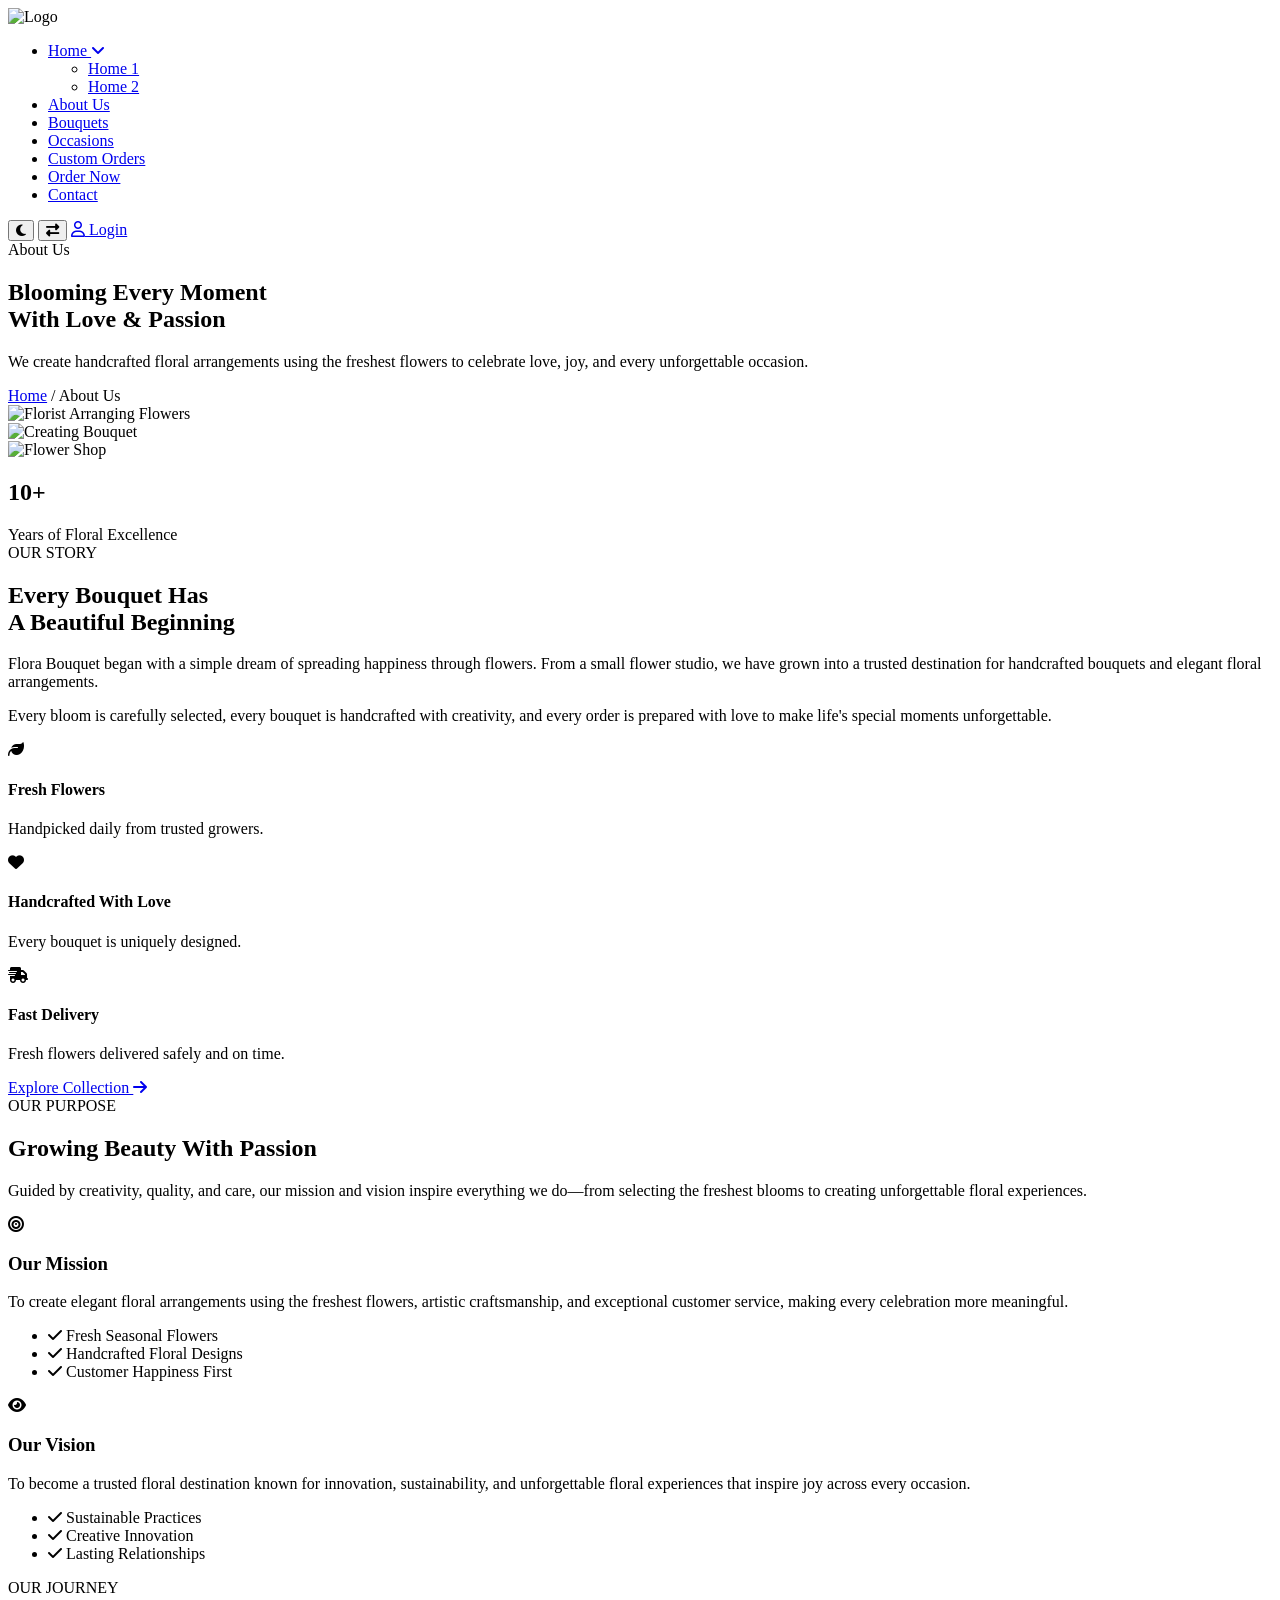
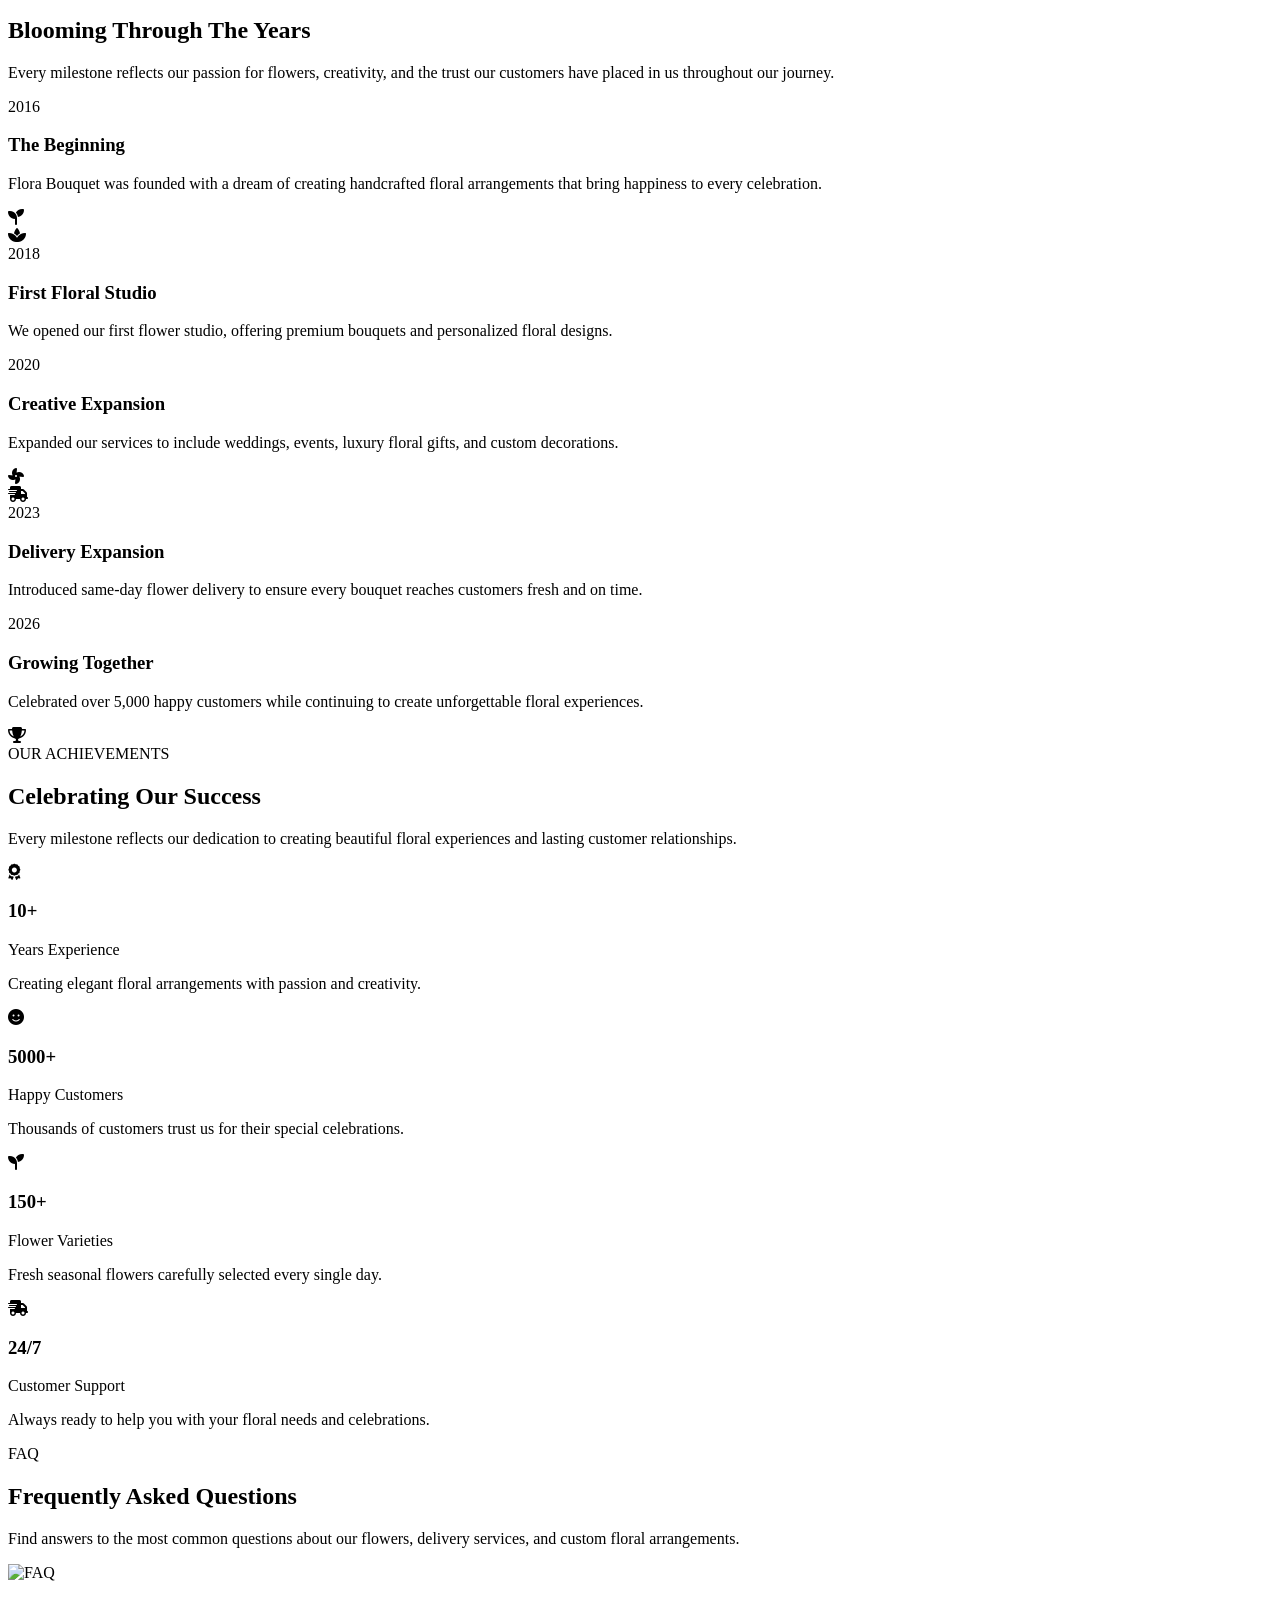
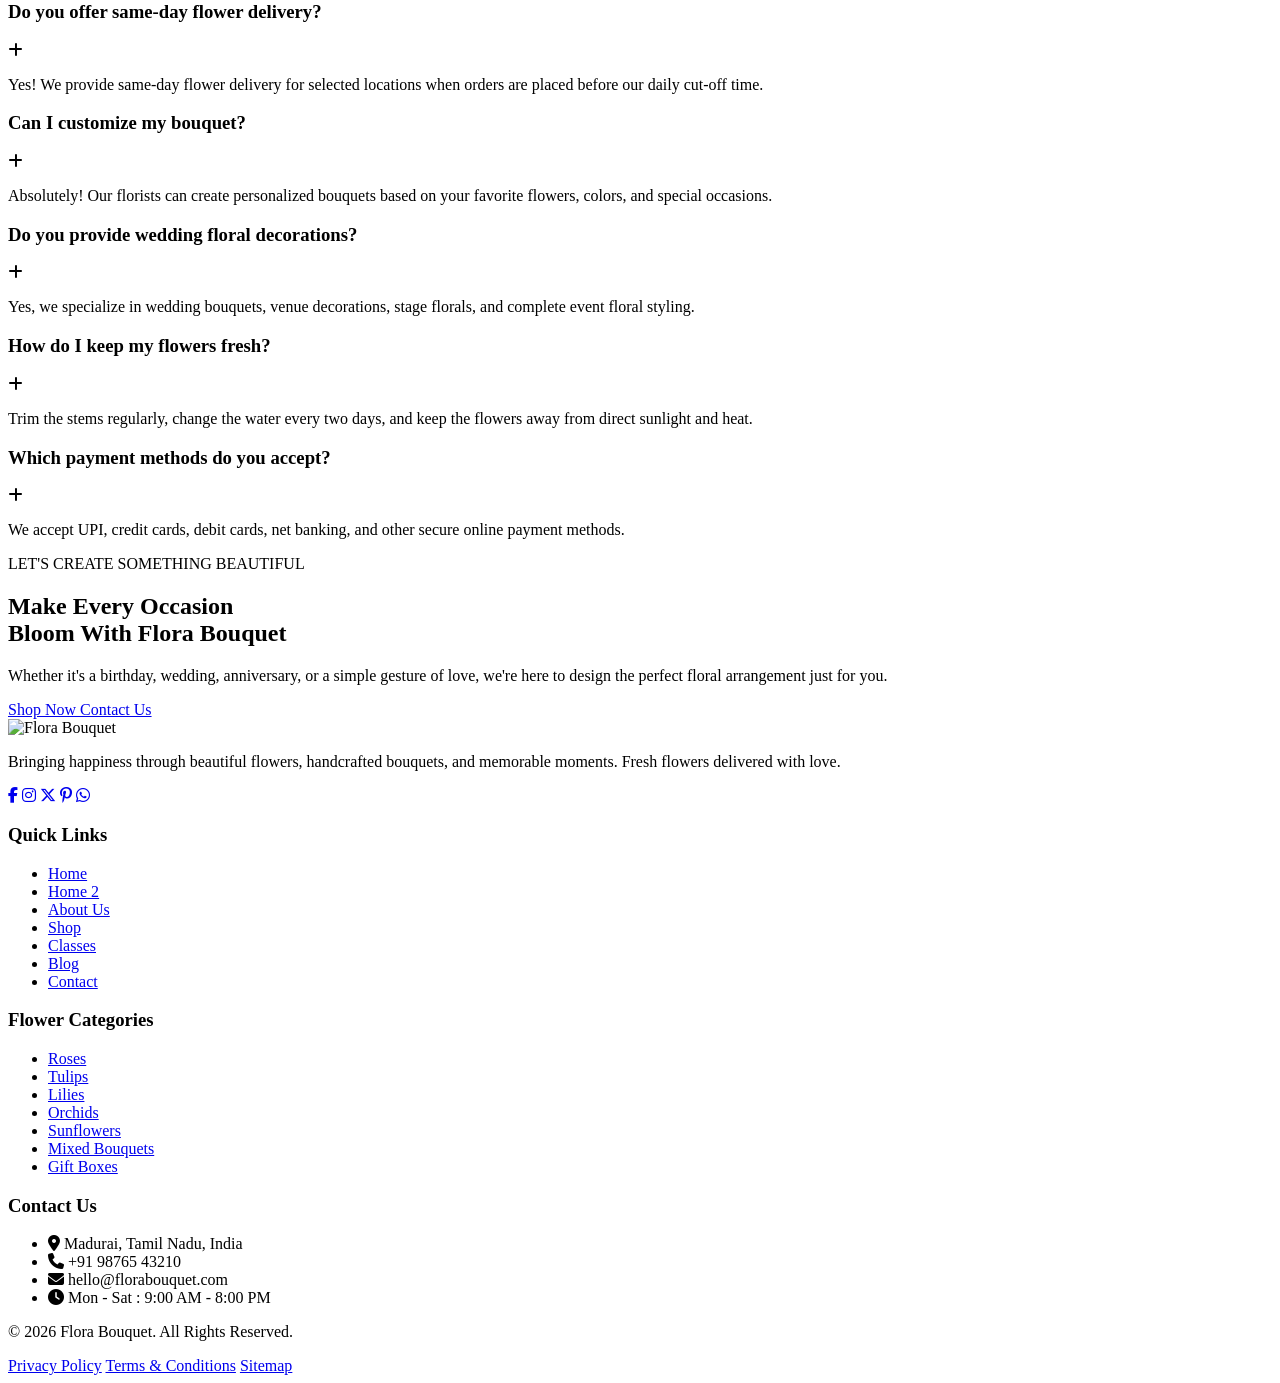
==== about.html @ 522d4336 "Add files via upload" ====
<!DOCTYPE html>
<html lang="en">
<head>

<meta charset="UTF-8">
<meta name="viewport" content="width=device-width, initial-scale=1.0">

<title>Flora Bouquet</title>

<link rel="stylesheet" href="css/style.css">

<link rel="preconnect" href="https://fonts.googleapis.com">
<link rel="preconnect" href="https://fonts.gstatic.com" crossorigin>

<link href="https://fonts.googleapis.com/css2?family=Poppins:wght@300;400;500;600;700&display=swap" rel="stylesheet">

<link rel="stylesheet"
href="https://cdnjs.cloudflare.com/ajax/libs/font-awesome/6.7.2/css/all.min.css"/>

</head>

<body>

<header>

<div class="logo">

<img src="images/logo.png" alt="Logo">

</div>


<nav>

<ul>

<li class="dropdown">

<a href="#">Home <i class="fa-solid fa-angle-down"></i></a>

<ul class="dropdown-menu">

<li><a href="index.html">Home 1</a></li>

<li><a href="home2.html">Home 2</a></li>

</ul>

</li>

<li><a href="about.html">About Us</a></li>

<li><a href="bouquets.html">Bouquets</a></li>

<li><a href="occasions.html">Occasions</a></li>

<li><a href="custom-orders.html">Custom Orders</a></li>

<li><a href="order.html">Order Now</a></li>

<li><a href="contact.html">Contact</a></li>

</ul>

</nav>


<div class="header-right">

<button id="theme-btn">

<i class="fa-solid fa-moon"></i>

</button>

<button id="rtl-btn">

<i class="fa-solid fa-right-left"></i>

</button>

<a href="login.html" class="login-btn">

<i class="fa-regular fa-user"></i>

Login

</a>

</div>

</header>
<!--=========================================
        ABOUT PAGE BANNER
==========================================-->

<section class="about-banner">

    <div class="banner-overlay"></div>

    <div class="banner-content">

        <span class="banner-tag">

            About Us

        </span>

        <h1>

            Blooming Every Moment <br>

            With Love & Passion

        </h1>

        <p>

            We create handcrafted floral arrangements using the
            freshest flowers to celebrate love, joy, and every
            unforgettable occasion.

        </p>

        <div class="breadcrumb">

            <a href="index.html">Home</a>

            <span>/</span>

            <span>About Us</span>

        </div>

    </div>

</section>
<!--=========================================
            OUR STORY
==========================================-->

<section class="our-story" id="our-story">

    <div class="story-container">

        <!--======================
            Image Collage
        =======================-->

        <div class="story-gallery">

            <!-- Top Image -->

            <div class="story-img story-img-1">

                <img src="images/story1.jpg" alt="Florist Arranging Flowers">

            </div>

            <!-- Main Image -->

            <div class="story-img story-img-2">

                <img src="images/story2.jpg" alt="Creating Bouquet">

            </div>

            <!-- Bottom Image -->

            <div class="story-img story-img-3">

                <img src="images/story3.jpg" alt="Flower Shop">

            </div>

            <!-- Experience Circle -->

            <div class="story-circle">

                <h2>10+</h2>

                <span>Years of Floral Excellence</span>

            </div>

        </div>

        <!--======================
            Content
        =======================-->

        <div class="story-content">

            <span class="section-subtitle">

                OUR STORY

            </span>

            <h2>

                Every Bouquet Has <br>

                A Beautiful <span>Beginning</span>

            </h2>

            <p>

                Flora Bouquet began with a simple dream of spreading
                happiness through flowers. From a small flower studio,
                we have grown into a trusted destination for handcrafted
                bouquets and elegant floral arrangements.

            </p>

            <p>

                Every bloom is carefully selected, every bouquet is
                handcrafted with creativity, and every order is prepared
                with love to make life's special moments unforgettable.

            </p>

            <!-- Features -->

            <div class="story-features">

                <div class="story-feature">

                    <i class="fa-solid fa-leaf"></i>

                    <div>

                        <h4>Fresh Flowers</h4>

                        <p>Handpicked daily from trusted growers.</p>

                    </div>

                </div>

                <div class="story-feature">

                    <i class="fa-solid fa-heart"></i>

                    <div>

                        <h4>Handcrafted With Love</h4>

                        <p>Every bouquet is uniquely designed.</p>

                    </div>

                </div>

                <div class="story-feature">

                    <i class="fa-solid fa-truck-fast"></i>

                    <div>

                        <h4>Fast Delivery</h4>

                        <p>Fresh flowers delivered safely and on time.</p>

                    </div>

                </div>

            </div>

            <!-- Button -->

            <a href="shop.html" class="story-btn">

                Explore Collection

                <i class="fa-solid fa-arrow-right"></i>

            </a>

        </div>

    </div>

</section>
<!--=========================================
        MISSION & VISION
==========================================-->

<section class="mission-vision">

    <div class="section-title">

        <span>OUR PURPOSE</span>

        <h2>Growing Beauty With <span>Passion</span></h2>

        <p>
            Guided by creativity, quality, and care, our mission and vision
            inspire everything we do—from selecting the freshest blooms to
            creating unforgettable floral experiences.
        </p>

    </div>

    <div class="mission-wrapper">

        <!--====================
            Mission Card
        =====================-->

        <div class="mission-card">

            <div class="mission-icon">

                <i class="fa-solid fa-bullseye"></i>

            </div>

            <h3>Our Mission</h3>

            <p>

                To create elegant floral arrangements using the freshest
                flowers, artistic craftsmanship, and exceptional customer
                service, making every celebration more meaningful.

            </p>

            <ul>

                <li>

                    <i class="fa-solid fa-check"></i>

                    Fresh Seasonal Flowers

                </li>

                <li>

                    <i class="fa-solid fa-check"></i>

                    Handcrafted Floral Designs

                </li>

                <li>

                    <i class="fa-solid fa-check"></i>

                    Customer Happiness First

                </li>

            </ul>

        </div>

        <!--====================
            Vision Card
        =====================-->

        <div class="vision-card">

            <div class="vision-icon">

                <i class="fa-solid fa-eye"></i>

            </div>

            <h3>Our Vision</h3>

            <p>

                To become a trusted floral destination known for innovation,
                sustainability, and unforgettable floral experiences that
                inspire joy across every occasion.

            </p>

            <ul>

                <li>

                    <i class="fa-solid fa-check"></i>

                    Sustainable Practices

                </li>

                <li>

                    <i class="fa-solid fa-check"></i>

                    Creative Innovation

                </li>

                <li>

                    <i class="fa-solid fa-check"></i>

                    Lasting Relationships

                </li>

            </ul>

        </div>

    </div>

</section>
<!--=========================================
            OUR JOURNEY
==========================================-->

<section class="journey">

    <div class="section-title">

        <span>OUR JOURNEY</span>

        <h2>Blooming Through The <span>Years</span></h2>

        <p>
            Every milestone reflects our passion for flowers, creativity,
            and the trust our customers have placed in us throughout
            our journey.
        </p>

    </div>

    <div class="journey-wrapper">

        <!-- Center Line -->

        <div class="timeline-line"></div>

        <!-- Item 1 -->

        <div class="journey-item left">

            <div class="journey-content">

                <span class="year">2016</span>

                <h3>The Beginning</h3>

                <p>
                    Flora Bouquet was founded with a dream of creating
                    handcrafted floral arrangements that bring happiness
                    to every celebration.
                </p>

            </div>

            <div class="journey-icon">

                <i class="fa-solid fa-seedling"></i>

            </div>

        </div>

        <!-- Item 2 -->

        <div class="journey-item right">

            <div class="journey-icon">

                <i class="fa-solid fa-spa"></i>

            </div>

            <div class="journey-content">

                <span class="year">2018</span>

                <h3>First Floral Studio</h3>

                <p>
                    We opened our first flower studio, offering premium
                    bouquets and personalized floral designs.
                </p>

            </div>

        </div>

        <!-- Item 3 -->

        <div class="journey-item left">

            <div class="journey-content">

                <span class="year">2020</span>

                <h3>Creative Expansion</h3>

                <p>
                    Expanded our services to include weddings,
                    events, luxury floral gifts, and custom decorations.
                </p>

            </div>

            <div class="journey-icon">

                <i class="fa-solid fa-fan"></i>

            </div>

        </div>

        <!-- Item 4 -->

        <div class="journey-item right">

            <div class="journey-icon">

                <i class="fa-solid fa-truck-fast"></i>

            </div>

            <div class="journey-content">

                <span class="year">2023</span>

                <h3>Delivery Expansion</h3>

                <p>
                    Introduced same-day flower delivery to ensure every
                    bouquet reaches customers fresh and on time.
                </p>

            </div>

        </div>

        <!-- Item 5 -->

        <div class="journey-item left">

            <div class="journey-content">

                <span class="year">2026</span>

                <h3>Growing Together</h3>

                <p>
                    Celebrated over 5,000 happy customers while continuing
                    to create unforgettable floral experiences.
                </p>

            </div>

            <div class="journey-icon">

                <i class="fa-solid fa-trophy"></i>

            </div>

        </div>

    </div>

</section>
<!--=========================================
            OUR ACHIEVEMENTS
==========================================-->

<section class="achievements">

    <div class="section-title">

        <span>OUR ACHIEVEMENTS</span>

        <h2>Celebrating Our <span>Success</span></h2>

        <p>

            Every milestone reflects our dedication to creating
            beautiful floral experiences and lasting customer
            relationships.

        </p>

    </div>

    <div class="achievement-container">

        <!-- Card 1 -->

        <div class="achievement-card">

            <div class="achievement-icon">

                <i class="fa-solid fa-award"></i>

            </div>

            <h3>10+</h3>

            <span>Years Experience</span>

            <p>

                Creating elegant floral arrangements with
                passion and creativity.

            </p>

        </div>

        <!-- Card 2 -->

        <div class="achievement-card">

            <div class="achievement-icon">

                <i class="fa-solid fa-face-smile"></i>

            </div>

            <h3>5000+</h3>

            <span>Happy Customers</span>

            <p>

                Thousands of customers trust us for their
                special celebrations.

            </p>

        </div>

        <!-- Card 3 -->

        <div class="achievement-card">

            <div class="achievement-icon">

                <i class="fa-solid fa-seedling"></i>

            </div>

            <h3>150+</h3>

            <span>Flower Varieties</span>

            <p>

                Fresh seasonal flowers carefully selected
                every single day.

            </p>

        </div>

        <!-- Card 4 -->

        <div class="achievement-card">

            <div class="achievement-icon">

                <i class="fa-solid fa-truck-fast"></i>

            </div>

            <h3>24/7</h3>

            <span>Customer Support</span>

            <p>

                Always ready to help you with your floral
                needs and celebrations.

            </p>

        </div>

    </div>

</section>
<!--=========================================
            FAQ SECTION
==========================================-->

<section class="faq">

    <div class="section-title">

        <span>FAQ</span>

        <h2>Frequently Asked <span>Questions</span></h2>

        <p>
            Find answers to the most common questions about our
            flowers, delivery services, and custom floral arrangements.
        </p>

    </div>

    <div class="faq-container">

        <!-- Left Side -->

        <div class="faq-image">

            <img src="images/faq.png" alt="FAQ">

        </div>

        <!-- Right Side -->

        <div class="faq-content">

            <!-- FAQ 1 -->

            <div class="faq-item active">

                <div class="faq-question">

                    <h3>Do you offer same-day flower delivery?</h3>

                    <i class="fa-solid fa-plus"></i>

                </div>

                <div class="faq-answer">

                    <p>

                        Yes! We provide same-day flower delivery for
                        selected locations when orders are placed before
                        our daily cut-off time.

                    </p>

                </div>

            </div>

            <!-- FAQ 2 -->

            <div class="faq-item">

                <div class="faq-question">

                    <h3>Can I customize my bouquet?</h3>

                    <i class="fa-solid fa-plus"></i>

                </div>

                <div class="faq-answer">

                    <p>

                        Absolutely! Our florists can create personalized
                        bouquets based on your favorite flowers, colors,
                        and special occasions.

                    </p>

                </div>

            </div>

            <!-- FAQ 3 -->

            <div class="faq-item">

                <div class="faq-question">

                    <h3>Do you provide wedding floral decorations?</h3>

                    <i class="fa-solid fa-plus"></i>

                </div>

                <div class="faq-answer">

                    <p>

                        Yes, we specialize in wedding bouquets,
                        venue decorations, stage florals,
                        and complete event floral styling.

                    </p>

                </div>

            </div>

            <!-- FAQ 4 -->

            <div class="faq-item">

                <div class="faq-question">

                    <h3>How do I keep my flowers fresh?</h3>

                    <i class="fa-solid fa-plus"></i>

                </div>

                <div class="faq-answer">

                    <p>

                        Trim the stems regularly, change the water every
                        two days, and keep the flowers away from direct
                        sunlight and heat.

                    </p>

                </div>

            </div>

            <!-- FAQ 5 -->

            <div class="faq-item">

                <div class="faq-question">

                    <h3>Which payment methods do you accept?</h3>

                    <i class="fa-solid fa-plus"></i>

                </div>

                <div class="faq-answer">

                    <p>

                        We accept UPI, credit cards, debit cards,
                        net banking, and other secure online
                        payment methods.

                    </p>

                </div>

            </div>

        </div>

    </div>

</section>
<!--=========================================
            CALL TO ACTION
==========================================-->

<section class="cta">

    <div class="cta-overlay"></div>

    <div class="cta-container">

        <span class="cta-subtitle">

            LET'S CREATE SOMETHING BEAUTIFUL

        </span>

        <h2>

            Make Every Occasion <br>

            Bloom With <span>Flora Bouquet</span>

        </h2>

        <p>

            Whether it's a birthday, wedding, anniversary, or a simple
            gesture of love, we're here to design the perfect floral
            arrangement just for you.

        </p>

        <div class="cta-buttons">

            <a href="shop.html" class="cta-btn">

                Shop Now

            </a>

            <a href="contact.html" class="cta-outline-btn">

                Contact Us

            </a>

        </div>

    </div>

</section>























<!--=========================================
                FOOTER
==========================================-->

<footer class="footer">

    <div class="footer-container">

        <!-- Column 1 -->

        <div class="footer-col">

            <div class="footer-logo">

                <img src="images/logo.png" alt="Flora Bouquet">

            </div>

            <p>
                Bringing happiness through beautiful flowers,
                handcrafted bouquets, and memorable moments.
                Fresh flowers delivered with love.
            </p>

            <div class="social-links">

                <a href="#"><i class="fa-brands fa-facebook-f"></i></a>

                <a href="#"><i class="fa-brands fa-instagram"></i></a>

                <a href="#"><i class="fa-brands fa-x-twitter"></i></a>

                <a href="#"><i class="fa-brands fa-pinterest-p"></i></a>

                <a href="#"><i class="fa-brands fa-whatsapp"></i></a>

            </div>

        </div>

        <!-- Column 2 -->

        <div class="footer-col">

            <h3>Quick Links</h3>

            <ul>

                <li><a href="#">Home</a></li>

                <li><a href="#">Home 2</a></li>

                <li><a href="#">About Us</a></li>

                <li><a href="#">Shop</a></li>

                <li><a href="#">Classes</a></li>

                <li><a href="#">Blog</a></li>

                <li><a href="#">Contact</a></li>

            </ul>

        </div>

        <!-- Column 3 -->

        <div class="footer-col">

            <h3>Flower Categories</h3>

            <ul>

                <li><a href="#">Roses</a></li>

                <li><a href="#">Tulips</a></li>

                <li><a href="#">Lilies</a></li>

                <li><a href="#">Orchids</a></li>

                <li><a href="#">Sunflowers</a></li>

                <li><a href="#">Mixed Bouquets</a></li>

                <li><a href="#">Gift Boxes</a></li>

            </ul>

        </div>

        <!-- Column 4 -->

        <div class="footer-col">

            <h3>Contact Us</h3>

            <ul class="contact-info">

                <li>

                    <i class="fa-solid fa-location-dot"></i>

                    Madurai, Tamil Nadu, India

                </li>

                <li>

                    <i class="fa-solid fa-phone"></i>

                    +91 98765 43210

                </li>

                <li>

                    <i class="fa-solid fa-envelope"></i>

                    hello@florabouquet.com

                </li>

                <li>

                    <i class="fa-solid fa-clock"></i>

                    Mon - Sat : 9:00 AM - 8:00 PM

                </li>

            </ul>

        </div>

    </div>

    <!-- Footer Bottom -->

    <div class="footer-bottom">

        <p>

            © 2026 Flora Bouquet. All Rights Reserved.

        </p>

        <div class="footer-links">

            <a href="#">Privacy Policy</a>

            <a href="#">Terms & Conditions</a>

            <a href="#">Sitemap</a>

        </div>

    </div>

</footer>

<script src="jss/script.js"></script>

</body>

</html>
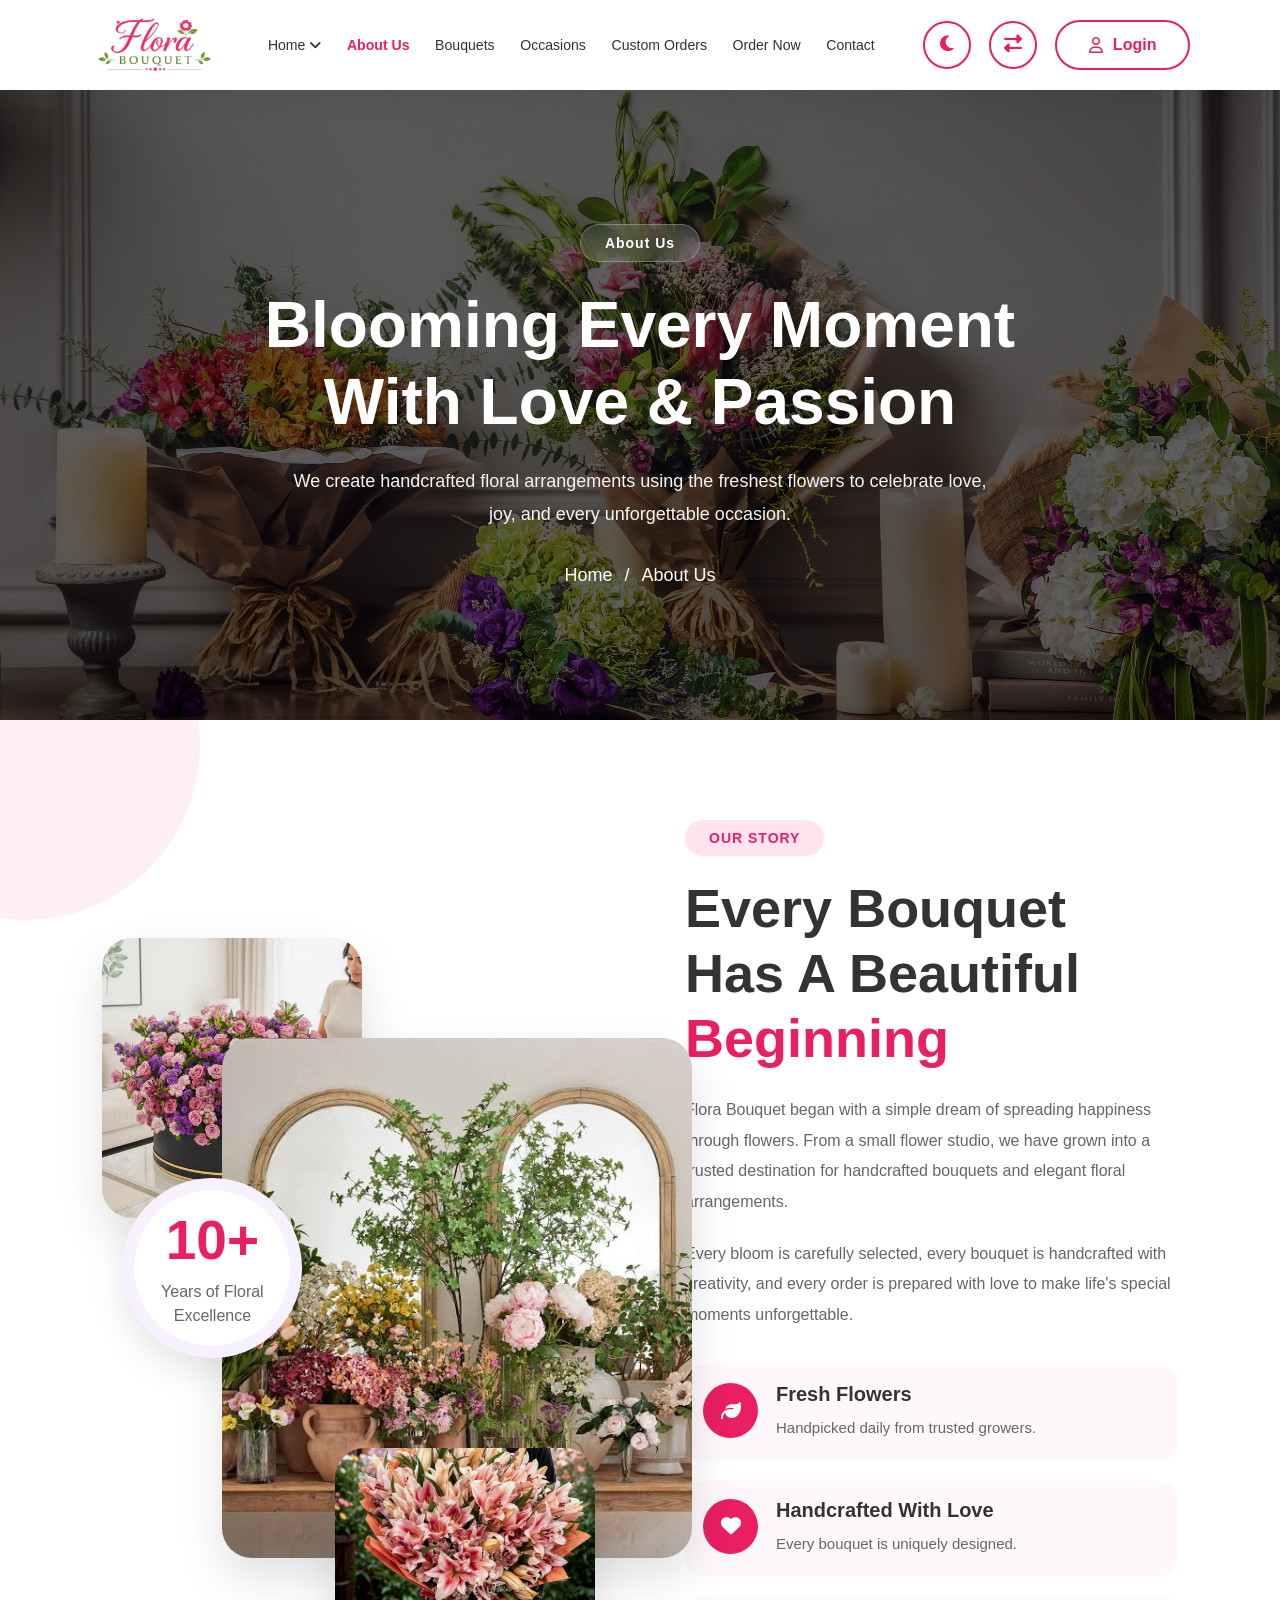
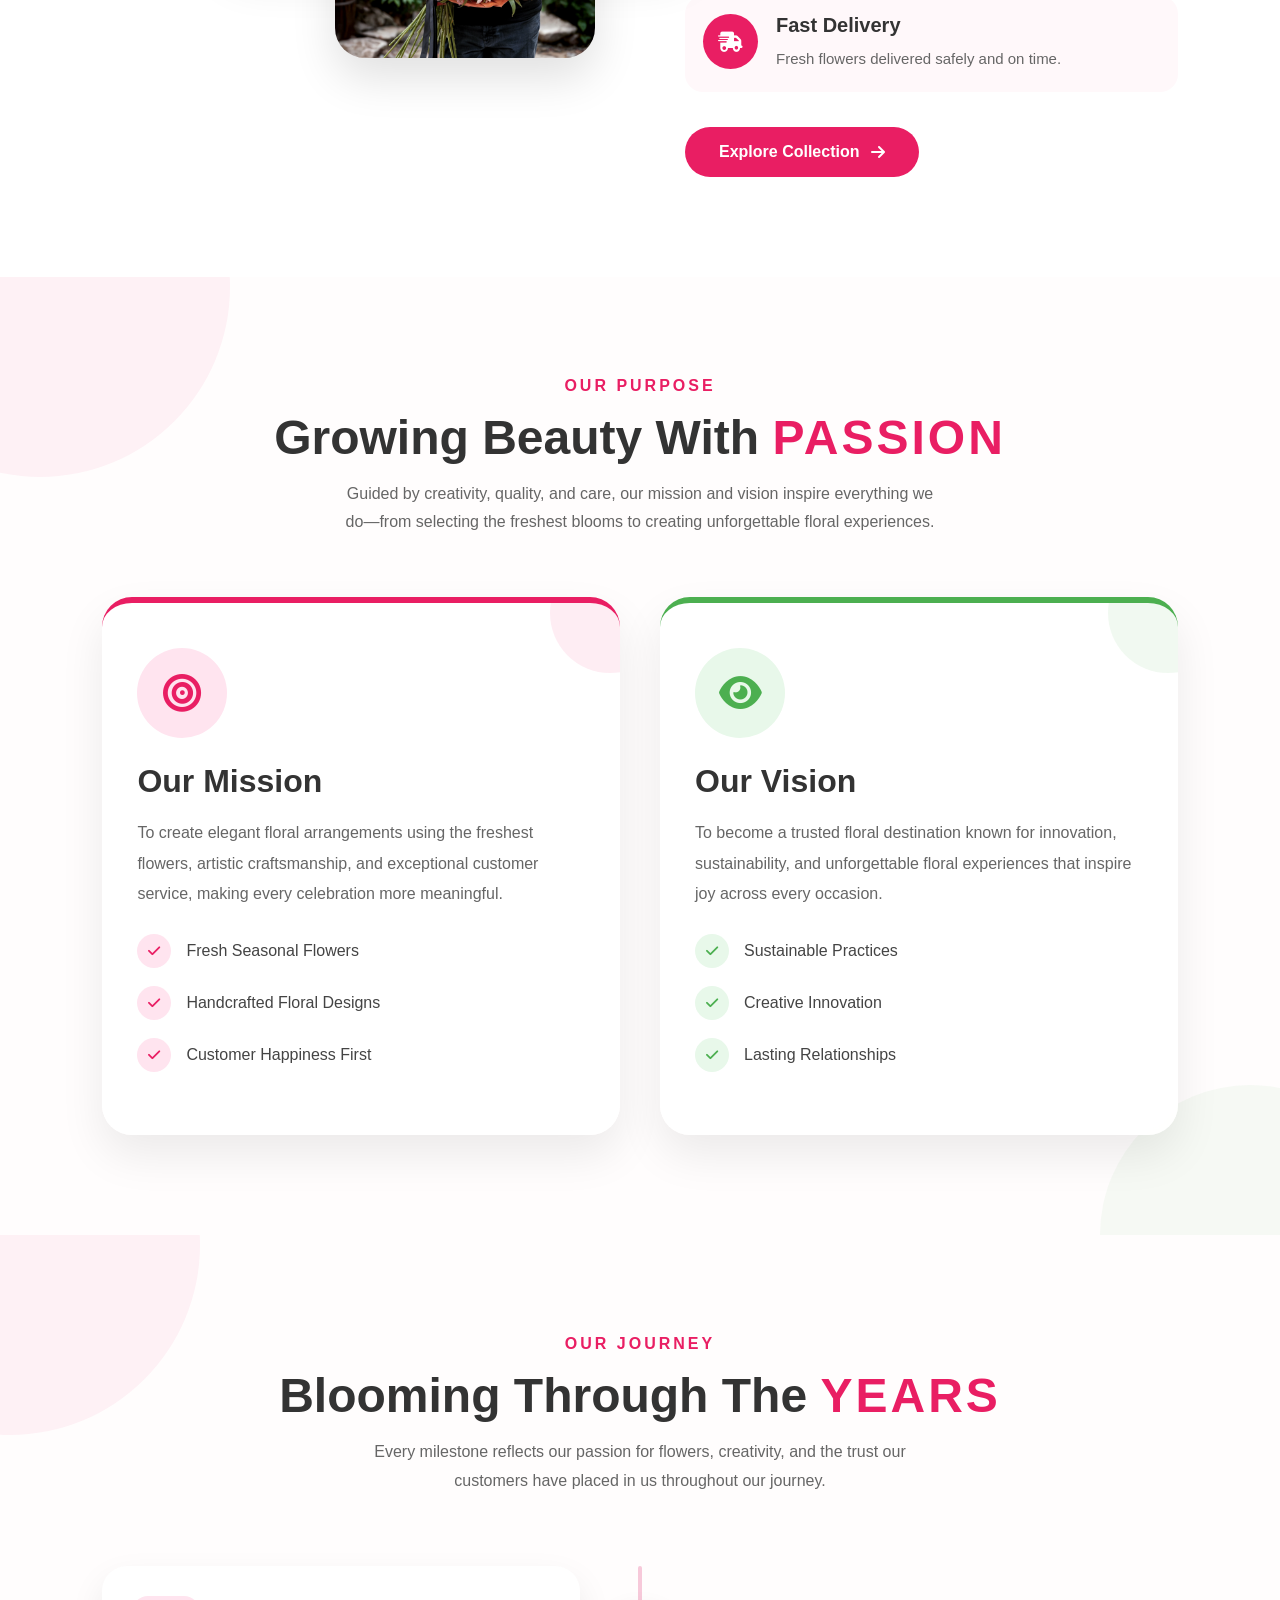
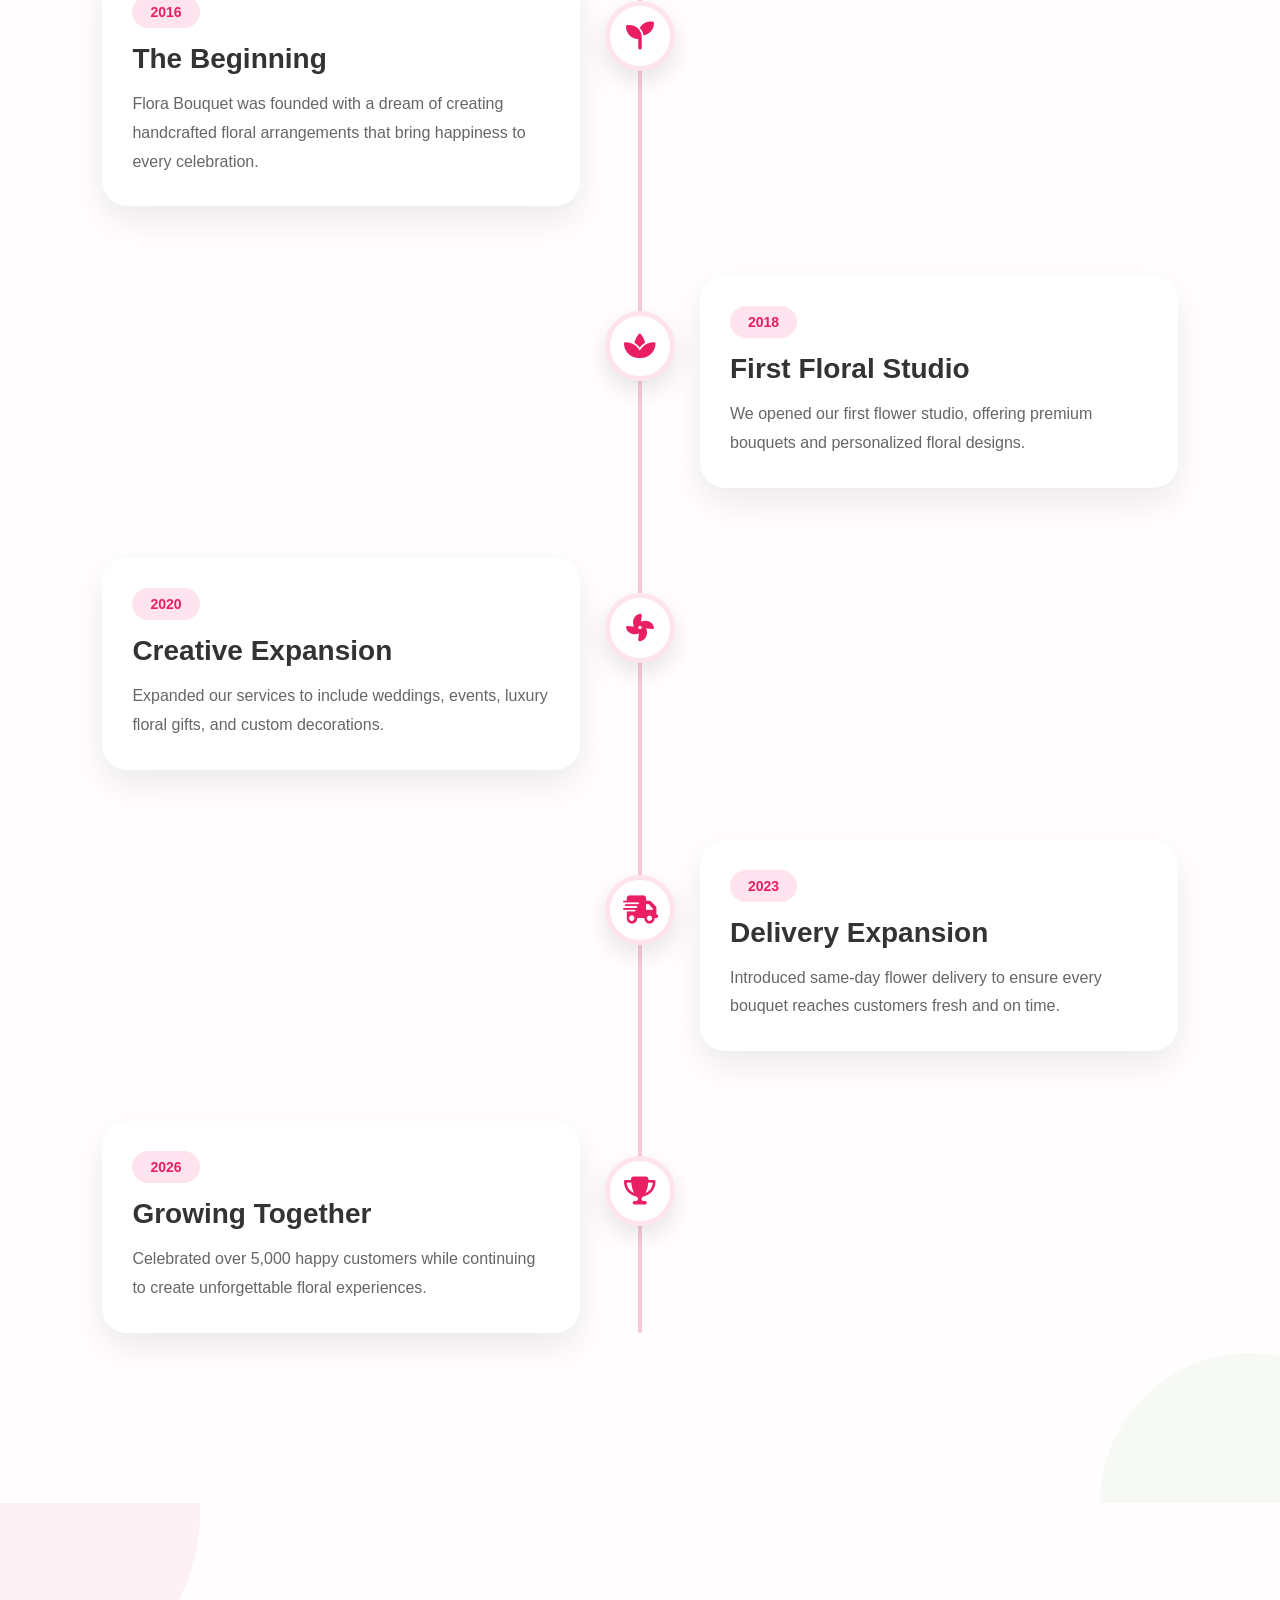
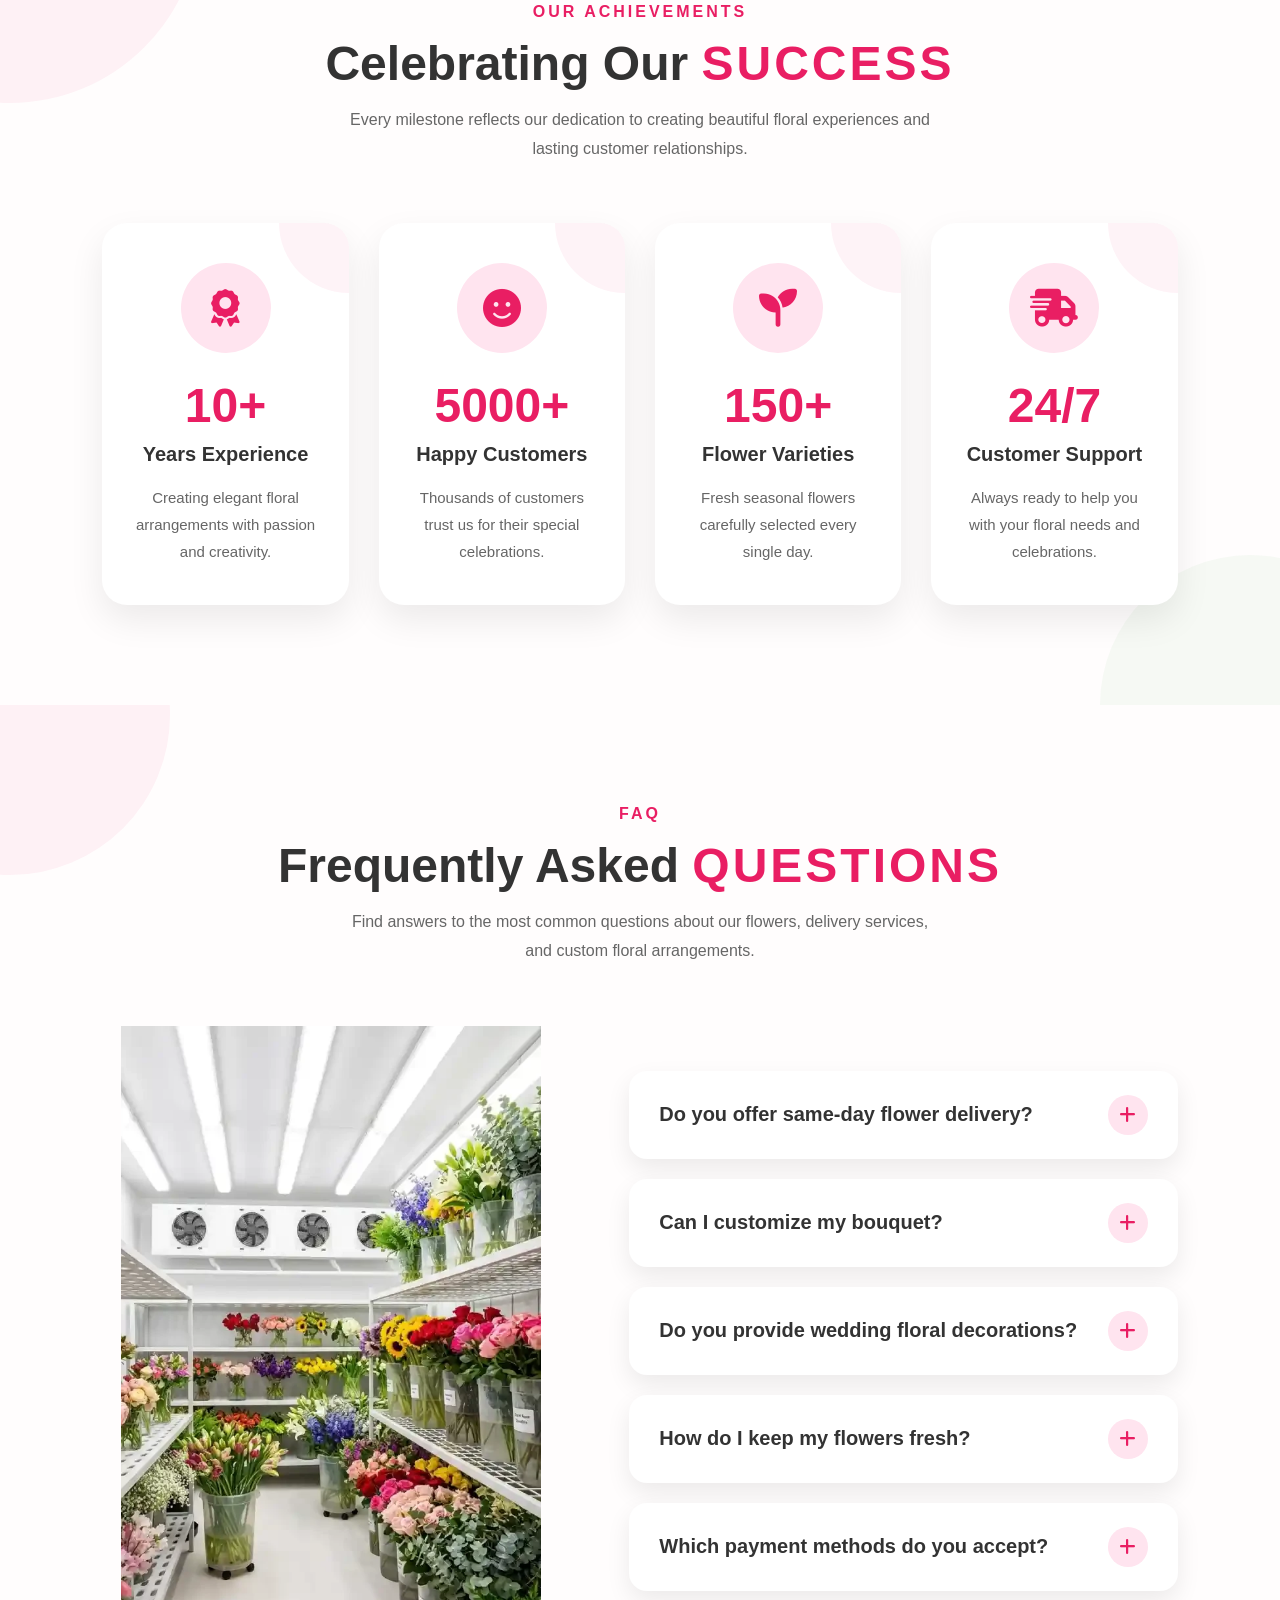
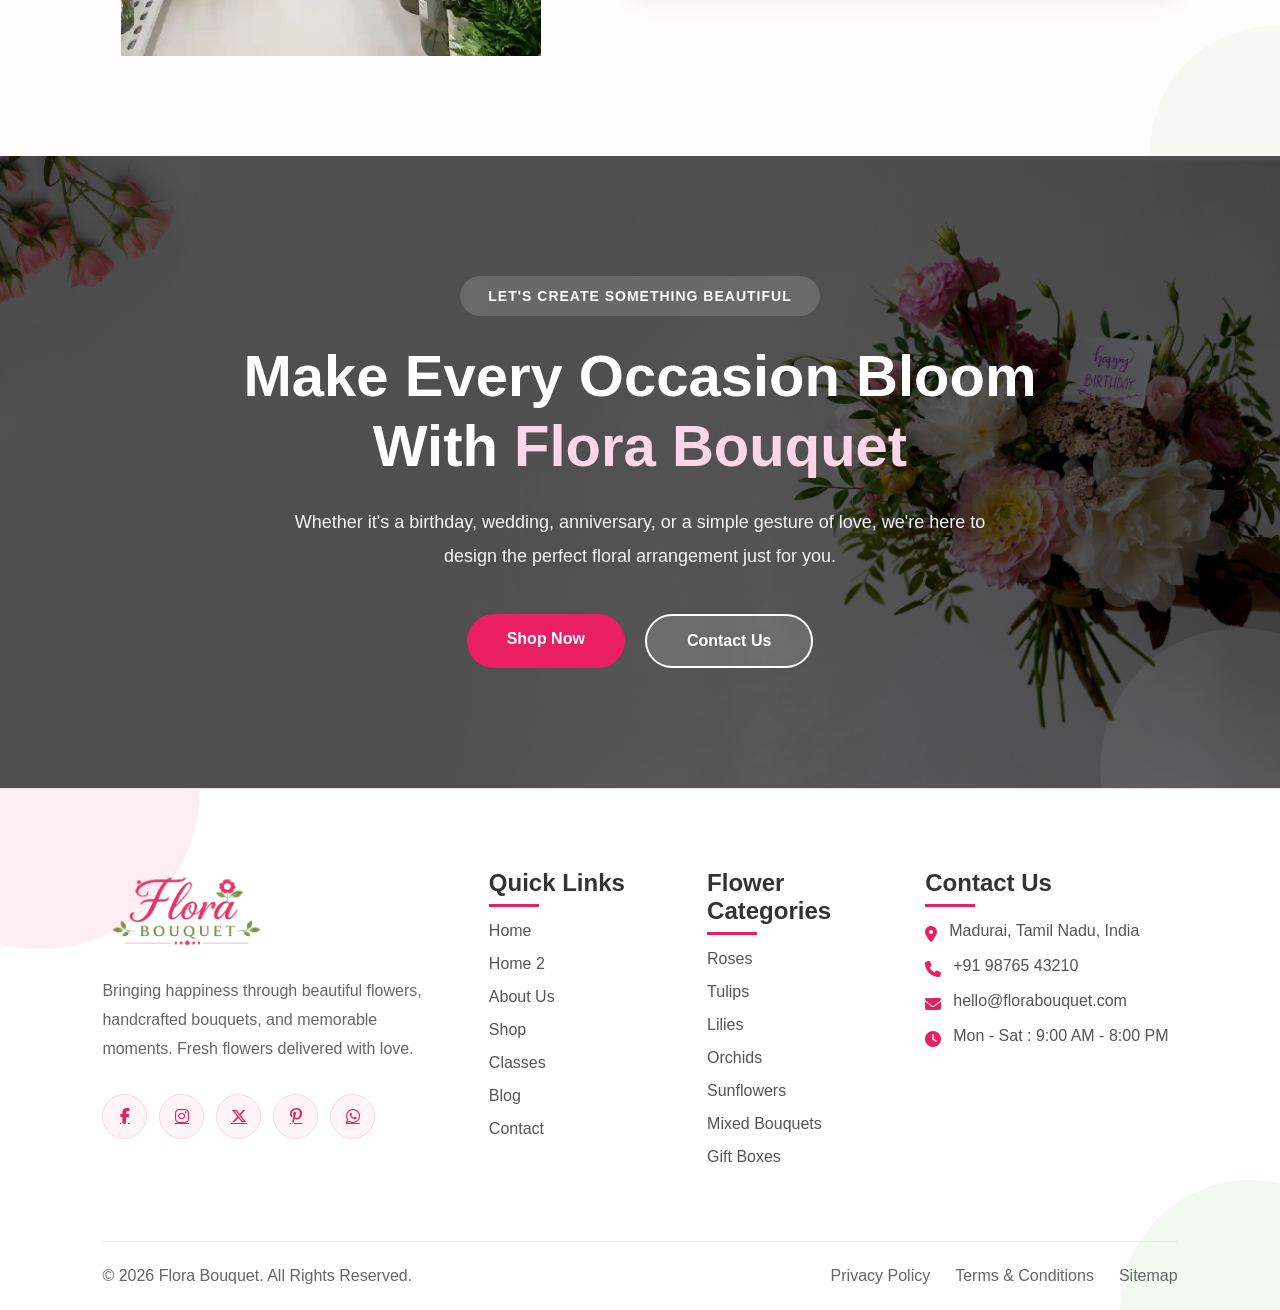
==== commit 0945e3f2: "Add files via upload" ====
--- a/about.html
+++ b/about.html
@@ -1,5 +1,5 @@
 <!DOCTYPE html>
-<html lang="en">
+<html lang="en">
 <head>
 
 <meta charset="UTF-8">
@@ -108,7 +108,7 @@
 
         <h1>
 
-            Blooming Every Moment <br>
+            Blooming Every Moment  
 
             With Love & Passion
 
@@ -199,7 +199,7 @@
 
             <h2>
 
-                Every Bouquet Has <br>
+                Every Bouquet Has  
 
                 A Beautiful <span>Beginning</span>
 
@@ -723,7 +723,7 @@
 
             <!-- FAQ 1 -->
 
-            <div class="faq-item active">
+            <div class="faq-item">
 
                 <div class="faq-question">
 
@@ -874,7 +874,7 @@
 
         <h2>
 
-            Make Every Occasion <br>
+            Make Every Occasion  
 
             Bloom With <span>Flora Bouquet</span>
 
@@ -1096,4 +1096,4 @@
 
 </body>
 
-</html>
+</html>
--- a/css/style.css
+++ b/css/style.css
@@ -0,0 +1,26515 @@
+:root{
+
+--primary:#E91E63;
+--secondary:#4CAF50;
+--accent:#FFD54F;
+--bg:#FFF8F8;
+--text:#333333;
+
+}
+
+*{
+margin:0;
+padding:0;
+box-sizing:border-box;
+font-family:'Poppins',sans-serif;
+}
+
+body{
+
+background:var(--bg);
+
+}
+
+header{
+
+width:100%;
+height:90px;
+
+padding:0 7%;
+
+display:flex;
+align-items:center;
+justify-content:space-between;
+gap:28px;
+
+background:white;
+
+box-shadow:0 8px 30px rgba(0,0,0,0.05);
+border-bottom:1px solid rgba(233,30,99,0.03);
+
+position:sticky;
+top:0;
+z-index:1000;
+
+}
+
+.logo img{
+
+height:65px;
+display:block;
+
+}
+
+.logo{
+cursor:pointer;
+flex:0 0 auto;
+}
+
+nav{
+flex:1 1 auto;
+min-width:0;
+}
+
+nav ul{
+
+display:flex;
+align-items:center;
+justify-content:center;
+gap:clamp(16px,2vw,35px);
+
+list-style:none;
+
+}
+
+nav ul li{
+
+position:relative;
+
+}
+
+nav ul li a{
+
+text-decoration:none;
+
+font-size:clamp(14px,1.1vw,17px);
+
+font-weight:500;
+
+color:var(--text);
+white-space:nowrap;
+
+transition:.3s;
+
+}
+
+nav ul li a:hover,
+nav ul li a.active,
+nav ul li.dropdown.active > a{
+
+color:var(--primary);
+
+}
+
+nav ul li a.active,
+nav ul li.dropdown.active > a{
+font-weight:700;
+}
+
+/* Dropdown */
+
+.dropdown-menu{
+
+position:absolute;
+
+top:55px;
+
+left:0;
+
+background:white;
+
+width:190px;
+
+border-radius:12px;
+
+box-shadow:0 10px 25px rgba(0,0,0,.1);
+
+display:none;
+
+overflow:hidden;
+
+}
+
+.dropdown-menu li{
+
+width:100%;
+
+}
+
+.dropdown-menu li a{
+
+display:block;
+
+padding:15px 20px;
+
+}
+
+.dropdown:hover .dropdown-menu,
+.dropdown.open .dropdown-menu{
+
+display:block;
+
+}
+
+.dropdown-menu li:hover{
+
+background:#fff2f7;
+
+}
+
+/* Right */
+
+.header-right{
+
+display:flex;
+
+align-items:center;
+
+gap:18px;
+flex:0 0 auto;
+
+}
+
+.header-right button{
+
+width:48px;
+
+height:48px;
+
+border-radius:50%;
+
+border:2px solid var(--primary);
+
+background:white;
+
+color:var(--primary);
+
+cursor:pointer;
+
+font-size:18px;
+
+transition:.3s;
+
+}
+
+.header-right button:hover,
+.header-right button.active{
+
+background:var(--primary);
+
+color:white;
+
+}
+
+.menu-toggle{
+display:none;
+width:48px;
+height:48px;
+border-radius:50%;
+border:2px solid var(--primary);
+background:white;
+color:var(--primary);
+font-size:22px;
+cursor:pointer;
+transition:.3s;
+}
+
+.menu-toggle:hover,
+.menu-toggle:focus,
+header.menu-open .menu-toggle{
+background:var(--primary);
+color:white;
+}
+
+.login-btn{
+
+padding:14px 32px;
+
+border:2px solid var(--primary);
+
+border-radius:40px;
+
+text-decoration:none;
+
+color:var(--primary);
+
+font-weight:600;
+
+display:flex;
+
+align-items:center;
+
+gap:10px;
+
+transition:.3s;
+
+}
+
+.login-btn:hover{
+
+background:var(--primary);
+
+color:white;
+
+}
+
+.scroll-top-btn{
+position:fixed;
+right:28px;
+bottom:28px;
+width:52px;
+height:52px;
+border:none;
+border-radius:50%;
+background:var(--primary);
+color:#fff;
+font-size:20px;
+display:flex;
+align-items:center;
+justify-content:center;
+cursor:pointer;
+z-index:999;
+opacity:0;
+visibility:hidden;
+transform:translateY(18px);
+transition:.3s;
+box-shadow:0 14px 30px rgba(233,30,99,.28);
+}
+
+.scroll-top-btn.show{
+opacity:1;
+visibility:visible;
+transform:translateY(0);
+}
+
+.scroll-top-btn:hover{
+background:var(--secondary);
+transform:translateY(-4px);
+box-shadow:0 16px 34px rgba(76,175,80,.28);
+}
+
+.scroll-top-btn:focus-visible{
+outline:3px solid rgba(233,30,99,.28);
+outline-offset:4px;
+}
+/* =========================
+        HERO SECTION
+========================= */
+
+.hero{
+    position: relative;
+    width: 100%;
+    min-height: calc(100vh - 90px);
+    background: linear-gradient(135deg, #fff8fb 0%, #fff4f7 100%);
+    overflow: hidden;
+    padding: 90px 0 90px;
+    margin-top: 30px;
+}
+
+.slides{
+    width: 100%;
+    height: 100%;
+    position: relative;
+}
+
+/* Slide */
+
+.slide{
+    position: absolute;
+    inset: 0;
+    display: flex;
+    align-items: center;
+    justify-content: space-between;
+    gap: 40px;
+    padding: 110px 8% 110px;
+    opacity: 0;
+    visibility: hidden;
+    transition: all .8s ease;
+}
+
+.slide.active{
+    opacity: 1;
+    visibility: visible;
+}
+
+/* Left Content */
+
+.hero-content{
+    width: 48%;
+    flex: 1;
+    max-width: 560px;
+    z-index: 2;
+}
+
+.sub-title{
+    color: #E91E63;
+    font-size: 18px;
+    font-weight: 600;
+    letter-spacing: 2px;
+    text-transform: uppercase;
+}
+
+.hero-content h1{
+    font-size: clamp(2.2rem, 4.3vw, 4.1rem);
+    line-height: 1.1;
+    color: #333333;
+    margin: 20px 0;
+}
+
+.hero-content h1 span{
+    color: #E91E63;
+}
+
+.hero-content p{
+    font-size: 17px;
+    color: #666;
+    line-height: 1.8;
+    margin-bottom: 35px;
+}
+
+/* Buttons */
+
+.hero-btn{
+    display: flex;
+    gap: 20px;
+    flex-wrap:wrap;
+    margin-top:30px;
+}
+
+.btn-primary,
+.btn-outline{
+    padding: 16px 35px;
+    border-radius: 40px;
+    text-decoration: none;
+    font-weight: 600;
+    transition: .4s;
+}
+
+.btn-primary{
+    background: #E91E63;
+    color: #fff;
+}
+
+.btn-primary:hover{
+    background: #d81b60;
+}
+
+.btn-outline{
+    border: 2px solid #E91E63;
+    color: #E91E63;
+}
+
+.btn-outline:hover{
+    background: #E91E63;
+    color: #fff;
+}
+
+/* Right Image */
+
+.hero-image{
+    width: 48%;
+    display: flex;
+    justify-content: center;
+    align-items: flex-start;
+    flex:1;
+    padding-top: 20px;
+}
+
+.hero-image img{
+    width: 100%;
+    max-width: 650px;
+    max-height: calc(100vh - 260px);
+    height: auto;
+    border-radius: 30px;
+    box-shadow: 0 20px 50px rgba(233, 30, 99, 0.18);
+}
+
+/* Slider Buttons */
+
+.slider-btn{
+    position: absolute;
+    top: 50%;
+    transform: translateY(-50%);
+    width: 55px;
+    height: 55px;
+    border-radius: 50%;
+    border: 2px solid #E91E63;
+    background: rgba(255,255,255,0.95);
+    color: #E91E63;
+    cursor: pointer;
+    transition: .3s;
+    z-index: 10;
+    font-size: 18px;
+    box-shadow: 0 8px 20px rgba(0,0,0,0.08);
+}
+
+.slider-btn:hover{
+    background: #E91E63;
+    color: #fff;
+}
+
+.prev{
+    left: 15px;
+}
+
+.next{
+    right: 15px;
+}
+
+/* Dots */
+
+.dots{
+    position: absolute;
+    bottom: 30px;
+    left: 50%;
+    transform: translateX(-50%);
+    display: flex;
+    gap: 10px;
+}
+
+.dot{
+    width: 12px;
+    height: 12px;
+    border-radius: 50%;
+    background: #ccc;
+    cursor: pointer;
+    transition: .3s;
+}
+
+.dot.active{
+    background: #E91E63;
+    transform: scale(1.3);
+}
+
+/* Floating Animation */
+
+@keyframes float{
+
+    0%{
+        transform: translateY(0);
+    }
+
+    50%{
+        transform: translateY(-15px);
+    }
+
+    100%{
+        transform: translateY(0);
+    }
+
+}
+/*==============================
+      SHOP BY CATEGORY
+==============================*/
+
+.category{
+
+    padding:100px 8%;
+
+    background:#FFF8F8;
+
+}
+.section-title{
+
+    text-align:center;
+
+    margin-bottom:60px;
+
+}
+
+.section-title span{
+
+    color:#E91E63;
+
+    font-weight:600;
+
+    letter-spacing:3px;
+
+    text-transform:uppercase;
+
+}
+
+.section-title h2{
+
+    font-size:48px;
+
+    margin:15px 0;
+
+    color:#333;
+
+}
+
+.section-title h2 span{
+
+    color:#E91E63;
+
+}
+
+.section-title p{
+
+    width:600px;
+
+    max-width:100%;
+
+    margin:auto;
+
+    color:#666;
+
+    line-height:1.8;
+
+}
+
+.category-grid{
+
+    display:grid;
+
+    grid-template-columns:repeat(3,1fr);
+
+    gap:30px;
+
+}
+
+.category-card{
+
+    background:#fff;
+
+    border-radius:20px;
+
+    padding:25px;
+
+    display:flex;
+
+    align-items:center;
+
+    gap:20px;
+
+    transition:.4s;
+
+    box-shadow:0 8px 25px rgba(0,0,0,.08);
+
+}
+
+.category-card:hover{
+
+    transform:translateY(-8px);
+
+    box-shadow:0 20px 40px rgba(0,0,0,.12);
+
+}
+
+.category-image{
+
+    min-width:130px;
+
+}
+
+.category-image img{
+
+    width:130px;
+
+    height:130px;
+
+    border-radius:50%;
+
+    object-fit:cover;
+
+    border:5px solid #ffe4ef;
+
+    transition:.4s;
+
+}
+
+.category-card:hover img{
+
+    transform:scale(1.08);
+
+}
+
+.category-content h3{
+
+    font-size:30px;
+
+    color:#333;
+
+    margin-bottom:10px;
+
+}
+
+.category-content p{
+
+    color:#666;
+
+    line-height:1.7;
+
+    margin-bottom:20px;
+
+}
+
+.category-bottom{
+
+    display:flex;
+
+    justify-content:space-between;
+
+    align-items:center;
+
+}
+
+.category-bottom span{
+
+    color:#E91E63;
+
+    font-weight:600;
+
+}
+
+.category-bottom a{
+
+    width:42px;
+
+    height:42px;
+
+    background:#E91E63;
+
+    color:white;
+
+    display:flex;
+
+    justify-content:center;
+
+    align-items:center;
+
+    border-radius:50%;
+
+    text-decoration:none;
+
+    transition:.3s;
+
+}
+
+.category-bottom a:hover{
+
+    background:#4CAF50;
+
+}
+.category-btn{
+
+    text-align:center;
+
+    margin-top:60px;
+
+}
+
+.view-btn{
+
+    display:inline-flex;
+
+    align-items:center;
+
+    gap:10px;
+
+    padding:18px 40px;
+
+    border-radius:50px;
+
+    text-decoration:none;
+
+    color:#fff;
+
+    background:linear-gradient(135deg,#E91E63,#ff5a8a);
+
+    font-weight:600;
+
+    transition:.4s;
+
+    box-shadow:0 15px 35px rgba(233,30,99,.25);
+
+}
+
+.view-btn:hover{
+
+    transform:translateY(-5px);
+
+    box-shadow:0 20px 40px rgba(233,30,99,.35);
+
+}
+/*=========================================
+        FEATURED BOUQUETS
+=========================================*/
+
+.featured{
+    padding:100px 8%;
+    background:#ffffff;
+    position:relative;
+    overflow:hidden;
+}
+
+/* Background Decoration */
+
+.featured::before{
+    content:"";
+    position:absolute;
+    width:350px;
+    height:350px;
+    background:rgba(233,30,99,.05);
+    border-radius:50%;
+    top:-150px;
+    left:-120px;
+}
+
+.featured::after{
+    content:"";
+    position:absolute;
+    width:300px;
+    height:300px;
+    background:rgba(76,175,80,.05);
+    border-radius:50%;
+    bottom:-120px;
+    right:-100px;
+}
+
+.featured>*{
+    position:relative;
+    z-index:2;
+}
+
+/* Heading */
+
+.featured .section-title{
+    text-align:center;
+    margin-bottom:40px;
+}
+
+.featured .section-title span{
+    color:#E91E63;
+    letter-spacing:3px;
+    font-size:15px;
+    font-weight:600;
+}
+
+.featured .section-title h2{
+    font-size:46px;
+    color:#333;
+    margin:12px 0;
+}
+
+.featured .section-title h2 span{
+    color:#E91E63;
+}
+
+.featured .section-title p{
+    color:#777;
+    max-width:650px;
+    margin:auto;
+    line-height:1.8;
+}
+
+/* Filter Buttons */
+
+.filter-buttons{
+    display:flex;
+    justify-content:center;
+    gap:15px;
+    flex-wrap:wrap;
+    margin-bottom:60px;
+}
+
+.filter-buttons button{
+    border:none;
+    padding:12px 28px;
+    border-radius:30px;
+    background:#FFF8F8;
+    color:#333;
+    cursor:pointer;
+    font-size:15px;
+    font-weight:500;
+    transition:.3s;
+}
+
+.filter-buttons button.active,
+.filter-buttons button:hover{
+    background:#E91E63;
+    color:#fff;
+}
+
+/* Product Grid */
+
+.product-grid{
+    display:grid;
+    grid-template-columns:repeat(4,1fr);
+    gap:30px;
+}
+
+/* Card */
+
+.product-card{
+    background:#fff;
+    border-radius:22px;
+    overflow:hidden;
+    box-shadow:0 10px 30px rgba(0,0,0,.08);
+    transition:.4s;
+    position:relative;
+}
+
+.product-card:hover{
+    transform:translateY(-10px);
+    box-shadow:0 20px 40px rgba(0,0,0,.15);
+}
+
+/* Product Image */
+
+.product-card img{
+    width:100%;
+    height:280px;
+    object-fit:cover;
+    transition:.4s;
+    position:relative;
+    z-index:1;
+    display:block;
+    
+    
+}
+
+.product-card:hover img{
+    transform:scale(1.08);
+    z-index:1;
+}
+
+/* Wishlist */
+
+.wishlist{
+    position:absolute;
+    top:18px;
+    right:18px;
+    width:42px;
+    height:42px;
+    background:#fff;
+    border:2px solid transparent;
+    border-radius:50%;
+    display:flex;
+    justify-content:center;
+    align-items:center;
+    cursor:pointer;
+    box-shadow:0 5px 15px rgba(0,0,0,.1);
+    z-index:9999;
+    transition:.3s;
+    
+}
+
+.wishlist i{
+    color:#E91E63;
+    transition:.3s;
+}
+
+/* Badge */
+
+.badge{
+    position:absolute;
+    top:18px;
+    left:18px;
+    background:#E91E63;
+    color:#fff;
+    padding:7px 14px;
+    border-radius:20px;
+    font-size:12px;
+    font-weight:600;
+    z-index:9999;
+}
+
+.badge.new{
+    background:#4CAF50;
+}
+
+.badge.popular{
+    background:#FFD54F;
+    color:#333;
+}
+
+.badge.premium{
+    background:#9C27B0;
+}
+
+/* Product Info */
+
+.product-info{
+    padding:25px;
+    text-align:center;
+}
+
+.product-info h3{
+    font-size:22px;
+    color:#333;
+    margin-bottom:12px;
+}
+
+.rating{
+    margin-bottom:15px;
+}
+
+.rating i{
+    color:#FFD54F;
+    margin:0 2px;
+}
+
+.product-info h4{
+    color:#E91E63;
+    font-size:24px;
+    margin-bottom:22px;
+}
+
+/* Button */
+
+.product-info a{
+    display:inline-block;
+    padding:12px 28px;
+    border-radius:30px;
+    border:2px solid #E91E63;
+    text-decoration:none;
+    color:#E91E63;
+    font-weight:600;
+    transition:.3s;
+}
+
+.product-info a:hover{
+    background:#E91E63;
+    color:#fff;
+}
+
+/* View All */
+
+.featured-btn{
+    text-align:center;
+    margin-top:60px;
+}
+
+.featured-btn a{
+    display:inline-block;
+    background:#E91E63;
+    color:#fff;
+    padding:16px 40px;
+    border-radius:40px;
+    text-decoration:none;
+    font-weight:600;
+    transition:.3s;
+}
+
+.featured-btn a:hover{
+    background:#4CAF50;
+}
+/*==========================
+      WHY CHOOSE US
+===========================*/
+
+.why-us{
+
+    padding:100px 8%;
+    background:#FFF8F8;
+
+}
+
+.why-container{
+
+    display:grid;
+    grid-template-columns:1fr 1fr;
+    gap:70px;
+    align-items:center;
+
+}
+
+/* Left */
+
+.why-image{
+
+    position:relative;
+
+}
+
+.why-image img{
+
+    width:100%;
+    border-radius:30px;
+    box-shadow:0 20px 50px rgba(0,0,0,.1);
+
+}
+
+.experience{
+
+    position:absolute;
+
+    bottom:30px;
+    right:-20px;
+
+    background:#E91E63;
+
+    color:#fff;
+
+    width:180px;
+    height:180px;
+
+    border-radius:50%;
+
+    display:flex;
+    flex-direction:column;
+    justify-content:center;
+    align-items:center;
+
+    box-shadow:0 15px 35px rgba(233,30,99,.35);
+
+}
+
+.experience h2{
+
+    font-size:42px;
+
+}
+
+.experience p{
+
+    font-size:15px;
+    text-align:center;
+    width:120px;
+
+}
+
+/* Right */
+
+.why-content{
+
+    display:flex;
+    flex-direction:column;
+    gap:25px;
+
+}
+
+.why-box{
+
+    display:flex;
+    align-items:center;
+
+    gap:25px;
+
+    background:#fff;
+
+    padding:25px;
+
+    border-radius:20px;
+
+    box-shadow:0 10px 30px rgba(0,0,0,.08);
+
+    transition:.4s;
+
+}
+
+.why-box:hover{
+
+    transform:translateY(-8px);
+
+}
+
+.icon{
+
+    width:75px;
+    height:75px;
+
+    background:#FFE4EF;
+
+    border-radius:50%;
+
+    display:flex;
+    justify-content:center;
+    align-items:center;
+
+    color:#E91E63;
+
+    font-size:28px;
+
+    transition:.4s;
+
+}
+
+.why-box:hover .icon{
+
+    background:#E91E63;
+    color:#fff;
+
+}
+
+.text h3{
+
+    font-size:24px;
+    margin-bottom:8px;
+    color:#333;
+
+}
+
+.text p{
+
+    color:#666;
+    line-height:1.8;
+
+}
+/*=========================================
+        SEASONAL COLLECTION
+=========================================*/
+
+.seasonal{
+    padding:100px 8%;
+    background:linear-gradient(135deg,#FFF8F8,#FFF1F5);
+    position:relative;
+    overflow:hidden;
+}
+
+/* Decorative Background */
+
+.seasonal::before{
+    content:"";
+    position:absolute;
+    width:420px;
+    height:420px;
+    background:rgba(233,30,99,.08);
+    border-radius:50%;
+    top:-180px;
+    left:-120px;
+}
+
+.seasonal::after{
+    content:"";
+    position:absolute;
+    width:320px;
+    height:320px;
+    background:rgba(76,175,80,.08);
+    border-radius:50%;
+    bottom:-120px;
+    right:-80px;
+}
+
+.seasonal>*{
+    position:relative;
+    z-index:2;
+}
+
+/* Layout */
+
+.seasonal-container{
+    display:grid;
+    grid-template-columns:1fr 1fr;
+    align-items:center;
+    gap:80px;
+}
+
+/* Left */
+
+.seasonal-content .season-tag{
+    display:inline-block;
+    background:#FFE4EF;
+    color:#E91E63;
+    padding:12px 22px;
+    border-radius:30px;
+    font-weight:600;
+    margin-bottom:25px;
+}
+
+.seasonal-content h2{
+    font-size:52px;
+    color:#333;
+    line-height:1.2;
+    margin-bottom:20px;
+}
+
+.seasonal-content h2 span{
+    color:#E91E63;
+}
+
+.seasonal-content p{
+    color:#666;
+    line-height:1.9;
+    margin-bottom:35px;
+}
+
+/* List */
+
+.season-list{
+    margin-bottom:40px;
+}
+
+.list-item{
+    display:flex;
+    align-items:center;
+    gap:15px;
+    margin-bottom:18px;
+}
+
+.list-item i{
+    color:#4CAF50;
+    font-size:22px;
+}
+
+.list-item span{
+    font-size:17px;
+    color:#333;
+}
+
+/* Buttons */
+
+.season-buttons{
+    display:flex;
+    gap:20px;
+    flex-wrap:wrap;
+}
+
+.shop-btn,
+.explore-btn{
+    padding:16px 34px;
+    border-radius:35px;
+    text-decoration:none;
+    font-weight:600;
+    transition:.4s;
+}
+
+.shop-btn{
+    background:#E91E63;
+    color:#fff;
+}
+
+.shop-btn:hover{
+    background:#4CAF50;
+}
+
+.explore-btn{
+    border:2px solid #E91E63;
+    color:#E91E63;
+}
+
+.explore-btn:hover{
+    background:#E91E63;
+    color:#fff;
+}
+
+/* Right */
+
+.seasonal-image{
+    position:relative;
+    display:flex;
+    justify-content:center;
+    align-items:center;
+}
+
+.seasonal-image img{
+    width:100%;
+    max-width:520px;
+    animation:floatImage 5s ease-in-out infinite;
+}
+
+/* Discount */
+
+.discount{
+    position:absolute;
+    top:20px;
+    right:10px;
+
+    width:140px;
+    height:140px;
+
+    border-radius:50%;
+
+    background:#E91E63;
+    color:#fff;
+
+    display:flex;
+    flex-direction:column;
+    justify-content:center;
+    align-items:center;
+
+    box-shadow:0 15px 35px rgba(233,30,99,.3);
+}
+
+.discount h3{
+    font-size:42px;
+    line-height:1;
+}
+
+.discount span{
+    font-size:22px;
+    font-weight:700;
+}
+
+.discount p{
+    margin-top:5px;
+    font-size:14px;
+}
+
+/* Floating */
+
+@keyframes floatImage{
+
+0%{
+transform:translateY(0);
+}
+
+50%{
+transform:translateY(-18px);
+}
+
+100%{
+transform:translateY(0);
+}
+
+}
+
+/*=========================================
+        SHOP BY OCCASION
+=========================================*/
+
+.occasion{
+    padding:100px 8%;
+    background:#FFF8F8;
+    position:relative;
+    overflow:hidden;
+}
+
+/* Decorative Background */
+
+.occasion::before{
+    content:"";
+    position:absolute;
+    width:350px;
+    height:350px;
+    background:rgba(233,30,99,.05);
+    border-radius:50%;
+    top:-120px;
+    left:-120px;
+}
+
+.occasion::after{
+    content:"";
+    position:absolute;
+    width:280px;
+    height:280px;
+    background:rgba(76,175,80,.06);
+    border-radius:50%;
+    bottom:-120px;
+    right:-80px;
+}
+
+.occasion>*{
+    position:relative;
+    z-index:2;
+}
+
+/* Grid */
+
+.occasion-grid{
+    display:grid;
+    grid-template-columns:repeat(4,1fr);
+    gap:30px;
+}
+
+/* Card */
+
+.occasion-card{
+    background:#fff;
+    border-radius:20px;
+    overflow:hidden;
+    box-shadow:0 10px 30px rgba(0,0,0,.08);
+    transition:.4s;
+}
+
+.occasion-card:hover{
+    transform:translateY(-10px);
+    box-shadow:0 20px 40px rgba(0,0,0,.15);
+}
+
+/* Image */
+
+.occasion-card img{
+    width:100%;
+    height:240px;
+    object-fit:cover;
+    transition:.5s;
+}
+
+.occasion-card:hover img{
+    transform:scale(1.08);
+}
+
+/* Content */
+
+.occasion-content{
+    padding:25px;
+    text-align:center;
+}
+
+.occasion-content h3{
+    font-size:24px;
+    color:#333;
+    margin-bottom:10px;
+}
+
+.occasion-content p{
+    color:#E91E63;
+    font-weight:600;
+    margin-bottom:20px;
+}
+
+.occasion:not(.occasion-category) .occasion-content{
+    padding:24px 20px 28px;
+}
+
+.occasion:not(.occasion-category) .occasion-content h3{
+    margin-bottom:12px;
+}
+
+.occasion:not(.occasion-category) .occasion-content p{
+    min-height:0;
+    margin-bottom:22px;
+    line-height:1.4;
+}
+
+/* Explore Button */
+
+.occasion-content a{
+
+    display:inline-flex;
+    align-items:center;
+    gap:8px;
+
+    text-decoration:none;
+
+    color:#E91E63;
+
+    font-weight:600;
+
+    transition:.3s;
+
+}
+
+.occasion-content a i{
+
+    transition:.3s;
+
+}
+
+.occasion-content a:hover{
+
+    color:#4CAF50;
+
+}
+
+.occasion-content a:hover i{
+
+    transform:translateX(6px);
+
+}
+
+/* View All */
+
+.occasion-btn{
+
+    display:flex;
+
+    justify-content:center;
+
+    text-align:center;
+
+    margin-top:60px;
+
+}
+
+.occasion-btn a{
+
+    display:inline-block;
+
+    padding:16px 42px;
+
+    background:#E91E63;
+
+    color:#fff;
+
+    text-decoration:none;
+
+    border-radius:40px;
+
+    font-weight:600;
+
+    transition:.4s;
+
+    box-shadow:0 15px 35px rgba(233,30,99,.25);
+
+}
+
+.occasion-btn a:hover{
+
+    background:#4CAF50;
+
+    transform:translateY(-5px);
+
+}
+/*=========================================
+        CUSTOMER TESTIMONIALS
+=========================================*/
+
+.testimonial{
+
+    padding:100px 8%;
+
+    background:#FFF8F8;
+
+    position:relative;
+
+    overflow:hidden;
+
+}
+
+/* Decorative Background */
+
+.testimonial::before{
+
+    content:"";
+
+    position:absolute;
+
+    width:350px;
+    height:350px;
+
+    background:rgba(233,30,99,.06);
+
+    border-radius:50%;
+
+    top:-150px;
+    left:-120px;
+
+}
+
+.testimonial::after{
+
+    content:"";
+
+    position:absolute;
+
+    width:300px;
+    height:300px;
+
+    background:rgba(76,175,80,.05);
+
+    border-radius:50%;
+
+    bottom:-120px;
+    right:-100px;
+
+}
+
+.testimonial>*{
+
+    position:relative;
+
+    z-index:2;
+
+}
+
+/* Container */
+
+.testimonial-container{
+
+    display:flex;
+
+    align-items:center;
+
+    justify-content:center;
+
+    gap:30px;
+
+}
+
+/* Slider */
+
+.testimonial-slider{
+
+    width:700px;
+
+    overflow:hidden;
+
+}
+
+/* Card */
+
+.testimonial-card{
+
+    display:none;
+
+    background:#fff;
+
+    padding:50px;
+
+    border-radius:25px;
+
+    box-shadow:0 15px 40px rgba(0,0,0,.08);
+
+    transition:.4s;
+
+}
+
+.testimonial-card.active{
+
+    display:block;
+
+    animation:fade .5s ease;
+
+}
+
+@keyframes fade{
+
+from{
+
+opacity:0;
+
+transform:translateY(20px);
+
+}
+
+to{
+
+opacity:1;
+
+transform:translateY(0);
+
+}
+
+}
+
+/* Quote */
+
+.quote{
+
+    font-size:50px;
+
+    color:#E91E63;
+
+    margin-bottom:20px;
+
+}
+
+/* Stars */
+
+.stars{
+
+    margin-bottom:20px;
+
+}
+
+.stars i{
+
+    color:#FFD54F;
+
+    margin-right:4px;
+
+}
+
+/* Review */
+
+.review{
+
+    color:#666;
+
+    line-height:1.9;
+
+    font-size:17px;
+
+    margin-bottom:35px;
+
+}
+
+/* Customer */
+
+.customer{
+
+    display:flex;
+
+    align-items:center;
+
+    gap:20px;
+
+}
+
+.customer img{
+
+    width:70px;
+
+    height:70px;
+
+    border-radius:50%;
+
+    object-fit:cover;
+
+    border:4px solid #E91E63;
+
+}
+
+.customer h4{
+
+    color:#333;
+
+    font-size:22px;
+
+}
+
+.customer span{
+
+    color:#888;
+
+}
+
+/* Arrows */
+
+.testimonial-btn{
+
+    width:55px;
+
+    height:55px;
+
+    border:none;
+
+    border-radius:50%;
+
+    background:#fff;
+
+    color:#E91E63;
+
+    cursor:pointer;
+
+    font-size:22px;
+
+    box-shadow:0 10px 25px rgba(0,0,0,.08);
+
+    transition:.3s;
+
+}
+
+.testimonial-btn:hover{
+
+    background:#E91E63;
+
+    color:#fff;
+
+}
+
+/* Dots */
+
+.testimonial-dots{
+
+    display:flex;
+
+    justify-content:center;
+
+    gap:12px;
+
+    margin-top:40px;
+
+}
+
+.testimonial-dots .dot{
+
+    width:14px;
+
+    height:14px;
+
+    border-radius:50%;
+
+    background:#ccc;
+
+    cursor:pointer;
+
+    transition:.3s;
+
+}
+
+.testimonial-dots .dot.active{
+
+    background:#E91E63;
+
+    transform:scale(1.3);
+
+}
+
+/* Hover */
+
+.testimonial-card:hover{
+
+    transform:translateY(-8px);
+
+}
+
+/*=========================================
+        INSTAGRAM GALLERY
+=========================================*/
+
+.instagram{
+
+    padding:100px 8%;
+
+    background:#FFF8F8;
+
+    position:relative;
+
+    overflow:hidden;
+
+}
+
+/* Decorative Background */
+
+.instagram::before{
+
+    content:"";
+
+    position:absolute;
+
+    width:350px;
+
+    height:350px;
+
+    background:rgba(233,30,99,.05);
+
+    border-radius:50%;
+
+    top:-150px;
+
+    left:-120px;
+
+}
+
+.instagram::after{
+
+    content:"";
+
+    position:absolute;
+
+    width:300px;
+
+    height:300px;
+
+    background:rgba(76,175,80,.06);
+
+    border-radius:50%;
+
+    bottom:-120px;
+
+    right:-80px;
+
+}
+
+.instagram>*{
+
+    position:relative;
+
+    z-index:2;
+
+}
+
+/* Grid */
+
+.instagram-grid{
+
+    display:grid;
+
+    grid-template-columns:repeat(4,1fr);
+
+    gap:25px;
+
+}
+
+/* Gallery Item */
+
+.insta-item{
+
+    position:relative;
+
+    overflow:hidden;
+
+    border-radius:20px;
+
+    cursor:pointer;
+
+    box-shadow:0 12px 30px rgba(0,0,0,.08);
+
+}
+
+.insta-item img{
+
+    width:100%;
+
+    height:280px;
+
+    object-fit:cover;
+
+    display:block;
+
+    transition:.5s;
+
+}
+
+/* Hover Zoom */
+
+.insta-item:hover img{
+
+    transform:scale(1.1);
+
+}
+
+/* Overlay */
+
+.overlay{
+
+    position:absolute;
+
+    inset:0;
+
+    background:rgba(233,30,99,.82);
+
+    display:flex;
+
+    flex-direction:column;
+
+    justify-content:center;
+
+    align-items:center;
+
+    color:#fff;
+
+    opacity:0;
+
+    transition:.4s;
+
+}
+
+.insta-item:hover .overlay{
+
+    opacity:1;
+
+}
+
+.overlay i{
+
+    font-size:45px;
+
+    margin-bottom:15px;
+
+}
+
+.overlay h4{
+
+    font-size:22px;
+
+    margin-bottom:8px;
+
+}
+
+.overlay span{
+
+    font-size:15px;
+
+    border:1px solid rgba(255,255,255,.5);
+
+    padding:10px 22px;
+
+    border-radius:30px;
+
+}
+
+/* Button */
+
+.instagram-btn{
+
+    text-align:center;
+
+    margin-top:60px;
+
+}
+
+.instagram-btn a{
+
+    display:inline-flex;
+
+    align-items:center;
+
+    gap:12px;
+
+    padding:16px 40px;
+
+    background:#E91E63;
+
+    color:#fff;
+
+    text-decoration:none;
+
+    border-radius:40px;
+
+    font-weight:600;
+
+    transition:.4s;
+
+    box-shadow:0 15px 35px rgba(233,30,99,.25);
+
+}
+
+.instagram-btn a:hover{
+
+    background:#4CAF50;
+
+    transform:translateY(-5px);
+
+}
+
+.instagram-btn i{
+
+    font-size:22px;
+
+}
+
+/*=========================================
+            NEWSLETTER
+=========================================*/
+
+.newsletter{
+
+    padding:100px 8%;
+
+    background:linear-gradient(135deg,#FFF8F8,#FFEFF5);
+
+    position:relative;
+
+    overflow:hidden;
+
+}
+
+/* Decorative Background */
+
+.newsletter::before{
+
+    content:"";
+
+    position:absolute;
+
+    width:380px;
+    height:380px;
+
+    background:rgba(233,30,99,.08);
+
+    border-radius:50%;
+
+    top:-150px;
+    left:-120px;
+
+}
+
+.newsletter::after{
+
+    content:"";
+
+    position:absolute;
+
+    width:320px;
+    height:320px;
+
+    background:rgba(76,175,80,.08);
+
+    border-radius:50%;
+
+    bottom:-120px;
+    right:-120px;
+
+}
+
+.newsletter>*{
+
+    position:relative;
+
+    z-index:2;
+
+}
+
+/* Layout */
+
+.newsletter-container{
+
+    display:grid;
+
+    grid-template-columns:1fr 1fr;
+
+    gap:70px;
+
+    align-items:center;
+
+}
+
+/* Left */
+
+.newsletter-tag{
+
+    display:inline-block;
+
+    background:#FFE4EF;
+
+    color:#E91E63;
+
+    padding:12px 22px;
+
+    border-radius:30px;
+
+    font-weight:600;
+
+    margin-bottom:25px;
+
+}
+
+.newsletter-content h2{
+
+    font-size:48px;
+
+    color:#333;
+
+    line-height:1.2;
+
+    margin-bottom:20px;
+
+}
+
+.newsletter-content h2 span{
+
+    color:#E91E63;
+
+}
+
+.newsletter-content p{
+
+    color:#666;
+
+    line-height:1.9;
+
+    margin-bottom:35px;
+
+}
+
+/* Feature List */
+
+.newsletter-features{
+
+    display:grid;
+
+    grid-template-columns:repeat(2,1fr);
+
+    gap:18px;
+
+}
+
+.feature{
+
+    display:flex;
+
+    align-items:center;
+
+    gap:12px;
+
+}
+
+.feature i{
+
+    color:#4CAF50;
+
+    font-size:20px;
+
+}
+
+.feature span{
+
+    color:#333;
+
+    font-weight:500;
+
+}
+
+/* Newsletter Box */
+
+.newsletter-box{
+
+    background:#fff;
+
+    padding:45px;
+
+    border-radius:25px;
+
+    text-align:center;
+
+    box-shadow:0 15px 40px rgba(0,0,0,.08);
+
+    transition:.4s;
+
+}
+
+.newsletter-box:hover{
+
+    transform:translateY(-8px);
+
+}
+
+.newsletter-icon{
+
+    width:90px;
+
+    height:90px;
+
+    margin:auto;
+
+    margin-bottom:25px;
+
+    border-radius:50%;
+
+    background:#FFE4EF;
+
+    color:#E91E63;
+
+    display:flex;
+
+    justify-content:center;
+
+    align-items:center;
+
+    font-size:38px;
+
+}
+
+.newsletter-box h3{
+
+    font-size:30px;
+
+    color:#333;
+
+    margin-bottom:15px;
+
+}
+
+.newsletter-box p{
+
+    color:#666;
+
+    line-height:1.8;
+
+    margin-bottom:30px;
+
+}
+
+/* Input */
+
+.input-box{
+
+    display:flex;
+
+    align-items:center;
+
+    background:#FFF8F8;
+
+    border:2px solid #f5dce5;
+
+    border-radius:50px;
+
+    padding:0 20px;
+
+    margin-bottom:20px;
+
+}
+
+.input-box i{
+
+    color:#E91E63;
+
+    font-size:18px;
+
+}
+
+.input-box input{
+
+    width:100%;
+
+    padding:18px 15px;
+
+    border:none;
+
+    outline:none;
+
+    background:transparent;
+
+    font-size:16px;
+
+}
+
+/* Button */
+
+.newsletter-box button{
+
+    width:100%;
+
+    padding:18px;
+
+    border:none;
+
+    border-radius:50px;
+
+    background:#E91E63;
+
+    color:#fff;
+
+    font-size:17px;
+
+    font-weight:600;
+
+    cursor:pointer;
+
+    transition:.4s;
+
+}
+
+.newsletter-box button:hover{
+
+    background:#4CAF50;
+
+}
+
+/*=========================================
+                FOOTER
+=========================================*/
+
+.footer{
+    background:#ffffff;
+    color:#333;
+    padding:80px 8% 0;
+    position:relative;
+    overflow:hidden;
+    border-top:1px solid #f1dede;
+}
+
+/* Decorative Background */
+
+.footer::before{
+    content:"";
+    position:absolute;
+    width:320px;
+    height:320px;
+    background:rgba(233,30,99,.08);
+    border-radius:50%;
+    top:-160px;
+    left:-120px;
+}
+
+.footer::after{
+    content:"";
+    position:absolute;
+    width:260px;
+    height:260px;
+    background:rgba(76,175,80,.08);
+    border-radius:50%;
+    bottom:-130px;
+    right:-100px;
+}
+
+.footer>*{
+    position:relative;
+    z-index:2;
+}
+
+/* Layout */
+
+.footer-container{
+    display:grid;
+    grid-template-columns:2fr 1fr 1fr 1.5fr;
+    gap:50px;
+    padding-bottom:60px;
+}
+
+/* Logo */
+
+.footer-logo img{
+    width:170px;
+    margin-bottom:20px;
+}
+
+.footer-col p{
+    color:#666;
+    line-height:1.8;
+    margin-bottom:30px;
+}
+
+/* Headings */
+
+.footer-col h3{
+    color:#333;
+    margin-bottom:25px;
+    font-size:24px;
+    position:relative;
+}
+
+.footer-col h3::after{
+    content:"";
+    position:absolute;
+    left:0;
+    bottom:-10px;
+    width:50px;
+    height:3px;
+    background:#E91E63;
+}
+
+/* Lists */
+
+.footer-col ul{
+    list-style:none;
+}
+
+.footer-col ul li{
+    margin-bottom:15px;
+}
+
+.footer-col ul li a{
+    color:#555;
+    text-decoration:none;
+    transition:.3s;
+}
+
+.footer-col ul li a:hover{
+    color:#E91E63;
+    padding-left:8px;
+}
+
+/* Contact */
+
+.contact-info li{
+    display:flex;
+    align-items:flex-start;
+    gap:12px;
+    color:#555;
+}
+
+.contact-info i{
+    color:#E91E63;
+    margin-top:4px;
+}
+
+/* Social Icons */
+
+.social-links{
+    display:flex;
+    gap:12px;
+}
+
+.social-links a{
+    width:45px;
+    height:45px;
+    background:#FFF5F8;
+    color:#E91E63;
+    border:1px solid #F8D9E6;
+    border-radius:50%;
+    display:flex;
+    justify-content:center;
+    align-items:center;
+    transition:.4s;
+}
+
+.social-links a:hover{
+    background:#E91E63;
+    transform:translateY(-5px);
+}
+
+/* Bottom */
+
+.footer-bottom{
+    border-top:1px solid #E8E8E8;
+    padding:25px 0;
+    display:flex;
+    justify-content:space-between;
+    align-items:center;
+    flex-wrap:wrap;
+    gap:20px;
+}
+
+.footer-bottom p{
+    color:#666;
+}
+
+.footer-links{
+    display:flex;
+    gap:25px;
+}
+
+.footer-links a{
+    color:#666;
+    text-decoration:none;
+    transition:.3s;
+}
+
+.footer-links a:hover{
+    color:#E91E63;
+}
+/*=========================================
+        HERO SECTION HOME 2
+=========================================*/
+
+.hero2{
+    position: relative;
+    overflow: hidden;
+    background: linear-gradient(135deg,#FFF8F8,#FFEFF5);
+    min-height: 100vh;
+    display: flex;
+    align-items: center;
+    padding: 120px 8% 80px;
+}
+
+/* Decorative Background */
+
+.hero2::before{
+    content:"";
+    position:absolute;
+    width:600px;
+    height:600px;
+    background:rgba(233,30,99,.08);
+    border-radius:50%;
+    top:-250px;
+    left:-200px;
+}
+
+.hero2::after{
+    content:"";
+    position:absolute;
+    width:500px;
+    height:500px;
+    background:rgba(76,175,80,.06);
+    border-radius:50%;
+    bottom:-250px;
+    right:-180px;
+}
+
+.hero-slider{
+    width:100%;
+}
+
+.hero-slide{
+    display:none;
+    width:100%;
+}
+
+.hero-slide.active{
+    display:block;
+}
+
+/*================ Layout ================*/
+
+.hero2-container{
+
+    position:relative;
+    min-height:calc(100vh - 200px);
+    display:flex;
+    align-items:center;
+    overflow:hidden;
+    border-radius:30px;
+    padding:70px;
+
+}
+
+/*================ Left Side ================*/
+
+.hero2-content{
+
+    position:relative;
+    z-index:4;
+    max-width:620px;
+
+}
+
+.hero-tag{
+
+    display:inline-block;
+    padding:12px 28px;
+    background:#FFE4EF;
+    color:#E91E63;
+    border-radius:40px;
+    font-weight:600;
+    letter-spacing:1px;
+    margin-bottom:25px;
+
+}
+
+.hero2-content h1{
+
+    font-size:68px;
+    color:#333;
+    line-height:1.1;
+    margin-bottom:25px;
+    font-weight:700;
+
+}
+
+.hero2-content h1 span{
+
+    color:#E91E63;
+
+}
+
+.hero2-content p{
+
+    color:#666;
+    font-size:18px;
+    line-height:1.9;
+    max-width:560px;
+    margin-bottom:40px;
+
+}
+
+/*================ Buttons ================*/
+
+.hero-buttons{
+
+    display:flex;
+    gap:20px;
+    flex-wrap:wrap;
+
+}
+
+.shop-btn{
+
+    display:inline-block;
+    padding:16px 40px;
+    background:#E91E63;
+    color:#fff;
+    border-radius:40px;
+    text-decoration:none;
+    font-weight:600;
+    transition:.4s;
+
+}
+
+.shop-btn:hover{
+
+    background:#4CAF50;
+    transform:translateY(-5px);
+
+}
+
+.explore-btn{
+
+    display:inline-block;
+    padding:16px 40px;
+    border:2px solid #E91E63;
+    color:#E91E63;
+    border-radius:40px;
+    text-decoration:none;
+    font-weight:600;
+    transition:.4s;
+
+}
+
+.explore-btn:hover{
+
+    background:#E91E63;
+    color:#fff;
+
+}
+
+/*================ Statistics ================*/
+
+.hero-features{
+
+    display:flex;
+    gap:50px;
+    margin-top:55px;
+
+}
+
+.hero-features h3{
+
+    font-size:34px;
+    color:#E91E63;
+    margin-bottom:8px;
+
+}
+
+.hero-features span{
+
+    color:#666;
+    font-size:15px;
+
+}
+
+/*================ Right Side ================*/
+
+.hero2-image{
+
+    position:absolute;
+    inset:0;
+    display:flex;
+    justify-content:center;
+    align-items:center;
+    z-index:1;
+
+}
+
+/* Pink Circle */
+
+.hero2-image::before{
+
+    content:"";
+    position:absolute;
+    inset:0;
+    background:linear-gradient(90deg,rgba(255,248,248,.95),rgba(255,248,248,.75),rgba(255,248,248,.2));
+    z-index:2;
+
+}
+
+/* Hero Image */
+
+.hero2-image img{
+
+    width:100%;
+    max-width:none;
+    height:100%;
+    object-fit:cover;
+    position:absolute;
+    inset:0;
+    z-index:1;
+
+}
+
+/*================ Offer Card ================*/
+
+.offer-card{
+
+    position:absolute;
+    top:40px;
+    right:20px;
+
+    width:160px;
+    height:160px;
+
+    background:#fff;
+
+    border-radius:50%;
+
+    display:flex;
+    flex-direction:column;
+    justify-content:center;
+    align-items:center;
+
+    box-shadow:0 20px 45px rgba(0,0,0,.12);
+
+    z-index:3;
+
+}
+
+.offer-card h2{
+
+    font-size:42px;
+    color:#E91E63;
+    line-height:1;
+
+}
+
+.offer-card p{
+
+    font-size:20px;
+    font-weight:700;
+    color:#333;
+    margin:5px 0;
+
+}
+
+.offer-card span{
+
+    font-size:14px;
+    color:#777;
+
+}
+/*=========================================
+        HERO SLIDER ANIMATION
+=========================================*/
+
+/* Hero Slide Animation */
+
+.hero-slide{
+    display:none;
+    animation:heroFade .8s ease-in-out;
+}
+
+.hero-slide.active{
+    display:block;
+}
+
+@keyframes heroFade{
+
+    from{
+        opacity:0;
+    }
+
+    to{
+        opacity:1;
+    }
+
+}
+
+/*=========================================
+        FLOATING IMAGE
+=========================================*/
+
+/*=========================================
+        ARROWS
+=========================================*/
+
+.hero-prev,
+.hero-next{
+
+    position:absolute;
+
+    top:50%;
+
+    transform:translateY(-50%);
+
+    width:60px;
+    height:60px;
+
+    border:none;
+
+    border-radius:50%;
+
+    background:#fff;
+
+    color:#E91E63;
+
+    font-size:20px;
+
+    cursor:pointer;
+
+    box-shadow:0 12px 25px rgba(0,0,0,.12);
+
+    transition:.3s;
+
+    z-index:100;
+
+}
+
+.hero-prev{
+
+    left:25px;
+
+}
+
+.hero-next{
+
+    right:25px;
+
+}
+
+.hero-prev:hover,
+.hero-next:hover{
+
+    background:#E91E63;
+    color:#fff;
+
+}
+
+/*=========================================
+            DOTS
+=========================================*/
+
+.hero-dots{
+
+    position:absolute;
+
+    left:50%;
+
+    bottom:40px;
+
+    transform:translateX(-50%);
+
+    display:flex;
+
+    gap:12px;
+
+}
+
+.hero-dots span{
+
+    width:14px;
+
+    height:14px;
+
+    border-radius:50%;
+
+    background:#d9d9d9;
+
+    cursor:pointer;
+
+    transition:.3s;
+
+}
+
+.hero-dots span.active{
+
+    background:#E91E63;
+
+    transform:scale(1.3);
+
+}
+
+/*=========================================
+        BUTTON HOVER
+=========================================*/
+
+.shop-btn,
+.explore-btn{
+
+    transition:.4s;
+
+}
+
+.shop-btn:hover{
+
+    transform:translateY(-6px);
+
+    box-shadow:0 15px 30px rgba(233,30,99,.25);
+
+}
+
+.explore-btn:hover{
+
+    transform:translateY(-6px);
+
+}
+
+/*=========================================
+        STATISTICS HOVER
+=========================================*/
+
+.hero-features div{
+
+    transition:.3s;
+
+}
+
+.hero-features div:hover{
+
+    transform:translateY(-6px);
+
+}
+
+.hero-features h3{
+
+    transition:.3s;
+
+}
+
+.hero-features div:hover h3{
+
+    color:#4CAF50;
+
+}
+
+/*=========================================
+        OFFER CARD
+=========================================*/
+
+.offer-card{
+
+    animation:offerPulse 3s infinite;
+
+}
+
+@keyframes offerPulse{
+
+    0%{
+        transform:scale(1);
+    }
+
+    50%{
+        transform:scale(1.08);
+    }
+
+    100%{
+        transform:scale(1);
+    }
+
+}
+/*=========================================
+        OUR FLORAL PHILOSOPHY
+=========================================*/
+
+.philosophy{
+    padding:100px 8%;
+    background:#ffffff;
+    position:relative;
+    overflow:hidden;
+}
+
+/* Decorative Background */
+
+.philosophy::before{
+    content:"";
+    position:absolute;
+    width:380px;
+    height:380px;
+    background:rgba(233,30,99,.05);
+    border-radius:50%;
+    top:-180px;
+    left:-150px;
+}
+
+.philosophy::after{
+    content:"";
+    position:absolute;
+    width:300px;
+    height:300px;
+    background:rgba(76,175,80,.05);
+    border-radius:50%;
+    bottom:-150px;
+    right:-120px;
+}
+
+.philosophy>*{
+    position:relative;
+    z-index:2;
+}
+
+/* Layout */
+
+.philosophy-container{
+
+    display:grid;
+    grid-template-columns:1fr 1fr;
+    align-items:center;
+    gap:80px;
+
+}
+
+/*==========================
+        IMAGE
+==========================*/
+
+.philosophy-image{
+
+    position:relative;
+
+}
+
+.image-box{
+
+    overflow:hidden;
+    border-radius:30px;
+
+    box-shadow:0 25px 60px rgba(0,0,0,.12);
+
+}
+
+.image-box img{
+
+    width:100%;
+    display:block;
+    transition:.5s;
+
+}
+
+.image-box:hover img{
+
+    transform:scale(1.08);
+
+}
+
+/* Floating Card */
+
+.floating-card{
+
+    position:absolute;
+
+    bottom:30px;
+    right:-20px;
+
+    width:220px;
+
+    background:#fff;
+
+    padding:25px;
+
+    border-radius:20px;
+
+    text-align:center;
+
+    box-shadow:0 20px 40px rgba(0,0,0,.12);
+
+}
+
+.floating-card i{
+
+    font-size:40px;
+
+    color:#E91E63;
+
+    margin-bottom:12px;
+
+}
+
+.floating-card h3{
+
+    color:#333;
+
+    margin-bottom:8px;
+
+}
+
+.floating-card p{
+
+    color:#777;
+
+    font-size:14px;
+
+}
+
+/*==========================
+        CONTENT
+==========================*/
+
+.section-tag{
+
+    display:inline-block;
+
+    padding:10px 24px;
+
+    background:#FFE4EF;
+
+    color:#E91E63;
+
+    border-radius:30px;
+
+    font-weight:600;
+
+    margin-bottom:20px;
+
+}
+
+.philosophy-content h2{
+
+    font-size:54px;
+
+    color:#333;
+
+    line-height:1.2;
+
+    margin-bottom:25px;
+
+}
+
+.philosophy-content h2 span{
+
+    color:#E91E63;
+
+}
+
+.intro{
+
+    color:#666;
+
+    line-height:1.9;
+
+    margin-bottom:35px;
+
+}
+
+/* Quote */
+
+.philosophy-quote{
+
+    background:#FFF8F8;
+
+    padding:30px;
+
+    border-left:5px solid #E91E63;
+
+    border-radius:18px;
+
+    margin-bottom:40px;
+
+}
+
+.philosophy-quote i{
+
+    font-size:35px;
+
+    color:#E91E63;
+
+    margin-bottom:15px;
+
+}
+
+.philosophy-quote p{
+
+    color:#555;
+
+    line-height:1.9;
+
+    font-style:italic;
+
+}
+
+/*==========================
+        FEATURES
+==========================*/
+
+.philosophy-features{
+
+    display:flex;
+
+    flex-direction:column;
+
+    gap:22px;
+
+}
+
+.feature-box{
+
+    display:flex;
+
+    gap:18px;
+
+    align-items:flex-start;
+
+    padding:18px;
+
+    background:#fff;
+
+    border-radius:16px;
+
+    transition:.4s;
+
+}
+
+.feature-box:hover{
+
+    background:#FFF5F8;
+
+    transform:translateX(10px);
+
+}
+
+.feature-box i{
+
+    width:60px;
+    height:60px;
+
+    border-radius:50%;
+
+    background:#FFE4EF;
+
+    color:#E91E63;
+
+    display:flex;
+    justify-content:center;
+    align-items:center;
+
+    font-size:24px;
+
+}
+
+.feature-box h4{
+
+    color:#333;
+
+    margin-bottom:8px;
+
+}
+
+.feature-box p{
+
+    color:#777;
+
+    line-height:1.7;
+
+}
+
+/*==========================
+        BUTTON
+==========================*/
+
+.discover-btn{
+
+    margin-top:40px;
+
+    display:inline-flex;
+
+    align-items:center;
+
+    gap:12px;
+
+    padding:18px 36px;
+
+    background:#E91E63;
+
+    color:#fff;
+
+    text-decoration:none;
+
+    border-radius:40px;
+
+    font-weight:600;
+
+    transition:.4s;
+
+}
+
+.discover-btn:hover{
+
+    background:#4CAF50;
+
+}
+
+.discover-btn i{
+
+    transition:.4s;
+
+}
+
+.discover-btn:hover i{
+
+    transform:translateX(8px);
+
+}
+/*=========================================
+        SIGNATURE COLLECTIONS
+=========================================*/
+
+.signature{
+    padding:100px 8%;
+    background:#FFFDFD;
+    position:relative;
+    overflow:hidden;
+}
+
+/* Decorative Background */
+
+.signature::before{
+    content:"";
+    position:absolute;
+    width:400px;
+    height:400px;
+    background:rgba(233,30,99,.05);
+    border-radius:50%;
+    top:-180px;
+    left:-180px;
+}
+
+.signature::after{
+    content:"";
+    position:absolute;
+    width:300px;
+    height:300px;
+    background:rgba(76,175,80,.05);
+    border-radius:50%;
+    bottom:-150px;
+    right:-120px;
+}
+
+.signature>*{
+    position:relative;
+    z-index:2;
+}
+
+/*=========================
+        GRID
+=========================*/
+
+.signature-grid{
+
+    display:grid;
+    grid-template-columns:repeat(2,1fr);
+    gap:35px;
+
+}
+
+/*=========================
+        CARD
+=========================*/
+
+.signature-card{
+
+    position:relative;
+    overflow:hidden;
+    border-radius:30px;
+    height:520px;
+    cursor:pointer;
+
+    box-shadow:0 20px 45px rgba(0,0,0,.10);
+
+}
+
+.signature-card img{
+
+    width:100%;
+    height:100%;
+    object-fit:cover;
+    transition:.7s;
+
+}
+
+/*=========================
+        OVERLAY
+=========================*/
+
+.signature-overlay{
+
+    position:absolute;
+    inset:0;
+
+    display:flex;
+    flex-direction:column;
+    justify-content:flex-end;
+
+    padding:45px;
+
+    background:linear-gradient(
+    to top,
+    rgba(0,0,0,.78),
+    rgba(0,0,0,.25),
+    transparent
+    );
+
+    color:#fff;
+
+}
+
+/* Number */
+
+.signature-overlay span{
+
+    width:60px;
+    height:60px;
+
+    background:#E91E63;
+
+    border-radius:50%;
+
+    display:flex;
+    justify-content:center;
+    align-items:center;
+
+    font-size:20px;
+    font-weight:700;
+
+    margin-bottom:20px;
+
+}
+
+/* Heading */
+
+.signature-overlay h3{
+
+    font-size:34px;
+    margin-bottom:18px;
+
+}
+
+/* Paragraph */
+
+.signature-overlay p{
+
+    line-height:1.8;
+    color:#f5f5f5;
+    max-width:360px;
+    margin-bottom:25px;
+
+}
+
+/* Button */
+
+.signature-overlay a{
+
+    display:inline-flex;
+    align-items:center;
+    gap:10px;
+
+    width:max-content;
+
+    color:#fff;
+    text-decoration:none;
+
+    font-weight:600;
+
+    padding-bottom:6px;
+
+    border-bottom:2px solid #E91E63;
+
+    transition:.4s;
+
+}
+
+.signature-overlay a i{
+
+    transition:.4s;
+
+}
+
+/*=========================
+        HOVER
+=========================*/
+
+.signature-card:hover img{
+
+    transform:scale(1.12);
+
+}
+
+.signature-card:hover .signature-overlay{
+
+    background:linear-gradient(
+    to top,
+    rgba(233,30,99,.88),
+    rgba(233,30,99,.35),
+    transparent
+    );
+
+}
+
+.signature-card:hover .signature-overlay a{
+
+    color:#FFD54F;
+
+}
+
+.signature-card:hover .signature-overlay a i{
+
+    transform:translateX(8px);
+
+}
+
+.signature-card:hover{
+
+    transform:translateY(-8px);
+
+    transition:.4s;
+
+}
+/*=========================================
+            OUR PROCESS
+=========================================*/
+
+.process{
+    padding:100px 8%;
+    background:#ffffff;
+    position:relative;
+    overflow:hidden;
+}
+
+/* Decorative Background */
+
+.process::before{
+    content:"";
+    position:absolute;
+    width:350px;
+    height:350px;
+    background:rgba(233,30,99,.05);
+    border-radius:50%;
+    top:-180px;
+    left:-150px;
+}
+
+.process::after{
+    content:"";
+    position:absolute;
+    width:280px;
+    height:280px;
+    background:rgba(76,175,80,.05);
+    border-radius:50%;
+    bottom:-150px;
+    right:-120px;
+}
+
+.process>*{
+    position:relative;
+    z-index:2;
+}
+
+/*=========================
+        WRAPPER
+=========================*/
+
+.process-wrapper{
+
+    display:grid;
+    grid-template-columns:repeat(4,1fr);
+    gap:30px;
+    margin-top:70px;
+    position:relative;
+
+}
+
+/* Connecting Line */
+
+.process-wrapper::before{
+
+    content:"";
+
+    position:absolute;
+
+    top:65px;
+    left:10%;
+
+    width:80%;
+    height:3px;
+
+    background:#F7C9DA;
+
+    z-index:0;
+
+}
+
+/*=========================
+        CARD
+=========================*/
+
+.process-card{
+
+    position:relative;
+
+    background:#fff;
+
+    padding:40px 25px;
+
+    border-radius:25px;
+
+    text-align:center;
+
+    box-shadow:0 15px 35px rgba(0,0,0,.08);
+
+    transition:.4s;
+
+    z-index:2;
+
+}
+
+.process-card:hover{
+
+    transform:translateY(-12px);
+
+}
+
+/*=========================
+        ICON
+=========================*/
+
+.process-icon{
+
+    width:110px;
+    height:110px;
+
+    margin:auto;
+
+    margin-bottom:25px;
+
+    border-radius:50%;
+
+    background:#FFE4EF;
+
+    display:flex;
+
+    justify-content:center;
+    align-items:center;
+
+    position:relative;
+
+    transition:.4s;
+
+}
+
+.process-card:hover .process-icon{
+
+    background:#E91E63;
+
+    transform:rotate(10deg);
+
+}
+
+.process-icon i{
+
+    font-size:40px;
+
+    color:#E91E63;
+
+    transition:.4s;
+
+}
+
+.process-card:hover .process-icon i{
+
+    color:#fff;
+
+}
+
+/* Step Number */
+
+.process-icon span{
+
+    position:absolute;
+
+    top:-8px;
+    right:-8px;
+
+    width:35px;
+    height:35px;
+
+    background:#4CAF50;
+
+    color:#fff;
+
+    border-radius:50%;
+
+    display:flex;
+    justify-content:center;
+    align-items:center;
+
+    font-size:14px;
+    font-weight:600;
+
+}
+
+/*=========================
+        CONTENT
+=========================*/
+
+.process-card h3{
+
+    font-size:26px;
+
+    color:#333;
+
+    margin-bottom:15px;
+
+}
+
+.process-card p{
+
+    color:#666;
+
+    line-height:1.8;
+
+}
+
+/*=========================
+        QUOTE
+=========================*/
+
+.process-quote{
+
+    margin-top:70px;
+
+    padding:35px;
+
+    background:#FFF8F8;
+
+    border-left:5px solid #E91E63;
+
+    border-radius:20px;
+
+    text-align:center;
+
+}
+
+.process-quote i{
+
+    font-size:35px;
+
+    color:#E91E63;
+
+    margin-bottom:18px;
+
+}
+
+.process-quote p{
+
+    color:#555;
+
+    font-size:18px;
+
+    font-style:italic;
+
+    line-height:1.8;
+
+}
+/*=========================================
+        MEET OUR FLORAL ARTISTS
+=========================================*/
+
+.artists{
+    padding:100px 8%;
+    background:#FFFDFD;
+    position:relative;
+    overflow:hidden;
+}
+
+/* Decorative Background */
+
+.artists::before{
+    content:"";
+    position:absolute;
+    width:350px;
+    height:350px;
+    background:rgba(233,30,99,.05);
+    border-radius:50%;
+    top:-180px;
+    left:-150px;
+}
+
+.artists::after{
+    content:"";
+    position:absolute;
+    width:280px;
+    height:280px;
+    background:rgba(76,175,80,.05);
+    border-radius:50%;
+    bottom:-120px;
+    right:-120px;
+}
+
+.artists>*{
+    position:relative;
+    z-index:2;
+}
+
+/*=========================
+        GRID
+=========================*/
+
+.artists-grid{
+    display:grid;
+    grid-template-columns:repeat(3,1fr);
+    gap:35px;
+    margin-top:60px;
+}
+
+/*=========================
+        CARD
+=========================*/
+
+.artist-card{
+    background:#fff;
+    border-radius:30px;
+    overflow:hidden;
+    box-shadow:0 18px 40px rgba(0,0,0,.08);
+    transition:.4s;
+}
+
+.artist-card:hover{
+    transform:translateY(-12px);
+    box-shadow:0 25px 50px rgba(0,0,0,.15);
+}
+
+/*=========================
+        IMAGE
+=========================*/
+
+.artist-image{
+    position:relative;
+    overflow:hidden;
+}
+
+.artist-image img{
+    width:100%;
+    height:430px;
+    object-fit:cover;
+    display:block;
+    transition:.6s;
+}
+
+.artist-card:hover .artist-image img{
+    transform:scale(1.08);
+}
+
+/*=========================
+      SOCIAL ICONS
+=========================*/
+
+.artist-social{
+
+    position:absolute;
+
+    left:50%;
+    bottom:-70px;
+
+    transform:translateX(-50%);
+
+    display:flex;
+    gap:12px;
+
+    transition:.4s;
+
+}
+
+.artist-card:hover .artist-social{
+
+    bottom:25px;
+
+}
+
+.artist-social a{
+
+    width:45px;
+    height:45px;
+
+    border-radius:50%;
+
+    background:#fff;
+
+    color:#E91E63;
+
+    display:flex;
+    justify-content:center;
+    align-items:center;
+
+    text-decoration:none;
+
+    font-size:18px;
+
+    transition:.3s;
+
+    box-shadow:0 10px 20px rgba(0,0,0,.15);
+
+}
+
+.artist-social a:hover{
+
+    background:#E91E63;
+
+    color:#fff;
+
+}
+
+/*=========================
+        CONTENT
+=========================*/
+
+.artist-content{
+
+    padding:30px;
+
+    text-align:center;
+
+}
+
+.artist-content h3{
+
+    font-size:28px;
+
+    color:#333;
+
+    margin-bottom:8px;
+
+    transition:.3s;
+
+}
+
+.artist-card:hover h3{
+
+    color:#E91E63;
+
+}
+
+.artist-content span{
+
+    display:inline-block;
+
+    color:#4CAF50;
+
+    font-weight:600;
+
+    margin-bottom:18px;
+
+}
+
+.artist-content p{
+
+    color:#666;
+
+    line-height:1.8;
+
+}
+
+/* Decorative Divider */
+
+.artist-content::before{
+
+    content:"";
+
+    display:block;
+
+    width:60px;
+
+    height:3px;
+
+    background:#E91E63;
+
+    margin:0 auto 20px;
+
+    border-radius:5px;
+
+}
+/*=========================================
+        INSIDE OUR FLORAL STUDIO
+=========================================*/
+
+.studio{
+    padding:100px 8%;
+    background:#ffffff;
+    position:relative;
+    overflow:hidden;
+}
+
+/* Decorative Background */
+
+.studio::before{
+    content:"";
+    position:absolute;
+    width:380px;
+    height:380px;
+    background:rgba(233,30,99,.05);
+    border-radius:50%;
+    top:-180px;
+    left:-150px;
+}
+
+.studio::after{
+    content:"";
+    position:absolute;
+    width:320px;
+    height:320px;
+    background:rgba(76,175,80,.05);
+    border-radius:50%;
+    bottom:-150px;
+    right:-120px;
+}
+
+.studio>*{
+    position:relative;
+    z-index:2;
+}
+
+/*==========================
+        GALLERY
+==========================*/
+
+.studio-gallery{
+
+    display:grid;
+    grid-template-columns:repeat(2,minmax(0,1fr));
+    grid-auto-rows:320px;
+    gap:25px;
+    margin-top:60px;
+
+}
+
+.gallery-item{
+
+    position:relative;
+    overflow:hidden;
+    border-radius:25px;
+    cursor:pointer;
+
+    box-shadow:0 15px 35px rgba(0,0,0,.10);
+
+}
+
+.gallery-item.large{
+
+    grid-row:span 1;
+
+}
+
+.gallery-item img{
+
+    width:100%;
+    height:100%;
+    object-fit:cover;
+    transition:.6s;
+
+}
+
+/* Overlay */
+
+.gallery-overlay{
+
+    position:absolute;
+    inset:0;
+
+    display:flex;
+    flex-direction:column;
+    justify-content:flex-end;
+
+    padding:30px;
+
+    background:linear-gradient(
+        to top,
+        rgba(0,0,0,.75),
+        rgba(0,0,0,.15),
+        transparent
+    );
+
+    color:#fff;
+
+    transition:.4s;
+
+}
+
+.gallery-overlay h3{
+
+    font-size:28px;
+    margin-bottom:10px;
+
+}
+
+.gallery-overlay p{
+
+    font-size:15px;
+    opacity:.9;
+
+}
+
+/* Hover */
+
+.gallery-item:hover img{
+
+    transform:scale(1.1);
+
+}
+
+.gallery-item:hover .gallery-overlay{
+
+    background:linear-gradient(
+        to top,
+        rgba(233,30,99,.88),
+        rgba(233,30,99,.35),
+        transparent
+    );
+
+}
+
+/*==========================
+        FEATURES
+==========================*/
+
+.studio-features{
+
+    display:grid;
+    grid-template-columns:repeat(3,1fr);
+
+    gap:30px;
+
+    margin-top:70px;
+
+}
+
+.studio-feature{
+
+    background:#fff;
+
+    text-align:center;
+
+    padding:40px 30px;
+
+    border-radius:25px;
+
+    box-shadow:0 15px 35px rgba(0,0,0,.08);
+
+    transition:.4s;
+
+}
+
+.studio-feature:hover{
+
+    transform:translateY(-10px);
+
+}
+
+.studio-feature i{
+
+    width:80px;
+    height:80px;
+
+    background:#FFE4EF;
+
+    color:#E91E63;
+
+    border-radius:50%;
+
+    display:flex;
+    justify-content:center;
+    align-items:center;
+
+    font-size:32px;
+
+    margin:0 auto 25px;
+
+    transition:.4s;
+
+}
+
+.studio-feature:hover i{
+
+    background:#E91E63;
+    color:#fff;
+    transform:rotate(15deg);
+
+}
+
+.studio-feature h3{
+
+    color:#333;
+
+    font-size:24px;
+
+    margin-bottom:15px;
+
+}
+
+.studio-feature p{
+
+    color:#666;
+
+    line-height:1.8;
+
+}
+/*=========================================
+      BOOK A FLORAL CONSULTATION
+=========================================*/
+
+.consultation{
+    position:relative;
+    padding:110px 8%;
+    overflow:hidden;
+    background:linear-gradient(135deg,#FFF8FA,#FFEFF5);
+}
+
+/* Background Decoration */
+
+.consultation::before{
+    content:"";
+    position:absolute;
+    width:420px;
+    height:420px;
+    background:rgba(233,30,99,.08);
+    border-radius:50%;
+    top:-180px;
+    left:-150px;
+}
+
+.consultation::after{
+    content:"";
+    position:absolute;
+    width:320px;
+    height:320px;
+    background:rgba(76,175,80,.06);
+    border-radius:50%;
+    bottom:-150px;
+    right:-120px;
+}
+
+.consultation-overlay{
+    position:absolute;
+    inset:0;
+    background:url("images/consultation/floral-pattern.png");
+    opacity:.08;
+    pointer-events:none;
+}
+
+.consultation>*{
+    position:relative;
+    z-index:2;
+}
+
+/*==========================
+        Layout
+==========================*/
+
+.consultation-container{
+
+    display:grid;
+    grid-template-columns:1.1fr .9fr;
+    align-items:center;
+    gap:70px;
+
+}
+
+/*==========================
+        Content
+==========================*/
+
+.consultation-content .section-tag{
+
+    display:inline-block;
+
+    background:#FFE4EF;
+
+    color:#E91E63;
+
+    padding:10px 25px;
+
+    border-radius:40px;
+
+    font-weight:600;
+
+    margin-bottom:25px;
+
+}
+
+.consultation-content h2{
+
+    font-size:60px;
+
+    line-height:1.15;
+
+    color:#333;
+
+    margin-bottom:25px;
+
+}
+
+.consultation-content h2 span{
+
+    color:#E91E63;
+
+}
+
+.consultation-content p{
+
+    color:#666;
+
+    line-height:1.9;
+
+    font-size:17px;
+
+    max-width:580px;
+
+    margin-bottom:35px;
+
+}
+
+/*==========================
+        Features
+==========================*/
+
+.consultation-features{
+
+    display:flex;
+
+    flex-direction:column;
+
+    gap:18px;
+
+    margin-bottom:40px;
+
+}
+
+.consult-item{
+
+    display:flex;
+
+    align-items:center;
+
+    gap:18px;
+
+}
+
+.consult-item i{
+
+    width:55px;
+    height:55px;
+
+    border-radius:50%;
+
+    background:#FFE4EF;
+
+    color:#E91E63;
+
+    display:flex;
+    justify-content:center;
+    align-items:center;
+
+    font-size:22px;
+
+    transition:.3s;
+
+}
+
+.consult-item:hover i{
+
+    background:#E91E63;
+    color:#fff;
+    transform:rotate(15deg);
+
+}
+
+.consult-item span{
+
+    color:#444;
+
+    font-weight:500;
+
+}
+
+/*==========================
+        Buttons
+==========================*/
+
+.consult-buttons{
+
+    display:flex;
+
+    gap:20px;
+
+    flex-wrap:wrap;
+
+}
+
+.book-btn{
+
+    display:inline-block;
+
+    padding:17px 38px;
+
+    background:#E91E63;
+
+    color:#fff;
+
+    border-radius:50px;
+
+    text-decoration:none;
+
+    font-weight:600;
+
+    transition:.4s;
+
+}
+
+.book-btn:hover{
+
+    background:#4CAF50;
+
+    transform:translateY(-5px);
+
+}
+
+.call-btn{
+
+    display:inline-flex;
+
+    align-items:center;
+
+    gap:10px;
+
+    padding:17px 35px;
+
+    background:#fff;
+
+    color:#E91E63;
+
+    border:2px solid #E91E63;
+
+    border-radius:50px;
+
+    text-decoration:none;
+
+    font-weight:600;
+
+    transition:.4s;
+
+}
+
+.call-btn:hover{
+
+    background:#E91E63;
+
+    color:#fff;
+
+}
+
+/*==========================
+        Image
+==========================*/
+
+.consultation-image{
+
+    position:relative;
+
+    display:flex;
+
+    justify-content:center;
+
+    align-items:center;
+
+}
+
+.consultation-image img{
+
+    width:100%;
+    max-width:470px;
+
+    animation:floatBouquet 5s ease-in-out infinite;
+
+}
+
+@keyframes floatBouquet{
+
+0%{
+transform:translateY(0);
+}
+
+50%{
+transform:translateY(-18px);
+}
+
+100%{
+transform:translateY(0);
+}
+
+}
+
+/*==========================
+        Floating Card
+==========================*/
+
+.consult-card{
+
+    position:absolute;
+
+    bottom:20px;
+    right:-20px;
+
+    background:#fff;
+
+    width:240px;
+
+    padding:25px;
+
+    border-radius:20px;
+
+    box-shadow:0 20px 40px rgba(0,0,0,.12);
+
+}
+
+.consult-card h3{
+
+    color:#E91E63;
+
+    margin-bottom:12px;
+
+}
+
+.consult-card p{
+
+    color:#666;
+
+    line-height:1.7;
+
+    font-size:15px;
+
+}
+/**about us**/
+.about-banner{
+
+    position:relative;
+
+    width:100%;
+
+    height:70vh;
+
+    background:url("../images/about-banner.jpg") center center/cover no-repeat;
+
+    display:flex;
+
+    justify-content:center;
+
+    align-items:center;
+
+    text-align:center;
+
+    overflow:hidden;
+
+}
+
+.banner-overlay{
+
+    position:absolute;
+
+    inset:0;
+
+    background:rgba(0,0,0,.55);
+
+}
+
+.banner-content{
+
+    position:relative;
+
+    z-index:2;
+
+    width:90%;
+
+    max-width:900px;
+
+}
+
+.banner-tag{
+
+    display:inline-block;
+
+    background:rgba(255,255,255,.2);
+
+    backdrop-filter:blur(8px);
+
+    color:#fff;
+
+    padding:12px 30px;
+
+    border-radius:50px;
+
+    font-weight:600;
+
+    margin-bottom:25px;
+
+}
+
+.banner-content h1{
+
+    color:#fff;
+
+    font-size:64px;
+
+    line-height:1.2;
+
+    margin-bottom:25px;
+
+}
+
+.banner-content p{
+
+    color:#f2f2f2;
+
+    font-size:20px;
+
+    line-height:1.8;
+
+    margin-bottom:35px;
+
+}
+
+.breadcrumb{
+
+    display:flex;
+
+    justify-content:center;
+
+    align-items:center;
+
+    gap:12px;
+
+    font-size:18px;
+
+}
+
+.breadcrumb a{
+
+    color:#fff;
+
+    text-decoration:none;
+
+    transition:.3s;
+
+}
+
+.breadcrumb a:hover{
+
+    color:#E91E63;
+
+}
+
+.breadcrumb span{
+
+    color:#fff;
+
+}
+/*=========================================
+            OUR STORY
+=========================================*/
+
+.our-story{
+    padding:100px 8%;
+    background:#ffffff;
+    overflow:hidden;
+    position:relative;
+}
+
+.our-story::before{
+    content:"";
+    position:absolute;
+    width:350px;
+    height:350px;
+    background:#FFEFF5;
+    border-radius:50%;
+    top:-150px;
+    left:-150px;
+}
+
+.our-story>*{
+    position:relative;
+    z-index:2;
+}
+
+/*=========================
+        Layout
+=========================*/
+
+.story-container{
+
+    display:grid;
+    grid-template-columns:1fr 1fr;
+    gap:90px;
+    align-items:center;
+
+}
+
+/*=========================
+      Image Gallery
+=========================*/
+
+.story-gallery{
+
+    position:relative;
+
+    width:100%;
+    height:720px;
+
+}
+
+/* All Images */
+
+.story-img{
+
+    position:absolute;
+
+    overflow:hidden;
+
+    border-radius:30px;
+
+    box-shadow:0 20px 45px rgba(0,0,0,.12);
+
+}
+
+.story-img img{
+
+    width:100%;
+    height:100%;
+
+    object-fit:cover;
+
+    transition:.5s;
+
+}
+
+.story-img:hover img{
+
+    transform:scale(1.08);
+
+}
+
+/*=========================
+      Top Image
+=========================*/
+
+.story-img-1{
+
+    width:260px;
+    height:280px;
+
+    top:0;
+    left:0;
+
+}
+
+/*=========================
+      Main Image
+=========================*/
+
+.story-img-2{
+
+    width:470px;
+    height:520px;
+
+    top:100px;
+    left:120px;
+
+}
+
+/*=========================
+      Bottom Image
+=========================*/
+
+.story-img-3{
+
+    width:260px;
+    height:210px;
+
+    right:0;
+    bottom:0;
+
+}
+
+/*=========================
+      Circle Badge
+=========================*/
+
+.story-circle{
+
+    position:absolute;
+
+    left:20px;
+    top:240px;
+
+    width:180px;
+    height:180px;
+
+    background:#fff;
+
+    border:12px solid #F7F1FF;
+
+    border-radius:50%;
+
+    display:flex;
+
+    flex-direction:column;
+
+    justify-content:center;
+    align-items:center;
+
+    text-align:center;
+
+    box-shadow:0 15px 35px rgba(0,0,0,.10);
+
+    z-index:5;
+
+}
+
+.story-circle h2{
+
+    font-size:55px;
+
+    color:#E91E63;
+
+    margin-bottom:8px;
+
+}
+
+.story-circle span{
+
+    color:#666;
+
+    font-size:16px;
+
+    line-height:1.5;
+
+    width:120px;
+
+}
+
+/*=========================
+      Story Content
+=========================*/
+
+.section-subtitle{
+
+    display:inline-block;
+
+    padding:10px 24px;
+
+    background:#FFE4EF;
+
+    color:#E91E63;
+
+    border-radius:30px;
+
+    font-size:14px;
+
+    font-weight:600;
+
+    letter-spacing:1px;
+
+    margin-bottom:20px;
+
+}
+
+.story-content h2{
+
+    font-size:54px;
+
+    color:#333;
+
+    line-height:1.2;
+
+    margin-bottom:25px;
+
+}
+
+.story-content h2 span{
+
+    color:#E91E63;
+
+}
+
+.story-content p{
+
+    color:#666;
+
+    line-height:1.9;
+
+    margin-bottom:22px;
+
+}
+
+/*=========================
+      Features
+=========================*/
+
+.story-features{
+
+    margin:35px 0;
+
+    display:flex;
+
+    flex-direction:column;
+
+    gap:20px;
+
+}
+
+.story-feature{
+
+    display:flex;
+
+    align-items:flex-start;
+
+    gap:18px;
+
+    padding:18px;
+
+    border-radius:18px;
+
+    background:#FFF8FA;
+
+    transition:.4s;
+
+}
+
+.story-feature:hover{
+
+    transform:translateX(10px);
+
+    background:#FFEFF5;
+
+}
+
+.story-feature i{
+
+    width:55px;
+    height:55px;
+
+    border-radius:50%;
+
+    background:#E91E63;
+
+    color:#fff;
+
+    display:flex;
+    justify-content:center;
+    align-items:center;
+
+    font-size:20px;
+
+    flex-shrink:0;
+
+}
+
+.story-feature h4{
+
+    color:#333;
+
+    margin-bottom:8px;
+
+    font-size:20px;
+
+}
+
+.story-feature p{
+
+    margin:0;
+
+    color:#666;
+
+    font-size:15px;
+
+}
+
+/*=========================
+        Button
+=========================*/
+
+.story-btn{
+
+    display:inline-flex;
+
+    align-items:center;
+
+    gap:12px;
+
+    padding:16px 34px;
+
+    background:#E91E63;
+
+    color:#fff;
+
+    text-decoration:none;
+
+    border-radius:50px;
+
+    font-weight:600;
+
+    transition:.4s;
+
+}
+
+.story-btn:hover{
+
+    background:#4CAF50;
+
+    transform:translateY(-5px);
+
+}
+
+.story-btn i{
+
+    transition:.4s;
+
+}
+
+.story-btn:hover i{
+
+    transform:translateX(6px);
+
+}
+/*=========================================
+        MISSION & VISION
+=========================================*/
+
+.mission-vision{
+    padding:100px 8%;
+    background:#FFFDFD;
+    position:relative;
+    overflow:hidden;
+}
+
+/* Decorative Background */
+
+.mission-vision::before{
+    content:"";
+    position:absolute;
+    width:380px;
+    height:380px;
+    background:rgba(233,30,99,.05);
+    border-radius:50%;
+    top:-180px;
+    left:-150px;
+}
+
+.mission-vision::after{
+    content:"";
+    position:absolute;
+    width:300px;
+    height:300px;
+    background:rgba(76,175,80,.05);
+    border-radius:50%;
+    bottom:-150px;
+    right:-120px;
+}
+
+.mission-vision>*{
+    position:relative;
+    z-index:2;
+}
+
+/*=========================
+        Layout
+=========================*/
+
+.mission-wrapper{
+
+    display:grid;
+
+    grid-template-columns:repeat(2,1fr);
+
+    gap:40px;
+
+    margin-top:60px;
+
+}
+
+/*=========================
+        Cards
+=========================*/
+
+.mission-card,
+.vision-card{
+
+    background:rgba(255,255,255,.9);
+
+    backdrop-filter:blur(12px);
+
+    padding:45px 35px;
+
+    border-radius:30px;
+
+    box-shadow:0 20px 45px rgba(0,0,0,.08);
+
+    transition:.4s;
+
+    position:relative;
+
+    overflow:hidden;
+
+}
+
+/* Top Border */
+
+.mission-card{
+
+    border-top:6px solid #E91E63;
+
+}
+
+.vision-card{
+
+    border-top:6px solid #4CAF50;
+
+}
+
+/* Hover */
+
+.mission-card:hover,
+.vision-card:hover{
+
+    transform:translateY(-10px);
+
+    box-shadow:0 25px 50px rgba(0,0,0,.15);
+
+}
+
+/*=========================
+        Icons
+=========================*/
+
+.mission-icon,
+.vision-icon{
+
+    width:90px;
+    height:90px;
+
+    border-radius:50%;
+
+    display:flex;
+
+    justify-content:center;
+    align-items:center;
+
+    margin-bottom:25px;
+
+}
+
+.mission-icon{
+
+    background:#FFE4EF;
+
+    color:#E91E63;
+
+}
+
+.vision-icon{
+
+    background:#E8F8EA;
+
+    color:#4CAF50;
+
+}
+
+.mission-icon i,
+.vision-icon i{
+
+    font-size:38px;
+
+}
+
+/*=========================
+        Content
+=========================*/
+
+.mission-card h3,
+.vision-card h3{
+
+    font-size:32px;
+
+    color:#333;
+
+    margin-bottom:18px;
+
+}
+
+.mission-card p,
+.vision-card p{
+
+    color:#666;
+
+    line-height:1.9;
+
+    margin-bottom:25px;
+
+}
+
+/*=========================
+        List
+=========================*/
+
+.mission-card ul,
+.vision-card ul{
+
+    list-style:none;
+
+    padding:0;
+
+    margin:0;
+
+}
+
+.mission-card ul li,
+.vision-card ul li{
+
+    display:flex;
+
+    align-items:center;
+
+    gap:15px;
+
+    margin-bottom:18px;
+
+    color:#444;
+
+    font-weight:500;
+
+}
+
+.mission-card ul li i{
+
+    width:34px;
+    height:34px;
+
+    border-radius:50%;
+
+    background:#FFE4EF;
+
+    color:#E91E63;
+
+    display:flex;
+
+    justify-content:center;
+    align-items:center;
+
+    font-size:14px;
+
+}
+
+.vision-card ul li i{
+
+    width:34px;
+    height:34px;
+
+    border-radius:50%;
+
+    background:#E8F8EA;
+
+    color:#4CAF50;
+
+    display:flex;
+
+    justify-content:center;
+    align-items:center;
+
+    font-size:14px;
+
+}
+
+/* Decorative Corner */
+
+.mission-card::after,
+.vision-card::after{
+
+    content:"";
+
+    position:absolute;
+
+    width:120px;
+
+    height:120px;
+
+    border-radius:50%;
+
+    top:-50px;
+
+    right:-50px;
+
+    opacity:.08;
+
+}
+
+.mission-card::after{
+
+    background:#E91E63;
+
+}
+
+.vision-card::after{
+
+    background:#4CAF50;
+
+}
+/*=========================================
+            OUR JOURNEY
+=========================================*/
+
+.journey{
+    padding:100px 8%;
+    background:#FFFDFD;
+    position:relative;
+    overflow:hidden;
+}
+
+/* Decorative Background */
+
+.journey::before{
+    content:"";
+    position:absolute;
+    width:380px;
+    height:380px;
+    background:rgba(233,30,99,.05);
+    border-radius:50%;
+    top:-180px;
+    left:-180px;
+}
+
+.journey::after{
+    content:"";
+    position:absolute;
+    width:300px;
+    height:300px;
+    background:rgba(76,175,80,.05);
+    border-radius:50%;
+    bottom:-150px;
+    right:-120px;
+}
+
+.journey>*{
+    position:relative;
+    z-index:2;
+}
+
+/*=========================
+      Timeline Wrapper
+=========================*/
+
+.journey-wrapper{
+
+    position:relative;
+
+    max-width:1200px;
+
+    margin:70px auto 0;
+
+}
+
+/*=========================
+      Center Line
+=========================*/
+
+.timeline-line{
+
+    position:absolute;
+
+    left:50%;
+
+    top:0;
+
+    transform:translateX(-50%);
+
+    width:4px;
+
+    height:100%;
+
+    background:#F7C9DA;
+
+    border-radius:10px;
+
+}
+
+/*=========================
+      Timeline Item
+=========================*/
+
+.journey-item{
+
+    width:50%;
+
+    display:flex;
+
+    align-items:center;
+
+    position:relative;
+
+    margin-bottom:70px;
+
+}
+
+/* Left Side */
+
+.journey-item.left{
+
+    justify-content:flex-end;
+
+    padding-right:60px;
+
+}
+
+/* Right Side */
+
+.journey-item.right{
+
+    margin-left:50%;
+
+    padding-left:60px;
+
+}
+
+/*=========================
+      Timeline Card
+=========================*/
+
+.journey-content{
+
+    background:#fff;
+
+    padding:30px;
+
+    border-radius:25px;
+
+    box-shadow:0 15px 35px rgba(0,0,0,.08);
+
+    width:100%;
+
+    transition:.4s;
+
+}
+
+.journey-content:hover{
+
+    transform:translateY(-8px);
+
+    box-shadow:0 20px 45px rgba(0,0,0,.15);
+
+}
+
+/* Year */
+
+.year{
+
+    display:inline-block;
+
+    background:#FFE4EF;
+
+    color:#E91E63;
+
+    padding:8px 18px;
+
+    border-radius:30px;
+
+    font-size:14px;
+
+    font-weight:600;
+
+    margin-bottom:15px;
+
+}
+
+/* Heading */
+
+.journey-content h3{
+
+    color:#333;
+
+    font-size:28px;
+
+    margin-bottom:15px;
+
+}
+
+/* Paragraph */
+
+.journey-content p{
+
+    color:#666;
+
+    line-height:1.8;
+
+}
+
+/*=========================
+      Timeline Icon
+=========================*/
+
+.journey-icon{
+
+    position:absolute;
+
+    top:35px;
+
+    width:70px;
+
+    height:70px;
+
+    background:#fff;
+
+    border:5px solid #FFE4EF;
+
+    border-radius:50%;
+
+    display:flex;
+
+    justify-content:center;
+
+    align-items:center;
+
+    box-shadow:0 10px 25px rgba(0,0,0,.10);
+
+    z-index:5;
+
+}
+
+/* Left Icon */
+
+.journey-item.left .journey-icon{
+
+    right:-35px;
+
+}
+
+/* Right Icon */
+
+.journey-item.right .journey-icon{
+
+    left:-35px;
+
+}
+
+/* Icon */
+
+.journey-icon i{
+
+    font-size:28px;
+
+    color:#E91E63;
+
+    transition:.4s;
+
+}
+
+.journey-item:hover .journey-icon{
+
+    background:#E91E63;
+
+    border-color:#E91E63;
+
+}
+
+.journey-item:hover .journey-icon i{
+
+    color:#fff;
+
+    transform:rotate(12deg);
+
+}
+/*=========================================
+        OUR ACHIEVEMENTS
+=========================================*/
+
+.achievements{
+    padding:100px 8%;
+    background:#FFFDFD;
+    position:relative;
+    overflow:hidden;
+}
+
+/* Decorative Background */
+
+.achievements::before{
+    content:"";
+    position:absolute;
+    width:380px;
+    height:380px;
+    background:rgba(233,30,99,.05);
+    border-radius:50%;
+    top:-180px;
+    left:-180px;
+}
+
+.achievements::after{
+    content:"";
+    position:absolute;
+    width:300px;
+    height:300px;
+    background:rgba(76,175,80,.05);
+    border-radius:50%;
+    bottom:-150px;
+    right:-120px;
+}
+
+.achievements>*{
+    position:relative;
+    z-index:2;
+}
+
+/*=========================
+      Achievement Grid
+=========================*/
+
+.achievement-container{
+
+    display:grid;
+
+    grid-template-columns:repeat(4,1fr);
+
+    gap:30px;
+
+    margin-top:60px;
+
+}
+
+/*=========================
+      Card
+=========================*/
+
+.achievement-card{
+
+    background:#fff;
+
+    padding:40px 30px;
+
+    text-align:center;
+
+    border-radius:25px;
+
+    box-shadow:0 15px 35px rgba(0,0,0,.08);
+
+    transition:.4s;
+
+    position:relative;
+
+    overflow:hidden;
+
+}
+
+/* Decorative Circle */
+
+.achievement-card::before{
+
+    content:"";
+
+    position:absolute;
+
+    width:140px;
+    height:140px;
+
+    border-radius:50%;
+
+    background:rgba(233,30,99,.05);
+
+    top:-70px;
+    right:-70px;
+
+    transition:.4s;
+
+}
+
+.achievement-card:hover{
+
+    transform:translateY(-12px);
+
+    box-shadow:0 20px 45px rgba(0,0,0,.15);
+
+}
+
+.achievement-card:hover::before{
+
+    transform:scale(1.3);
+
+}
+
+/*=========================
+        Icon
+=========================*/
+
+.achievement-icon{
+
+    width:90px;
+    height:90px;
+
+    margin:0 auto 25px;
+
+    border-radius:50%;
+
+    background:#FFE4EF;
+
+    display:flex;
+
+    justify-content:center;
+    align-items:center;
+
+    transition:.4s;
+
+}
+
+.achievement-icon i{
+
+    font-size:38px;
+
+    color:#E91E63;
+
+    transition:.4s;
+
+}
+
+.achievement-card:hover .achievement-icon{
+
+    background:#E91E63;
+
+}
+
+.achievement-card:hover .achievement-icon i{
+
+    color:#fff;
+
+    transform:rotate(12deg);
+
+}
+
+/*=========================
+        Counter
+=========================*/
+
+.achievement-card h3{
+
+    font-size:48px;
+
+    color:#E91E63;
+
+    margin-bottom:10px;
+
+    font-weight:700;
+
+}
+
+/*=========================
+      Subtitle
+=========================*/
+
+.achievement-card span{
+
+    display:block;
+
+    font-size:20px;
+
+    font-weight:600;
+
+    color:#333;
+
+    margin-bottom:18px;
+
+}
+
+/*=========================
+      Description
+=========================*/
+
+.achievement-card p{
+
+    color:#666;
+
+    font-size:15px;
+
+    line-height:1.8;
+
+}
+
+/*=========================
+      Hover Border
+=========================*/
+
+.achievement-card::after{
+
+    content:"";
+
+    position:absolute;
+
+    left:0;
+    bottom:0;
+
+    width:0;
+
+    height:5px;
+
+    background:#E91E63;
+
+    transition:.4s;
+
+}
+
+.achievement-card:hover::after{
+
+    width:100%;
+
+}
+/*=========================================
+            FAQ SECTION
+=========================================*/
+
+.faq{
+    padding:100px 8%;
+    background:#FFFDFD;
+    position:relative;
+    overflow:hidden;
+}
+
+/* Decorative Background */
+
+.faq::before{
+    content:"";
+    position:absolute;
+    width:350px;
+    height:350px;
+    background:rgba(233,30,99,.05);
+    border-radius:50%;
+    top:-180px;
+    left:-150px;
+}
+
+.faq::after{
+    content:"";
+    position:absolute;
+    width:280px;
+    height:280px;
+    background:rgba(76,175,80,.05);
+    border-radius:50%;
+    bottom:-120px;
+    right:-120px;
+}
+
+.faq>*{
+    position:relative;
+    z-index:2;
+}
+
+/*=========================
+        Layout
+=========================*/
+
+.faq-container{
+
+    display:grid;
+
+    grid-template-columns:1fr 1.2fr;
+
+    gap:70px;
+
+    align-items:center;
+
+    margin-top:60px;
+
+}
+
+/*=========================
+        Image
+=========================*/
+
+.faq-image{
+
+    position:relative;
+
+    display:flex;
+
+    justify-content:center;
+
+    align-items:center;
+
+}
+
+.faq-image::before{
+
+    content:"";
+
+    position:absolute;
+
+    width:420px;
+    height:420px;
+
+    background:#FFEFF5;
+
+    border-radius:50%;
+
+    z-index:0;
+
+}
+
+.faq-image img{
+
+    width:100%;
+
+    max-width:420px;
+
+    position:relative;
+
+    z-index:2;
+
+    animation:none;
+
+}
+
+@keyframes faqFloat{
+
+0%{
+transform:translateY(0);
+}
+
+50%{
+transform:translateY(-15px);
+}
+
+100%{
+transform:translateY(0);
+}
+
+}
+
+/*=========================
+      FAQ Item
+=========================*/
+
+.faq-item{
+
+    background:#fff;
+
+    border-radius:20px;
+
+    margin-bottom:18px;
+
+    overflow:hidden;
+
+    box-shadow:0 10px 25px rgba(0,0,0,.08);
+
+    transition:.4s;
+
+}
+
+.faq-item:hover{
+
+    transform:translateY(-5px);
+
+    box-shadow:0 18px 35px rgba(0,0,0,.12);
+
+}
+
+/*=========================
+      Question
+=========================*/
+
+.faq-question{
+
+    display:flex;
+
+    justify-content:space-between;
+
+    align-items:center;
+
+    padding:22px 28px;
+
+    cursor:pointer;
+
+}
+
+.faq-question h3{
+
+    font-size:20px;
+
+    color:#333;
+
+    font-weight:600;
+
+}
+
+.faq-question i{
+
+    width:42px;
+
+    height:42px;
+
+    background:#FFE4EF;
+
+    color:#E91E63;
+
+    border-radius:50%;
+
+    display:flex;
+
+    justify-content:center;
+
+    align-items:center;
+
+    transition:.4s;
+
+}
+
+/*=========================
+      Answer
+=========================*/
+
+.faq-answer{
+
+    max-height:0;
+
+    overflow:hidden;
+
+    transition:max-height .4s ease;
+
+}
+
+.faq-answer p{
+
+    padding:0 28px 25px;
+
+    color:#666;
+
+    line-height:1.8;
+
+}
+
+/*=========================
+      Active
+=========================*/
+
+.faq-item.active .faq-answer{
+
+    max-height:220px;
+
+}
+
+.faq-item.active .faq-question{
+
+    background:#FFF6FA;
+
+}
+
+.faq-item.active .faq-question i{
+
+    background:#E91E63;
+
+    color:#fff;
+
+    transform:rotate(45deg);
+
+}
+/*=========================================
+            CALL TO ACTION
+=========================================*/
+
+.cta{
+    position:relative;
+    padding:120px 8%;
+    background:url("../images/cta-bg.jpg") center center/cover no-repeat;
+    overflow:hidden;
+    text-align:center;
+}
+
+/* Overlay */
+
+.cta-overlay{
+
+    position:absolute;
+
+    inset:0;
+
+    background:linear-gradient(
+        rgba(0,0,0,.65),
+        rgba(0,0,0,.65)
+    );
+
+}
+
+/*=========================
+        Container
+=========================*/
+
+.cta-container{
+
+    position:relative;
+
+    z-index:2;
+
+    max-width:850px;
+
+    margin:auto;
+
+}
+
+/*=========================
+        Subtitle
+=========================*/
+
+.cta-subtitle{
+
+    display:inline-block;
+
+    background:rgba(255,255,255,.15);
+
+    backdrop-filter:blur(10px);
+
+    color:#fff;
+
+    padding:12px 28px;
+
+    border-radius:50px;
+
+    font-size:14px;
+
+    font-weight:600;
+
+    letter-spacing:1px;
+
+    margin-bottom:25px;
+
+}
+
+/*=========================
+        Heading
+=========================*/
+
+.cta h2{
+
+    font-size:58px;
+
+    color:#fff;
+
+    line-height:1.2;
+
+    margin-bottom:25px;
+
+}
+
+.cta h2 span{
+
+    color:#FFD6E7;
+
+}
+
+/*=========================
+        Paragraph
+=========================*/
+
+.cta p{
+
+    color:#F5F5F5;
+
+    font-size:18px;
+
+    line-height:1.9;
+
+    max-width:700px;
+
+    margin:0 auto 40px;
+
+}
+
+/*=========================
+        Buttons
+=========================*/
+
+.cta-buttons{
+
+    display:flex;
+
+    justify-content:center;
+
+    gap:20px;
+
+    flex-wrap:wrap;
+
+}
+
+/* Primary Button */
+
+.cta-btn{
+
+    display:inline-block;
+
+    padding:16px 40px;
+
+    background:#E91E63;
+
+    color:#fff;
+
+    text-decoration:none;
+
+    border-radius:50px;
+
+    font-weight:600;
+
+    transition:.4s;
+
+}
+
+.cta-btn:hover{
+
+    background:#fff;
+
+    color:#E91E63;
+
+    transform:translateY(-5px);
+
+}
+
+/* Secondary Button */
+
+.cta-outline-btn{
+
+    display:inline-block;
+
+    padding:16px 40px;
+
+    border:2px solid #fff;
+
+    color:#fff;
+
+    text-decoration:none;
+
+    border-radius:50px;
+
+    font-weight:600;
+
+    transition:.4s;
+
+}
+
+.cta-outline-btn:hover{
+
+    background:#fff;
+
+    color:#E91E63;
+
+    transform:translateY(-5px);
+
+}
+
+/*=========================
+      Decorative Shapes
+=========================*/
+
+.cta::before{
+
+    content:"";
+
+    position:absolute;
+
+    width:350px;
+
+    height:350px;
+
+    border-radius:50%;
+
+    background:rgba(255,255,255,.08);
+
+    top:-180px;
+
+    left:-150px;
+
+}
+
+.cta::after{
+
+    content:"";
+
+    position:absolute;
+
+    width:280px;
+
+    height:280px;
+
+    border-radius:50%;
+
+    background:rgba(255,255,255,.06);
+
+    bottom:-120px;
+
+    right:-100px;
+
+}
+/**bouquet page**/
+/*=========================================
+        BOUQUETS BANNER
+=========================================*/
+
+.bouquet-banner{
+
+    position:relative;
+
+    width:100%;
+
+    height:70vh;
+
+    background:url("../images/bouquets-banner.jpg") center center/cover no-repeat;
+
+    display:flex;
+
+    justify-content:center;
+
+    align-items:center;
+
+    text-align:center;
+
+    overflow:hidden;
+
+}
+
+/*=========================
+        Overlay
+=========================*/
+
+.banner-overlay{
+
+    position:absolute;
+
+    inset:0;
+
+    background:linear-gradient(
+        rgba(0,0,0,.60),
+        rgba(0,0,0,.60)
+    );
+
+}
+
+/*=========================
+        Content
+=========================*/
+
+.banner-content{
+
+    position:relative;
+
+    z-index:2;
+
+    width:90%;
+
+    max-width:900px;
+
+}
+
+/* Subtitle */
+
+.banner-subtitle{
+
+    display:inline-block;
+
+    padding:12px 28px;
+
+    background:rgba(255,255,255,.15);
+
+    backdrop-filter:blur(10px);
+
+    color:#fff;
+
+    border-radius:50px;
+
+    font-size:14px;
+
+    font-weight:600;
+
+    letter-spacing:1px;
+
+    margin-bottom:25px;
+
+}
+
+/* Heading */
+
+.banner-content h1{
+
+    color:#fff;
+
+    font-size:64px;
+
+    line-height:1.2;
+
+    margin-bottom:25px;
+
+    font-weight:700;
+
+}
+
+/* Paragraph */
+
+.banner-content p{
+
+    color:#f5f5f5;
+
+    font-size:18px;
+
+    line-height:1.8;
+
+    max-width:700px;
+
+    margin:0 auto 35px;
+
+}
+
+/*=========================
+        Breadcrumb
+=========================*/
+
+.breadcrumb{
+
+    display:flex;
+
+    justify-content:center;
+
+    align-items:center;
+
+    gap:12px;
+
+    font-size:18px;
+
+}
+
+.breadcrumb a{
+
+    color:#fff;
+
+    text-decoration:none;
+
+    transition:.3s;
+
+}
+
+.breadcrumb a:hover{
+
+    color:#E91E63;
+
+}
+
+.breadcrumb span{
+
+    color:#fff;
+
+}
+
+/*=========================
+    Decorative Shapes
+=========================*/
+
+.bouquet-banner::before{
+
+    content:"";
+
+    position:absolute;
+
+    width:320px;
+
+    height:320px;
+
+    border-radius:50%;
+
+    background:rgba(255,255,255,.08);
+
+    top:-120px;
+
+    left:-120px;
+
+}
+
+.bouquet-banner::after{
+
+    content:"";
+
+    position:absolute;
+
+    width:250px;
+
+    height:250px;
+
+    border-radius:50%;
+
+    background:rgba(255,255,255,.06);
+
+    bottom:-100px;
+
+    right:-80px;
+
+}
+/*=========================================
+            SHOP PAGE
+=========================================*/
+
+.bouquet-shop{
+    padding:100px 8%;
+    background:#FFFDFD;
+}
+
+/*=========================
+        Layout
+=========================*/
+
+.bouquet-shop .shop-layout{
+
+    display:grid;
+
+    grid-template-columns:300px 1fr;
+
+    gap:40px;
+
+    align-items:start;
+
+}
+
+/*=========================================
+            SIDEBAR
+=========================================*/
+
+.shop-sidebar{
+
+    background:#fff;
+
+    padding:30px;
+
+    border-radius:25px;
+
+    box-shadow:0 15px 35px rgba(0,0,0,.08);
+
+    position:sticky;
+
+    top:120px;
+
+}
+
+/* Sidebar Widget */
+
+.sidebar-widget{
+
+    margin-bottom:35px;
+
+}
+
+.sidebar-widget:last-child{
+
+    margin-bottom:0;
+
+}
+
+.sidebar-widget h3{
+
+    font-size:22px;
+
+    color:#333;
+
+    margin-bottom:20px;
+
+    position:relative;
+
+}
+
+.sidebar-widget h3::after{
+
+    content:"";
+
+    position:absolute;
+
+    left:0;
+
+    bottom:-8px;
+
+    width:60px;
+
+    height:3px;
+
+    background:#E91E63;
+
+    border-radius:10px;
+
+}
+
+/*=========================================
+            SEARCH
+=========================================*/
+
+.search-box{
+
+    display:flex;
+
+    overflow:hidden;
+
+    border-radius:50px;
+
+    border:1px solid #ddd;
+
+}
+
+.search-box input{
+
+    width:100%;
+
+    border:none;
+
+    outline:none;
+
+    padding:14px 18px;
+
+    font-size:15px;
+
+}
+
+.search-box button{
+
+    width:55px;
+
+    border:none;
+
+    background:#E91E63;
+
+    color:#fff;
+
+    cursor:pointer;
+
+    transition:.3s;
+
+}
+
+.search-box button:hover{
+
+    background:#4CAF50;
+
+}
+
+/*=========================================
+        CATEGORY LIST
+=========================================*/
+
+.category-list{
+
+    list-style:none;
+
+}
+
+.category-list li{
+
+    margin-bottom:15px;
+
+}
+
+.category-list li:last-child{
+
+    margin-bottom:0;
+
+}
+
+.category-list li a{
+
+    display:flex;
+
+    justify-content:space-between;
+
+    align-items:center;
+
+    text-decoration:none;
+
+    color:#555;
+
+    transition:.3s;
+
+    font-size:16px;
+
+}
+
+.category-list li a:hover{
+
+    color:#E91E63;
+
+    padding-left:8px;
+
+}
+
+.category-list span{
+
+    background:#FFE4EF;
+
+    color:#E91E63;
+
+    padding:4px 10px;
+
+    border-radius:30px;
+
+    font-size:13px;
+
+}
+
+/*=========================================
+            PRICE
+=========================================*/
+
+.sidebar-widget input[type="range"]{
+
+    width:100%;
+
+    accent-color:#E91E63;
+
+    cursor:pointer;
+
+}
+
+.sidebar-widget p{
+
+    margin-top:15px;
+
+    color:#666;
+
+}
+
+/*=========================================
+        COLOR FILTER
+=========================================*/
+
+.color-filter{
+
+    display:flex;
+
+    gap:15px;
+
+    flex-wrap:wrap;
+
+}
+
+.color-filter span{
+
+    width:32px;
+
+    height:32px;
+
+    border-radius:50%;
+
+    cursor:pointer;
+
+    transition:.3s;
+
+    border:3px solid transparent;
+
+}
+
+.color-filter span:hover{
+
+    transform:scale(1.15);
+
+    border-color:#333;
+
+}
+
+.red{
+
+    background:#E53935;
+
+}
+
+.pink{
+
+    background:#EC407A;
+
+}
+
+.white{
+
+    background:#fff;
+
+    border-color:#b8b8b8;
+    box-shadow:inset 0 0 0 2px #fff, 0 2px 8px rgba(0,0,0,.12);
+
+}
+
+.yellow{
+
+    background:#FBC02D;
+
+}
+
+.purple{
+
+    background:#8E24AA;
+
+}
+
+.orange{
+
+    background:#FB8C00;
+
+}
+
+/*=========================================
+        CHECKBOX
+=========================================*/
+
+.sidebar-widget label{
+
+    display:flex;
+
+    align-items:center;
+
+    gap:12px;
+
+    margin-bottom:15px;
+
+    cursor:pointer;
+
+    color:#555;
+
+    transition:.3s;
+
+}
+
+.sidebar-widget label:hover{
+
+    color:#E91E63;
+
+}
+
+.sidebar-widget input[type="checkbox"]{
+
+    width:18px;
+
+    height:18px;
+
+    accent-color:#E91E63;
+
+    cursor:pointer;
+
+}
+
+/*=========================================
+        SHOP CONTENT
+=========================================*/
+
+.bouquet-shop .shop-content{
+
+    width:100%;
+
+}
+
+/*=========================================
+        SHOP TOOLBAR
+=========================================*/
+
+.shop-toolbar{
+
+    display:flex;
+
+    justify-content:space-between;
+
+    align-items:center;
+
+    margin-bottom:40px;
+
+}
+
+.shop-result p{
+
+    color:#666;
+
+    font-size:16px;
+
+}
+
+.shop-sort select{
+
+    padding:14px 20px;
+
+    border:1px solid #ddd;
+
+    border-radius:40px;
+
+    outline:none;
+
+    cursor:pointer;
+
+    background:#fff;
+
+    transition:.3s;
+
+}
+
+.shop-sort select:hover{
+
+    border-color:#E91E63;
+
+}
+
+/*=========================================
+        PRODUCT GRID
+=========================================*/
+
+.bouquet-shop .product-grid{
+
+    display:grid;
+
+    grid-template-columns:repeat(3,minmax(0,1fr));
+
+    gap:30px;
+
+}
+.wishlist.active{
+
+background:#E91E63;
+
+border-color:#E91E63;
+
+}
+
+.wishlist.active i{
+
+color:#fff;
+
+}
+
+.category-list a.active{
+
+color:#E91E63;
+
+font-weight:600;
+
+}
+
+.color-filter span.active{
+
+transform:scale(1.2);
+
+border:3px solid #333;
+
+}
+/* Product Card */
+
+.bouquet-shop .product-card{
+
+    display:flex;
+
+    flex-direction:column;
+
+    position:relative;
+
+    background:#fff;
+
+    border-radius:25px;
+
+    overflow:hidden;
+
+    box-shadow:0 15px 35px rgba(0,0,0,.08);
+
+}
+
+/* Product Image */
+
+.bouquet-shop .product-card img{
+
+    width:100%;
+
+    height:280px;
+
+    object-fit:cover;
+
+    display:block;
+
+}
+
+.bouquet-shop .product-card .sale{
+
+    position:absolute;
+
+    top:18px;
+
+    left:18px;
+
+    z-index:3;
+
+    background:#E91E63;
+
+    color:#fff;
+
+    padding:7px 14px;
+
+    border-radius:20px;
+
+    font-size:12px;
+
+    font-weight:700;
+
+    line-height:1;
+
+    letter-spacing:.3px;
+
+}
+
+/* Content */
+
+.bouquet-shop .product-card .category{
+
+    display:inline-block;
+
+    width:auto;
+
+    margin:18px 25px 8px;
+
+    padding:0;
+
+    background:transparent;
+
+    color:#E91E63;
+
+    font-size:13px;
+
+    font-weight:700;
+
+    letter-spacing:1px;
+
+}
+
+.bouquet-shop .product-card h3{
+
+    margin:0 25px 15px;
+
+    min-height:60px;
+
+}
+
+.rating{
+
+    margin:0 25px 15px;
+
+}
+
+.price{
+
+    margin:0 25px 20px;
+
+}
+
+/* Push Button to Bottom */
+
+.product-btn{
+
+    margin:20px 25px 25px;
+
+    margin-top:auto;
+
+    display:block;
+
+    text-align:center;
+
+    background:#E91E63;
+
+    color:#fff;
+
+    text-decoration:none;
+
+    padding:15px;
+
+    border-radius:40px;
+
+    font-weight:600;
+
+    transition:.3s;
+
+}
+
+.product-btn:hover{
+
+    background:#4CAF50;
+
+}
+/*=========================================
+            PAGINATION
+=========================================*/
+
+.pagination{
+
+    display:flex;
+
+    justify-content:center;
+
+    align-items:center;
+
+    gap:12px;
+
+    margin-top:60px;
+
+}
+
+.pagination a{
+
+    width:45px;
+
+    height:45px;
+
+    display:flex;
+
+    justify-content:center;
+
+    align-items:center;
+
+    text-decoration:none;
+
+    border:2px solid #E91E63;
+
+    border-radius:50%;
+
+    color:#E91E63;
+
+    font-size:16px;
+
+    font-weight:600;
+
+    transition:.3s ease;
+
+}
+
+.pagination a:hover,
+
+.pagination a.active{
+
+    background:#E91E63;
+
+    color:#fff;
+
+    transform:translateY(-3px);
+
+    box-shadow:0 10px 20px rgba(233,30,99,.25);
+
+}
+/*=========================================
+            NEWSLETTER
+=========================================*/
+
+.newsletter{
+
+    padding:100px 8%;
+
+    background:linear-gradient(135deg,#FFF7FA,#FFFDFD);
+
+    position:relative;
+
+    overflow:hidden;
+
+}
+
+/* Decorative Shapes */
+
+.newsletter::before{
+
+    content:"";
+
+    position:absolute;
+
+    width:320px;
+
+    height:320px;
+
+    background:rgba(233,30,99,.06);
+
+    border-radius:50%;
+
+    top:-150px;
+
+    left:-120px;
+
+}
+
+.newsletter::after{
+
+    content:"";
+
+    position:absolute;
+
+    width:260px;
+
+    height:260px;
+
+    background:rgba(76,175,80,.05);
+
+    border-radius:50%;
+
+    bottom:-120px;
+
+    right:-100px;
+
+}
+
+.newsletter>*{
+
+    position:relative;
+
+    z-index:2;
+
+}
+
+/*=========================================
+        Wrapper
+=========================================*/
+
+.newsletter-wrapper{
+
+    max-width:1200px;
+
+    margin:auto;
+
+    background:#fff;
+
+    border-radius:30px;
+
+    padding:60px;
+
+    box-shadow:0 20px 50px rgba(0,0,0,.08);
+
+    display:flex;
+
+    justify-content:space-between;
+
+    align-items:center;
+
+    gap:50px;
+
+}
+
+/*=========================================
+        Content
+=========================================*/
+
+.newsletter-content{
+
+    flex:1;
+
+}
+
+.newsletter-content .section-tag{
+
+    display:inline-block;
+
+    padding:10px 24px;
+
+    background:#FFE4EF;
+
+    color:#E91E63;
+
+    border-radius:50px;
+
+    font-size:14px;
+
+    font-weight:600;
+
+    letter-spacing:1px;
+
+    margin-bottom:20px;
+
+}
+
+.newsletter-content h2{
+
+    font-size:46px;
+
+    color:#333;
+
+    line-height:1.3;
+
+    margin-bottom:20px;
+
+}
+
+.newsletter-content h2 span{
+
+    color:#E91E63;
+
+}
+
+.newsletter-content p{
+
+    color:#666;
+
+    font-size:17px;
+
+    line-height:1.8;
+
+    max-width:520px;
+
+}
+
+/*=========================================
+        Form
+=========================================*/
+
+.newsletter-form{
+
+    flex:1;
+
+    display:flex;
+
+    flex-direction:column;
+
+    gap:20px;
+
+}
+
+/* Input Box */
+
+.newsletter-input{
+
+    display:flex;
+
+    align-items:center;
+
+    background:#F8F8F8;
+
+    border:2px solid transparent;
+
+    border-radius:50px;
+
+    padding:0 20px;
+
+    transition:.3s;
+
+}
+
+.newsletter-input:focus-within{
+
+    border-color:#E91E63;
+
+    background:#fff;
+
+}
+
+.newsletter-input i{
+
+    color:#E91E63;
+
+    font-size:18px;
+
+    margin-right:15px;
+
+}
+
+.newsletter-input input{
+
+    width:100%;
+
+    border:none;
+
+    outline:none;
+
+    background:transparent;
+
+    padding:18px 0;
+
+    font-size:16px;
+
+    color:#333;
+
+}
+
+/* Button */
+
+.newsletter-form button{
+
+    border:none;
+
+    background:#E91E63;
+
+    color:#fff;
+
+    padding:18px;
+
+    border-radius:50px;
+
+    font-size:16px;
+
+    font-weight:600;
+
+    cursor:pointer;
+
+    transition:.3s;
+
+}
+
+.newsletter-form button:hover{
+
+    background:#4CAF50;
+
+    transform:translateY(-3px);
+
+    box-shadow:0 10px 25px rgba(76,175,80,.25);
+
+}
+/**occasion page**/
+/*=========================================
+        OCCASIONS BANNER
+=========================================*/
+
+.occasion-banner{
+
+    position:relative;
+
+    width:100%;
+
+    height:70vh;
+
+    background:url("../images/occasions-banner.jpg") center center/cover no-repeat;
+
+    display:flex;
+
+    justify-content:center;
+
+    align-items:center;
+
+    text-align:center;
+
+    overflow:hidden;
+
+}
+
+/*=========================
+        Overlay
+=========================*/
+
+.occasion-overlay{
+
+    position:absolute;
+
+    inset:0;
+
+    background:linear-gradient(
+        rgba(0,0,0,.60),
+        rgba(0,0,0,.60)
+    );
+
+}
+
+/*=========================
+        Content
+=========================*/
+
+.occasion-content{
+
+    position:relative;
+
+    z-index:2;
+
+    width:90%;
+
+    max-width:900px;
+
+}
+
+/* Subtitle */
+
+.occasion-content .banner-subtitle{
+
+    display:inline-block;
+
+    padding:12px 28px;
+
+    background:rgba(255,255,255,.15);
+
+    backdrop-filter:blur(10px);
+
+    color:#fff;
+
+    border-radius:50px;
+
+    font-size:14px;
+
+    font-weight:600;
+
+    letter-spacing:1px;
+
+    margin-bottom:25px;
+
+}
+
+/* Heading */
+
+.occasion-content h1{
+
+    color:#fff;
+
+    font-size:64px;
+
+    line-height:1.2;
+
+    margin-bottom:25px;
+
+    font-weight:700;
+
+}
+
+/* Paragraph */
+
+.occasion-content p{
+
+    color:#f5f5f5;
+
+    font-size:18px;
+
+    line-height:1.8;
+
+    max-width:700px;
+
+    margin:0 auto 35px;
+
+}
+
+/*=========================
+        Breadcrumb
+=========================*/
+
+.breadcrumb{
+
+    display:flex;
+
+    justify-content:center;
+
+    align-items:center;
+
+    gap:12px;
+
+    font-size:18px;
+
+}
+
+.breadcrumb a{
+
+    color:#fff;
+
+    text-decoration:none;
+
+    transition:.3s;
+
+}
+
+.breadcrumb a:hover{
+
+    color:#E91E63;
+
+}
+
+.breadcrumb span{
+
+    color:#fff;
+
+}
+
+/*=========================
+    Decorative Shapes
+=========================*/
+
+.occasion-banner::before{
+
+    content:"";
+
+    position:absolute;
+
+    width:320px;
+
+    height:320px;
+
+    border-radius:50%;
+
+    background:rgba(255,255,255,.08);
+
+    top:-120px;
+
+    left:-120px;
+
+}
+
+.occasion-banner::after{
+
+    content:"";
+
+    position:absolute;
+
+    width:250px;
+
+    height:250px;
+
+    border-radius:50%;
+
+    background:rgba(255,255,255,.06);
+
+    bottom:-100px;
+
+    right:-80px;
+
+}
+/*=========================================
+        SHOP BY OCCASION
+=========================================*/
+
+.occasion-category{
+
+    padding:100px 8%;
+
+    background:#FFFDFD;
+
+    position:relative;
+
+    overflow:hidden;
+
+}
+
+/* Decorative Background */
+
+.occasion-category::before{
+
+    content:"";
+
+    position:absolute;
+
+    width:350px;
+
+    height:350px;
+
+    background:rgba(233,30,99,.05);
+
+    border-radius:50%;
+
+    top:-170px;
+
+    left:-170px;
+
+}
+
+.occasion-category::after{
+
+    content:"";
+
+    position:absolute;
+
+    width:280px;
+
+    height:280px;
+
+    background:rgba(76,175,80,.05);
+
+    border-radius:50%;
+
+    bottom:-120px;
+
+    right:-120px;
+
+}
+
+.occasion-category>*{
+
+    position:relative;
+
+    z-index:2;
+
+}
+
+/*=========================
+        Occasion Grid
+=========================*/
+
+.occasion-grid{
+
+    display:grid;
+
+    grid-template-columns:repeat(4,1fr);
+
+    gap:30px;
+
+    margin-top:60px;
+
+}
+
+/*=========================
+        Occasion Card
+=========================*/
+
+.occasion-card{
+
+    background:#fff;
+
+    border-radius:25px;
+
+    overflow:hidden;
+
+    box-shadow:0 15px 35px rgba(0,0,0,.08);
+
+    transition:.4s;
+
+}
+
+.occasion-card:hover{
+
+    transform:translateY(-10px);
+
+    box-shadow:0 25px 45px rgba(0,0,0,.15);
+
+}
+
+/*=========================
+        Image
+=========================*/
+
+.occasion-card{
+
+    position:relative;
+
+}
+
+.occasion-card img{
+
+    width:100%;
+
+    height:250px;
+
+    object-fit:cover;
+
+    transition:.5s;
+
+}
+
+.occasion-card:hover img{
+
+    transform:scale(1.08);
+
+}
+
+/*=========================
+        Content
+=========================*/
+
+.occasion-content{
+
+    padding:25px;
+
+}
+
+.occasion-content h3{
+
+    font-size:24px;
+
+    color:#333;
+
+    margin-bottom:15px;
+
+    transition:.3s;
+
+}
+
+.occasion-card:hover h3{
+
+    color:#E91E63;
+
+}
+
+.occasion-content p{
+
+    color:#666;
+
+    line-height:1.8;
+
+    margin-bottom:25px;
+
+    min-height:95px;
+
+}
+
+/*=========================
+        Button
+=========================*/
+
+.occasion-category .occasion-btn{
+
+    display:inline-block;
+
+    padding:13px 30px;
+
+    background:#E91E63;
+
+    color:#fff;
+
+    text-decoration:none;
+
+    border-radius:40px;
+
+    font-weight:600;
+
+    transition:.4s;
+
+}
+
+.occasion-category .occasion-btn:hover{
+
+    background:#4CAF50;
+
+    transform:translateY(-3px);
+
+}
+
+/*=========================
+        Overlay Effect
+=========================*/
+
+.occasion-card::before{
+
+    content:"";
+
+    position:absolute;
+
+    inset:0;
+
+    background:linear-gradient(
+        transparent,
+        rgba(233,30,99,.05)
+    );
+
+    opacity:0;
+
+    transition:.4s;
+
+    z-index:1;
+
+}
+
+.occasion-card:hover::before{
+
+    opacity:1;
+
+}
+
+.occasion-content{
+
+    position:relative;
+
+    z-index:2;
+
+}
+/*=========================================
+    SEASONAL FLOWER AVAILABILITY
+=========================================*/
+
+.seasonal{
+
+    padding:100px 8%;
+
+    background:#FFFDFD;
+
+    position:relative;
+
+    overflow:hidden;
+
+}
+
+/* Decorative Background */
+
+.seasonal::before{
+
+    content:"";
+
+    position:absolute;
+
+    width:320px;
+
+    height:320px;
+
+    background:rgba(233,30,99,.05);
+
+    border-radius:50%;
+
+    top:-160px;
+
+    left:-160px;
+
+}
+
+.seasonal::after{
+
+    content:"";
+
+    position:absolute;
+
+    width:260px;
+
+    height:260px;
+
+    background:rgba(76,175,80,.05);
+
+    border-radius:50%;
+
+    bottom:-120px;
+
+    right:-120px;
+
+}
+
+.seasonal>*{
+
+    position:relative;
+
+    z-index:2;
+
+}
+
+/*=========================
+        Season Grid
+=========================*/
+
+.season-grid{
+
+    display:grid;
+
+    grid-template-columns:repeat(2,1fr);
+
+    gap:35px;
+
+    margin-top:60px;
+
+}
+
+/*=========================
+        Season Card
+=========================*/
+
+.season-card{
+
+    background:#fff;
+
+    border-radius:25px;
+
+    overflow:hidden;
+
+    box-shadow:0 15px 35px rgba(0,0,0,.08);
+
+    transition:.4s;
+
+}
+
+.season-card:hover{
+
+    transform:translateY(-10px);
+
+    box-shadow:0 25px 45px rgba(0,0,0,.15);
+
+}
+
+/*=========================
+        Image
+=========================*/
+
+.season-image{
+
+    position:relative;
+
+    overflow:hidden;
+
+}
+
+.season-image img{
+
+    width:100%;
+
+    height:260px;
+
+    object-fit:cover;
+
+    transition:.5s;
+
+}
+
+.season-card:hover .season-image img{
+
+    transform:scale(1.08);
+
+}
+
+/*=========================
+        Season Tag
+=========================*/
+
+.season-card .season-tag{
+
+    position:absolute;
+
+    top:20px;
+
+    left:20px;
+
+    background:#E91E63;
+
+    color:#fff;
+
+    padding:10px 22px;
+
+    border-radius:30px;
+
+    font-size:14px;
+
+    font-weight:600;
+
+}
+
+/*=========================
+        Content
+=========================*/
+
+.season-content{
+
+    padding:30px;
+
+}
+
+.season-content h3{
+
+    font-size:28px;
+
+    color:#333;
+
+    margin-bottom:20px;
+
+}
+
+.season-content ul{
+
+    list-style:none;
+
+    margin-bottom:25px;
+
+}
+
+.season-content ul li{
+
+    position:relative;
+
+    padding-left:28px;
+
+    margin-bottom:14px;
+
+    color:#666;
+
+    font-size:16px;
+
+}
+
+.season-content ul li::before{
+
+    content:"🌸";
+
+    position:absolute;
+
+    left:0;
+
+}
+
+/*=========================
+        Footer
+=========================*/
+
+.season-footer{
+
+    display:flex;
+
+    justify-content:space-between;
+
+    align-items:center;
+
+    margin-top:20px;
+
+}
+
+.season-footer span{
+
+    color:#777;
+
+    font-size:15px;
+
+    font-weight:500;
+
+}
+
+.season-footer a{
+
+    text-decoration:none;
+
+    background:#E91E63;
+
+    color:#fff;
+
+    padding:12px 24px;
+
+    border-radius:40px;
+
+    font-size:15px;
+
+    font-weight:600;
+
+    transition:.3s;
+
+}
+
+.season-footer a:hover{
+
+    background:#4CAF50;
+
+}
+
+/*=========================
+      Decorative Overlay
+=========================*/
+
+.season-card::before{
+
+    content:"";
+
+    position:absolute;
+
+    inset:0;
+
+    background:linear-gradient(
+        transparent,
+        rgba(233,30,99,.05)
+    );
+
+    opacity:0;
+
+    transition:.4s;
+
+    pointer-events:none;
+
+}
+
+.season-card{
+
+    position:relative;
+
+}
+
+.season-card:hover::before{
+
+    opacity:1;
+
+}
+/*=========================================
+        FLOWER CARE TIPS
+=========================================*/
+
+.flower-care{
+
+    padding:100px 8%;
+
+    background:#FFFDFD;
+
+    position:relative;
+
+    overflow:hidden;
+
+}
+
+/* Decorative Background */
+
+.flower-care::before{
+
+    content:"";
+
+    position:absolute;
+
+    width:320px;
+
+    height:320px;
+
+    border-radius:50%;
+
+    background:rgba(233,30,99,.05);
+
+    top:-150px;
+
+    left:-150px;
+
+}
+
+.flower-care::after{
+
+    content:"";
+
+    position:absolute;
+
+    width:260px;
+
+    height:260px;
+
+    border-radius:50%;
+
+    background:rgba(76,175,80,.05);
+
+    bottom:-120px;
+
+    right:-120px;
+
+}
+
+.flower-care>*{
+
+    position:relative;
+
+    z-index:2;
+
+}
+
+/*=========================
+        Care Grid
+=========================*/
+
+.care-grid{
+
+    display:grid;
+
+    grid-template-columns:repeat(4,1fr);
+
+    gap:30px;
+
+    margin-top:60px;
+
+}
+
+/*=========================
+        Care Card
+=========================*/
+
+.care-card{
+
+    background:#fff;
+
+    border-radius:25px;
+
+    padding:40px 30px;
+
+    text-align:center;
+
+    box-shadow:0 15px 35px rgba(0,0,0,.08);
+
+    transition:.4s;
+
+    position:relative;
+
+    overflow:hidden;
+
+}
+
+.care-card:hover{
+
+    transform:translateY(-10px);
+
+    box-shadow:0 25px 45px rgba(0,0,0,.15);
+
+}
+
+/*=========================
+        Icon
+=========================*/
+
+.care-icon{
+
+    width:90px;
+
+    height:90px;
+
+    margin:0 auto 25px;
+
+    border-radius:50%;
+
+    background:#FFE4EF;
+
+    display:flex;
+
+    justify-content:center;
+
+    align-items:center;
+
+    transition:.4s;
+
+}
+
+.care-icon i{
+
+    font-size:38px;
+
+    color:#E91E63;
+
+    transition:.4s;
+
+}
+
+.care-card:hover .care-icon{
+
+    background:#E91E63;
+
+    transform:rotate(10deg) scale(1.08);
+
+}
+
+.care-card:hover .care-icon i{
+
+    color:#fff;
+
+}
+
+/*=========================
+        Content
+=========================*/
+
+.care-card h3{
+
+    font-size:24px;
+
+    color:#333;
+
+    margin-bottom:18px;
+
+    transition:.3s;
+
+}
+
+.care-card:hover h3{
+
+    color:#E91E63;
+
+}
+
+.care-card p{
+
+    color:#666;
+
+    font-size:16px;
+
+    line-height:1.8;
+
+}
+
+/*=========================
+    Decorative Overlay
+=========================*/
+
+.care-card::before{
+
+    content:"";
+
+    position:absolute;
+
+    inset:0;
+
+    background:linear-gradient(
+
+        transparent,
+
+        rgba(233,30,99,.05)
+
+    );
+
+    opacity:0;
+
+    transition:.4s;
+
+}
+
+.care-card:hover::before{
+
+    opacity:1;
+
+}
+/*=========================================
+            OCCASION CTA
+=========================================*/
+
+.occasion-cta{
+
+    position:relative;
+
+    padding:120px 8%;
+
+    background:url("../images/occasion-ctabanner.jpg") center center/cover no-repeat;
+
+    overflow:hidden;
+
+    text-align:center;
+
+}
+
+/*=========================
+        Overlay
+=========================*/
+
+.cta-overlay{
+
+    position:absolute;
+
+    inset:0;
+
+    background:linear-gradient(
+        rgba(0,0,0,.65),
+        rgba(0,0,0,.65)
+    );
+
+}
+
+/*=========================
+        Container
+=========================*/
+
+.occasion-cta .container{
+
+    position:relative;
+
+    z-index:2;
+
+}
+
+.cta-content{
+
+    max-width:900px;
+
+    margin:auto;
+
+}
+
+/*=========================
+        Tag
+=========================*/
+
+.cta-tag{
+
+    display:inline-block;
+
+    padding:12px 30px;
+
+    background:rgba(255,255,255,.15);
+
+    backdrop-filter:blur(10px);
+
+    color:#fff;
+
+    border-radius:50px;
+
+    font-size:14px;
+
+    font-weight:600;
+
+    letter-spacing:1px;
+
+    margin-bottom:25px;
+
+}
+
+/*=========================
+        Heading
+=========================*/
+
+.cta-content h2{
+
+    font-size:56px;
+
+    color:#fff;
+
+    line-height:1.2;
+
+    margin-bottom:25px;
+
+}
+
+.cta-content h2 span{
+
+    color:#FFD6E7;
+
+}
+
+/*=========================
+        Paragraph
+=========================*/
+
+.cta-content p{
+
+    color:#F5F5F5;
+
+    font-size:18px;
+
+    line-height:1.9;
+
+    max-width:760px;
+
+    margin:0 auto 40px;
+
+}
+
+/*=========================
+        Features
+=========================*/
+
+.cta-features{
+
+    display:flex;
+
+    justify-content:center;
+
+    flex-wrap:wrap;
+
+    gap:25px;
+
+    margin-bottom:45px;
+
+}
+
+.occasion-cta .feature{
+
+    display:flex;
+
+    align-items:center;
+
+    gap:10px;
+
+    padding:12px 22px;
+
+    background:rgba(255,255,255,.92);
+
+    backdrop-filter:blur(10px);
+
+    border-radius:50px;
+
+    color:#333;
+
+    border:1px solid rgba(255,255,255,.6);
+
+    transition:.4s;
+
+}
+
+.occasion-cta .feature:hover{
+
+    background:#E91E63;
+
+    color:#fff;
+
+    transform:translateY(-5px);
+    border-color:#E91E63;
+
+}
+
+.occasion-cta .feature i{
+
+    font-size:18px;
+    color:#FFD166;
+
+}
+
+.occasion-cta .feature span{
+
+    font-size:15px;
+
+    font-weight:500;
+    color:#333;
+
+}
+.occasion-cta .feature:hover i,
+
+.occasion-cta .feature:hover span{
+
+    color:#fff;
+
+}
+
+/*=========================
+        Buttons
+=========================*/
+
+.cta-buttons{
+
+    display:flex;
+
+    justify-content:center;
+
+    gap:20px;
+
+    flex-wrap:wrap;
+
+}
+
+/* Primary Button */
+
+.cta-btn{
+
+    display:inline-block;
+
+    padding:16px 40px;
+
+    background:#E91E63;
+
+    color:#fff;
+
+    text-decoration:none;
+
+    border-radius:50px;
+
+    font-weight:600;
+
+    transition:.4s;
+
+}
+
+.cta-btn:hover{
+
+    background:#fff;
+
+    color:#E91E63;
+
+    transform:translateY(-5px);
+
+}
+
+/* Secondary Button */
+
+.cta-outline-btn{
+
+    display:inline-block;
+
+    padding:16px 40px;
+
+    border:2px solid #fff;
+
+    color:#fff;
+
+    background:rgba(255,255,255,.14);
+
+    text-decoration:none;
+
+    border-radius:50px;
+
+    font-weight:600;
+
+    transition:.4s;
+
+}
+
+.cta-outline-btn:hover{
+
+    background:#fff;
+
+    color:#E91E63;
+
+    transform:translateY(-5px);
+
+}
+
+/*=========================
+      Decorative Shapes
+=========================*/
+
+.occasion-cta::before{
+
+    content:"";
+
+    position:absolute;
+
+    width:350px;
+
+    height:350px;
+
+    border-radius:50%;
+
+    background:rgba(255,255,255,.08);
+
+    top:-180px;
+
+    left:-150px;
+
+}
+
+.occasion-cta::after{
+
+    content:"";
+
+    position:absolute;
+
+    width:280px;
+
+    height:280px;
+
+    border-radius:50%;
+
+    background:rgba(255,255,255,.06);
+
+    bottom:-120px;
+
+    right:-100px;
+
+}
+/*=========================================
+      CUSTOM & BULK ORDER BANNER
+=========================================*/
+
+.custom-banner{
+
+    position:relative;
+
+    min-height:80vh;
+
+    background:url("../images/customorder-banner.jpg") center center/cover no-repeat;
+
+    display:flex;
+
+    align-items:center;
+
+    justify-content:center;
+
+    text-align:center;
+
+    overflow:hidden;
+
+}
+
+/*=========================
+        Overlay
+=========================*/
+
+.custom-overlay{
+
+    position:absolute;
+
+    inset:0;
+
+    background:linear-gradient(
+        rgba(25,25,25,.65),
+        rgba(25,25,25,.65)
+    );
+
+}
+
+/*=========================
+        Content
+=========================*/
+
+.custom-banner .container{
+
+    position:relative;
+
+    z-index:2;
+
+}
+
+.custom-banner-content{
+
+    max-width:900px;
+
+    margin:auto;
+
+}
+
+/*=========================
+        Tag
+=========================*/
+
+.banner-tag{
+
+    display:inline-block;
+
+    padding:12px 28px;
+
+    background:rgba(255,255,255,.15);
+
+    backdrop-filter:blur(10px);
+
+    -webkit-backdrop-filter:blur(10px);
+
+    color:#fff;
+
+    border:1px solid rgba(255,255,255,.25);
+
+    border-radius:50px;
+
+    font-size:14px;
+
+    font-weight:600;
+
+    letter-spacing:1px;
+
+    margin-bottom:25px;
+
+}
+
+/*=========================
+        Heading
+=========================*/
+
+.custom-banner-content h1{
+
+    font-size:64px;
+
+    color:#fff;
+
+    line-height:1.2;
+
+    margin-bottom:25px;
+
+    font-weight:700;
+
+}
+
+.custom-banner-content h1 span{
+
+    color:#FFD6E7;
+
+}
+
+/*=========================
+        Paragraph
+=========================*/
+
+.custom-banner-content p{
+
+    color:#F5F5F5;
+
+    font-size:18px;
+
+    line-height:1.9;
+
+    max-width:760px;
+
+    margin:0 auto 45px;
+
+}
+
+/*=========================
+        Buttons
+=========================*/
+
+.banner-buttons{
+
+    display:flex;
+
+    justify-content:center;
+
+    gap:20px;
+
+    margin-bottom:45px;
+
+    flex-wrap:wrap;
+
+}
+
+/* Primary Button */
+
+.primary-btn{
+
+    display:inline-block;
+
+    padding:16px 38px;
+
+    background:#E91E63;
+
+    color:#fff;
+
+    text-decoration:none;
+
+    border-radius:50px;
+
+    font-size:16px;
+
+    font-weight:600;
+
+    transition:.3s;
+
+}
+
+.primary-btn:hover{
+
+    background:#fff;
+
+    color:#E91E63;
+
+    transform:translateY(-4px);
+
+}
+
+/* Secondary Button */
+
+.secondary-btn{
+
+    display:inline-block;
+
+    padding:16px 38px;
+
+    border:2px solid #fff;
+
+    color:#fff;
+
+    text-decoration:none;
+
+    border-radius:50px;
+
+    font-size:16px;
+
+    font-weight:600;
+
+    transition:.3s;
+
+}
+
+.secondary-btn:hover{
+
+    background:#fff;
+
+    color:#E91E63;
+
+    transform:translateY(-4px);
+
+}
+
+/*=========================
+      Service Highlights
+=========================*/
+
+.banner-info{
+
+    display:flex;
+
+    justify-content:center;
+
+    gap:20px;
+
+    flex-wrap:wrap;
+
+}
+
+.info-box{
+
+    display:flex;
+
+    align-items:center;
+
+    gap:10px;
+
+    padding:15px 28px;
+
+    background:rgba(255,255,255,.12);
+
+    backdrop-filter:blur(10px);
+
+    -webkit-backdrop-filter:blur(10px);
+
+    border:1px solid rgba(255,255,255,.25);
+
+    border-radius:50px;
+
+    color:#fff;
+
+    transition:.3s;
+
+}
+
+.info-box:hover{
+
+    background:#E91E63;
+
+    transform:translateY(-5px);
+
+}
+
+.info-box i{
+
+    font-size:20px;
+
+    color:#FFD166;
+
+}
+
+.info-box span{
+
+    font-size:16px;
+
+    font-weight:600;
+
+}
+
+/*=========================
+      Decorative Shapes
+=========================*/
+
+.custom-banner::before{
+
+    content:"";
+
+    position:absolute;
+
+    width:350px;
+
+    height:350px;
+
+    background:rgba(255,255,255,.06);
+
+    border-radius:50%;
+
+    top:-180px;
+
+    left:-120px;
+
+}
+
+.custom-banner::after{
+
+    content:"";
+
+    position:absolute;
+
+    width:260px;
+
+    height:260px;
+
+    background:rgba(255,255,255,.05);
+
+    border-radius:50%;
+
+    bottom:-120px;
+
+    right:-80px;
+
+}
+/*=========================================
+        BULK ORDER PRICING
+=========================================*/
+
+.bulk-pricing{
+
+    padding:100px 8%;
+
+    background:#FFFDFD;
+
+    position:relative;
+
+    overflow:hidden;
+
+}
+
+/* Decorative Background */
+
+.bulk-pricing::before{
+
+    content:"";
+
+    position:absolute;
+
+    width:320px;
+
+    height:320px;
+
+    background:rgba(233,30,99,.05);
+
+    border-radius:50%;
+
+    top:-150px;
+
+    left:-150px;
+
+}
+
+.bulk-pricing::after{
+
+    content:"";
+
+    position:absolute;
+
+    width:250px;
+
+    height:250px;
+
+    background:rgba(76,175,80,.05);
+
+    border-radius:50%;
+
+    bottom:-120px;
+
+    right:-100px;
+
+}
+
+.bulk-pricing>*{
+
+    position:relative;
+
+    z-index:2;
+
+}
+
+/*=========================================
+        PRICING GRID
+=========================================*/
+
+.pricing-grid{
+
+    display:grid;
+
+    grid-template-columns:repeat(4,1fr);
+
+    gap:30px;
+
+    margin-top:60px;
+
+}
+
+/*=========================================
+        CARD
+=========================================*/
+
+.pricing-card{
+
+    background:#fff;
+
+    border-radius:25px;
+
+    padding:35px 30px;
+
+    text-align:center;
+
+    box-shadow:0 15px 35px rgba(0,0,0,.08);
+
+    transition:.4s;
+
+    position:relative;
+
+    overflow:hidden;
+
+    border:2px solid transparent;
+
+}
+
+.pricing-card:hover{
+
+    transform:translateY(-10px);
+
+    border-color:#E91E63;
+
+    box-shadow:0 25px 45px rgba(0,0,0,.15);
+
+}
+
+/*=========================================
+        ICON
+=========================================*/
+
+.pricing-icon{
+
+    width:85px;
+
+    height:85px;
+
+    margin:0 auto 25px;
+
+    border-radius:50%;
+
+    background:#FFE4EF;
+
+    display:flex;
+
+    justify-content:center;
+
+    align-items:center;
+
+    transition:.4s;
+
+}
+
+.pricing-icon i{
+
+    font-size:34px;
+
+    color:#E91E63;
+
+}
+
+.pricing-card:hover .pricing-icon{
+
+    background:#E91E63;
+
+    transform:rotate(10deg);
+
+}
+
+.pricing-card:hover .pricing-icon i{
+
+    color:#fff;
+
+}
+
+/*=========================================
+        TITLE
+=========================================*/
+
+.pricing-card h3{
+
+    font-size:26px;
+
+    color:#333;
+
+    margin-bottom:10px;
+
+}
+
+.pricing-card h4{
+
+    font-size:15px;
+
+    color:#777;
+
+    font-weight:500;
+
+    margin-bottom:15px;
+
+}
+
+/*=========================================
+        PRICE
+=========================================*/
+
+.price{
+
+    font-size:42px;
+
+    font-weight:700;
+
+    color:#E91E63;
+
+    margin-bottom:25px;
+
+}
+
+/*=========================================
+        LIST
+=========================================*/
+
+.pricing-card ul{
+
+    list-style:none;
+
+    text-align:left;
+
+    margin-bottom:30px;
+
+}
+
+.pricing-card ul li{
+
+    display:flex;
+
+    align-items:center;
+
+    gap:12px;
+
+    margin-bottom:15px;
+
+    color:#555;
+
+    font-size:15px;
+
+}
+
+.pricing-card ul li i{
+
+    color:#4CAF50;
+
+    font-size:15px;
+
+}
+
+/*=========================================
+        BUTTON
+=========================================*/
+
+.pricing-btn{
+
+    display:inline-block;
+
+    width:100%;
+
+    padding:15px;
+
+    background:#E91E63;
+
+    color:#fff;
+
+    text-decoration:none;
+
+    border-radius:50px;
+
+    font-weight:600;
+
+    transition:.3s;
+
+}
+
+.pricing-btn:hover{
+
+    background:#4CAF50;
+
+    transform:translateY(-3px);
+
+}
+
+/*=========================================
+        HOVER EFFECT
+=========================================*/
+
+.pricing-card::before{
+
+    content:"";
+
+    position:absolute;
+
+    inset:0;
+
+    background:linear-gradient(
+
+        transparent,
+
+        rgba(233,30,99,.05)
+
+    );
+
+    opacity:0;
+
+    transition:.4s;
+
+}
+
+.pricing-card:hover::before{
+
+    opacity:1;
+
+}
+/*=========================================
+      CUSTOM ENQUIRY FORM
+=========================================*/
+
+.enquiry-form{
+
+    padding:100px 8%;
+
+    background:#FFFDFD;
+
+    position:relative;
+
+    overflow:hidden;
+
+}
+
+/* Decorative Background */
+
+.enquiry-form::before{
+
+    content:"";
+
+    position:absolute;
+
+    width:320px;
+
+    height:320px;
+
+    border-radius:50%;
+
+    background:rgba(233,30,99,.05);
+
+    top:-160px;
+
+    left:-160px;
+
+}
+
+.enquiry-form::after{
+
+    content:"";
+
+    position:absolute;
+
+    width:260px;
+
+    height:260px;
+
+    border-radius:50%;
+
+    background:rgba(76,175,80,.05);
+
+    bottom:-120px;
+
+    right:-120px;
+
+}
+
+.enquiry-form>*{
+
+    position:relative;
+
+    z-index:2;
+
+}
+
+/*=========================================
+        WRAPPER
+=========================================*/
+
+.enquiry-wrapper{
+
+    display:grid;
+
+    grid-template-columns:380px 1fr;
+
+    gap:50px;
+
+    margin-top:60px;
+
+    align-items:start;
+
+}
+
+/*=========================================
+        LEFT PANEL
+=========================================*/
+
+.enquiry-info{
+
+    background:#fff;
+
+    padding:40px;
+
+    border-radius:25px;
+
+    box-shadow:0 15px 35px rgba(0,0,0,.08);
+
+}
+
+.enquiry-info h3{
+
+    font-size:30px;
+
+    color:#333;
+
+    margin-bottom:20px;
+
+}
+
+.enquiry-info p{
+
+    color:#666;
+
+    line-height:1.8;
+
+    margin-bottom:30px;
+
+}
+
+.info-item{
+
+    display:flex;
+
+    align-items:center;
+
+    gap:15px;
+
+    margin-bottom:22px;
+
+}
+
+.info-item i{
+
+    width:50px;
+
+    height:50px;
+
+    background:#FFE4EF;
+
+    color:#E91E63;
+
+    border-radius:50%;
+
+    display:flex;
+
+    justify-content:center;
+
+    align-items:center;
+
+    font-size:20px;
+
+}
+
+.info-item span{
+
+    color:#555;
+
+    font-size:16px;
+
+    font-weight:500;
+
+}
+
+/*=========================================
+        FORM
+=========================================*/
+
+.custom-form{
+
+    background:#fff;
+
+    padding:40px;
+
+    border-radius:25px;
+
+    box-shadow:0 15px 35px rgba(0,0,0,.08);
+
+}
+
+/*=========================================
+        INPUT ROW
+=========================================*/
+
+.form-group{
+
+    display:grid;
+
+    grid-template-columns:1fr 1fr;
+
+    gap:20px;
+
+    margin-bottom:20px;
+
+}
+
+/*=========================================
+        INPUTS
+=========================================*/
+
+.custom-form input,
+
+.custom-form select,
+
+.custom-form textarea{
+
+    width:100%;
+
+    padding:16px 18px;
+
+    border:1px solid #ddd;
+
+    border-radius:15px;
+
+    outline:none;
+
+    font-size:15px;
+
+    color:#444;
+
+    background:#fff;
+
+    transition:.3s;
+
+}
+
+.custom-form textarea{
+
+    resize:vertical;
+
+    min-height:180px;
+
+    margin-bottom:25px;
+
+}
+
+.custom-form input:focus,
+
+.custom-form select:focus,
+
+.custom-form textarea:focus{
+
+    border-color:#E91E63;
+
+    box-shadow:0 0 0 4px rgba(233,30,99,.12);
+
+}
+
+/*=========================================
+        BUTTON
+=========================================*/
+
+.custom-form button{
+
+    width:100%;
+
+    padding:18px;
+
+    border:none;
+
+    border-radius:50px;
+
+    background:#E91E63;
+
+    color:#fff;
+
+    font-size:16px;
+
+    font-weight:600;
+
+    cursor:pointer;
+
+    transition:.3s;
+
+}
+
+.custom-form button:hover{
+
+    background:#4CAF50;
+
+    transform:translateY(-3px);
+
+    box-shadow:0 12px 25px rgba(76,175,80,.25);
+
+}
+/*=========================================
+      WHY CHOOSE CUSTOM ORDERS
+=========================================*/
+
+.why-custom-order{
+
+    padding:100px 8%;
+
+    background:#FFFDFD;
+
+    position:relative;
+
+    overflow:hidden;
+
+}
+
+/* Decorative Background */
+
+.why-custom-order::before{
+
+    content:"";
+
+    position:absolute;
+
+    width:320px;
+
+    height:320px;
+
+    background:rgba(233,30,99,.05);
+
+    border-radius:50%;
+
+    top:-150px;
+
+    left:-150px;
+
+}
+
+.why-custom-order::after{
+
+    content:"";
+
+    position:absolute;
+
+    width:260px;
+
+    height:260px;
+
+    background:rgba(76,175,80,.05);
+
+    border-radius:50%;
+
+    bottom:-120px;
+
+    right:-120px;
+
+}
+
+.why-custom-order>*{
+
+    position:relative;
+
+    z-index:2;
+
+}
+
+/*=========================================
+        FEATURE GRID
+=========================================*/
+
+.custom-feature-grid{
+
+    display:grid;
+
+    grid-template-columns:repeat(3,1fr);
+
+    gap:30px;
+
+    margin-top:60px;
+
+}
+
+/*=========================================
+        FEATURE CARD
+=========================================*/
+
+.custom-feature-card{
+
+    background:#fff;
+
+    padding:40px 30px;
+
+    border-radius:25px;
+
+    text-align:center;
+
+    box-shadow:0 15px 35px rgba(0,0,0,.08);
+
+    transition:.4s;
+
+    position:relative;
+
+    overflow:hidden;
+
+    border:2px solid transparent;
+
+}
+
+.custom-feature-card:hover{
+
+    transform:translateY(-10px);
+
+    border-color:#E91E63;
+
+    box-shadow:0 25px 45px rgba(0,0,0,.15);
+
+}
+
+/*=========================================
+        ICON
+=========================================*/
+
+.feature-icon{
+
+    width:90px;
+
+    height:90px;
+
+    margin:0 auto 25px;
+
+    background:#FFE4EF;
+
+    border-radius:50%;
+
+    display:flex;
+
+    justify-content:center;
+
+    align-items:center;
+
+    transition:.4s;
+
+}
+
+.feature-icon i{
+
+    font-size:36px;
+
+    color:#E91E63;
+
+    transition:.4s;
+
+}
+
+.custom-feature-card:hover .feature-icon{
+
+    background:#E91E63;
+
+    transform:rotate(10deg) scale(1.08);
+
+}
+
+.custom-feature-card:hover .feature-icon i{
+
+    color:#fff;
+
+}
+
+/*=========================================
+        CONTENT
+=========================================*/
+
+.custom-feature-card h3{
+
+    font-size:24px;
+
+    color:#333;
+
+    margin-bottom:18px;
+
+    transition:.3s;
+
+}
+
+.custom-feature-card:hover h3{
+
+    color:#E91E63;
+
+}
+
+.custom-feature-card p{
+
+    color:#666;
+
+    font-size:16px;
+
+    line-height:1.8;
+
+}
+
+/*=========================================
+        HOVER OVERLAY
+=========================================*/
+
+.custom-feature-card::before{
+
+    content:"";
+
+    position:absolute;
+
+    inset:0;
+
+    background:linear-gradient(
+
+        transparent,
+
+        rgba(233,30,99,.05)
+
+    );
+
+    opacity:0;
+
+    transition:.4s;
+
+}
+
+.custom-feature-card:hover::before{
+
+    opacity:1;
+
+}
+/*=========================================
+        OUR EVENT SERVICES
+=========================================*/
+
+.event-services{
+
+    padding:100px 8%;
+
+    background:#FFFDFD;
+
+    position:relative;
+
+    overflow:hidden;
+
+}
+
+/* Decorative Background */
+
+.event-services::before{
+
+    content:"";
+
+    position:absolute;
+
+    width:320px;
+
+    height:320px;
+
+    border-radius:50%;
+
+    background:rgba(233,30,99,.05);
+
+    top:-150px;
+
+    left:-150px;
+
+}
+
+.event-services::after{
+
+    content:"";
+
+    position:absolute;
+
+    width:260px;
+
+    height:260px;
+
+    border-radius:50%;
+
+    background:rgba(76,175,80,.05);
+
+    bottom:-120px;
+
+    right:-120px;
+
+}
+
+.event-services>*{
+
+    position:relative;
+
+    z-index:2;
+
+}
+
+/*=========================================
+        SERVICES GRID
+=========================================*/
+
+.services-grid{
+
+    display:grid;
+
+    grid-template-columns:repeat(3,1fr);
+
+    gap:30px;
+
+    margin-top:60px;
+
+}
+
+/*=========================================
+        SERVICE CARD
+=========================================*/
+
+.service-card{
+
+    background:#fff;
+
+    border-radius:25px;
+
+    overflow:hidden;
+
+    box-shadow:0 15px 35px rgba(0,0,0,.08);
+
+    transition:.4s;
+
+    border:2px solid transparent;
+
+}
+
+.service-card:hover{
+
+    transform:translateY(-10px);
+
+    border-color:#E91E63;
+
+    box-shadow:0 25px 45px rgba(0,0,0,.15);
+
+}
+
+/*=========================================
+        IMAGE
+=========================================*/
+
+.service-image{
+
+    overflow:hidden;
+
+}
+
+.service-image img{
+
+    width:100%;
+
+    height:260px;
+
+    object-fit:cover;
+
+    transition:.5s;
+
+}
+
+.service-card:hover .service-image img{
+
+    transform:scale(1.08);
+
+}
+
+/*=========================================
+        CONTENT
+=========================================*/
+
+.service-content{
+
+    padding:30px;
+
+    text-align:center;
+
+}
+
+.service-content h3{
+
+    font-size:24px;
+
+    color:#333;
+
+    margin-bottom:15px;
+
+    transition:.3s;
+
+}
+
+.service-card:hover h3{
+
+    color:#E91E63;
+
+}
+
+.service-content p{
+
+    color:#666;
+
+    line-height:1.8;
+
+    font-size:15px;
+
+    margin-bottom:25px;
+
+    min-height:95px;
+
+}
+
+/*=========================================
+        BUTTON
+=========================================*/
+
+.service-btn{
+
+    display:inline-block;
+
+    padding:14px 34px;
+
+    background:#E91E63;
+
+    color:#fff;
+
+    text-decoration:none;
+
+    border-radius:50px;
+
+    font-weight:600;
+
+    transition:.3s;
+
+}
+
+.service-btn:hover{
+
+    background:#4CAF50;
+
+    transform:translateY(-3px);
+
+}
+
+/*=========================================
+        HOVER OVERLAY
+=========================================*/
+
+.service-card::before{
+
+    content:"";
+
+    position:absolute;
+
+    inset:0;
+
+    background:linear-gradient(
+
+        transparent,
+
+        rgba(233,30,99,.05)
+
+    );
+
+    opacity:0;
+
+    transition:.4s;
+
+    pointer-events:none;
+
+}
+
+.service-card{
+
+    position:relative;
+
+}
+
+.service-card:hover::before{
+
+    opacity:1;
+
+}
+/*=========================================
+            OUR PROCESS
+=========================================*/
+
+.our-process{
+
+    padding:100px 8%;
+
+    background:#FFFDFD;
+
+    position:relative;
+
+    overflow:hidden;
+
+}
+
+/* Decorative Background */
+
+.our-process::before{
+
+    content:"";
+
+    position:absolute;
+
+    width:320px;
+
+    height:320px;
+
+    background:rgba(233,30,99,.05);
+
+    border-radius:50%;
+
+    top:-160px;
+
+    left:-160px;
+
+}
+
+.our-process::after{
+
+    content:"";
+
+    position:absolute;
+
+    width:260px;
+
+    height:260px;
+
+    background:rgba(76,175,80,.05);
+
+    border-radius:50%;
+
+    bottom:-120px;
+
+    right:-120px;
+
+}
+
+.our-process>*{
+
+    position:relative;
+
+    z-index:2;
+
+}
+
+/*=========================================
+        TIMELINE
+=========================================*/
+
+.process-timeline{
+
+    position:relative;
+
+    display:grid;
+
+    grid-template-columns:repeat(6,1fr);
+
+    gap:25px;
+
+    margin-top:70px;
+
+}
+
+/* Timeline Line */
+
+.process-timeline::before{
+
+    content:"";
+
+    position:absolute;
+
+    top:45px;
+
+    left:8%;
+
+    right:8%;
+
+    height:4px;
+
+    background:#F7C9DA;
+
+    z-index:0;
+
+}
+
+/*=========================================
+        STEP
+=========================================*/
+
+.process-step{
+
+    position:relative;
+
+    text-align:center;
+
+    z-index:2;
+
+}
+
+/*=========================================
+        CIRCLE
+=========================================*/
+
+.step-circle{
+
+    width:90px;
+
+    height:90px;
+
+    margin:0 auto 20px;
+
+    border-radius:50%;
+
+    background:#fff;
+
+    border:4px solid #E91E63;
+
+    display:flex;
+
+    justify-content:center;
+
+    align-items:center;
+
+    box-shadow:0 12px 25px rgba(0,0,0,.08);
+
+    transition:.4s;
+
+}
+
+.step-circle i{
+
+    font-size:34px;
+
+    color:#E91E63;
+
+    transition:.4s;
+
+}
+
+.process-step:hover .step-circle{
+
+    background:#E91E63;
+
+    transform:translateY(-8px) rotate(8deg);
+
+}
+
+.process-step:hover .step-circle i{
+
+    color:#fff;
+
+}
+
+/*=========================================
+        STEP NUMBER
+=========================================*/
+
+.step-number{
+
+    display:inline-block;
+
+    margin-bottom:12px;
+
+    padding:6px 16px;
+
+    background:#FFE4EF;
+
+    color:#E91E63;
+
+    border-radius:30px;
+
+    font-size:14px;
+
+    font-weight:700;
+
+}
+
+/*=========================================
+        CONTENT
+=========================================*/
+
+.process-step h3{
+
+    font-size:20px;
+
+    color:#333;
+
+    margin-bottom:12px;
+
+    transition:.3s;
+
+}
+
+.process-step:hover h3{
+
+    color:#E91E63;
+
+}
+
+.process-step p{
+
+    color:#666;
+
+    font-size:15px;
+
+    line-height:1.7;
+
+    max-width:180px;
+
+    margin:auto;
+
+}
+
+/*=========================================
+        HOVER EFFECT
+=========================================*/
+
+.process-step::after{
+
+    content:"";
+
+    position:absolute;
+
+    inset:-15px;
+
+    border-radius:25px;
+
+    background:rgba(233,30,99,.03);
+
+    opacity:0;
+
+    transition:.3s;
+
+    z-index:-1;
+
+}
+
+.process-step:hover::after{
+
+    opacity:1;
+
+}
+/*=========================================
+        CUSTOMER TESTIMONIALS
+=========================================*/
+
+.testimonials{
+
+    padding:100px 8%;
+
+    background:#FFF8FB;
+
+    position:relative;
+
+    overflow:hidden;
+
+}
+
+/* Decorative Background */
+
+.testimonials::before{
+
+    content:"";
+
+    position:absolute;
+
+    width:320px;
+
+    height:320px;
+
+    background:rgba(233,30,99,.05);
+
+    border-radius:50%;
+
+    top:-150px;
+
+    left:-150px;
+
+}
+
+.testimonials::after{
+
+    content:"";
+
+    position:absolute;
+
+    width:250px;
+
+    height:250px;
+
+    background:rgba(76,175,80,.05);
+
+    border-radius:50%;
+
+    bottom:-120px;
+
+    right:-100px;
+
+}
+
+.testimonials>*{
+
+    position:relative;
+
+    z-index:2;
+
+}
+
+/*=========================================
+        GRID
+=========================================*/
+
+.testimonial-grid{
+
+    display:grid;
+
+    grid-template-columns:repeat(3,1fr);
+
+    gap:30px;
+
+    margin-top:50px;
+
+}
+
+/*=========================================
+        CARD
+=========================================*/
+
+.testimonial-card{
+
+    background:#fff;
+
+    padding:35px;
+
+    border-radius:25px;
+
+    box-shadow:0 15px 35px rgba(0,0,0,.08);
+
+    transition:.4s;
+
+    border:2px solid transparent;
+
+    position:relative;
+
+    overflow:hidden;
+
+}
+
+.testimonial-card:hover{
+
+    transform:translateY(-10px);
+
+    border-color:#E91E63;
+
+    box-shadow:0 25px 45px rgba(0,0,0,.15);
+
+}
+
+/*=========================================
+        QUOTE
+=========================================*/
+
+.quote-icon{
+
+    width:65px;
+
+    height:65px;
+
+    border-radius:50%;
+
+    background:#FFE4EF;
+
+    display:flex;
+
+    justify-content:center;
+
+    align-items:center;
+
+    margin-bottom:25px;
+
+    transition:.4s;
+
+}
+
+.quote-icon i{
+
+    font-size:24px;
+
+    color:#E91E63;
+
+}
+
+.testimonial-card:hover .quote-icon{
+
+    background:#E91E63;
+
+    transform:rotate(10deg);
+
+}
+
+.testimonial-card:hover .quote-icon i{
+
+    color:#fff;
+
+}
+
+/*=========================================
+        REVIEW
+=========================================*/
+
+.testimonial-card p{
+
+    font-size:16px;
+
+    color:#666;
+
+    line-height:1.8;
+
+    margin-bottom:25px;
+
+}
+
+/*=========================================
+        STARS
+=========================================*/
+
+.stars{
+
+    margin-bottom:25px;
+
+}
+
+.stars i{
+
+    color:#FFC107;
+
+    font-size:18px;
+
+    margin-right:3px;
+
+}
+
+/*=========================================
+        CLIENT
+=========================================*/
+
+.client{
+
+    display:flex;
+
+    align-items:center;
+
+    gap:15px;
+
+    padding-top:20px;
+
+    border-top:1px solid #eee;
+
+}
+
+/* Avatar */
+
+.client-avatar{
+
+    width:65px;
+
+    height:65px;
+
+    border-radius:50%;
+
+    background:linear-gradient(135deg,#E91E63,#FF8FB8);
+
+    display:flex;
+
+    justify-content:center;
+
+    align-items:center;
+
+    flex-shrink:0;
+
+    transition:.4s;
+
+}
+
+.client-avatar i{
+
+    color:#fff;
+
+    font-size:26px;
+
+}
+
+.testimonial-card:hover .client-avatar{
+
+    transform:scale(1.08);
+
+}
+
+/* Client Info */
+
+.client-info h4{
+
+    font-size:18px;
+
+    color:#333;
+
+    margin-bottom:4px;
+
+}
+
+.client-info span{
+
+    font-size:14px;
+
+    color:#777;
+
+}
+
+/*=========================================
+        HOVER EFFECT
+=========================================*/
+
+.testimonial-card::before{
+
+    content:"";
+
+    position:absolute;
+
+    inset:0;
+
+    background:linear-gradient(
+
+        transparent,
+
+        rgba(233,30,99,.05)
+
+    );
+
+    opacity:0;
+
+    transition:.4s;
+
+    pointer-events:none;
+
+}
+
+.testimonial-card:hover::before{
+
+    opacity:1;
+
+}
+/*=========================================
+                FAQ
+=========================================*/
+
+.faq{
+
+    padding:100px 8%;
+
+    background:#FFFDFD;
+
+    position:relative;
+
+    overflow:hidden;
+
+}
+
+/* Decorative Background */
+
+.faq::before{
+
+    content:"";
+
+    position:absolute;
+
+    width:320px;
+
+    height:320px;
+
+    border-radius:50%;
+
+    background:rgba(233,30,99,.05);
+
+    top:-150px;
+
+    left:-150px;
+
+}
+
+.faq::after{
+
+    content:"";
+
+    position:absolute;
+
+    width:250px;
+
+    height:250px;
+
+    border-radius:50%;
+
+    background:rgba(76,175,80,.05);
+
+    bottom:-120px;
+
+    right:-120px;
+
+}
+
+.faq>*{
+
+    position:relative;
+
+    z-index:2;
+
+}
+
+/*=========================================
+            FAQ WRAPPER
+=========================================*/
+
+.faq-wrapper{
+
+    max-width:900px;
+
+    margin:60px auto 0;
+
+}
+
+/*=========================================
+            FAQ ITEM
+=========================================*/
+
+.faq-item{
+
+    background:#fff;
+
+    border-radius:18px;
+
+    margin-bottom:20px;
+
+    overflow:hidden;
+
+    border:2px solid transparent;
+
+    box-shadow:0 10px 25px rgba(0,0,0,.08);
+
+    transition:.4s;
+
+}
+
+.faq-item:hover{
+
+    border-color:#E91E63;
+
+    transform:translateY(-3px);
+
+}
+
+/*=========================================
+          QUESTION BUTTON
+=========================================*/
+
+.faq-question{
+
+    width:100%;
+
+    background:none;
+
+    border:none;
+
+    outline:none;
+
+    padding:22px 28px;
+
+    display:flex;
+
+    justify-content:space-between;
+
+    align-items:center;
+
+    cursor:pointer;
+
+    text-align:left;
+
+    font-size:18px;
+
+    font-weight:600;
+
+    color:#333;
+
+}
+
+.faq-question span{
+
+    flex:1;
+
+    padding-right:20px;
+
+}
+
+.faq-question i{
+
+    width:40px;
+
+    height:40px;
+
+    border-radius:50%;
+
+    background:#FFE4EF;
+
+    color:#E91E63;
+
+    display:flex;
+
+    align-items:center;
+
+    justify-content:center;
+
+    transition:.4s;
+
+    flex-shrink:0;
+
+}
+
+/*=========================================
+            ANSWER
+=========================================*/
+
+.faq-answer{
+
+    max-height:0;
+
+    overflow:hidden;
+
+    transition:max-height .4s ease;
+
+}
+
+.faq-answer p{
+
+    padding:0 28px 25px;
+
+    color:#666;
+
+    line-height:1.8;
+
+    font-size:15px;
+
+}
+
+/*=========================================
+          ACTIVE STATE
+=========================================*/
+
+.faq-item.active{
+
+    border-color:#E91E63;
+
+}
+
+.faq-item.active .faq-question{
+
+    color:#E91E63;
+
+}
+
+.faq-item.active .faq-question i{
+
+    background:#E91E63;
+
+    color:#fff;
+
+    transform:rotate(45deg);
+
+}
+
+.faq-item.active .faq-answer{
+
+    max-height:220px;
+
+}
+
+/*=========================================
+        HOVER EFFECT
+=========================================*/
+
+.faq-item{
+
+    position:relative;
+
+}
+
+.faq-item::before{
+
+    content:"";
+
+    position:absolute;
+
+    inset:0;
+
+    background:linear-gradient(
+
+        transparent,
+
+        rgba(233,30,99,.04)
+
+    );
+
+    opacity:0;
+
+    transition:.4s;
+
+    pointer-events:none;
+
+}
+
+.faq-item:hover::before{
+
+    opacity:1;
+
+}
+/*=========================================
+            CALL TO ACTION
+=========================================*/
+
+.custom-cta{
+
+    padding:100px 8%;
+
+    background:linear-gradient(135deg,#FFF8FB 0%,#FFE4EF 54%,#F1FAF1 100%);
+
+    position:relative;
+
+    overflow:hidden;
+
+}
+
+/* Decorative Shapes */
+
+.custom-cta::before{
+
+    content:"";
+
+    position:absolute;
+
+    width:320px;
+
+    height:320px;
+
+    background:rgba(233,30,99,.08);
+
+    border-radius:50%;
+
+    top:-160px;
+
+    left:-120px;
+
+}
+
+.custom-cta::after{
+
+    content:"";
+
+    position:absolute;
+
+    width:260px;
+
+    height:260px;
+
+    background:rgba(76,175,80,.10);
+
+    border-radius:50%;
+
+    bottom:-120px;
+
+    right:-80px;
+
+}
+
+.custom-cta .container{
+
+    position:relative;
+
+    z-index:2;
+
+}
+
+/*=========================================
+            CONTENT
+=========================================*/
+
+.cta-content{
+
+    max-width:900px;
+
+    margin:auto;
+
+    text-align:center;
+
+    background:rgba(255,255,255,.82);
+
+    backdrop-filter:blur(15px);
+
+    -webkit-backdrop-filter:blur(15px);
+
+    border:1px solid rgba(233,30,99,.12);
+
+    border-radius:30px;
+
+    padding:60px 50px;
+
+    box-shadow:0 24px 60px rgba(233,30,99,.12);
+
+}
+
+/*=========================================
+            TAG
+=========================================*/
+
+.cta-tag{
+
+    display:inline-block;
+
+    padding:10px 26px;
+
+    background:#FFE4EF;
+
+    color:#E91E63;
+
+    border:1px solid rgba(233,30,99,.16);
+
+    border-radius:50px;
+
+    font-size:14px;
+
+    font-weight:600;
+
+    letter-spacing:1px;
+
+    margin-bottom:25px;
+
+}
+
+/*=========================================
+            TITLE
+=========================================*/
+
+.cta-content h2{
+
+    font-size:50px;
+
+    color:#333;
+
+    margin-bottom:20px;
+
+    line-height:1.3;
+
+}
+
+.cta-content h2 span{
+
+    color:#E91E63;
+
+}
+
+/*=========================================
+            TEXT
+=========================================*/
+
+.cta-content p{
+
+    max-width:700px;
+
+    margin:0 auto 35px;
+
+    color:#666;
+
+    font-size:17px;
+
+    line-height:1.9;
+
+}
+
+/*=========================================
+        FEATURES
+=========================================*/
+
+.cta-features{
+
+    display:flex;
+
+    justify-content:center;
+
+    gap:25px;
+
+    flex-wrap:wrap;
+
+    margin-bottom:40px;
+
+}
+
+.cta-feature{
+
+    display:flex;
+
+    align-items:center;
+
+    gap:10px;
+
+    color:#444;
+
+    font-size:16px;
+
+    font-weight:500;
+
+}
+
+.cta-feature i{
+
+    width:32px;
+
+    height:32px;
+
+    border-radius:50%;
+
+    background:#E91E63;
+
+    color:#fff;
+
+    display:flex;
+
+    align-items:center;
+
+    justify-content:center;
+
+    font-size:14px;
+
+    flex-shrink:0;
+
+}
+
+/*=========================================
+            BUTTONS
+=========================================*/
+
+.cta-buttons{
+
+    display:flex;
+
+    justify-content:center;
+
+    gap:20px;
+
+    flex-wrap:wrap;
+
+}
+
+/* Primary Button */
+
+.cta-btn-primary{
+
+    display:inline-block;
+
+    padding:16px 36px;
+
+    background:#E91E63;
+
+    color:#fff;
+
+    text-decoration:none;
+
+    border-radius:50px;
+
+    font-size:16px;
+
+    font-weight:600;
+
+    transition:.3s;
+
+}
+
+.cta-btn-primary:hover{
+
+    background:#4CAF50;
+
+    transform:translateY(-4px);
+
+}
+
+/* Secondary Button */
+
+.cta-btn-secondary{
+
+    display:inline-block;
+
+    padding:16px 36px;
+
+    border:2px solid #E91E63;
+
+    color:#E91E63;
+
+    text-decoration:none;
+
+    border-radius:50px;
+
+    font-size:16px;
+
+    font-weight:600;
+
+    transition:.3s;
+
+}
+
+.cta-btn-secondary:hover{
+
+    background:#E91E63;
+
+    color:#fff;
+
+    transform:translateY(-4px);
+
+}
+/**order page**/
+/*=========================================
+            ORDER BANNER
+=========================================*/
+
+.order-banner{
+
+    position:relative;
+
+    padding:90px 8%;
+    min-height:520px;
+    display:flex;
+    align-items:center;
+
+    background:url("../images/order-banner.jpg") center/cover no-repeat;
+
+    overflow:hidden;
+
+}
+
+.order-banner::before{
+
+    content:"";
+
+    position:absolute;
+
+    inset:0;
+
+    background:linear-gradient(
+        rgba(0,0,0,.55),
+        rgba(0,0,0,.45)
+    );
+
+}
+
+.order-banner .container{
+
+    position:relative;
+
+    z-index:2;
+    width:100%;
+
+}
+
+/*=========================================
+            CONTENT
+=========================================*/
+
+.order-banner-content{
+
+    max-width:750px;
+
+    color:#fff;
+
+}
+
+/*=========================================
+            TAG
+=========================================*/
+
+.banner-tag{
+
+    display:inline-block;
+
+    padding:10px 24px;
+
+    background:rgba(255,255,255,.15);
+
+    backdrop-filter:blur(10px);
+
+    border:1px solid rgba(255,255,255,.25);
+
+    border-radius:50px;
+
+    font-size:14px;
+
+    font-weight:600;
+
+    letter-spacing:1px;
+
+    margin-bottom:25px;
+
+}
+
+/*=========================================
+            TITLE
+=========================================*/
+
+.order-banner-content h1{
+
+    font-size:58px;
+
+    line-height:1.2;
+
+    margin-bottom:25px;
+
+    font-weight:700;
+
+}
+
+.order-banner-content h1 span{
+
+    color:#FFD6E7;
+
+}
+
+/*=========================================
+            DESCRIPTION
+=========================================*/
+
+.order-banner-content p{
+
+    font-size:18px;
+
+    line-height:1.9;
+
+    color:#F2F2F2;
+
+    margin-bottom:40px;
+
+    max-width:650px;
+
+}
+
+/*=========================================
+            FEATURES
+=========================================*/
+
+.banner-features{
+
+    display:flex;
+
+    flex-wrap:wrap;
+
+    gap:18px;
+
+    margin-bottom:30px;
+
+}
+
+.banner-feature{
+
+    display:flex;
+
+    align-items:center;
+
+    gap:10px;
+
+    padding:12px 22px;
+
+    background:rgba(255,255,255,.12);
+
+    backdrop-filter:blur(12px);
+
+    border:1px solid rgba(255,255,255,.2);
+
+    border-radius:50px;
+
+}
+
+.banner-feature i{
+
+    color:#FFD166;
+
+    font-size:18px;
+
+}
+
+.banner-feature span{
+
+    color:#fff;
+
+    font-size:15px;
+
+    font-weight:500;
+
+}
+
+/*=========================================
+            BUTTONS
+=========================================*/
+
+.banner-buttons{
+
+    display:flex;
+
+    gap:20px;
+
+    flex-wrap:wrap;
+
+}
+
+.order-banner .banner-buttons{
+    align-items:center;
+}
+
+/* Primary Button */
+
+.shop-btn{
+
+    display:inline-block;
+
+    padding:16px 36px;
+
+    background:#E91E63;
+
+    color:#fff;
+
+    text-decoration:none;
+
+    border-radius:50px;
+
+    font-size:16px;
+
+    font-weight:600;
+
+    transition:.3s;
+
+}
+
+.shop-btn:hover{
+
+    background:#C2185B;
+
+    transform:translateY(-4px);
+
+}
+
+/* Secondary Button */
+
+.contact-btn{
+
+    display:inline-block;
+
+    padding:16px 36px;
+
+    border:2px solid #fff;
+
+    color:#fff;
+
+    text-decoration:none;
+
+    border-radius:50px;
+
+    font-size:16px;
+
+    font-weight:600;
+
+    transition:.3s;
+
+}
+
+.contact-btn:hover{
+
+    background:#fff;
+
+    color:#E91E63;
+
+    transform:translateY(-4px);
+
+}
+/*=========================================
+        SHOP SECTION
+=========================================*/
+
+.shop-section{
+
+    padding:100px 8%;
+
+    background:#FFFDFD;
+
+    position:relative;
+
+    overflow:hidden;
+
+}
+
+.shop-section::before{
+
+    content:"";
+
+    position:absolute;
+
+    width:300px;
+
+    height:300px;
+
+    border-radius:50%;
+
+    background:rgba(233,30,99,.05);
+
+    top:-150px;
+
+    left:-150px;
+
+}
+
+.shop-section::after{
+
+    content:"";
+
+    position:absolute;
+
+    width:250px;
+
+    height:250px;
+
+    border-radius:50%;
+
+    background:rgba(76,175,80,.05);
+
+    bottom:-120px;
+
+    right:-120px;
+
+}
+
+.shop-section .container{
+
+    position:relative;
+
+    z-index:2;
+
+}
+
+/*=========================================
+        SHOP LAYOUT
+=========================================*/
+
+.shop-wrapper{
+
+    display:grid;
+
+    grid-template-columns:2fr 1fr;
+
+    gap:35px;
+
+    margin-top:60px;
+
+    align-items:start;
+
+}
+
+/*=========================================
+        TOOLBAR
+=========================================*/
+
+.shop-toolbar{
+
+    display:flex;
+
+    gap:15px;
+
+    margin-bottom:35px;
+
+}
+
+.shop-toolbar input,
+
+.shop-toolbar select{
+
+    flex:1;
+
+    padding:14px 18px;
+
+    border:2px solid #f2d9e6;
+
+    border-radius:12px;
+
+    font-size:15px;
+
+    outline:none;
+
+    transition:.3s;
+
+}
+
+.shop-toolbar input:focus,
+
+.shop-toolbar select:focus{
+
+    border-color:#E91E63;
+
+}
+
+/*=========================================
+        PRODUCT GRID
+=========================================*/
+
+.product-grid{
+
+    display:grid;
+
+    grid-template-columns:repeat(2,1fr);
+
+    gap:25px;
+
+}
+
+/*=========================================
+        PRODUCT CARD
+=========================================*/
+
+.product-card{
+
+    background:#fff;
+
+    border-radius:20px;
+
+    overflow:hidden;
+
+    box-shadow:0 10px 25px rgba(0,0,0,.08);
+
+    transition:.4s;
+
+    text-align:center;
+
+    border:2px solid transparent;
+
+}
+
+.product-card:hover{
+
+    transform:translateY(-8px);
+
+    border-color:#E91E63;
+
+    box-shadow:0 20px 35px rgba(0,0,0,.15);
+
+}
+
+.product-card img{
+
+    width:100%;
+
+    height:220px;
+
+    object-fit:cover;
+
+    transition:.4s;
+
+}
+
+.product-card:hover img{
+
+    transform:scale(1.08);
+
+}
+
+.product-card h3{
+
+    margin:20px 0 10px;
+
+    color:#333;
+
+    font-size:22px;
+
+}
+
+.rating{
+
+    color:#FFC107;
+
+    margin-bottom:12px;
+
+    font-size:16px;
+
+}
+
+.price{
+
+    display:block;
+
+    color:#E91E63;
+
+    font-size:22px;
+
+    font-weight:700;
+
+    margin-bottom:18px;
+
+}
+
+.add-cart{
+
+    margin-bottom:25px;
+
+    padding:14px 30px;
+
+    border:none;
+
+    border-radius:50px;
+
+    background:#E91E63;
+
+    color:#fff;
+
+    font-size:15px;
+
+    cursor:pointer;
+
+    transition:.3s;
+
+}
+
+.add-cart:hover{
+
+    background:#C2185B;
+
+    transform:translateY(-3px);
+
+}
+
+/*=========================================
+        SHOPPING CART
+=========================================*/
+
+.shopping-cart{
+
+    position:sticky;
+
+    top:100px;
+
+    background:#fff;
+
+    border-radius:25px;
+
+    padding:30px;
+
+    box-shadow:0 15px 35px rgba(0,0,0,.08);
+
+}
+
+.shopping-cart h3{
+
+    display:flex;
+
+    align-items:center;
+
+    gap:10px;
+
+    color:#E91E63;
+
+    margin-bottom:25px;
+
+    font-size:24px;
+
+}
+
+/*=========================================
+        CART ITEM
+=========================================*/
+
+.cart-item{
+
+    display:flex;
+
+    align-items:center;
+
+    gap:15px;
+
+    margin-bottom:20px;
+
+    padding-bottom:20px;
+
+    border-bottom:1px solid #eee;
+
+}
+
+.cart-item img{
+
+    width:70px;
+
+    height:70px;
+
+    border-radius:12px;
+
+    object-fit:cover;
+
+}
+
+.cart-info{
+
+    flex:1;
+
+}
+
+.cart-info h4{
+
+    color:#333;
+
+    margin-bottom:6px;
+
+}
+
+.cart-info span{
+
+    color:#E91E63;
+
+    font-weight:600;
+
+}
+
+.cart-qty{
+
+    display:flex;
+
+    align-items:center;
+
+    gap:8px;
+
+}
+
+.cart-qty button{
+
+    width:30px;
+
+    height:30px;
+
+    border:none;
+
+    border-radius:50%;
+
+    background:#FFE4EF;
+
+    color:#E91E63;
+
+    cursor:pointer;
+
+    font-weight:bold;
+
+}
+
+/*=========================================
+        COUPON
+=========================================*/
+
+.coupon{
+
+    display:flex;
+
+    gap:10px;
+
+    margin:25px 0;
+
+}
+
+.coupon input{
+
+    flex:1;
+
+    padding:12px;
+
+    border:2px solid #f2d9e6;
+
+    border-radius:10px;
+
+    outline:none;
+
+}
+
+.coupon button{
+
+    padding:12px 20px;
+
+    border:none;
+
+    border-radius:10px;
+
+    background:#E91E63;
+
+    color:#fff;
+
+    cursor:pointer;
+
+}
+
+/*=========================================
+        SUMMARY
+=========================================*/
+
+.cart-summary div{
+
+    display:flex;
+
+    justify-content:space-between;
+
+    margin-bottom:14px;
+
+    color:#555;
+
+}
+
+.cart-summary hr{
+
+    margin:18px 0;
+
+    border:none;
+
+    border-top:1px solid #ddd;
+
+}
+
+.total{
+
+    font-size:20px;
+
+    color:#222;
+
+}
+
+/*=========================================
+        CHECKOUT BUTTON
+=========================================*/
+
+.checkout-btn{
+
+    display:block;
+
+    width:100%;
+
+    margin-top:25px;
+
+    text-align:center;
+
+    padding:16px;
+
+    background:#E91E63;
+
+    color:#fff;
+
+    text-decoration:none;
+
+    border-radius:50px;
+
+    font-weight:600;
+
+    transition:.3s;
+
+}
+
+.checkout-btn:hover{
+
+    background:#C2185B;
+
+    transform:translateY(-3px);
+
+}
+/*=========================================
+        CHECKOUT FORM
+=========================================*/
+
+.checkout-form{
+
+    padding:100px 8%;
+
+    background:#FFFDFD;
+
+    position:relative;
+
+    overflow:hidden;
+
+}
+
+.checkout-form::before{
+
+    content:"";
+
+    position:absolute;
+
+    width:320px;
+
+    height:320px;
+
+    border-radius:50%;
+
+    background:rgba(233,30,99,.05);
+
+    top:-150px;
+
+    left:-150px;
+
+}
+
+.checkout-form::after{
+
+    content:"";
+
+    position:absolute;
+
+    width:260px;
+
+    height:260px;
+
+    border-radius:50%;
+
+    background:rgba(76,175,80,.05);
+
+    bottom:-120px;
+
+    right:-120px;
+
+}
+
+.checkout-form .container{
+
+    position:relative;
+
+    z-index:2;
+
+}
+
+/*=========================================
+        CHECKOUT CARD
+=========================================*/
+
+.checkout-card{
+
+    background:#fff;
+
+    border-radius:25px;
+
+    padding:40px;
+
+    margin-bottom:35px;
+
+    box-shadow:0 15px 35px rgba(0,0,0,.08);
+
+    border:2px solid transparent;
+
+    transition:.4s;
+
+}
+
+.checkout-card:hover{
+
+    border-color:#E91E63;
+
+    transform:translateY(-4px);
+
+}
+
+/*=========================================
+        SECTION HEADING
+=========================================*/
+
+.checkout-heading{
+
+    display:flex;
+
+    align-items:center;
+
+    gap:15px;
+
+    margin-bottom:35px;
+
+    padding-bottom:20px;
+
+    border-bottom:2px solid #FFE4EF;
+
+}
+
+.checkout-heading i{
+
+    width:55px;
+
+    height:55px;
+
+    border-radius:50%;
+
+    background:#FFE4EF;
+
+    color:#E91E63;
+
+    display:flex;
+
+    justify-content:center;
+
+    align-items:center;
+
+    font-size:22px;
+
+}
+
+.checkout-heading h2{
+
+    font-size:28px;
+
+    color:#333;
+
+}
+
+/*=========================================
+        GRID
+=========================================*/
+
+.checkout-grid{
+
+    display:grid;
+
+    grid-template-columns:repeat(2,1fr);
+
+    gap:25px;
+
+}
+
+.full-width{
+
+    grid-column:1/-1;
+
+}
+
+/*=========================================
+        INPUT BOX
+=========================================*/
+
+.input-box{
+
+    display:flex;
+
+    flex-direction:column;
+
+}
+
+.input-box label{
+
+    font-size:15px;
+
+    font-weight:600;
+
+    color:#444;
+
+    margin-bottom:10px;
+
+}
+
+.input-box label span{
+
+    color:#E91E63;
+
+}
+
+/*=========================================
+        INPUTS
+=========================================*/
+
+.input-box input,
+
+.input-box select,
+
+.input-box textarea{
+
+    width:100%;
+
+    padding:15px 18px;
+
+    border:2px solid #f3d9e5;
+
+    border-radius:12px;
+
+    font-size:15px;
+
+    font-family:inherit;
+
+    outline:none;
+
+    transition:.3s;
+
+    background:#fff;
+
+}
+
+.input-box textarea{
+
+    resize:none;
+
+    height:140px;
+
+}
+
+.input-box input:focus,
+
+.input-box select:focus,
+
+.input-box textarea:focus{
+
+    border-color:#E91E63;
+
+    box-shadow:0 0 0 4px rgba(233,30,99,.08);
+
+}
+
+/*=========================================
+        PLACEHOLDER
+=========================================*/
+
+.input-box input::placeholder,
+
+.input-box textarea::placeholder{
+
+    color:#999;
+
+}
+
+/*=========================================
+        DATE
+=========================================*/
+
+input[type="date"]{
+
+    cursor:pointer;
+
+}
+
+/*=========================================
+        SELECT
+=========================================*/
+
+select{
+
+    cursor:pointer;
+
+}
+
+/*=========================================
+        HOVER
+=========================================*/
+
+.input-box input:hover,
+
+.input-box select:hover,
+
+.input-box textarea:hover{
+
+    border-color:#F48FB1;
+
+}
+
+.checkout-actions{
+
+    display:flex;
+
+    justify-content:flex-end;
+
+    margin-top:30px;
+
+}
+
+.checkout-save-btn{
+
+    display:inline-flex;
+
+    align-items:center;
+
+    justify-content:center;
+
+    gap:10px;
+
+    min-height:52px;
+
+    padding:14px 30px;
+
+    border:none;
+
+    border-radius:50px;
+
+    background:#E91E63;
+
+    color:#fff;
+
+    font-size:15px;
+
+    font-weight:600;
+
+    font-family:inherit;
+
+    cursor:pointer;
+
+    transition:.3s;
+
+    box-shadow:0 12px 28px rgba(233,30,99,.22);
+
+}
+
+.checkout-save-btn:hover{
+
+    background:#4CAF50;
+
+    transform:translateY(-2px);
+
+}
+/*=========================================
+            PAYMENT SECTION
+=========================================*/
+
+.payment-section{
+
+    padding:100px 8%;
+
+    background:#FFFDFD;
+
+    position:relative;
+
+    overflow:hidden;
+
+}
+
+.payment-section::before{
+
+    content:"";
+
+    position:absolute;
+
+    width:320px;
+
+    height:320px;
+
+    border-radius:50%;
+
+    background:rgba(233,30,99,.05);
+
+    top:-150px;
+
+    left:-150px;
+
+}
+
+.payment-section::after{
+
+    content:"";
+
+    position:absolute;
+
+    width:250px;
+
+    height:250px;
+
+    border-radius:50%;
+
+    background:rgba(76,175,80,.05);
+
+    bottom:-120px;
+
+    right:-120px;
+
+}
+
+.payment-section .container{
+
+    position:relative;
+
+    z-index:2;
+
+}
+
+/*=========================================
+            DESCRIPTION
+=========================================*/
+
+.payment-text{
+
+    font-size:16px;
+
+    color:#666;
+
+    margin-bottom:35px;
+
+    line-height:1.8;
+
+}
+
+/*=========================================
+        PAYMENT OPTIONS
+=========================================*/
+
+.payment-options{
+
+    display:flex;
+
+    flex-direction:column;
+
+    gap:20px;
+
+}
+
+/*=========================================
+        PAYMENT OPTION
+=========================================*/
+
+.payment-option{
+
+    display:block;
+
+    cursor:pointer;
+
+}
+
+.payment-option input{
+
+    display:none;
+
+}
+
+/*=========================================
+        PAYMENT BOX
+=========================================*/
+
+.payment-box{
+
+    display:flex;
+
+    align-items:center;
+
+    gap:20px;
+
+    padding:22px 25px;
+
+    background:#fff;
+
+    border:2px solid #F5D6E3;
+
+    border-radius:18px;
+
+    transition:.35s;
+
+    position:relative;
+
+}
+
+.payment-box:hover{
+
+    border-color:#E91E63;
+
+    transform:translateY(-4px);
+
+    box-shadow:0 12px 30px rgba(0,0,0,.08);
+
+}
+
+/*=========================================
+        ICON
+=========================================*/
+
+.payment-box i{
+
+    width:60px;
+
+    height:60px;
+
+    border-radius:50%;
+
+    background:#FFE4EF;
+
+    color:#E91E63;
+
+    display:flex;
+
+    align-items:center;
+
+    justify-content:center;
+
+    font-size:24px;
+
+    transition:.3s;
+
+}
+
+/*=========================================
+        TEXT
+=========================================*/
+
+.payment-box h4{
+
+    font-size:20px;
+
+    color:#333;
+
+    margin-bottom:6px;
+
+}
+
+.payment-box span{
+
+    color:#777;
+
+    font-size:15px;
+
+}
+
+/*=========================================
+        RADIO INDICATOR
+=========================================*/
+
+.payment-box::after{
+
+    content:"";
+
+    width:22px;
+
+    height:22px;
+
+    border-radius:50%;
+
+    border:2px solid #D8D8D8;
+
+    position:absolute;
+
+    right:25px;
+
+    top:50%;
+
+    transform:translateY(-50%);
+
+    transition:.3s;
+
+}
+
+/*=========================================
+        ACTIVE PAYMENT
+=========================================*/
+
+.payment-option input:checked + .payment-box{
+
+    border-color:#E91E63;
+
+    background:#FFF7FA;
+
+    box-shadow:0 12px 30px rgba(233,30,99,.12);
+
+}
+
+.payment-option input:checked + .payment-box i{
+
+    background:#E91E63;
+
+    color:#fff;
+
+}
+
+.payment-option input:checked + .payment-box::after{
+
+    background:#E91E63;
+
+    border-color:#E91E63;
+
+    box-shadow:inset 0 0 0 5px #fff;
+
+}
+
+/*=========================================
+        PAYMENT SECURITY
+=========================================*/
+
+.payment-security{
+
+    margin-top:35px;
+
+    padding:20px 25px;
+
+    background:#F8FFF9;
+
+    border-left:4px solid #4CAF50;
+
+    border-radius:12px;
+
+    display:flex;
+
+    align-items:center;
+
+    gap:15px;
+
+}
+
+.payment-security i{
+
+    color:#4CAF50;
+
+    font-size:24px;
+
+}
+
+.payment-security p{
+
+    color:#555;
+
+    font-size:15px;
+
+    line-height:1.7;
+
+}
+/*=========================================
+            PLACE ORDER
+=========================================*/
+
+.place-order{
+
+    padding:100px 8%;
+
+    background:#FFF8FB;
+
+    position:relative;
+
+    overflow:hidden;
+
+}
+
+.place-order::before{
+
+    content:"";
+
+    position:absolute;
+
+    width:320px;
+
+    height:320px;
+
+    background:rgba(233,30,99,.05);
+
+    border-radius:50%;
+
+    top:-150px;
+
+    left:-150px;
+
+}
+
+.place-order::after{
+
+    content:"";
+
+    position:absolute;
+
+    width:260px;
+
+    height:260px;
+
+    background:rgba(76,175,80,.05);
+
+    border-radius:50%;
+
+    bottom:-120px;
+
+    right:-120px;
+
+}
+
+.place-order .container{
+
+    position:relative;
+
+    z-index:2;
+
+}
+
+/*=========================================
+        CARD
+=========================================*/
+
+.place-order-card{
+
+    max-width:900px;
+
+    margin:auto;
+
+    background:#fff;
+
+    padding:60px 50px;
+
+    border-radius:30px;
+
+    box-shadow:0 15px 40px rgba(0,0,0,.08);
+
+    text-align:center;
+
+    border:2px solid transparent;
+
+    transition:.4s;
+
+}
+
+.place-order-card:hover{
+
+    border-color:#E91E63;
+
+    transform:translateY(-5px);
+
+}
+
+/*=========================================
+        ICON
+=========================================*/
+
+.place-order-icon{
+
+    width:90px;
+
+    height:90px;
+
+    margin:0 auto 25px;
+
+    border-radius:50%;
+
+    background:#FFE4EF;
+
+    display:flex;
+
+    align-items:center;
+
+    justify-content:center;
+
+}
+
+.place-order-icon i{
+
+    font-size:38px;
+
+    color:#E91E63;
+
+}
+
+/*=========================================
+        TITLE
+=========================================*/
+
+.place-order-card h2{
+
+    font-size:42px;
+
+    color:#333;
+
+    margin-bottom:20px;
+
+}
+
+.place-order-card h2 span{
+
+    color:#E91E63;
+
+}
+
+/*=========================================
+        DESCRIPTION
+=========================================*/
+
+.place-order-card p{
+
+    max-width:700px;
+
+    margin:0 auto 40px;
+
+    color:#666;
+
+    font-size:16px;
+
+    line-height:1.9;
+
+}
+
+/*=========================================
+        FEATURES
+=========================================*/
+
+.order-features{
+
+    display:flex;
+
+    justify-content:center;
+
+    gap:20px;
+
+    flex-wrap:wrap;
+
+    margin-bottom:40px;
+
+}
+
+.order-features .feature{
+
+    display:flex;
+
+    align-items:center;
+
+    gap:10px;
+
+    padding:14px 22px;
+
+    background:#FFF5F8;
+
+    border:1px solid #F8D7E5;
+
+    border-radius:50px;
+
+    color:#333;
+
+    transition:.3s;
+
+}
+
+.order-features .feature:hover,
+.order-features .feature:active,
+.order-features .feature:focus-visible{
+
+    background:#E91E63;
+
+    color:#fff;
+
+    transform:translateY(-3px);
+
+}
+
+.order-features .feature i{
+
+    color:#E91E63;
+
+    font-size:18px;
+
+    transition:.3s;
+
+}
+
+.order-features .feature:hover i,
+.order-features .feature:active i,
+.order-features .feature:focus-visible i{
+
+    color:#fff;
+
+}
+
+.order-features .feature span{
+
+    color:inherit;
+
+}
+
+/*=========================================
+        TERMS
+=========================================*/
+
+.terms-box{
+
+    text-align:left;
+
+    max-width:600px;
+
+    margin:0 auto 35px;
+
+}
+
+.terms-box label{
+
+    display:flex;
+
+    align-items:flex-start;
+
+    gap:12px;
+
+    margin-bottom:18px;
+
+    color:#555;
+
+    cursor:pointer;
+
+    line-height:1.6;
+
+}
+
+.terms-box input{
+
+    margin-top:3px;
+
+    accent-color:#E91E63;
+
+    cursor:pointer;
+
+}
+
+.terms-box a{
+
+    color:#E91E63;
+
+    text-decoration:none;
+
+    font-weight:600;
+
+}
+
+.terms-box a:hover{
+
+    text-decoration:underline;
+
+}
+
+/*=========================================
+        BUTTON
+=========================================*/
+
+.place-order-btn{
+
+    display:inline-flex;
+
+    align-items:center;
+
+    justify-content:center;
+
+    gap:10px;
+
+    padding:18px 45px;
+
+    background:#E91E63;
+
+    color:#fff;
+
+    border:none;
+
+    border-radius:50px;
+
+    font-size:17px;
+
+    font-weight:600;
+
+    cursor:pointer;
+
+    transition:.3s;
+
+    box-shadow:0 12px 30px rgba(233,30,99,.25);
+
+}
+
+.place-order-btn:hover{
+
+    background:#C2185B;
+
+    transform:translateY(-4px);
+
+    box-shadow:0 18px 35px rgba(233,30,99,.35);
+
+}
+
+.place-order-btn i{
+
+    font-size:18px;
+
+}
+
+/*=========================================
+        SECURE NOTE
+=========================================*/
+
+.secure-note{
+
+    margin-top:35px;
+
+    padding:20px 25px;
+
+    background:#F8FFF9;
+
+    border-left:5px solid #4CAF50;
+
+    border-radius:12px;
+
+    display:flex;
+
+    align-items:center;
+
+    gap:15px;
+
+    text-align:left;
+
+}
+
+.secure-note i{
+
+    font-size:28px;
+
+    color:#4CAF50;
+
+}
+
+.secure-note p{
+
+    margin:0;
+
+    color:#555;
+
+    line-height:1.8;
+
+    font-size:15px;
+
+}
+
+.secure-note strong{
+
+    color:#E91E63;
+
+}
+/**login page**/
+/*=========================================
+            LOGIN SECTION
+=========================================*/
+
+.login-section{
+
+    min-height:100vh;
+
+    display:flex;
+
+    justify-content:center;
+
+    align-items:center;
+
+    background:#FFF8FB;
+
+    padding:55px 8%;
+
+}
+
+.login-container{
+
+    width:100%;
+
+    max-width:980px;
+
+    background:#fff;
+
+    border-radius:25px;
+
+    overflow:hidden;
+
+    display:grid;
+
+    grid-template-columns:1fr 1fr;
+
+    box-shadow:0 20px 50px rgba(0,0,0,.12);
+
+}
+
+/*=========================================
+            LEFT IMAGE
+=========================================*/
+
+.login-image{
+
+    position:relative;
+
+    overflow:hidden;
+
+}
+
+.login-image img{
+
+    width:100%;
+
+    height:100%;
+
+    object-fit:cover;
+
+    display:block;
+
+    transition:.4s;
+
+}
+
+.login-image:hover img{
+
+    transform:scale(1.03);
+
+}
+
+/*=========================================
+            RIGHT CONTENT
+=========================================*/
+
+.login-content{
+
+    padding:42px;
+
+    display:flex;
+
+    flex-direction:column;
+
+    justify-content:center;
+
+}
+
+.login-logo{
+
+    text-align:center;
+
+    margin-bottom:20px;
+
+    display:block;
+
+    cursor:pointer;
+
+}
+
+.login-logo img{
+
+    width:130px;
+
+}
+
+.login-content h2{
+
+    text-align:center;
+
+    font-size:34px;
+
+    color:#333;
+
+    margin-bottom:10px;
+
+}
+
+.login-content p{
+
+    text-align:center;
+
+    color:#777;
+
+    font-size:17px;
+
+    margin-bottom:26px;
+
+}
+
+/*=========================================
+            INPUT GROUP
+=========================================*/
+
+.input-group{
+
+    position:relative;
+
+    margin-bottom:18px;
+
+}
+
+.input-group input{
+
+    width:100%;
+
+    height:52px;
+
+    border:2px solid #ECECEC;
+
+    border-radius:12px;
+
+    padding:0 50px 0 20px;
+
+    font-size:16px;
+
+    outline:none;
+
+    transition:.3s;
+
+}
+
+.input-group input:focus{
+
+    border-color:#E91E63;
+
+    box-shadow:0 0 0 4px rgba(233,30,99,.08);
+
+}
+
+.input-group i{
+
+    position:absolute;
+
+    right:18px;
+
+    top:50%;
+
+    transform:translateY(-50%);
+
+    color:#888;
+
+    font-size:18px;
+
+}
+
+/*=========================================
+            LOGIN OPTIONS
+=========================================*/
+
+.login-options{
+
+    display:flex;
+
+    justify-content:space-between;
+
+    align-items:center;
+
+    margin:10px 0 30px;
+
+    font-size:15px;
+
+}
+
+.login-options label{
+
+    display:flex;
+
+    align-items:center;
+
+    gap:8px;
+
+    color:#555;
+
+    cursor:pointer;
+
+}
+
+.login-options input{
+
+    accent-color:#E91E63;
+
+}
+
+.login-options a{
+
+    color:#E91E63;
+
+    text-decoration:none;
+
+    font-weight:600;
+
+}
+
+.login-options a:hover{
+
+    text-decoration:underline;
+
+}
+
+/*=========================================
+            LOGIN BUTTON
+=========================================*/
+
+.login-submit-btn{
+
+    width:100%;
+
+    height:52px;
+
+    border:none;
+
+    border-radius:12px;
+
+    background:#E91E63;
+
+    color:#fff;
+
+    font-size:18px;
+
+    font-weight:600;
+
+    cursor:pointer;
+
+    transition:.3s;
+
+    margin-bottom:26px;
+
+}
+
+.login-submit-btn:hover{
+
+    background:#C2185B;
+
+    transform:translateY(-3px);
+
+}
+
+/*=========================================
+            DIVIDER
+=========================================*/
+
+.divider{
+
+    text-align:center;
+
+    position:relative;
+
+    margin-bottom:25px;
+
+}
+
+.divider::before{
+
+    content:"";
+
+    position:absolute;
+
+    left:0;
+
+    top:50%;
+
+    width:100%;
+
+    height:1px;
+
+    background:#ddd;
+
+}
+
+.divider span{
+
+    position:relative;
+
+    background:#fff;
+
+    padding:0 18px;
+
+    color:#777;
+
+}
+
+/*=========================================
+            SOCIAL LOGIN
+=========================================*/
+
+.social-login{
+
+    display:flex;
+
+    justify-content:center;
+
+    gap:18px;
+
+    margin-bottom:30px;
+
+}
+
+.social-login a{
+
+    width:55px;
+
+    height:55px;
+
+    border-radius:50%;
+
+    background:#F6F6F6;
+
+    display:flex;
+
+    justify-content:center;
+
+    align-items:center;
+
+    text-decoration:none;
+
+    color:#333;
+
+    font-size:22px;
+
+    transition:.3s;
+
+}
+
+.social-login a:hover{
+
+    background:#E91E63;
+
+    color:#fff;
+
+    transform:translateY(-4px);
+
+}
+
+/*=========================================
+            REGISTER
+=========================================*/
+
+.register-link{
+
+    text-align:center;
+
+}
+
+.register-link p{
+
+    margin:0;
+
+    color:#666;
+
+}
+
+.register-link a{
+
+    color:#E91E63;
+
+    text-decoration:none;
+
+    font-weight:700;
+
+}
+
+.register-link a:hover{
+
+    text-decoration:underline;
+
+}
+/*=========================================
+            REGISTER SECTION
+=========================================*/
+
+.register-section{
+
+    min-height:100vh;
+
+    display:flex;
+
+    justify-content:center;
+
+    align-items:center;
+
+    padding:55px 8%;
+
+    background:#FFF8FB;
+
+}
+
+/*=========================================
+        REGISTER CONTAINER
+=========================================*/
+
+.register-container{
+
+    width:100%;
+
+    max-width:980px;
+
+    display:grid;
+
+    grid-template-columns:1fr 1fr;
+
+    background:#fff;
+
+    border-radius:25px;
+
+    overflow:hidden;
+
+    box-shadow:0 20px 50px rgba(0,0,0,.12);
+
+}
+
+/*=========================================
+        LEFT IMAGE
+=========================================*/
+
+.register-image{
+
+    overflow:hidden;
+
+    position:relative;
+
+}
+
+.register-image img{
+
+    width:100%;
+
+    height:100%;
+
+    object-fit:cover;
+
+    display:block;
+
+    transition:.4s;
+
+}
+
+.register-image:hover img{
+
+    transform:scale(1.03);
+
+}
+
+/*=========================================
+        RIGHT CONTENT
+=========================================*/
+
+.register-content{
+
+    padding:40px;
+
+    display:flex;
+
+    flex-direction:column;
+
+    justify-content:center;
+
+}
+
+/*=========================================
+            LOGO
+=========================================*/
+
+.register-logo{
+
+    text-align:center;
+
+    margin-bottom:14px;
+
+    display:block;
+
+    cursor:pointer;
+
+}
+
+.register-logo img{
+
+    width:125px;
+
+}
+
+/*=========================================
+            TITLE
+=========================================*/
+
+.register-content h2{
+
+    text-align:center;
+
+    font-size:32px;
+
+    color:#333;
+
+    margin-bottom:10px;
+
+}
+
+.register-content p{
+
+    text-align:center;
+
+    color:#777;
+
+    font-size:15px;
+
+    margin-bottom:24px;
+
+}
+
+/*=========================================
+        FORM
+=========================================*/
+
+.register-form{
+
+    width:100%;
+
+}
+
+/*=========================================
+        INPUT GROUP
+=========================================*/
+
+.register-group{
+
+    position:relative;
+
+    margin-bottom:15px;
+
+}
+
+.register-group input{
+
+    width:100%;
+
+    height:50px;
+
+    padding:0 50px 0 20px;
+
+    border:2px solid #ECECEC;
+
+    border-radius:12px;
+
+    outline:none;
+
+    font-size:16px;
+
+    transition:.3s;
+
+}
+
+.register-group input:focus{
+
+    border-color:#E91E63;
+
+    box-shadow:0 0 0 4px rgba(233,30,99,.08);
+
+}
+
+.register-group i{
+
+    position:absolute;
+
+    right:18px;
+
+    top:50%;
+
+    transform:translateY(-50%);
+
+    color:#999;
+
+    font-size:18px;
+
+}
+
+/*=========================================
+        TERMS
+=========================================*/
+
+.register-options{
+
+    margin:10px 0 22px;
+
+}
+
+.register-options label{
+
+    display:flex;
+
+    align-items:center;
+
+    gap:10px;
+
+    color:#555;
+
+    font-size:15px;
+
+    flex-wrap:wrap;
+
+}
+
+.register-options input{
+
+    accent-color:#E91E63;
+
+    cursor:pointer;
+
+}
+
+.register-options a{
+
+    color:#E91E63;
+
+    text-decoration:none;
+
+    font-weight:600;
+
+}
+
+.register-options a:hover{
+
+    text-decoration:underline;
+
+}
+
+/*=========================================
+        REGISTER BUTTON
+=========================================*/
+
+.register-btn{
+
+    width:100%;
+
+    height:50px;
+
+    border:none;
+
+    border-radius:12px;
+
+    background:#E91E63;
+
+    color:#fff;
+
+    font-size:18px;
+
+    font-weight:600;
+
+    cursor:pointer;
+
+    transition:.3s;
+
+    margin-bottom:24px;
+
+}
+
+.register-btn:hover{
+
+    background:#C2185B;
+
+    transform:translateY(-3px);
+
+}
+
+/*=========================================
+        DIVIDER
+=========================================*/
+
+.register-divider{
+
+    position:relative;
+
+    text-align:center;
+
+    margin-bottom:20px;
+
+}
+
+.register-divider::before{
+
+    content:"";
+
+    position:absolute;
+
+    top:50%;
+
+    left:0;
+
+    width:100%;
+
+    height:1px;
+
+    background:#ddd;
+
+}
+
+.register-divider span{
+
+    position:relative;
+
+    background:#fff;
+
+    padding:0 18px;
+
+    color:#777;
+
+    font-size:15px;
+
+}
+
+/*=========================================
+        SOCIAL LOGIN
+=========================================*/
+
+.register-social{
+
+    display:flex;
+
+    justify-content:center;
+
+    gap:18px;
+
+    margin-bottom:22px;
+
+}
+
+.register-social a{
+
+    width:48px;
+
+    height:48px;
+
+    border-radius:50%;
+
+    background:#F7F7F7;
+
+    display:flex;
+
+    justify-content:center;
+
+    align-items:center;
+
+    color:#333;
+
+    text-decoration:none;
+
+    font-size:22px;
+
+    transition:.3s;
+
+}
+
+.register-social a:hover{
+
+    background:#E91E63;
+
+    color:#fff;
+
+    transform:translateY(-4px);
+
+}
+
+/*=========================================
+        LOGIN LINK
+=========================================*/
+
+.register-login-link{
+
+    text-align:center;
+
+}
+
+.register-login-link p{
+
+    margin:0;
+
+    color:#666;
+
+    font-size:15px;
+
+}
+
+.register-login-link a{
+
+    color:#E91E63;
+
+    text-decoration:none;
+
+    font-weight:700;
+
+}
+
+.register-login-link a:hover{
+
+    text-decoration:underline;
+
+}
+
+
+
+
+
+
+
+
+
+
+
+/* Responsive */
+/* Responsive */
+
+@media(max-width:992px){
+
+header{
+
+padding:20px;
+
+flex-wrap:wrap;
+height:auto;
+
+}
+
+nav{
+
+width:100%;
+margin-top:20px;
+
+}
+
+nav ul{
+
+flex-wrap:wrap;
+
+justify-content:center;
+
+gap:20px;
+
+}
+
+.header-right{
+
+margin-top:20px;
+
+width:100%;
+
+justify-content:center;
+
+}
+
+.hero{
+    padding: 30px 0 70px;
+}
+
+}
+@media(max-width:992px){
+
+    .slide{
+        flex-direction: column-reverse;
+        justify-content: center;
+        text-align: center;
+        padding: 50px 6%;
+    }
+
+    .hero-content,
+    .hero-image{
+        width: 100%;
+    }
+
+    .hero-content h1{
+        font-size: 45px;
+    }
+
+    .hero-image img{
+        max-width: 400px;
+        margin-bottom: 30px;
+    }
+
+    .hero-btn{
+        justify-content: center;
+        flex-wrap: wrap;
+    }
+
+    .slider-btn{
+        display: none;
+    }
+}
+
+@media(max-width:576px){
+
+    .scroll-top-btn{
+        right:18px;
+        bottom:18px;
+        width:46px;
+        height:46px;
+        font-size:18px;
+    }
+
+    .hero-content h1{
+        font-size: 34px;
+    }
+
+    .hero-content p{
+        font-size: 15px;
+    }
+
+    .btn-primary,
+    .btn-outline{
+        width: 100%;
+        text-align: center;
+    }
+
+    .hero-image img{
+        max-width: 300px;
+    }
+
+}
+
+@media(max-width:991px){
+
+.category-grid{
+
+grid-template-columns:repeat(2,1fr);
+
+}
+
+}
+
+@media(max-width:768px){
+
+.category-grid{
+
+grid-template-columns:1fr;
+
+}
+
+.category-card{
+
+flex-direction:column;
+
+text-align:center;
+
+}
+
+.category-bottom{
+
+flex-direction:column;
+
+gap:15px;
+
+}
+
+.section-title h2{
+
+font-size:36px;
+
+}
+
+}
+@media(max-width:1200px){
+
+.product-grid{
+    grid-template-columns:repeat(2,1fr);
+}
+
+}
+
+@media(max-width:768px){
+
+.featured{
+    padding:80px 5%;
+}
+
+.featured .section-title h2{
+    font-size:34px;
+}
+
+.product-grid{
+    grid-template-columns:1fr;
+}
+
+.product-card img{
+    height:250px;
+}
+
+.filter-buttons{
+    gap:10px;
+}
+
+.filter-buttons button{
+    padding:10px 20px;
+    font-size:14px;
+}
+
+}
+/* Responsive */
+
+@media(max-width:991px){
+
+.why-container{
+
+grid-template-columns:1fr;
+
+}
+
+.experience{
+
+right:20px;
+
+}
+
+}
+
+@media(max-width:768px){
+
+.why-box{
+
+flex-direction:column;
+text-align:center;
+
+}
+
+.experience{
+
+width:130px;
+height:130px;
+
+}
+
+.experience h2{
+
+font-size:30px;
+
+}
+
+}
+/* Responsive */
+
+@media(max-width:991px){
+
+.seasonal-container{
+
+grid-template-columns:1fr;
+text-align:center;
+
+}
+
+.season-list{
+
+display:inline-block;
+text-align:left;
+
+}
+
+.season-buttons{
+
+justify-content:center;
+
+}
+
+.discount{
+
+right:30px;
+
+}
+
+}
+
+@media(max-width:768px){
+
+.seasonal{
+
+padding:80px 5%;
+
+}
+
+.seasonal-content h2{
+
+font-size:36px;
+
+}
+
+.seasonal-image img{
+
+max-width:360px;
+
+}
+
+.discount{
+
+width:110px;
+height:110px;
+
+}
+
+.discount h3{
+
+font-size:30px;
+
+}
+
+.discount span{
+
+font-size:18px;
+
+}
+
+}
+/* Responsive */
+
+@media(max-width:1200px){
+
+.occasion-grid{
+
+grid-template-columns:repeat(2,1fr);
+
+}
+
+}
+
+@media(max-width:768px){
+
+.occasion{
+
+padding:80px 5%;
+
+}
+
+.occasion-grid{
+
+grid-template-columns:1fr;
+
+}
+
+.occasion-card img{
+
+height:220px;
+
+}
+
+.occasion-content h3{
+
+font-size:22px;
+
+}
+
+}
+
+
+@media(max-width:991px){
+
+.testimonial-slider{
+
+width:100%;
+
+}
+
+.testimonial-card{
+
+padding:35px;
+
+}
+
+}
+
+@media(max-width:768px){
+
+.testimonial{
+
+padding:80px 5%;
+
+}
+
+.testimonial-container{
+
+flex-direction:column;
+
+}
+
+.testimonial-btn{
+
+display:none;
+
+}
+
+.customer{
+
+flex-direction:column;
+
+text-align:center;
+
+}
+
+.review{
+
+text-align:center;
+
+}
+
+}
+@media(max-width:1200px){
+
+.instagram-grid{
+
+grid-template-columns:repeat(3,1fr);
+
+}
+
+}
+
+@media(max-width:991px){
+
+.instagram-grid{
+
+grid-template-columns:repeat(2,1fr);
+
+}
+
+}
+
+@media(max-width:768px){
+
+.instagram{
+
+padding:80px 5%;
+
+}
+
+.instagram-grid{
+
+grid-template-columns:1fr;
+
+}
+
+.insta-item img{
+
+height:260px;
+
+}
+
+.overlay h4{
+
+font-size:20px;
+
+}
+
+}
+
+@media(max-width:991px){
+
+.newsletter-container{
+
+grid-template-columns:1fr;
+
+}
+
+.newsletter-content{
+
+text-align:center;
+
+}
+
+.newsletter-features{
+
+justify-items:center;
+
+}
+
+}
+
+@media(max-width:768px){
+
+.newsletter{
+
+padding:80px 5%;
+
+}
+
+.newsletter-content h2{
+
+font-size:34px;
+
+}
+
+.newsletter-features{
+
+grid-template-columns:1fr;
+
+}
+
+.newsletter-box{
+
+padding:35px 25px;
+
+}
+
+}
+/* Responsive */
+
+@media(max-width:1100px){
+
+.footer-container{
+    grid-template-columns:repeat(2,1fr);
+}
+
+}
+
+@media(max-width:768px){
+
+.footer{
+    padding:70px 5% 0;
+}
+
+.footer-container{
+    grid-template-columns:1fr;
+    gap:40px;
+}
+
+.footer-col{
+    text-align:center;
+}
+
+.footer-col h3::after{
+    left:50%;
+    transform:translateX(-50%);
+}
+
+.social-links{
+    justify-content:center;
+}
+
+.contact-info li{
+    justify-content:center;
+}
+
+.footer-bottom{
+    flex-direction:column;
+    text-align:center;
+}
+
+.footer-links{
+    flex-wrap:wrap;
+    justify-content:center;
+}
+
+}
+/**home2 responsive**/
+/*=========================================
+        RESPONSIVE
+=========================================*/
+
+@media(max-width:991px){
+
+.hero2{
+
+padding:100px 5%;
+
+}
+
+.hero2-container{
+
+text-align:center;
+padding:55px;
+
+}
+
+.hero2-content p{
+
+margin:auto auto 35px;
+
+}
+
+.hero-buttons{
+
+justify-content:center;
+
+}
+
+.hero-features{
+
+justify-content:center;
+
+flex-wrap:wrap;
+
+}
+
+.hero2-image{
+
+margin-top:0;
+
+}
+
+.hero2-image::before{
+
+width:auto;
+height:auto;
+
+}
+
+.hero2-image img{
+
+max-width:none;
+height:100%;
+
+}
+
+.offer-card{
+
+right:30px;
+
+top:20px;
+
+width:120px;
+
+height:120px;
+
+}
+
+.offer-card h2{
+
+font-size:30px;
+
+}
+
+.hero-prev,
+.hero-next{
+
+display:none;
+
+}
+
+}
+
+@media(max-width:768px){
+
+.hero2{
+
+padding:90px 5% 70px;
+
+}
+
+.hero2-container{
+
+padding:40px 24px;
+
+}
+
+.hero2-content h1{
+
+font-size:42px;
+
+}
+
+.hero2-content p{
+
+font-size:16px;
+
+}
+
+.hero-buttons{
+
+flex-direction:column;
+
+align-items:center;
+
+}
+
+.hero-buttons a{
+
+width:220px;
+
+text-align:center;
+
+}
+
+.hero-features{
+
+flex-direction:column;
+
+gap:20px;
+
+}
+
+.hero2-image::before{
+
+width:auto;
+height:auto;
+
+}
+
+.hero2-image img{
+
+max-width:none;
+height:100%;
+
+}
+
+.offer-card{
+
+width:100px;
+
+height:100px;
+
+}
+
+.offer-card h2{
+
+font-size:24px;
+
+}
+
+.offer-card p{
+
+font-size:16px;
+
+}
+
+.offer-card span{
+
+font-size:12px;
+
+}
+
+.hero-dots{
+
+bottom:20px;
+
+}
+
+}
+/*=========================================
+        RESPONSIVE
+=========================================*/
+
+@media(max-width:991px){
+
+.philosophy{
+
+padding:80px 5%;
+
+}
+
+.philosophy-container{
+
+grid-template-columns:1fr;
+
+text-align:center;
+
+gap:60px;
+
+}
+
+.philosophy-content h2{
+
+font-size:42px;
+
+}
+
+.intro{
+
+margin:auto auto 35px;
+
+}
+
+.floating-card{
+
+right:20px;
+
+bottom:20px;
+
+}
+
+.feature-box{
+
+text-align:left;
+
+}
+
+.discover-btn{
+
+margin:auto;
+margin-top:40px;
+
+}
+
+}
+
+@media(max-width:768px){
+
+.philosophy-content h2{
+
+font-size:34px;
+
+}
+
+.image-box{
+
+border-radius:20px;
+
+}
+
+.floating-card{
+
+position:relative;
+
+right:0;
+bottom:0;
+
+width:100%;
+
+margin-top:20px;
+
+}
+
+.feature-box{
+
+flex-direction:column;
+
+align-items:center;
+
+text-align:center;
+
+}
+
+.feature-box i{
+
+margin-bottom:15px;
+
+}
+
+.philosophy-quote{
+
+padding:20px;
+
+}
+
+.discover-btn{
+
+width:100%;
+
+justify-content:center;
+
+}
+
+}
+/*=========================================
+        SIGNATURE COLLECTIONS
+        RESPONSIVE
+=========================================*/
+
+/*============================
+        Laptop
+=============================*/
+
+@media(max-width:1200px){
+
+.signature{
+
+padding:90px 6%;
+
+}
+
+.signature-grid{
+
+gap:25px;
+
+}
+
+.signature-card{
+
+height:460px;
+
+}
+
+.signature-overlay{
+
+padding:35px;
+
+}
+
+.signature-overlay h3{
+
+font-size:30px;
+
+}
+
+}
+
+/*============================
+        Tablet
+=============================*/
+
+@media(max-width:991px){
+
+.signature{
+
+padding:80px 5%;
+
+}
+
+.signature-grid{
+
+grid-template-columns:1fr;
+
+gap:30px;
+
+}
+
+.signature-card{
+
+height:500px;
+
+}
+
+.signature-overlay{
+
+padding:35px;
+
+}
+
+.signature-overlay h3{
+
+font-size:30px;
+
+}
+
+.signature-overlay p{
+
+max-width:100%;
+
+}
+
+}
+
+/*============================
+        Mobile
+=============================*/
+
+@media(max-width:768px){
+
+.signature{
+
+padding:70px 5%;
+
+}
+
+.signature-card{
+
+height:400px;
+
+border-radius:20px;
+
+}
+
+.signature-overlay{
+
+padding:25px;
+
+}
+
+.signature-overlay span{
+
+width:50px;
+
+height:50px;
+
+font-size:18px;
+
+margin-bottom:15px;
+
+}
+
+.signature-overlay h3{
+
+font-size:24px;
+
+margin-bottom:12px;
+
+}
+
+.signature-overlay p{
+
+font-size:15px;
+
+line-height:1.7;
+
+margin-bottom:18px;
+
+}
+
+.signature-overlay a{
+
+font-size:15px;
+
+}
+
+}
+
+/*============================
+      Small Mobile
+=============================*/
+
+@media(max-width:480px){
+
+.signature{
+
+padding:60px 20px;
+
+}
+
+.signature-card{
+
+height:340px;
+
+}
+
+.signature-overlay{
+
+padding:20px;
+
+}
+
+.signature-overlay span{
+
+width:42px;
+
+height:42px;
+
+font-size:16px;
+
+}
+
+.signature-overlay h3{
+
+font-size:22px;
+
+}
+
+.signature-overlay p{
+
+display:none;
+
+}
+
+.signature-overlay a{
+
+font-size:14px;
+
+}
+
+}
+/*=========================================
+        OUR PROCESS RESPONSIVE
+=========================================*/
+
+/*=========================
+        Large Tablet
+=========================*/
+
+@media (max-width:1200px){
+
+.process{
+
+padding:90px 6%;
+
+}
+
+.process-wrapper{
+
+gap:20px;
+
+}
+
+.process-card{
+
+padding:35px 20px;
+
+}
+
+.process-card h3{
+
+font-size:22px;
+
+}
+
+.process-icon{
+
+width:95px;
+height:95px;
+
+}
+
+.process-icon i{
+
+font-size:34px;
+
+}
+
+.process-wrapper::before{
+
+left:8%;
+width:84%;
+
+}
+
+}
+
+/*=========================
+        Tablet
+=========================*/
+
+@media (max-width:991px){
+
+.process{
+
+padding:80px 5%;
+
+}
+
+.process-wrapper{
+
+grid-template-columns:repeat(2,1fr);
+
+gap:35px;
+
+}
+
+/* Hide Horizontal Line */
+
+.process-wrapper::before{
+
+display:none;
+
+}
+
+.process-card{
+
+padding:35px;
+
+}
+
+.process-icon{
+
+width:100px;
+height:100px;
+
+}
+
+.process-card h3{
+
+font-size:24px;
+
+}
+
+.process-quote{
+
+margin-top:50px;
+
+padding:30px;
+
+}
+
+}
+
+/*=========================
+        Mobile
+=========================*/
+
+@media (max-width:768px){
+
+.process{
+
+padding:70px 5%;
+
+}
+
+.process-wrapper{
+
+grid-template-columns:1fr;
+
+gap:25px;
+
+}
+
+.process-card{
+
+padding:30px 25px;
+
+border-radius:20px;
+
+}
+
+.process-icon{
+
+width:85px;
+height:85px;
+
+margin-bottom:20px;
+
+}
+
+.process-icon i{
+
+font-size:30px;
+
+}
+
+.process-icon span{
+
+width:30px;
+height:30px;
+
+font-size:12px;
+
+}
+
+.process-card h3{
+
+font-size:22px;
+
+margin-bottom:12px;
+
+}
+
+.process-card p{
+
+font-size:15px;
+
+line-height:1.7;
+
+}
+
+.process-quote{
+
+padding:25px 20px;
+
+border-radius:15px;
+
+}
+
+.process-quote i{
+
+font-size:28px;
+
+}
+
+.process-quote p{
+
+font-size:16px;
+
+line-height:1.7;
+
+}
+
+}
+
+/*=========================
+        Small Mobile
+=========================*/
+
+@media (max-width:480px){
+
+.process{
+
+padding:60px 20px;
+
+}
+
+.process-card{
+
+padding:25px 20px;
+
+}
+
+.process-icon{
+
+width:75px;
+height:75px;
+
+}
+
+.process-icon i{
+
+font-size:26px;
+
+}
+
+.process-card h3{
+
+font-size:20px;
+
+}
+
+.process-card p{
+
+font-size:14px;
+
+}
+
+.process-quote{
+
+padding:20px 18px;
+
+}
+
+.process-quote p{
+
+font-size:15px;
+
+}
+
+}
+/*=========================================
+        MEET OUR FLORAL ARTISTS
+        RESPONSIVE
+=========================================*/
+
+/*========== Large Laptop ==========*/
+
+@media (max-width:1200px){
+
+.artists{
+
+padding:90px 6%;
+
+}
+
+.artists-grid{
+
+gap:25px;
+
+}
+
+.artist-image img{
+
+height:380px;
+
+}
+
+.artist-content{
+
+padding:25px;
+
+}
+
+.artist-content h3{
+
+font-size:24px;
+
+}
+
+}
+
+/*========== Tablet ==========*/
+
+@media (max-width:991px){
+
+.artists{
+
+padding:80px 5%;
+
+}
+
+.artists-grid{
+
+grid-template-columns:repeat(2,1fr);
+
+gap:30px;
+
+}
+
+.artists-grid .artist-card:last-child{
+
+grid-column:1 / -1;
+
+width:calc((100% - 30px) / 2);
+
+justify-self:center;
+
+}
+
+.artist-image img{
+
+height:360px;
+
+}
+
+.artist-content{
+
+padding:25px;
+
+}
+
+.artist-content h3{
+
+font-size:24px;
+
+}
+
+.artist-content p{
+
+font-size:15px;
+
+}
+
+}
+
+/*========== Mobile ==========*/
+
+@media (max-width:768px){
+
+.artists{
+
+padding:70px 5%;
+
+}
+
+.artists-grid{
+
+grid-template-columns:1fr;
+
+gap:25px;
+
+}
+
+.artist-card{
+
+border-radius:22px;
+
+}
+
+.artists-grid .artist-card:last-child{
+
+grid-column:auto;
+
+width:100%;
+
+}
+
+.artist-image img{
+
+height:350px;
+
+}
+
+.artist-content{
+
+padding:25px 20px;
+
+}
+
+.artist-content h3{
+
+font-size:22px;
+
+}
+
+.artist-content span{
+
+font-size:15px;
+
+}
+
+.artist-content p{
+
+font-size:15px;
+
+line-height:1.7;
+
+}
+
+.artist-social{
+
+bottom:20px;
+
+}
+
+.artist-social a{
+
+width:42px;
+
+height:42px;
+
+font-size:16px;
+
+}
+
+}
+
+/*========== Small Mobile ==========*/
+
+@media (max-width:480px){
+
+.artists{
+
+padding:60px 20px;
+
+}
+
+.artist-image img{
+
+height:300px;
+
+}
+
+.artist-content{
+
+padding:20px 18px;
+
+}
+
+.artist-content h3{
+
+font-size:20px;
+
+}
+
+.artist-content span{
+
+font-size:14px;
+
+}
+
+.artist-content p{
+
+font-size:14px;
+
+}
+
+.artist-social{
+
+gap:10px;
+
+}
+
+.artist-social a{
+
+width:38px;
+
+height:38px;
+
+font-size:15px;
+
+}
+
+}
+/*=========================================
+        INSIDE OUR FLORAL STUDIO
+        RESPONSIVE
+=========================================*/
+
+/*========== Laptop ==========*/
+
+@media (max-width:1200px){
+
+.studio{
+
+padding:90px 6%;
+
+}
+
+.studio-gallery{
+
+grid-auto-rows:220px;
+
+gap:20px;
+
+}
+
+.gallery-overlay{
+
+padding:25px;
+
+}
+
+.gallery-overlay h3{
+
+font-size:24px;
+
+}
+
+.studio-features{
+
+gap:20px;
+
+}
+
+.studio-feature{
+
+padding:35px 25px;
+
+}
+
+}
+
+/*========== Tablet ==========*/
+
+@media (max-width:991px){
+
+.studio{
+
+padding:80px 5%;
+
+}
+
+.studio-gallery{
+
+grid-template-columns:1fr 1fr;
+
+grid-auto-rows:240px;
+
+}
+
+.gallery-item.large{
+
+grid-row:span 1;
+
+}
+
+.gallery-overlay{
+
+padding:20px;
+
+}
+
+.gallery-overlay h3{
+
+font-size:22px;
+
+}
+
+.gallery-overlay p{
+
+font-size:14px;
+
+}
+
+.studio-features{
+
+grid-template-columns:repeat(2,1fr);
+
+gap:25px;
+
+}
+
+.studio-feature{
+
+padding:30px 20px;
+
+}
+
+.studio-feature i{
+
+width:70px;
+
+height:70px;
+
+font-size:28px;
+
+}
+
+.studio-feature h3{
+
+font-size:22px;
+
+}
+
+}
+
+/*========== Mobile ==========*/
+
+@media (max-width:768px){
+
+.studio{
+
+padding:70px 5%;
+
+}
+
+.studio-gallery{
+
+grid-template-columns:1fr;
+
+grid-auto-rows:260px;
+
+gap:20px;
+
+}
+
+.gallery-item.large{
+
+grid-row:span 1;
+
+}
+
+.gallery-item{
+
+border-radius:20px;
+
+}
+
+.gallery-overlay{
+
+padding:18px;
+
+}
+
+.gallery-overlay h3{
+
+font-size:20px;
+
+}
+
+.gallery-overlay p{
+
+font-size:14px;
+
+}
+
+.studio-features{
+
+grid-template-columns:1fr;
+
+gap:20px;
+
+margin-top:50px;
+
+}
+
+.studio-feature{
+
+padding:30px 25px;
+
+border-radius:20px;
+
+}
+
+.studio-feature i{
+
+width:65px;
+
+height:65px;
+
+font-size:26px;
+
+margin-bottom:20px;
+
+}
+
+.studio-feature h3{
+
+font-size:20px;
+
+margin-bottom:12px;
+
+}
+
+.studio-feature p{
+
+font-size:15px;
+
+line-height:1.7;
+
+}
+
+}
+
+/*========== Small Mobile ==========*/
+
+@media (max-width:480px){
+
+.studio{
+
+padding:60px 20px;
+
+}
+
+.studio-gallery{
+
+grid-auto-rows:220px;
+
+}
+
+.gallery-overlay{
+
+padding:15px;
+
+}
+
+.gallery-overlay h3{
+
+font-size:18px;
+
+}
+
+.gallery-overlay p{
+
+font-size:13px;
+
+}
+
+.studio-feature{
+
+padding:25px 18px;
+
+}
+
+.studio-feature i{
+
+width:60px;
+
+height:60px;
+
+font-size:24px;
+
+}
+
+.studio-feature h3{
+
+font-size:18px;
+
+}
+
+.studio-feature p{
+
+font-size:14px;
+
+}
+
+}
+/*=========================================
+      CONSULTATION RESPONSIVE
+=========================================*/
+
+/*========== Laptop ==========*/
+
+@media (max-width:1200px){
+
+.consultation{
+
+padding:90px 6%;
+
+}
+
+.consultation-container{
+
+gap:50px;
+
+}
+
+.consultation-content h2{
+
+font-size:52px;
+
+}
+
+.consultation-image img{
+
+max-width:420px;
+
+}
+
+.consult-card{
+
+width:210px;
+
+}
+
+}
+
+/*========== Tablet ==========*/
+
+@media (max-width:991px){
+
+.consultation{
+
+padding:80px 5%;
+
+}
+
+.consultation-container{
+
+grid-template-columns:1fr;
+
+text-align:center;
+
+gap:50px;
+
+}
+
+.consultation-content p{
+
+margin:0 auto 35px;
+
+}
+
+.consultation-features{
+
+align-items:center;
+
+}
+
+.consult-item{
+
+justify-content:center;
+
+}
+
+.consult-buttons{
+
+justify-content:center;
+
+}
+
+.consultation-image{
+
+margin-top:20px;
+flex-direction:column;
+width:100%;
+overflow:hidden;
+
+}
+
+.consult-card{
+
+position:relative;
+
+right:0;
+bottom:0;
+
+margin:30px auto 0;
+
+}
+
+}
+
+/*========== Mobile ==========*/
+
+@media (max-width:768px){
+
+.consultation{
+
+padding:70px 5%;
+
+}
+
+.consultation-content h2{
+
+font-size:38px;
+
+}
+
+.consultation-content p{
+
+font-size:16px;
+
+}
+
+.consultation-features{
+
+gap:15px;
+
+}
+
+.consult-item{
+
+flex-direction:column;
+
+text-align:center;
+
+gap:12px;
+
+}
+
+.consult-item i{
+
+width:60px;
+height:60px;
+
+font-size:24px;
+
+}
+
+.consult-buttons{
+
+flex-direction:column;
+
+align-items:center;
+
+}
+
+.book-btn,
+.call-btn{
+
+width:230px;
+
+justify-content:center;
+
+text-align:center;
+
+}
+
+.consultation-image img{
+
+max-width:320px;
+width:100%;
+
+}
+
+.consult-card{
+
+width:100%;
+
+max-width:320px;
+
+padding:20px;
+
+}
+
+}
+
+/*========== Small Mobile ==========*/
+
+@media (max-width:480px){
+
+.consultation{
+
+padding:60px 20px;
+
+}
+
+.consultation-content h2{
+
+font-size:30px;
+
+}
+
+.consultation-content p{
+
+font-size:15px;
+
+line-height:1.7;
+
+}
+
+.consult-item span{
+
+font-size:15px;
+
+}
+
+.book-btn,
+.call-btn{
+
+width:100%;
+
+padding:15px 20px;
+
+}
+
+.consultation-image img{
+
+max-width:260px;
+
+}
+
+.consult-card{
+
+padding:18px;
+
+border-radius:15px;
+
+}
+
+.consult-card h3{
+
+font-size:20px;
+
+}
+
+.consult-card p{
+
+font-size:14px;
+
+}
+
+}
+@media(max-width:991px){
+
+.banner-content h1{
+
+font-size:48px;
+
+}
+
+.banner-content p{
+
+font-size:18px;
+
+}
+
+}
+
+@media(max-width:768px){
+
+.about-banner{
+
+height:60vh;
+
+}
+
+.banner-content h1{
+
+font-size:36px;
+
+}
+
+.banner-content p{
+
+font-size:16px;
+
+}
+
+.banner-tag{
+
+padding:10px 22px;
+
+font-size:14px;
+
+}
+
+.breadcrumb{
+
+font-size:15px;
+
+}
+
+}
+
+@media(max-width:480px){
+
+.about-banner{
+
+height:55vh;
+
+}
+
+.banner-content h1{
+
+font-size:28px;
+
+}
+
+.banner-content p{
+
+font-size:15px;
+
+}
+
+}
+/*=========================================
+        OUR STORY RESPONSIVE
+=========================================*/
+
+/*========== Large Laptop ==========*/
+
+@media (max-width:1200px){
+
+.our-story{
+
+padding:90px 6%;
+
+}
+
+.story-container{
+
+gap:60px;
+
+}
+
+.story-gallery{
+
+height:650px;
+
+}
+
+.story-img-1{
+
+width:220px;
+height:240px;
+
+}
+
+.story-img-2{
+
+width:400px;
+height:470px;
+
+left:100px;
+
+}
+
+.story-img-3{
+
+width:220px;
+height:180px;
+
+}
+
+.story-circle{
+
+width:160px;
+height:160px;
+
+top:210px;
+
+}
+
+.story-circle h2{
+
+font-size:46px;
+
+}
+
+.story-content h2{
+
+font-size:46px;
+
+}
+
+}
+
+/*========== Tablet ==========*/
+
+@media (max-width:991px){
+
+.our-story{
+
+padding:80px 5%;
+
+}
+
+.story-container{
+
+grid-template-columns:1fr;
+
+gap:60px;
+
+}
+
+.story-content{
+
+text-align:center;
+
+}
+
+.story-content p{
+
+max-width:700px;
+
+margin:0 auto 20px;
+
+}
+
+.story-features{
+
+margin-top:30px;
+
+}
+
+.story-btn{
+
+margin:30px auto 0;
+
+}
+
+.story-gallery{
+
+max-width:620px;
+
+height:620px;
+
+margin:auto;
+
+}
+
+.story-img-1{
+
+width:220px;
+height:240px;
+
+}
+
+.story-img-2{
+
+width:380px;
+height:450px;
+
+left:120px;
+
+}
+
+.story-img-3{
+
+width:220px;
+height:180px;
+
+}
+
+.story-circle{
+
+left:25px;
+
+top:210px;
+
+}
+
+}
+
+/*========== Mobile ==========*/
+
+@media (max-width:768px){
+
+.our-story{
+
+padding:70px 5%;
+
+}
+
+.story-gallery{
+
+height:auto;
+
+display:flex;
+
+flex-direction:column;
+
+gap:20px;
+
+align-items:center;
+
+}
+
+.story-img,
+.story-img-1,
+.story-img-2,
+.story-img-3{
+
+position:relative;
+
+width:100%;
+
+max-width:360px;
+
+height:250px;
+
+left:0;
+
+right:0;
+
+top:0;
+
+bottom:0;
+
+}
+
+.story-circle{
+
+position:relative;
+
+left:0;
+
+top:0;
+
+margin:-70px auto 10px;
+
+width:150px;
+
+height:150px;
+
+}
+
+.story-circle h2{
+
+font-size:42px;
+
+}
+
+.story-circle span{
+
+font-size:15px;
+
+}
+
+.story-content{
+
+text-align:center;
+
+}
+
+.story-content h2{
+
+font-size:36px;
+
+}
+
+.story-content p{
+
+font-size:15px;
+
+line-height:1.8;
+
+}
+
+.story-feature{
+
+flex-direction:column;
+
+align-items:center;
+
+text-align:center;
+
+padding:20px;
+
+}
+
+.story-feature i{
+
+margin-bottom:10px;
+
+}
+
+.story-btn{
+
+width:100%;
+
+justify-content:center;
+
+}
+
+}
+
+/*========== Small Mobile ==========*/
+
+@media (max-width:480px){
+
+.our-story{
+
+padding:60px 20px;
+
+}
+
+.section-subtitle{
+
+font-size:12px;
+
+padding:8px 18px;
+
+}
+
+.story-content h2{
+
+font-size:30px;
+
+}
+
+.story-content p{
+
+font-size:14px;
+
+}
+
+.story-img{
+
+max-width:100%;
+
+height:220px;
+
+border-radius:20px;
+
+}
+
+.story-circle{
+
+width:130px;
+
+height:130px;
+
+margin:-60px auto 10px;
+
+}
+
+.story-circle h2{
+
+font-size:34px;
+
+}
+
+.story-circle span{
+
+font-size:13px;
+
+width:90px;
+
+}
+
+.story-feature{
+
+padding:18px;
+
+}
+
+.story-feature h4{
+
+font-size:18px;
+
+}
+
+.story-feature p{
+
+font-size:14px;
+
+}
+
+.story-feature i{
+
+width:50px;
+
+height:50px;
+
+font-size:18px;
+
+}
+
+.story-btn{
+
+padding:14px 20px;
+
+font-size:15px;
+
+}
+
+}
+/*=========================================
+        MISSION & VISION
+        RESPONSIVE
+=========================================*/
+
+/*========== Laptop ==========*/
+
+@media (max-width:1200px){
+
+.mission-vision{
+
+padding:90px 6%;
+
+}
+
+.mission-wrapper{
+
+gap:30px;
+
+}
+
+.mission-card,
+.vision-card{
+
+padding:40px 30px;
+
+}
+
+.mission-card h3,
+.vision-card h3{
+
+font-size:28px;
+
+}
+
+}
+
+/*========== Tablet ==========*/
+
+@media (max-width:991px){
+
+.mission-vision{
+
+padding:80px 5%;
+
+}
+
+.mission-wrapper{
+
+grid-template-columns:1fr;
+
+gap:30px;
+
+}
+
+.mission-card,
+.vision-card{
+
+padding:35px 30px;
+
+}
+
+.mission-card h3,
+.vision-card h3{
+
+font-size:28px;
+
+}
+
+.mission-icon,
+.vision-icon{
+
+width:80px;
+height:80px;
+
+}
+
+.mission-icon i,
+.vision-icon i{
+
+font-size:34px;
+
+}
+
+}
+
+/*========== Mobile ==========*/
+
+@media (max-width:768px){
+
+.mission-vision{
+
+padding:70px 5%;
+
+}
+
+.mission-card,
+.vision-card{
+
+padding:30px 25px;
+
+border-radius:22px;
+
+text-align:center;
+
+}
+
+.mission-icon,
+.vision-icon{
+
+margin:0 auto 20px;
+
+width:75px;
+
+height:75px;
+
+}
+
+.mission-icon i,
+.vision-icon i{
+
+font-size:30px;
+
+}
+
+.mission-card h3,
+.vision-card h3{
+
+font-size:24px;
+
+margin-bottom:15px;
+
+}
+
+.mission-card p,
+.vision-card p{
+
+font-size:15px;
+
+line-height:1.8;
+
+}
+
+.mission-card ul li,
+.vision-card ul li{
+
+justify-content:center;
+
+font-size:15px;
+
+}
+
+}
+
+/*========== Small Mobile ==========*/
+
+@media (max-width:480px){
+
+.mission-vision{
+
+padding:60px 20px;
+
+}
+
+.mission-card,
+.vision-card{
+
+padding:25px 20px;
+
+}
+
+.mission-icon,
+.vision-icon{
+
+width:65px;
+
+height:65px;
+
+}
+
+.mission-icon i,
+.vision-icon i{
+
+font-size:26px;
+
+}
+
+.mission-card h3,
+.vision-card h3{
+
+font-size:22px;
+
+}
+
+.mission-card p,
+.vision-card p{
+
+font-size:14px;
+
+line-height:1.7;
+
+}
+
+.mission-card ul li,
+.vision-card ul li{
+
+font-size:14px;
+
+gap:10px;
+
+}
+
+.mission-card ul li i,
+.vision-card ul li i{
+
+width:28px;
+
+height:28px;
+
+font-size:12px;
+
+}
+
+}
+/*=========================================
+        OUR JOURNEY RESPONSIVE
+=========================================*/
+
+/*========== Laptop ==========*/
+
+@media (max-width:1200px){
+
+.journey{
+
+padding:90px 6%;
+
+}
+
+.journey-wrapper{
+
+max-width:1000px;
+
+}
+
+.journey-item.left{
+
+padding-right:50px;
+
+}
+
+.journey-item.right{
+
+padding-left:50px;
+
+}
+
+.journey-content{
+
+padding:25px;
+
+}
+
+.journey-content h3{
+
+font-size:24px;
+
+}
+
+.journey-icon{
+
+width:65px;
+
+height:65px;
+
+}
+
+.journey-icon i{
+
+font-size:24px;
+
+}
+
+}
+
+/*========== Tablet ==========*/
+
+@media (max-width:991px){
+
+.journey{
+
+padding:80px 5%;
+
+}
+
+.timeline-line{
+
+left:35px;
+
+transform:none;
+
+}
+
+.journey-item{
+
+width:100%;
+
+margin-left:0;
+
+padding-left:90px;
+
+padding-right:0;
+
+justify-content:flex-start;
+
+margin-bottom:50px;
+
+}
+
+.journey-item.left,
+.journey-item.right{
+
+margin-left:0;
+
+padding-left:90px;
+
+padding-right:0;
+
+}
+
+.journey-item.left .journey-icon,
+.journey-item.right .journey-icon{
+
+left:2px;
+
+right:auto;
+
+}
+
+.journey-content{
+
+width:100%;
+
+}
+
+}
+
+/*========== Mobile ==========*/
+
+@media (max-width:768px){
+
+.journey{
+
+padding:70px 5%;
+
+}
+
+.timeline-line{
+
+left:30px;
+
+}
+
+.journey-item{
+
+padding-left:80px;
+
+margin-bottom:40px;
+
+}
+
+.journey-item.left,
+.journey-item.right{
+
+padding-left:80px;
+
+}
+
+.journey-item.left .journey-icon,
+.journey-item.right .journey-icon{
+
+left:0;
+
+top:25px;
+
+width:60px;
+
+height:60px;
+
+}
+
+.journey-icon i{
+
+font-size:22px;
+
+}
+
+.journey-content{
+
+padding:22px;
+
+border-radius:20px;
+
+}
+
+.year{
+
+font-size:13px;
+
+padding:7px 16px;
+
+}
+
+.journey-content h3{
+
+font-size:22px;
+
+}
+
+.journey-content p{
+
+font-size:15px;
+
+line-height:1.7;
+
+}
+
+}
+
+/*========== Small Mobile ==========*/
+
+@media (max-width:480px){
+
+.journey{
+
+padding:60px 20px;
+
+}
+
+.timeline-line{
+
+left:25px;
+
+width:3px;
+
+}
+
+.journey-item{
+
+padding-left:65px;
+
+margin-bottom:35px;
+
+}
+
+.journey-item.left,
+.journey-item.right{
+
+padding-left:65px;
+
+}
+
+.journey-item.left .journey-icon,
+.journey-item.right .journey-icon{
+
+left:-3px;
+
+width:50px;
+
+height:50px;
+
+border-width:4px;
+
+}
+
+.journey-icon i{
+
+font-size:18px;
+
+}
+
+.journey-content{
+
+padding:18px;
+
+}
+
+.year{
+
+font-size:12px;
+
+padding:6px 14px;
+
+}
+
+.journey-content h3{
+
+font-size:18px;
+
+margin-bottom:10px;
+
+}
+
+.journey-content p{
+
+font-size:14px;
+
+line-height:1.6;
+
+}
+
+}
+/*=========================================
+        OUR ACHIEVEMENTS
+        RESPONSIVE
+=========================================*/
+
+/*========== Laptop ==========*/
+
+@media (max-width:1200px){
+
+.achievements{
+
+padding:90px 6%;
+
+}
+
+.achievement-container{
+
+grid-template-columns:repeat(2,1fr);
+
+gap:25px;
+
+}
+
+.achievement-card{
+
+padding:35px 25px;
+
+}
+
+.achievement-card h3{
+
+font-size:42px;
+
+}
+
+.achievement-card span{
+
+font-size:18px;
+
+}
+
+}
+
+/*========== Tablet ==========*/
+
+@media (max-width:991px){
+
+.achievements{
+
+padding:80px 5%;
+
+}
+
+.achievement-container{
+
+grid-template-columns:repeat(2,1fr);
+
+gap:25px;
+
+}
+
+.achievement-card{
+
+padding:30px 25px;
+
+}
+
+.achievement-icon{
+
+width:80px;
+
+height:80px;
+
+}
+
+.achievement-icon i{
+
+font-size:32px;
+
+}
+
+.achievement-card h3{
+
+font-size:38px;
+
+}
+
+.achievement-card span{
+
+font-size:18px;
+
+}
+
+.achievement-card p{
+
+font-size:15px;
+
+line-height:1.7;
+
+}
+
+}
+
+/*========== Mobile ==========*/
+
+@media (max-width:768px){
+
+.achievements{
+
+padding:70px 5%;
+
+}
+
+.achievement-container{
+
+grid-template-columns:1fr;
+
+gap:20px;
+
+}
+
+.achievement-card{
+
+padding:30px 20px;
+
+border-radius:20px;
+
+}
+
+.achievement-icon{
+
+width:75px;
+
+height:75px;
+
+margin-bottom:20px;
+
+}
+
+.achievement-icon i{
+
+font-size:30px;
+
+}
+
+.achievement-card h3{
+
+font-size:34px;
+
+}
+
+.achievement-card span{
+
+font-size:17px;
+
+margin-bottom:15px;
+
+}
+
+.achievement-card p{
+
+font-size:15px;
+
+}
+
+}
+
+/*========== Small Mobile ==========*/
+
+@media (max-width:480px){
+
+.achievements{
+
+padding:60px 20px;
+
+}
+
+.achievement-card{
+
+padding:25px 18px;
+
+}
+
+.achievement-icon{
+
+width:65px;
+
+height:65px;
+
+}
+
+.achievement-icon i{
+
+font-size:26px;
+
+}
+
+.achievement-card h3{
+
+font-size:30px;
+
+}
+
+.achievement-card span{
+
+font-size:16px;
+
+}
+
+.achievement-card p{
+
+font-size:14px;
+
+line-height:1.6;
+
+}
+
+}
+/*=========================================
+        FAQ RESPONSIVE
+=========================================*/
+
+/*========== Laptop ==========*/
+
+@media (max-width:1200px){
+
+.faq{
+
+padding:90px 6%;
+
+}
+
+.faq-container{
+
+gap:50px;
+
+}
+
+.faq-image::before{
+
+width:360px;
+height:360px;
+
+}
+
+.faq-image img{
+
+max-width:360px;
+
+}
+
+.faq-question h3{
+
+font-size:18px;
+
+}
+
+}
+
+/*========== Tablet ==========*/
+
+@media (max-width:991px){
+
+.faq{
+
+padding:80px 5%;
+
+}
+
+.faq-container{
+
+grid-template-columns:1fr;
+
+gap:50px;
+
+}
+
+.faq-image{
+
+order:-1;
+
+}
+
+.faq-image img{
+
+max-width:320px;
+
+}
+
+.faq-image::before{
+
+width:320px;
+height:320px;
+
+}
+
+.faq-content{
+
+width:100%;
+
+}
+
+}
+
+/*========== Mobile ==========*/
+
+@media (max-width:768px){
+
+.faq{
+
+padding:70px 5%;
+
+}
+
+.faq-image img{
+
+max-width:260px;
+
+}
+
+.faq-image::before{
+
+width:260px;
+height:260px;
+
+}
+
+.faq-item{
+
+border-radius:18px;
+
+margin-bottom:15px;
+
+}
+
+.faq-question{
+
+padding:18px 20px;
+
+}
+
+.faq-question h3{
+
+font-size:17px;
+
+line-height:1.5;
+
+padding-right:10px;
+
+}
+
+.faq-question i{
+
+width:38px;
+
+height:38px;
+
+font-size:14px;
+
+flex-shrink:0;
+
+}
+
+.faq-answer p{
+
+padding:0 20px 20px;
+
+font-size:15px;
+
+line-height:1.7;
+
+}
+
+}
+
+/*========== Small Mobile ==========*/
+
+@media (max-width:480px){
+
+.faq{
+
+padding:60px 20px;
+
+}
+
+.faq-image{
+
+display:none;
+
+}
+
+.faq-question{
+
+padding:16px 18px;
+
+}
+
+.faq-question h3{
+
+font-size:15px;
+
+}
+
+.faq-question i{
+
+width:34px;
+
+height:34px;
+
+font-size:12px;
+
+}
+
+.faq-answer p{
+
+padding:0 18px 18px;
+
+font-size:14px;
+
+}
+
+}
+/*=========================================
+        CALL TO ACTION RESPONSIVE
+=========================================*/
+
+/*========== Laptop ==========*/
+
+@media (max-width:1200px){
+
+.cta{
+
+padding:100px 6%;
+
+}
+
+.cta h2{
+
+font-size:50px;
+
+}
+
+.cta p{
+
+font-size:17px;
+
+max-width:650px;
+
+}
+
+}
+
+/*========== Tablet ==========*/
+
+@media (max-width:991px){
+
+.cta{
+
+padding:90px 5%;
+
+}
+
+.cta h2{
+
+font-size:42px;
+
+}
+
+.cta p{
+
+font-size:16px;
+
+max-width:600px;
+
+}
+
+.cta-buttons{
+
+justify-content:center;
+
+}
+
+.cta-btn,
+.cta-outline-btn{
+
+padding:15px 35px;
+
+}
+
+}
+
+/*========== Mobile ==========*/
+
+@media (max-width:768px){
+
+.cta{
+
+padding:80px 5%;
+
+}
+
+.cta-subtitle{
+
+font-size:13px;
+
+padding:10px 22px;
+
+}
+
+.cta h2{
+
+font-size:34px;
+
+line-height:1.3;
+
+}
+
+.cta p{
+
+font-size:15px;
+
+line-height:1.8;
+
+margin-bottom:30px;
+
+}
+
+.cta-buttons{
+
+flex-direction:column;
+
+align-items:center;
+
+gap:15px;
+
+}
+
+.cta-btn,
+.cta-outline-btn{
+
+width:220px;
+
+text-align:center;
+
+padding:15px 25px;
+
+}
+
+}
+
+/*========== Small Mobile ==========*/
+
+@media (max-width:480px){
+
+.cta{
+
+padding:70px 20px;
+
+}
+
+.cta-subtitle{
+
+font-size:12px;
+
+padding:8px 18px;
+
+}
+
+.cta h2{
+
+font-size:28px;
+
+}
+
+.cta p{
+
+font-size:14px;
+
+line-height:1.7;
+
+}
+
+.cta-btn,
+.cta-outline-btn{
+
+width:100%;
+
+padding:14px 20px;
+
+font-size:15px;
+
+}
+
+.cta::before{
+
+width:220px;
+
+height:220px;
+
+top:-120px;
+
+left:-120px;
+
+}
+
+.cta::after{
+
+width:180px;
+
+height:180px;
+
+bottom:-80px;
+
+right:-80px;
+
+}
+
+}
+/**bouquets page**/
+/*=========================================
+        BOUQUETS BANNER RESPONSIVE
+=========================================*/
+
+/*========== Laptop ==========*/
+
+@media (max-width:1200px){
+
+.bouquet-banner{
+
+height:65vh;
+
+padding:0 6%;
+
+}
+
+.banner-content h1{
+
+font-size:54px;
+
+}
+
+.banner-content p{
+
+font-size:17px;
+
+max-width:650px;
+
+}
+
+}
+
+/*========== Tablet ==========*/
+
+@media (max-width:991px){
+
+.bouquet-banner{
+
+height:60vh;
+
+padding:0 5%;
+
+}
+
+.banner-subtitle{
+
+font-size:13px;
+
+padding:10px 24px;
+
+}
+
+.banner-content h1{
+
+font-size:44px;
+
+}
+
+.banner-content p{
+
+font-size:16px;
+
+max-width:600px;
+
+}
+
+.breadcrumb{
+
+font-size:16px;
+
+}
+
+}
+
+/*========== Mobile ==========*/
+
+@media (max-width:768px){
+
+.bouquet-banner{
+
+height:55vh;
+
+padding:0 5%;
+
+}
+
+.banner-subtitle{
+
+font-size:12px;
+
+padding:9px 20px;
+
+margin-bottom:20px;
+
+}
+
+.banner-content h1{
+
+font-size:34px;
+
+line-height:1.3;
+
+margin-bottom:20px;
+
+}
+
+.banner-content p{
+
+font-size:15px;
+
+line-height:1.7;
+
+margin-bottom:25px;
+
+}
+
+.breadcrumb{
+
+font-size:15px;
+
+gap:8px;
+
+}
+
+.bouquet-banner::before{
+
+width:220px;
+
+height:220px;
+
+top:-100px;
+
+left:-100px;
+
+}
+
+.bouquet-banner::after{
+
+width:180px;
+
+height:180px;
+
+bottom:-80px;
+
+right:-80px;
+
+}
+
+}
+
+/*========== Small Mobile ==========*/
+
+@media (max-width:480px){
+
+.bouquet-banner{
+
+height:50vh;
+
+padding:0 20px;
+
+}
+
+.banner-subtitle{
+
+font-size:11px;
+
+padding:8px 16px;
+
+}
+
+.banner-content h1{
+
+font-size:28px;
+
+}
+
+.banner-content p{
+
+font-size:14px;
+
+line-height:1.6;
+
+}
+
+.breadcrumb{
+
+font-size:14px;
+
+flex-wrap:wrap;
+
+justify-content:center;
+
+}
+
+}
+/*=========================================
+        SHOP PAGE RESPONSIVE
+=========================================*/
+
+/*========== Laptop ==========*/
+
+@media (max-width:1200px){
+
+.bouquet-shop{
+
+padding:90px 6%;
+
+}
+
+.bouquet-shop .shop-layout{
+
+grid-template-columns:260px 1fr;
+
+gap:30px;
+
+}
+
+.bouquet-shop .product-grid{
+
+grid-template-columns:repeat(2,minmax(0,1fr));
+
+gap:25px;
+
+}
+
+.bouquet-shop .shop-sidebar{
+
+padding:25px;
+
+}
+
+.sidebar-widget h3{
+
+font-size:20px;
+
+}
+
+}
+
+/*========== Tablet ==========*/
+
+@media (max-width:991px){
+
+.bouquet-shop{
+
+padding:80px 5%;
+
+}
+
+.bouquet-shop .shop-layout{
+
+grid-template-columns:1fr;
+
+gap:40px;
+
+}
+
+.bouquet-shop .shop-sidebar{
+
+position:static;
+
+width:100%;
+
+padding:25px;
+
+}
+
+.bouquet-shop .shop-toolbar{
+
+flex-direction:column;
+
+align-items:flex-start;
+
+gap:15px;
+
+}
+
+.bouquet-shop .shop-sort{
+
+width:100%;
+
+}
+
+.bouquet-shop .shop-sort select{
+
+width:100%;
+
+}
+
+.bouquet-shop .product-grid{
+
+grid-template-columns:repeat(2,minmax(0,1fr));
+
+gap:20px;
+
+}
+
+}
+
+/*========== Mobile ==========*/
+
+@media (max-width:768px){
+
+.bouquet-shop{
+
+padding:70px 5%;
+
+}
+
+.bouquet-shop .shop-sidebar{
+
+padding:20px;
+
+border-radius:20px;
+
+}
+
+.bouquet-shop .sidebar-widget{
+
+margin-bottom:30px;
+
+}
+
+.bouquet-shop .sidebar-widget h3{
+
+font-size:18px;
+
+}
+
+.bouquet-shop .search-box input{
+
+padding:12px 15px;
+
+font-size:14px;
+
+}
+
+.bouquet-shop .search-box button{
+
+width:50px;
+
+}
+
+.bouquet-shop .color-filter{
+
+gap:12px;
+
+}
+
+.bouquet-shop .color-filter span{
+
+width:28px;
+
+height:28px;
+
+}
+
+.bouquet-shop .product-grid{
+
+grid-template-columns:1fr;
+
+gap:20px;
+
+}
+
+.bouquet-shop .shop-toolbar{
+
+margin-bottom:25px;
+
+}
+
+.bouquet-shop .shop-result p{
+
+font-size:15px;
+
+}
+
+.bouquet-shop .shop-sort select{
+
+padding:12px 16px;
+
+font-size:14px;
+
+}
+
+}
+
+/*========== Small Mobile ==========*/
+
+@media (max-width:480px){
+
+.bouquet-shop{
+
+padding:60px 20px;
+
+}
+
+.bouquet-shop .shop-sidebar{
+
+padding:18px;
+
+}
+
+.bouquet-shop .sidebar-widget h3{
+
+font-size:17px;
+
+margin-bottom:15px;
+
+}
+
+.bouquet-shop .category-list li a{
+
+font-size:14px;
+
+}
+
+.bouquet-shop .category-list span{
+
+font-size:11px;
+
+padding:3px 8px;
+
+}
+
+.bouquet-shop .sidebar-widget label{
+
+font-size:14px;
+
+margin-bottom:12px;
+
+}
+
+.bouquet-shop .color-filter span{
+
+width:24px;
+
+height:24px;
+
+}
+
+.bouquet-shop .shop-toolbar{
+
+gap:12px;
+
+}
+
+.bouquet-shop .shop-result p{
+
+font-size:14px;
+
+}
+
+.bouquet-shop .shop-sort select{
+
+font-size:14px;
+
+padding:12px;
+
+}
+
+.bouquet-shop .product-grid{
+
+gap:18px;
+
+}
+
+}
+/*=========================================
+        NEWSLETTER RESPONSIVE
+=========================================*/
+
+/*========== Laptop ==========*/
+
+@media (max-width:1200px){
+
+.newsletter{
+
+padding:90px 6%;
+
+}
+
+.newsletter-wrapper{
+
+padding:50px;
+
+gap:40px;
+
+}
+
+.newsletter-content h2{
+
+font-size:40px;
+
+}
+
+.newsletter-content p{
+
+font-size:16px;
+
+}
+
+}
+
+/*========== Tablet ==========*/
+
+@media (max-width:991px){
+
+.newsletter{
+
+padding:80px 5%;
+
+}
+
+.newsletter-wrapper{
+
+flex-direction:column;
+
+text-align:center;
+
+padding:45px;
+
+}
+
+.newsletter-content{
+
+max-width:650px;
+
+}
+
+.newsletter-content p{
+
+max-width:100%;
+
+margin:auto;
+
+}
+
+.newsletter-form{
+
+width:100%;
+
+max-width:550px;
+
+}
+
+}
+
+/*========== Mobile ==========*/
+
+@media (max-width:768px){
+
+.newsletter{
+
+padding:70px 5%;
+
+}
+
+.newsletter-wrapper{
+
+padding:35px 25px;
+
+border-radius:25px;
+
+}
+
+.newsletter-content .section-tag{
+
+font-size:13px;
+
+padding:8px 20px;
+
+}
+
+.newsletter-content h2{
+
+font-size:32px;
+
+}
+
+.newsletter-content p{
+
+font-size:15px;
+
+line-height:1.7;
+
+}
+
+.newsletter-input{
+
+padding:0 18px;
+
+}
+
+.newsletter-input input{
+
+padding:16px 0;
+
+font-size:15px;
+
+}
+
+.newsletter-form button{
+
+padding:16px;
+
+font-size:15px;
+
+}
+
+}
+
+/*========== Small Mobile ==========*/
+
+@media (max-width:480px){
+
+.newsletter{
+
+padding:60px 20px;
+
+}
+
+.newsletter-wrapper{
+
+padding:30px 20px;
+
+border-radius:20px;
+
+}
+
+.newsletter-content .section-tag{
+
+font-size:12px;
+
+padding:8px 18px;
+
+}
+
+.newsletter-content h2{
+
+font-size:26px;
+
+line-height:1.4;
+
+}
+
+.newsletter-content p{
+
+font-size:14px;
+
+}
+
+.newsletter-input{
+
+padding:0 15px;
+
+}
+
+.newsletter-input i{
+
+font-size:16px;
+
+margin-right:10px;
+
+}
+
+.newsletter-input input{
+
+font-size:14px;
+
+padding:14px 0;
+
+}
+
+.newsletter-form button{
+
+padding:15px;
+
+font-size:14px;
+
+}
+
+}
+/*=========================================
+      OCCASIONS BANNER RESPONSIVE
+=========================================*/
+
+/*========== Laptop ==========*/
+
+@media (max-width:1200px){
+
+.occasion-banner{
+
+height:65vh;
+
+padding:0 6%;
+
+}
+
+.occasion-content h1{
+
+font-size:54px;
+
+}
+
+.occasion-content p{
+
+font-size:17px;
+
+max-width:650px;
+
+}
+
+}
+
+/*========== Tablet ==========*/
+
+@media (max-width:991px){
+
+.occasion-banner{
+
+height:60vh;
+
+padding:0 5%;
+
+}
+
+.occasion-content .banner-subtitle{
+
+font-size:13px;
+
+padding:10px 24px;
+
+}
+
+.occasion-content h1{
+
+font-size:44px;
+
+}
+
+.occasion-content p{
+
+font-size:16px;
+
+max-width:600px;
+
+}
+
+.breadcrumb{
+
+font-size:16px;
+
+}
+
+}
+
+/*========== Mobile ==========*/
+
+@media (max-width:768px){
+
+.occasion-banner{
+
+height:55vh;
+
+padding:0 5%;
+
+}
+
+.occasion-content .banner-subtitle{
+
+font-size:12px;
+
+padding:9px 20px;
+
+margin-bottom:20px;
+
+}
+
+.occasion-content h1{
+
+font-size:34px;
+
+line-height:1.3;
+
+margin-bottom:20px;
+
+}
+
+.occasion-content p{
+
+font-size:15px;
+
+line-height:1.7;
+
+margin-bottom:25px;
+
+}
+
+.breadcrumb{
+
+font-size:15px;
+
+gap:8px;
+
+}
+
+.occasion-banner::before{
+
+width:220px;
+
+height:220px;
+
+top:-100px;
+
+left:-100px;
+
+}
+
+.occasion-banner::after{
+
+width:180px;
+
+height:180px;
+
+bottom:-80px;
+
+right:-80px;
+
+}
+
+}
+
+/*========== Small Mobile ==========*/
+
+@media (max-width:480px){
+
+.occasion-banner{
+
+height:50vh;
+
+padding:0 20px;
+
+}
+
+.occasion-content .banner-subtitle{
+
+font-size:11px;
+
+padding:8px 16px;
+
+}
+
+.occasion-content h1{
+
+font-size:28px;
+
+line-height:1.4;
+
+}
+
+.occasion-content p{
+
+font-size:14px;
+
+line-height:1.6;
+
+}
+
+.breadcrumb{
+
+font-size:14px;
+
+gap:6px;
+
+flex-wrap:wrap;
+
+justify-content:center;
+
+}
+
+}
+/*=========================================
+    SHOP BY OCCASION RESPONSIVE
+=========================================*/
+
+/*========== Laptop ==========*/
+
+@media (max-width:1200px){
+
+.occasion-category{
+
+padding:90px 6%;
+
+}
+
+.occasion-grid{
+
+grid-template-columns:repeat(3,1fr);
+
+gap:25px;
+
+}
+
+.occasion-card img{
+
+height:230px;
+
+}
+
+.occasion-content{
+
+padding:22px;
+
+}
+
+.occasion-content h3{
+
+font-size:22px;
+
+}
+
+}
+
+/*========== Tablet ==========*/
+
+@media (max-width:991px){
+
+.occasion-category{
+
+padding:80px 5%;
+
+}
+
+.occasion-grid{
+
+grid-template-columns:repeat(2,1fr);
+
+gap:25px;
+
+}
+
+.occasion-card img{
+
+height:220px;
+
+}
+
+.occasion-content{
+
+padding:20px;
+
+}
+
+.occasion-content h3{
+
+font-size:20px;
+
+}
+
+.occasion-content p{
+
+font-size:15px;
+
+min-height:auto;
+
+margin-bottom:20px;
+
+}
+
+.occasion-category .occasion-btn{
+
+padding:12px 25px;
+
+font-size:15px;
+
+}
+
+}
+
+/*========== Mobile ==========*/
+
+@media (max-width:768px){
+
+.occasion-category{
+
+padding:70px 5%;
+
+}
+
+.occasion-grid{
+
+grid-template-columns:1fr;
+
+gap:20px;
+
+}
+
+.occasion-card{
+
+border-radius:20px;
+
+}
+
+.occasion-card img{
+
+height:240px;
+
+}
+
+.occasion-content{
+
+padding:20px;
+
+text-align:center;
+
+}
+
+.occasion-content h3{
+
+font-size:22px;
+
+}
+
+.occasion-content p{
+
+font-size:15px;
+
+line-height:1.7;
+
+margin-bottom:18px;
+
+}
+
+.occasion-category .occasion-btn{
+
+display:inline-block;
+
+width:220px;
+
+padding:14px;
+
+}
+
+}
+
+/*========== Small Mobile ==========*/
+
+@media (max-width:480px){
+
+.occasion-category{
+
+padding:60px 20px;
+
+}
+
+.occasion-grid{
+
+gap:18px;
+
+}
+
+.occasion-card{
+
+border-radius:18px;
+
+}
+
+.occasion-card img{
+
+height:200px;
+
+}
+
+.occasion-content{
+
+padding:18px;
+
+}
+
+.occasion-content h3{
+
+font-size:18px;
+
+margin-bottom:12px;
+
+}
+
+.occasion-content p{
+
+font-size:14px;
+
+line-height:1.6;
+
+}
+
+.occasion-category .occasion-btn{
+
+width:100%;
+
+padding:13px;
+
+font-size:14px;
+
+}
+
+}
+
+/* Occasion page card alignment */
+.occasion-category .occasion-grid{
+
+    align-items:stretch;
+
+}
+
+.occasion-category .occasion-card{
+
+    display:flex;
+
+    flex-direction:column;
+
+    height:100%;
+
+    min-height:520px;
+
+}
+
+.occasion-category .occasion-card img{
+
+    display:block;
+
+    flex:0 0 auto;
+
+    width:100%;
+
+}
+
+.occasion-category .occasion-card::before{
+
+    pointer-events:none;
+
+}
+
+.occasion-category .occasion-content{
+
+    display:flex;
+
+    flex:1;
+
+    flex-direction:column;
+
+    position:relative;
+
+    z-index:2;
+
+}
+
+.occasion-category .occasion-content p{
+
+    flex:1;
+
+    min-height:0;
+
+}
+
+.occasion-category .occasion-rate{
+
+    margin:0 0 18px;
+
+    color:#E91E63;
+
+    font-size:22px;
+
+    font-weight:800;
+
+    line-height:1;
+
+}
+
+.occasion-category .occasion-content .occasion-btn{
+
+    display:inline-flex;
+
+    align-items:center;
+
+    justify-content:center;
+
+    align-self:center;
+
+    width:auto;
+
+    margin-top:0;
+
+    padding:13px 28px;
+
+    background:#E91E63;
+
+    color:#fff;
+
+    text-decoration:none;
+
+    border-radius:40px;
+
+    font-weight:600;
+
+    line-height:1.2;
+
+    visibility:visible;
+
+    opacity:1;
+
+}
+
+.occasion-category .occasion-content .occasion-btn:hover{
+
+    background:#4CAF50;
+
+    color:#fff;
+
+}
+
+@media (max-width:991px){
+
+    .occasion-category .occasion-card{
+
+        min-height:500px;
+
+    }
+
+}
+
+@media (max-width:768px){
+
+    .occasion-category .occasion-card{
+
+        min-height:0;
+
+    }
+
+    .occasion-category .occasion-content .occasion-btn{
+
+        align-self:center;
+
+        width:220px;
+
+    }
+
+}
+
+@media (max-width:480px){
+
+    .occasion-category .occasion-content .occasion-btn{
+
+        width:100%;
+
+    }
+
+}
+
+/* Occasion banner readability */
+.occasion-banner .occasion-overlay{
+
+    background:linear-gradient(
+        rgba(0,0,0,.72),
+        rgba(0,0,0,.68)
+    );
+
+}
+
+.occasion-banner .occasion-content{
+
+    color:#fff;
+
+}
+
+.occasion-banner .occasion-content h1{
+
+    color:#fff;
+
+    text-shadow:0 4px 18px rgba(0,0,0,.35);
+
+}
+
+.occasion-banner .occasion-content p{
+
+    color:#fff;
+
+    font-weight:600;
+
+    text-shadow:0 3px 14px rgba(0,0,0,.4);
+
+}
+/*=========================================
+    SEASONAL FLOWERS RESPONSIVE
+=========================================*/
+
+/*========== Laptop ==========*/
+
+@media (max-width:1200px){
+
+.seasonal{
+
+padding:90px 6%;
+
+}
+
+.season-grid{
+
+gap:30px;
+
+}
+
+.season-image img{
+
+height:240px;
+
+}
+
+.season-content{
+
+padding:25px;
+
+}
+
+.season-content h3{
+
+font-size:24px;
+
+}
+
+}
+
+/*========== Tablet ==========*/
+
+@media (max-width:991px){
+
+.seasonal{
+
+padding:80px 5%;
+
+}
+
+.season-grid{
+
+grid-template-columns:1fr 1fr;
+
+gap:25px;
+
+}
+
+.season-image img{
+
+height:220px;
+
+}
+
+.season-content{
+
+padding:22px;
+
+}
+
+.season-content h3{
+
+font-size:22px;
+
+}
+
+.season-content ul li{
+
+font-size:15px;
+
+}
+
+.season-footer{
+
+flex-direction:column;
+
+align-items:flex-start;
+
+gap:15px;
+
+}
+
+.season-footer a{
+
+padding:11px 22px;
+
+}
+
+}
+
+/*========== Mobile ==========*/
+
+@media (max-width:768px){
+
+.seasonal{
+
+padding:70px 5%;
+
+}
+
+.season-grid{
+
+grid-template-columns:1fr;
+
+gap:25px;
+
+}
+
+.season-card{
+
+border-radius:20px;
+
+}
+
+.season-image img{
+
+height:240px;
+
+}
+
+.season-card .season-tag{
+
+font-size:13px;
+
+padding:8px 18px;
+
+}
+
+.season-content{
+
+padding:20px;
+
+}
+
+.season-content h3{
+
+font-size:22px;
+
+}
+
+.season-content ul li{
+
+font-size:15px;
+
+margin-bottom:12px;
+
+}
+
+.season-footer{
+
+flex-direction:column;
+
+align-items:flex-start;
+
+gap:15px;
+
+}
+
+.season-footer a{
+
+width:100%;
+
+text-align:center;
+
+padding:14px;
+
+}
+
+}
+
+/*========== Small Mobile ==========*/
+
+@media (max-width:480px){
+
+.seasonal{
+
+padding:60px 20px;
+
+}
+
+.season-image img{
+
+height:200px;
+
+}
+
+.season-card .season-tag{
+
+font-size:12px;
+
+padding:7px 16px;
+
+top:15px;
+
+left:15px;
+
+}
+
+.season-content{
+
+padding:18px;
+
+}
+
+.season-content h3{
+
+font-size:18px;
+
+margin-bottom:15px;
+
+}
+
+.season-content ul li{
+
+font-size:14px;
+
+padding-left:24px;
+
+}
+
+.season-footer span{
+
+font-size:14px;
+
+}
+
+.season-footer a{
+
+font-size:14px;
+
+padding:13px;
+
+}
+
+}
+/*=========================================
+      FLOWER CARE RESPONSIVE
+=========================================*/
+
+/*========== Laptop ==========*/
+
+@media (max-width:1200px){
+
+.flower-care{
+
+padding:90px 6%;
+
+}
+
+.care-grid{
+
+grid-template-columns:repeat(4,1fr);
+
+gap:25px;
+
+}
+
+.care-card{
+
+padding:35px 25px;
+
+}
+
+.care-icon{
+
+width:80px;
+
+height:80px;
+
+}
+
+.care-icon i{
+
+font-size:34px;
+
+}
+
+.care-card h3{
+
+font-size:22px;
+
+}
+
+}
+
+/*========== Tablet ==========*/
+
+@media (max-width:991px){
+
+.flower-care{
+
+padding:80px 5%;
+
+}
+
+.care-grid{
+
+grid-template-columns:repeat(2,1fr);
+
+gap:25px;
+
+}
+
+.care-card{
+
+padding:35px 25px;
+
+}
+
+.care-icon{
+
+width:75px;
+
+height:75px;
+
+}
+
+.care-icon i{
+
+font-size:30px;
+
+}
+
+.care-card h3{
+
+font-size:20px;
+
+}
+
+.care-card p{
+
+font-size:15px;
+
+line-height:1.7;
+
+}
+
+}
+
+/*========== Mobile ==========*/
+
+@media (max-width:768px){
+
+.flower-care{
+
+padding:70px 5%;
+
+}
+
+.care-grid{
+
+grid-template-columns:1fr;
+
+gap:20px;
+
+}
+
+.care-card{
+
+padding:30px 20px;
+
+border-radius:20px;
+
+}
+
+.care-icon{
+
+width:70px;
+
+height:70px;
+
+margin-bottom:20px;
+
+}
+
+.care-icon i{
+
+font-size:28px;
+
+}
+
+.care-card h3{
+
+font-size:20px;
+
+margin-bottom:15px;
+
+}
+
+.care-card p{
+
+font-size:15px;
+
+line-height:1.7;
+
+}
+
+}
+
+/*========== Small Mobile ==========*/
+
+@media (max-width:480px){
+
+.flower-care{
+
+padding:60px 20px;
+
+}
+
+.care-grid{
+
+gap:18px;
+
+}
+
+.care-card{
+
+padding:25px 18px;
+
+border-radius:18px;
+
+}
+
+.care-icon{
+
+width:65px;
+
+height:65px;
+
+}
+
+.care-icon i{
+
+font-size:24px;
+
+}
+
+.care-card h3{
+
+font-size:18px;
+
+}
+
+.care-card p{
+
+font-size:14px;
+
+line-height:1.6;
+
+}
+
+}
+/*=========================================
+      OCCASION CTA RESPONSIVE
+=========================================*/
+
+/*========== Laptop ==========*/
+
+@media (max-width:1200px){
+
+.occasion-cta{
+
+padding:100px 6%;
+
+}
+
+.cta-content h2{
+
+font-size:48px;
+
+}
+
+.cta-content p{
+
+font-size:17px;
+
+max-width:700px;
+
+}
+
+.cta-features{
+
+gap:20px;
+
+}
+
+}
+
+/*========== Tablet ==========*/
+
+@media (max-width:991px){
+
+.occasion-cta{
+
+padding:90px 5%;
+
+}
+
+.cta-tag{
+
+font-size:13px;
+
+padding:10px 24px;
+
+}
+
+.cta-content h2{
+
+font-size:40px;
+
+}
+
+.cta-content p{
+
+font-size:16px;
+
+line-height:1.8;
+
+}
+
+.cta-features{
+
+justify-content:center;
+
+gap:15px;
+
+}
+
+.occasion-cta .feature{
+
+padding:12px 18px;
+
+}
+
+.cta-buttons{
+
+gap:15px;
+
+}
+
+.cta-btn,
+
+.cta-outline-btn{
+
+padding:15px 35px;
+
+}
+
+}
+
+/*========== Mobile ==========*/
+
+@media (max-width:768px){
+
+.occasion-cta{
+
+padding:80px 5%;
+
+}
+
+.cta-tag{
+
+font-size:12px;
+
+padding:8px 20px;
+
+}
+
+.cta-content h2{
+
+font-size:32px;
+
+line-height:1.3;
+
+}
+
+.cta-content p{
+
+font-size:15px;
+
+line-height:1.7;
+
+margin-bottom:30px;
+
+}
+
+.cta-features{
+
+flex-direction:column;
+
+align-items:center;
+
+gap:15px;
+
+margin-bottom:35px;
+
+}
+
+.occasion-cta .feature{
+
+width:260px;
+
+justify-content:center;
+
+}
+
+.cta-buttons{
+
+flex-direction:column;
+
+align-items:center;
+
+gap:15px;
+
+}
+
+.cta-btn,
+
+.cta-outline-btn{
+
+width:220px;
+
+text-align:center;
+
+padding:15px 20px;
+
+}
+
+}
+
+/*========== Small Mobile ==========*/
+
+@media (max-width:480px){
+
+.occasion-cta{
+
+padding:70px 20px;
+
+}
+
+.cta-tag{
+
+font-size:11px;
+
+padding:8px 16px;
+
+}
+
+.cta-content h2{
+
+font-size:26px;
+
+}
+
+.cta-content p{
+
+font-size:14px;
+
+line-height:1.6;
+
+}
+
+.occasion-cta .feature{
+
+width:100%;
+
+font-size:14px;
+
+padding:12px 15px;
+
+}
+
+.occasion-cta .feature i{
+
+font-size:16px;
+
+}
+
+.cta-btn,
+
+.cta-outline-btn{
+
+width:100%;
+
+font-size:15px;
+
+padding:14px;
+
+}
+
+.occasion-cta::before{
+
+width:220px;
+
+height:220px;
+
+top:-120px;
+
+left:-120px;
+
+}
+
+.occasion-cta::after{
+
+width:180px;
+
+height:180px;
+
+bottom:-80px;
+
+right:-80px;
+
+}
+
+}
+/*=========================================
+    CUSTOM ORDER BANNER RESPONSIVE
+=========================================*/
+
+/*========== Laptop ==========*/
+
+@media (max-width:1200px){
+
+.custom-banner{
+
+min-height:70vh;
+
+padding:100px 6%;
+
+}
+
+.custom-banner-content{
+
+max-width:800px;
+
+}
+
+.custom-banner-content h1{
+
+font-size:54px;
+
+}
+
+.custom-banner-content p{
+
+font-size:17px;
+
+max-width:680px;
+
+}
+
+.banner-info{
+
+gap:18px;
+
+}
+
+}
+
+/*========== Tablet ==========*/
+
+@media (max-width:991px){
+
+.custom-banner{
+
+min-height:65vh;
+
+padding:90px 5%;
+
+}
+
+.banner-tag{
+
+font-size:13px;
+
+padding:10px 24px;
+
+}
+
+.custom-banner-content h1{
+
+font-size:44px;
+
+}
+
+.custom-banner-content p{
+
+font-size:16px;
+
+line-height:1.8;
+
+margin-bottom:35px;
+
+}
+
+.banner-buttons{
+
+gap:15px;
+
+margin-bottom:35px;
+
+}
+
+.primary-btn,
+
+.secondary-btn{
+
+padding:15px 30px;
+
+}
+
+.banner-info{
+
+justify-content:center;
+
+gap:15px;
+
+}
+
+.info-box{
+
+padding:12px 20px;
+
+}
+
+}
+
+/*========== Mobile ==========*/
+
+@media (max-width:768px){
+
+.custom-banner{
+
+min-height:60vh;
+
+padding:80px 5%;
+
+}
+
+.banner-tag{
+
+font-size:12px;
+
+padding:8px 18px;
+
+}
+
+.custom-banner-content h1{
+
+font-size:34px;
+
+line-height:1.3;
+
+margin-bottom:20px;
+
+}
+
+.custom-banner-content p{
+
+font-size:15px;
+
+line-height:1.7;
+
+margin-bottom:30px;
+
+}
+
+.banner-buttons{
+
+flex-direction:column;
+
+align-items:center;
+
+gap:15px;
+
+}
+
+.primary-btn,
+
+.secondary-btn{
+
+width:220px;
+
+text-align:center;
+
+padding:15px 20px;
+
+}
+
+.banner-info{
+
+flex-direction:column;
+
+align-items:center;
+
+gap:15px;
+
+}
+
+.info-box{
+
+width:260px;
+
+justify-content:center;
+
+}
+
+.info-box i{
+
+font-size:18px;
+
+}
+
+.info-box span{
+
+font-size:15px;
+
+}
+
+}
+
+/*========== Small Mobile ==========*/
+
+@media (max-width:480px){
+
+.custom-banner{
+
+min-height:55vh;
+
+padding:70px 20px;
+
+}
+
+.banner-tag{
+
+font-size:11px;
+
+padding:8px 16px;
+
+}
+
+.custom-banner-content h1{
+
+font-size:28px;
+
+}
+
+.custom-banner-content p{
+
+font-size:14px;
+
+line-height:1.6;
+
+}
+
+.primary-btn,
+
+.secondary-btn{
+
+width:100%;
+
+font-size:15px;
+
+padding:14px;
+
+}
+
+.info-box{
+
+width:100%;
+
+padding:12px 15px;
+
+}
+
+.info-box span{
+
+font-size:14px;
+
+}
+
+.custom-banner::before{
+
+width:220px;
+
+height:220px;
+
+top:-120px;
+
+left:-120px;
+
+}
+
+.custom-banner::after{
+
+width:180px;
+
+height:180px;
+
+bottom:-80px;
+
+right:-80px;
+
+}
+
+}
+/*=========================================
+      BULK PRICING RESPONSIVE
+=========================================*/
+
+/*========== Laptop ==========*/
+
+@media (max-width:1200px){
+
+.bulk-pricing{
+
+padding:90px 6%;
+
+}
+
+.pricing-grid{
+
+grid-template-columns:repeat(2,1fr);
+
+gap:25px;
+
+}
+
+.pricing-card{
+
+padding:30px 25px;
+
+}
+
+.pricing-icon{
+
+width:80px;
+
+height:80px;
+
+}
+
+.pricing-icon i{
+
+font-size:30px;
+
+}
+
+.price{
+
+font-size:38px;
+
+}
+
+}
+
+/*========== Tablet ==========*/
+
+@media (max-width:991px){
+
+.bulk-pricing{
+
+padding:80px 5%;
+
+}
+
+.pricing-grid{
+
+grid-template-columns:repeat(2,1fr);
+
+gap:20px;
+
+}
+
+.pricing-card{
+
+padding:30px 22px;
+
+}
+
+.pricing-card h3{
+
+font-size:22px;
+
+}
+
+.pricing-card h4{
+
+font-size:14px;
+
+}
+
+.price{
+
+font-size:34px;
+
+}
+
+.pricing-card ul li{
+
+font-size:14px;
+
+margin-bottom:12px;
+
+}
+
+.pricing-btn{
+
+padding:14px;
+
+font-size:15px;
+
+}
+
+}
+
+/*========== Mobile ==========*/
+
+@media (max-width:768px){
+
+.bulk-pricing{
+
+padding:70px 5%;
+
+}
+
+.pricing-grid{
+
+grid-template-columns:1fr;
+
+gap:25px;
+
+}
+
+.pricing-card{
+
+padding:30px 20px;
+
+border-radius:20px;
+
+}
+
+.pricing-icon{
+
+width:75px;
+
+height:75px;
+
+}
+
+.pricing-icon i{
+
+font-size:28px;
+
+}
+
+.pricing-card h3{
+
+font-size:22px;
+
+}
+
+.price{
+
+font-size:32px;
+
+}
+
+.pricing-card ul{
+
+margin-bottom:25px;
+
+}
+
+.pricing-btn{
+
+width:100%;
+
+}
+
+}
+
+/*========== Small Mobile ==========*/
+
+@media (max-width:480px){
+
+.bulk-pricing{
+
+padding:60px 20px;
+
+}
+
+.pricing-card{
+
+padding:25px 18px;
+
+border-radius:18px;
+
+}
+
+.pricing-icon{
+
+width:65px;
+
+height:65px;
+
+margin-bottom:20px;
+
+}
+
+.pricing-icon i{
+
+font-size:24px;
+
+}
+
+.pricing-card h3{
+
+font-size:20px;
+
+}
+
+.pricing-card h4{
+
+font-size:13px;
+
+}
+
+.price{
+
+font-size:28px;
+
+}
+
+.pricing-card ul li{
+
+font-size:13px;
+
+gap:10px;
+
+}
+
+.pricing-btn{
+
+font-size:14px;
+
+padding:13px;
+
+}
+
+}
+/*=========================================
+      CUSTOM ENQUIRY RESPONSIVE
+=========================================*/
+
+/*========== Laptop ==========*/
+
+@media (max-width:1200px){
+
+.enquiry-form{
+
+padding:90px 6%;
+
+}
+
+.enquiry-wrapper{
+
+grid-template-columns:320px 1fr;
+
+gap:35px;
+
+}
+
+.enquiry-info,
+
+.custom-form{
+
+padding:35px;
+
+}
+
+.enquiry-info h3{
+
+font-size:28px;
+
+}
+
+}
+
+/*========== Tablet ==========*/
+
+@media (max-width:991px){
+
+.enquiry-form{
+
+padding:80px 5%;
+
+}
+
+.enquiry-wrapper{
+
+grid-template-columns:1fr;
+
+gap:30px;
+
+}
+
+.enquiry-info,
+
+.custom-form{
+
+padding:30px;
+
+}
+
+.form-group{
+
+grid-template-columns:1fr 1fr;
+
+gap:18px;
+
+}
+
+.enquiry-info{
+
+text-align:center;
+
+}
+
+.info-item{
+
+justify-content:center;
+
+}
+
+}
+
+/*========== Mobile ==========*/
+
+@media (max-width:768px){
+
+.enquiry-form{
+
+padding:70px 5%;
+
+}
+
+.enquiry-info,
+
+.custom-form{
+
+padding:25px;
+
+border-radius:20px;
+
+}
+
+.form-group{
+
+grid-template-columns:1fr;
+
+gap:15px;
+
+}
+
+.enquiry-info h3{
+
+font-size:24px;
+
+}
+
+.enquiry-info p{
+
+font-size:15px;
+
+line-height:1.7;
+
+}
+
+.info-item{
+
+justify-content:flex-start;
+
+margin-bottom:18px;
+
+}
+
+.info-item i{
+
+width:45px;
+
+height:45px;
+
+font-size:18px;
+
+}
+
+.info-item span{
+
+font-size:15px;
+
+}
+
+.custom-form input,
+
+.custom-form select,
+
+.custom-form textarea{
+
+padding:15px;
+
+font-size:15px;
+
+}
+
+.custom-form textarea{
+
+min-height:160px;
+
+}
+
+.custom-form button{
+
+padding:16px;
+
+font-size:15px;
+
+}
+
+}
+
+/*========== Small Mobile ==========*/
+
+@media (max-width:480px){
+
+.enquiry-form{
+
+padding:60px 20px;
+
+}
+
+.enquiry-info,
+
+.custom-form{
+
+padding:20px;
+
+border-radius:18px;
+
+}
+
+.enquiry-info h3{
+
+font-size:20px;
+
+}
+
+.enquiry-info p{
+
+font-size:14px;
+
+}
+
+.info-item{
+
+gap:12px;
+
+}
+
+.info-item i{
+
+width:40px;
+
+height:40px;
+
+font-size:16px;
+
+}
+
+.info-item span{
+
+font-size:14px;
+
+}
+
+.custom-form input,
+
+.custom-form select,
+
+.custom-form textarea{
+
+padding:14px;
+
+font-size:14px;
+
+border-radius:12px;
+
+}
+
+.custom-form textarea{
+
+min-height:140px;
+
+}
+
+.custom-form button{
+
+padding:15px;
+
+font-size:14px;
+
+}
+
+}
+/*=========================================
+    WHY CHOOSE CUSTOM RESPONSIVE
+=========================================*/
+
+/*========== Laptop ==========*/
+
+@media (max-width:1200px){
+
+.why-custom-order{
+
+padding:90px 6%;
+
+}
+
+.custom-feature-grid{
+
+grid-template-columns:repeat(3,1fr);
+
+gap:25px;
+
+}
+
+.custom-feature-card{
+
+padding:35px 25px;
+
+}
+
+.feature-icon{
+
+width:80px;
+
+height:80px;
+
+}
+
+.feature-icon i{
+
+font-size:32px;
+
+}
+
+.custom-feature-card h3{
+
+font-size:22px;
+
+}
+
+}
+
+/*========== Tablet ==========*/
+
+@media (max-width:991px){
+
+.why-custom-order{
+
+padding:80px 5%;
+
+}
+
+.custom-feature-grid{
+
+grid-template-columns:repeat(2,1fr);
+
+gap:25px;
+
+}
+
+.custom-feature-card{
+
+padding:30px 22px;
+
+}
+
+.feature-icon{
+
+width:75px;
+
+height:75px;
+
+}
+
+.feature-icon i{
+
+font-size:30px;
+
+}
+
+.custom-feature-card h3{
+
+font-size:20px;
+
+}
+
+.custom-feature-card p{
+
+font-size:15px;
+
+line-height:1.7;
+
+}
+
+}
+
+/*========== Mobile ==========*/
+
+@media (max-width:768px){
+
+.why-custom-order{
+
+padding:70px 5%;
+
+}
+
+.custom-feature-grid{
+
+grid-template-columns:1fr;
+
+gap:20px;
+
+}
+
+.custom-feature-card{
+
+padding:30px 20px;
+
+border-radius:20px;
+
+}
+
+.feature-icon{
+
+width:70px;
+
+height:70px;
+
+margin-bottom:20px;
+
+}
+
+.feature-icon i{
+
+font-size:28px;
+
+}
+
+.custom-feature-card h3{
+
+font-size:20px;
+
+margin-bottom:15px;
+
+}
+
+.custom-feature-card p{
+
+font-size:15px;
+
+line-height:1.7;
+
+}
+
+}
+
+/*========== Small Mobile ==========*/
+
+@media (max-width:480px){
+
+.why-custom-order{
+
+padding:60px 20px;
+
+}
+
+.custom-feature-grid{
+
+gap:18px;
+
+}
+
+.custom-feature-card{
+
+padding:25px 18px;
+
+border-radius:18px;
+
+}
+
+.feature-icon{
+
+width:60px;
+
+height:60px;
+
+margin-bottom:18px;
+
+}
+
+.feature-icon i{
+
+font-size:24px;
+
+}
+
+.custom-feature-card h3{
+
+font-size:18px;
+
+}
+
+.custom-feature-card p{
+
+font-size:14px;
+
+line-height:1.6;
+
+}
+
+}
+/*=========================================
+      EVENT SERVICES RESPONSIVE
+=========================================*/
+
+/*========== Laptop ==========*/
+
+@media (max-width:1200px){
+
+.event-services{
+
+padding:90px 6%;
+
+}
+
+.services-grid{
+
+grid-template-columns:repeat(3,1fr);
+
+gap:25px;
+
+}
+
+.service-image img{
+
+height:230px;
+
+}
+
+.service-content{
+
+padding:25px;
+
+}
+
+.service-content h3{
+
+font-size:22px;
+
+}
+
+}
+
+/*========== Tablet ==========*/
+
+@media (max-width:991px){
+
+.event-services{
+
+padding:80px 5%;
+
+}
+
+.services-grid{
+
+grid-template-columns:repeat(2,1fr);
+
+gap:25px;
+
+}
+
+.service-image img{
+
+height:220px;
+
+}
+
+.service-content{
+
+padding:22px;
+
+}
+
+.service-content h3{
+
+font-size:20px;
+
+}
+
+.service-content p{
+
+font-size:15px;
+
+line-height:1.7;
+
+min-height:auto;
+
+margin-bottom:20px;
+
+}
+
+.service-btn{
+
+padding:12px 28px;
+
+font-size:15px;
+
+}
+
+}
+
+/*========== Mobile ==========*/
+
+@media (max-width:768px){
+
+.event-services{
+
+padding:70px 5%;
+
+}
+
+.services-grid{
+
+grid-template-columns:1fr;
+
+gap:20px;
+
+}
+
+.service-card{
+
+border-radius:20px;
+
+}
+
+.service-image img{
+
+height:240px;
+
+}
+
+.service-content{
+
+padding:20px;
+
+text-align:center;
+
+}
+
+.service-content h3{
+
+font-size:22px;
+
+}
+
+.service-content p{
+
+font-size:15px;
+
+line-height:1.7;
+
+margin-bottom:20px;
+
+}
+
+.service-btn{
+
+display:inline-block;
+
+width:220px;
+
+text-align:center;
+
+padding:14px;
+
+}
+
+}
+
+/*========== Small Mobile ==========*/
+
+@media (max-width:480px){
+
+.event-services{
+
+padding:60px 20px;
+
+}
+
+.services-grid{
+
+gap:18px;
+
+}
+
+.service-card{
+
+border-radius:18px;
+
+}
+
+.service-image img{
+
+height:200px;
+
+}
+
+.service-content{
+
+padding:18px;
+
+}
+
+.service-content h3{
+
+font-size:18px;
+
+margin-bottom:12px;
+
+}
+
+.service-content p{
+
+font-size:14px;
+
+line-height:1.6;
+
+}
+
+.service-btn{
+
+width:100%;
+
+font-size:14px;
+
+padding:13px;
+
+}
+
+}
+/*=========================================
+      OUR PROCESS RESPONSIVE
+=========================================*/
+
+/*========== Laptop ==========*/
+
+@media (max-width:1200px){
+
+.our-process{
+
+padding:90px 6%;
+
+}
+
+.process-timeline{
+
+grid-template-columns:repeat(3,1fr);
+
+gap:40px 30px;
+
+}
+
+.process-timeline::before{
+
+display:none;
+
+}
+
+.step-circle{
+
+width:80px;
+
+height:80px;
+
+}
+
+.step-circle i{
+
+font-size:30px;
+
+}
+
+.process-step h3{
+
+font-size:18px;
+
+}
+
+.process-step p{
+
+font-size:14px;
+
+max-width:220px;
+
+}
+
+}
+
+/*========== Tablet ==========*/
+
+@media (max-width:991px){
+
+.our-process{
+
+padding:80px 5%;
+
+}
+
+.process-timeline{
+
+grid-template-columns:repeat(2,1fr);
+
+gap:35px 25px;
+
+}
+
+.process-timeline::before{
+
+display:none;
+
+}
+
+.step-circle{
+
+width:75px;
+
+height:75px;
+
+}
+
+.step-circle i{
+
+font-size:28px;
+
+}
+
+.step-number{
+
+font-size:13px;
+
+padding:6px 14px;
+
+}
+
+.process-step h3{
+
+font-size:18px;
+
+}
+
+.process-step p{
+
+font-size:14px;
+
+line-height:1.7;
+
+max-width:220px;
+
+}
+
+}
+
+/*========== Mobile ==========*/
+
+@media (max-width:768px){
+
+.our-process{
+
+padding:70px 5%;
+
+}
+
+.process-timeline{
+
+display:flex;
+
+flex-direction:column;
+
+gap:35px;
+
+margin-top:50px;
+
+padding-left:35px;
+
+}
+
+.process-timeline::before{
+
+display:block;
+
+left:35px;
+
+top:0;
+
+bottom:0;
+
+width:4px;
+
+height:100%;
+
+background:#F7C9DA;
+
+}
+
+.process-step{
+
+text-align:left;
+
+padding-left:70px;
+
+position:relative;
+
+}
+
+.step-circle{
+
+position:absolute;
+
+left:-5px;
+
+top:0;
+
+width:65px;
+
+height:65px;
+
+margin:0;
+
+}
+
+.step-circle i{
+
+font-size:24px;
+
+}
+
+.step-number{
+
+margin-bottom:10px;
+
+}
+
+.process-step h3{
+
+font-size:18px;
+
+}
+
+.process-step p{
+
+max-width:100%;
+
+font-size:14px;
+
+margin:0;
+
+}
+
+}
+
+/*========== Small Mobile ==========*/
+
+@media (max-width:480px){
+
+.our-process{
+
+padding:60px 20px;
+
+}
+
+.process-timeline{
+
+padding-left:28px;
+
+gap:30px;
+
+}
+
+.process-timeline::before{
+
+left:28px;
+
+}
+
+.process-step{
+
+padding-left:60px;
+
+}
+
+.step-circle{
+
+width:55px;
+
+height:55px;
+
+left:0;
+
+}
+
+.step-circle i{
+
+font-size:20px;
+
+}
+
+.step-number{
+
+font-size:12px;
+
+padding:5px 12px;
+
+}
+
+.process-step h3{
+
+font-size:17px;
+
+margin-bottom:8px;
+
+}
+
+.process-step p{
+
+font-size:13px;
+
+line-height:1.6;
+
+}
+
+}
+/*=========================================
+      TESTIMONIAL RESPONSIVE
+=========================================*/
+
+/*========== Laptop ==========*/
+
+@media (max-width:1200px){
+
+.testimonials{
+
+padding:90px 6%;
+
+}
+
+.testimonial-grid{
+
+grid-template-columns:repeat(3,1fr);
+
+gap:25px;
+
+}
+
+.testimonial-card{
+
+padding:30px;
+
+}
+
+.testimonial-card p{
+
+font-size:15px;
+
+line-height:1.7;
+
+}
+
+.client-avatar{
+
+width:60px;
+
+height:60px;
+
+}
+
+.client-avatar i{
+
+font-size:24px;
+
+}
+
+.client-info h4{
+
+font-size:17px;
+
+}
+
+}
+
+/*========== Tablet ==========*/
+
+@media (max-width:991px){
+
+.testimonials{
+
+padding:80px 5%;
+
+}
+
+.testimonial-grid{
+
+grid-template-columns:repeat(2,1fr);
+
+gap:25px;
+
+}
+
+.testimonial-card{
+
+padding:28px;
+
+}
+
+.quote-icon{
+
+width:60px;
+
+height:60px;
+
+}
+
+.quote-icon i{
+
+font-size:22px;
+
+}
+
+.testimonial-card p{
+
+font-size:15px;
+
+line-height:1.7;
+
+margin-bottom:20px;
+
+}
+
+.client-avatar{
+
+width:55px;
+
+height:55px;
+
+}
+
+.client-avatar i{
+
+font-size:22px;
+
+}
+
+.client-info h4{
+
+font-size:16px;
+
+}
+
+.client-info span{
+
+font-size:13px;
+
+}
+
+}
+
+/*========== Mobile ==========*/
+
+@media (max-width:768px){
+
+.testimonials{
+
+padding:70px 5%;
+
+}
+
+.testimonial-grid{
+
+grid-template-columns:1fr;
+
+gap:20px;
+
+}
+
+.testimonial-card{
+
+padding:25px;
+
+border-radius:20px;
+
+}
+
+.quote-icon{
+
+width:55px;
+
+height:55px;
+
+margin-bottom:20px;
+
+}
+
+.quote-icon i{
+
+font-size:20px;
+
+}
+
+.testimonial-card p{
+
+font-size:15px;
+
+line-height:1.7;
+
+}
+
+.stars{
+
+margin-bottom:20px;
+
+}
+
+.stars i{
+
+font-size:17px;
+
+}
+
+.client{
+
+gap:12px;
+
+}
+
+.client-avatar{
+
+width:52px;
+
+height:52px;
+
+}
+
+.client-avatar i{
+
+font-size:20px;
+
+}
+
+.client-info h4{
+
+font-size:16px;
+
+}
+
+.client-info span{
+
+font-size:13px;
+
+}
+
+}
+
+/*========== Small Mobile ==========*/
+
+@media (max-width:480px){
+
+.testimonials{
+
+padding:60px 20px;
+
+}
+
+.testimonial-card{
+
+padding:22px 18px;
+
+border-radius:18px;
+
+}
+
+.quote-icon{
+
+width:50px;
+
+height:50px;
+
+}
+
+.quote-icon i{
+
+font-size:18px;
+
+}
+
+.testimonial-card p{
+
+font-size:14px;
+
+line-height:1.6;
+
+}
+
+.stars i{
+
+font-size:16px;
+
+}
+
+.client{
+
+gap:10px;
+
+}
+
+.client-avatar{
+
+width:48px;
+
+height:48px;
+
+}
+
+.client-avatar i{
+
+font-size:18px;
+
+}
+
+.client-info h4{
+
+font-size:15px;
+
+}
+
+.client-info span{
+
+font-size:12px;
+
+}
+
+}
+
+/* Custom order testimonials */
+.custom-testimonials .testimonial-grid{
+
+    align-items:stretch;
+
+}
+
+.custom-testimonials .testimonial-card{
+
+    display:flex;
+
+    flex-direction:column;
+
+    height:100%;
+
+    min-height:390px;
+
+}
+
+.custom-testimonials .testimonial-card p{
+
+    flex:1;
+
+}
+
+.custom-testimonials .stars{
+
+    margin-top:auto;
+
+}
+
+.custom-testimonials .client{
+
+    margin-top:0;
+
+}
+
+@media (max-width:991px){
+
+    .custom-testimonials .testimonial-card{
+
+        min-height:360px;
+
+    }
+
+}
+
+@media (max-width:768px){
+
+.custom-testimonials .testimonial-card{
+
+        min-height:0;
+
+    }
+
+}
+
+/*=========================================
+            CONTACT PAGE
+=========================================*/
+
+.contact-hero{
+    min-height:520px;
+    padding:110px 8%;
+    background:linear-gradient(rgba(25,25,25,.45),rgba(25,25,25,.35)),url("../images/cta-bg.jpg") center/cover no-repeat;
+    display:flex;
+    align-items:center;
+}
+
+.contact-hero-content{
+    max-width:680px;
+    color:#fff;
+}
+
+.contact-hero-content span,
+.contact-form-content span,
+.store-location-content span{
+    display:inline-block;
+    padding:10px 22px;
+    border-radius:50px;
+    background:#FFE4EF;
+    color:#E91E63;
+    font-weight:600;
+    letter-spacing:1px;
+    margin-bottom:20px;
+}
+
+.contact-hero-content h1{
+    font-size:58px;
+    line-height:1.15;
+    margin-bottom:20px;
+}
+
+.contact-hero-content h1 strong,
+.contact-form-content h2 strong,
+.store-location-content h2 strong{
+    color:#FFD54F;
+}
+
+.contact-hero-content p{
+    max-width:620px;
+    font-size:17px;
+    line-height:1.8;
+    margin-bottom:35px;
+}
+
+.contact-hero-actions{
+    display:flex;
+    gap:18px;
+    flex-wrap:wrap;
+}
+
+.contact-primary-btn,
+.contact-outline-btn,
+.map-link,
+.contact-submit-btn{
+    display:inline-flex;
+    align-items:center;
+    justify-content:center;
+    gap:10px;
+    border-radius:50px;
+    text-decoration:none;
+    font-weight:600;
+    transition:.3s;
+}
+
+.contact-primary-btn{
+    padding:16px 38px;
+    background:#E91E63;
+    color:#fff;
+}
+
+.contact-outline-btn{
+    padding:14px 36px;
+    border:2px solid #fff;
+    color:#fff;
+}
+
+.contact-primary-btn:hover,
+.contact-outline-btn:hover,
+.map-link:hover,
+.contact-submit-btn:hover{
+    background:#4CAF50;
+    color:#fff;
+    border-color:#4CAF50;
+    transform:translateY(-3px);
+}
+
+.contact-info-section,
+.business-hours,
+.contact-instagram{
+    padding:100px 8%;
+    background:#FFF8F8;
+}
+
+.contact-info-grid{
+    display:grid;
+    grid-template-columns:repeat(4,1fr);
+    gap:25px;
+}
+
+.contact-info-card{
+    background:#fff;
+    padding:35px 25px;
+    border-radius:20px;
+    text-align:center;
+    box-shadow:0 15px 35px rgba(0,0,0,.08);
+    transition:.3s;
+}
+
+.contact-info-card:hover{
+    transform:translateY(-8px);
+}
+
+.contact-info-card i{
+    width:68px;
+    height:68px;
+    display:inline-flex;
+    align-items:center;
+    justify-content:center;
+    border-radius:50%;
+    background:#FFE4EF;
+    color:#E91E63;
+    font-size:28px;
+    margin-bottom:22px;
+}
+
+.contact-info-card h3{
+    color:#333;
+    font-size:21px;
+    margin-bottom:10px;
+}
+
+.contact-info-card p{
+    color:#666;
+    line-height:1.7;
+}
+
+.contact-form-section{
+    padding:100px 8%;
+    background:#fff;
+}
+
+.contact-form-wrapper{
+    display:grid;
+    grid-template-columns:.85fr 1.15fr;
+    gap:50px;
+    align-items:center;
+}
+
+.contact-form-content h2,
+.store-location-content h2{
+    font-size:44px;
+    line-height:1.25;
+    color:#333;
+    margin-bottom:20px;
+}
+
+.contact-form-content h2 strong,
+.store-location-content h2 strong{
+    color:#E91E63;
+}
+
+.contact-form-content p,
+.store-location-content p{
+    color:#666;
+    line-height:1.8;
+    margin-bottom:28px;
+}
+
+.contact-support-list{
+    display:grid;
+    gap:15px;
+}
+
+.contact-support-list div{
+    display:flex;
+    align-items:center;
+    gap:12px;
+    color:#444;
+    font-weight:500;
+}
+
+.contact-support-list i{
+    color:#4CAF50;
+}
+
+.contact-form{
+    background:#FFF8F8;
+    padding:40px;
+    border-radius:24px;
+    box-shadow:0 15px 40px rgba(0,0,0,.08);
+}
+
+.contact-form-grid{
+    display:grid;
+    grid-template-columns:repeat(2,1fr);
+    gap:22px;
+}
+
+.contact-field{
+    display:flex;
+    flex-direction:column;
+}
+
+.full-contact-field{
+    grid-column:1/-1;
+}
+
+.contact-field label{
+    font-size:15px;
+    font-weight:600;
+    color:#444;
+    margin-bottom:10px;
+}
+
+.contact-field label span{
+    color:#E91E63;
+}
+
+.contact-field input,
+.contact-field select,
+.contact-field textarea{
+    width:100%;
+    padding:15px 18px;
+    border:2px solid #f3d9e5;
+    border-radius:12px;
+    outline:none;
+    color:#333;
+    font-size:15px;
+    font-family:inherit;
+    background:#fff;
+    transition:.3s;
+}
+
+.contact-field textarea{
+    height:150px;
+    resize:none;
+}
+
+.contact-field input:focus,
+.contact-field select:focus,
+.contact-field textarea:focus{
+    border-color:#E91E63;
+    box-shadow:0 0 0 4px rgba(233,30,99,.08);
+}
+
+.contact-submit-btn{
+    width:100%;
+    margin-top:25px;
+    padding:17px;
+    border:none;
+    background:#E91E63;
+    color:#fff;
+    font-size:16px;
+    cursor:pointer;
+}
+
+.hours-card{
+    max-width:820px;
+    margin:auto;
+    background:#fff;
+    padding:40px;
+    border-radius:24px;
+    box-shadow:0 15px 40px rgba(0,0,0,.08);
+}
+
+.hours-row{
+    display:flex;
+    justify-content:space-between;
+    gap:20px;
+    padding:20px 0;
+    border-bottom:1px solid #F8D7E5;
+    color:#444;
+}
+
+.hours-row strong{
+    color:#E91E63;
+}
+
+.hours-note{
+    margin-top:25px;
+    padding:18px 20px;
+    border-radius:16px;
+    background:#FFF5F8;
+    color:#555;
+    display:flex;
+    align-items:center;
+    gap:12px;
+}
+
+.hours-note i{
+    color:#4CAF50;
+    font-size:22px;
+}
+
+.store-location{
+    padding:100px 8%;
+    background:#fff;
+    display:grid;
+    grid-template-columns:.8fr 1.2fr;
+    gap:45px;
+    align-items:center;
+}
+
+.map-link{
+    padding:15px 32px;
+    background:#E91E63;
+    color:#fff;
+}
+
+.map-box{
+    min-height:420px;
+    border-radius:24px;
+    overflow:hidden;
+    box-shadow:0 15px 40px rgba(0,0,0,.1);
+}
+
+.map-box iframe{
+    width:100%;
+    height:420px;
+    border:0;
+    display:block;
+}
+
+.contact-insta-grid{
+    display:grid;
+    grid-template-columns:repeat(6,1fr);
+    gap:18px;
+}
+
+.contact-insta-item{
+    position:relative;
+    display:block;
+    overflow:hidden;
+    border-radius:18px;
+    aspect-ratio:1;
+    box-shadow:0 12px 30px rgba(0,0,0,.08);
+}
+
+.contact-insta-item img{
+    width:100%;
+    height:100%;
+    display:block;
+    object-fit:cover;
+    transition:.4s;
+}
+
+.contact-insta-item span{
+    position:absolute;
+    inset:0;
+    display:flex;
+    align-items:center;
+    justify-content:center;
+    background:rgba(233,30,99,.78);
+    color:#fff;
+    font-size:34px;
+    opacity:0;
+    transition:.3s;
+}
+
+.contact-insta-item:hover img{
+    transform:scale(1.08);
+}
+
+.contact-insta-item:hover span{
+    opacity:1;
+}
+
+.contact-newsletter{
+    background:linear-gradient(135deg,#FFF8F8,#FFEFF5);
+}
+
+@media (max-width:1200px){
+    .contact-info-grid{
+        grid-template-columns:repeat(2,1fr);
+    }
+
+    .contact-insta-grid{
+        grid-template-columns:repeat(3,1fr);
+    }
+}
+
+@media (max-width:991px){
+    .contact-hero{
+        padding:95px 5%;
+        min-height:470px;
+    }
+
+    .contact-hero-content h1{
+        font-size:46px;
+    }
+
+    .contact-info-section,
+    .contact-form-section,
+    .business-hours,
+    .store-location,
+    .contact-instagram{
+        padding:80px 5%;
+    }
+
+    .contact-form-wrapper,
+    .store-location{
+        grid-template-columns:1fr;
+    }
+}
+
+@media (max-width:768px){
+    .contact-hero{
+        text-align:center;
+        justify-content:center;
+    }
+
+    .contact-hero-content h1{
+        font-size:36px;
+    }
+
+    .contact-hero-actions{
+        justify-content:center;
+    }
+
+    .contact-info-grid,
+    .contact-form-grid{
+        grid-template-columns:1fr;
+    }
+
+    .full-contact-field{
+        grid-column:auto;
+    }
+
+    .contact-form{
+        padding:28px;
+    }
+
+    .hours-row{
+        flex-direction:column;
+        gap:8px;
+    }
+
+    .map-box,
+    .map-box iframe{
+        min-height:340px;
+        height:340px;
+    }
+
+    .contact-insta-grid{
+        grid-template-columns:repeat(2,1fr);
+    }
+}
+
+@media (max-width:480px){
+    .contact-hero{
+        padding:80px 20px;
+    }
+
+    .contact-hero-content h1{
+        font-size:30px;
+    }
+
+    .contact-primary-btn,
+    .contact-outline-btn{
+        width:100%;
+    }
+
+    .contact-info-section,
+    .contact-form-section,
+    .business-hours,
+    .store-location,
+    .contact-instagram{
+        padding:60px 20px;
+    }
+
+    .contact-info-card,
+    .contact-form,
+    .hours-card{
+        padding:24px 20px;
+        border-radius:18px;
+    }
+
+    .contact-form-content h2,
+    .store-location-content h2{
+        font-size:28px;
+    }
+}
+/*=========================================
+            FAQ RESPONSIVE
+=========================================*/
+
+/*========== Laptop ==========*/
+
+@media (max-width:1200px){
+
+.faq{
+
+padding:90px 6%;
+
+}
+
+.faq-wrapper{
+
+max-width:850px;
+
+margin-top:50px;
+
+}
+
+.faq-question{
+
+padding:20px 24px;
+
+font-size:17px;
+
+}
+
+.faq-question i{
+
+width:38px;
+
+height:38px;
+
+font-size:15px;
+
+}
+
+.faq-answer p{
+
+padding:0 24px 22px;
+
+font-size:15px;
+
+}
+
+}
+
+/*========== Tablet ==========*/
+
+@media (max-width:991px){
+
+.faq{
+
+padding:80px 5%;
+
+}
+
+.faq-wrapper{
+
+max-width:100%;
+
+margin-top:45px;
+
+}
+
+.faq-question{
+
+padding:18px 22px;
+
+font-size:16px;
+
+}
+
+.faq-question span{
+
+padding-right:15px;
+
+}
+
+.faq-question i{
+
+width:36px;
+
+height:36px;
+
+font-size:14px;
+
+}
+
+.faq-answer p{
+
+padding:0 22px 20px;
+
+font-size:14px;
+
+line-height:1.7;
+
+}
+
+}
+
+/*========== Mobile ==========*/
+
+@media (max-width:768px){
+
+.faq{
+
+padding:70px 5%;
+
+}
+
+.faq-wrapper{
+
+margin-top:40px;
+
+}
+
+.faq-item{
+
+border-radius:16px;
+
+margin-bottom:16px;
+
+}
+
+.faq-question{
+
+padding:16px 18px;
+
+font-size:15px;
+
+align-items:flex-start;
+
+}
+
+.faq-question span{
+
+padding-right:12px;
+
+line-height:1.6;
+
+}
+
+.faq-question i{
+
+width:34px;
+
+height:34px;
+
+font-size:13px;
+
+margin-top:2px;
+
+}
+
+.faq-answer p{
+
+padding:0 18px 18px;
+
+font-size:14px;
+
+line-height:1.7;
+
+}
+
+}
+
+/*========== Small Mobile ==========*/
+
+@media (max-width:480px){
+
+.faq{
+
+padding:60px 20px;
+
+}
+
+.faq-item{
+
+border-radius:14px;
+
+margin-bottom:14px;
+
+}
+
+.faq-question{
+
+padding:15px 16px;
+
+font-size:14px;
+
+}
+
+.faq-question i{
+
+width:30px;
+
+height:30px;
+
+font-size:12px;
+
+}
+
+.faq-answer p{
+
+padding:0 16px 16px;
+
+font-size:13px;
+
+line-height:1.6;
+
+}
+
+}
+/*=========================================
+        CTA RESPONSIVE
+=========================================*/
+
+/*========== Laptop ==========*/
+
+@media (max-width:1200px){
+
+.custom-cta{
+
+padding:90px 6%;
+
+}
+
+.cta-content{
+
+max-width:850px;
+
+padding:50px 40px;
+
+}
+
+.cta-content h2{
+
+font-size:42px;
+
+}
+
+.cta-content p{
+
+font-size:16px;
+
+}
+
+}
+
+/*========== Tablet ==========*/
+
+@media (max-width:991px){
+
+.custom-cta{
+
+padding:80px 5%;
+
+}
+
+.cta-content{
+
+padding:45px 35px;
+
+border-radius:25px;
+
+}
+
+.cta-content h2{
+
+font-size:36px;
+
+}
+
+.cta-content p{
+
+font-size:15px;
+
+line-height:1.8;
+
+}
+
+.cta-features{
+
+gap:18px;
+
+}
+
+.cta-feature{
+
+font-size:15px;
+
+}
+
+.cta-buttons{
+
+gap:15px;
+
+}
+
+.cta-btn-primary,
+
+.cta-btn-secondary{
+
+padding:15px 30px;
+
+font-size:15px;
+
+}
+
+}
+
+/*========== Mobile ==========*/
+
+@media (max-width:768px){
+
+.custom-cta{
+
+padding:70px 5%;
+
+}
+
+.cta-content{
+
+padding:35px 25px;
+
+border-radius:20px;
+
+}
+
+.cta-tag{
+
+font-size:12px;
+
+padding:8px 20px;
+
+}
+
+.cta-content h2{
+
+font-size:30px;
+
+line-height:1.4;
+
+}
+
+.cta-content p{
+
+font-size:15px;
+
+line-height:1.7;
+
+margin-bottom:30px;
+
+}
+
+.cta-features{
+
+flex-direction:column;
+
+align-items:flex-start;
+
+gap:15px;
+
+margin-bottom:30px;
+
+}
+
+.cta-feature{
+
+font-size:15px;
+
+}
+
+.cta-buttons{
+
+flex-direction:column;
+
+align-items:center;
+
+width:100%;
+
+}
+
+.cta-btn-primary,
+
+.cta-btn-secondary{
+
+width:100%;
+
+max-width:280px;
+
+text-align:center;
+
+padding:15px;
+
+}
+
+}
+
+/*========== Small Mobile ==========*/
+
+@media (max-width:480px){
+
+.custom-cta{
+
+padding:60px 20px;
+
+}
+
+.cta-content{
+
+padding:30px 20px;
+
+border-radius:18px;
+
+}
+
+.cta-tag{
+
+font-size:11px;
+
+padding:7px 16px;
+
+}
+
+.cta-content h2{
+
+font-size:24px;
+
+}
+
+.cta-content p{
+
+font-size:14px;
+
+line-height:1.6;
+
+}
+
+.cta-feature{
+
+font-size:14px;
+
+}
+
+.cta-feature i{
+
+width:28px;
+
+height:28px;
+
+font-size:12px;
+
+}
+
+.cta-btn-primary,
+
+.cta-btn-secondary{
+
+font-size:14px;
+
+padding:14px;
+
+}
+
+}
+/*=========================================
+        ORDER BANNER RESPONSIVE
+=========================================*/
+
+/*========== Laptop ==========*/
+
+@media (max-width:1200px){
+
+.order-banner{
+
+padding:80px 6%;
+min-height:460px;
+
+}
+
+.order-banner-content{
+
+max-width:700px;
+
+}
+
+.order-banner-content h1{
+
+font-size:48px;
+
+}
+
+.order-banner-content p{
+
+font-size:17px;
+
+}
+
+.banner-features{
+
+gap:15px;
+
+}
+
+.banner-feature{
+
+padding:10px 18px;
+
+}
+
+}
+
+/*========== Tablet ==========*/
+
+@media (max-width:991px){
+
+.order-banner{
+
+padding:70px 5%;
+min-height:430px;
+
+background-position:center;
+
+}
+
+.order-banner-content{
+
+max-width:100%;
+
+text-align:center;
+
+margin:auto;
+
+}
+
+.order-banner-content h1{
+
+font-size:42px;
+
+}
+
+.order-banner-content p{
+
+font-size:16px;
+
+margin:0 auto 35px;
+
+max-width:650px;
+
+}
+
+.banner-features{
+
+justify-content:center;
+
+gap:15px;
+
+margin-bottom:35px;
+
+}
+
+.banner-buttons{
+
+justify-content:center;
+
+}
+
+.order-banner .banner-buttons{
+align-items:center;
+gap:16px;
+}
+
+}
+
+/*========== Mobile ==========*/
+
+@media (max-width:768px){
+
+.order-banner{
+
+padding:60px 5%;
+min-height:400px;
+
+}
+
+.banner-tag{
+
+font-size:12px;
+
+padding:8px 18px;
+
+}
+
+.order-banner-content h1{
+
+font-size:34px;
+
+line-height:1.35;
+
+}
+
+.order-banner-content p{
+
+font-size:15px;
+
+line-height:1.7;
+
+margin-bottom:30px;
+
+}
+
+.banner-features{
+
+flex-direction:column;
+
+align-items:center;
+
+gap:12px;
+margin-bottom:24px;
+
+}
+
+.banner-feature{
+
+width:260px;
+
+justify-content:center;
+
+}
+
+.banner-buttons{
+
+flex-direction:column;
+
+align-items:center;
+
+gap:15px;
+
+}
+
+.order-banner .banner-buttons{
+width:100%;
+}
+
+.shop-btn,
+
+.contact-btn{
+
+width:260px;
+
+text-align:center;
+
+padding:15px;
+
+}
+
+}
+
+/*========== Small Mobile ==========*/
+
+@media (max-width:480px){
+
+.order-banner{
+
+padding:54px 20px;
+min-height:380px;
+
+}
+
+.banner-tag{
+
+font-size:11px;
+
+padding:7px 15px;
+
+}
+
+.order-banner-content h1{
+
+font-size:28px;
+
+}
+
+.order-banner-content p{
+
+font-size:14px;
+
+line-height:1.6;
+
+}
+
+.banner-feature{
+
+width:100%;
+
+font-size:14px;
+
+padding:12px 16px;
+
+}
+
+.banner-feature span{
+
+font-size:14px;
+
+}
+
+.shop-btn,
+
+.contact-btn{
+
+width:100%;
+
+font-size:14px;
+
+padding:14px;
+
+}
+
+}
+/*=========================================
+      SHOP RESPONSIVE
+=========================================*/
+
+/*========== Laptop ==========*/
+
+@media (max-width:1200px){
+
+.shop-section{
+
+padding:90px 6%;
+
+}
+
+.shop-wrapper{
+
+grid-template-columns:1.8fr 1fr;
+
+gap:30px;
+
+}
+
+.product-grid{
+
+grid-template-columns:repeat(2,1fr);
+
+gap:20px;
+
+}
+
+.product-card img{
+
+height:200px;
+
+}
+
+.shopping-cart{
+
+padding:25px;
+
+}
+
+}
+
+/*========== Tablet ==========*/
+
+@media (max-width:991px){
+
+.shop-section{
+
+padding:80px 5%;
+
+}
+
+.shop-wrapper{
+
+grid-template-columns:1fr;
+
+gap:40px;
+
+}
+
+.shopping-cart{
+
+position:static;
+
+order:-1;
+
+}
+
+.shop-toolbar{
+
+flex-direction:column;
+
+}
+
+.product-grid{
+
+grid-template-columns:repeat(2,1fr);
+
+gap:20px;
+
+}
+
+.product-card img{
+
+height:190px;
+
+}
+
+.shopping-cart h3{
+
+font-size:22px;
+
+}
+
+}
+
+/*========== Mobile ==========*/
+
+@media (max-width:768px){
+
+.shop-section{
+
+padding:70px 5%;
+
+}
+
+.shop-wrapper{
+
+grid-template-columns:1fr;
+
+gap:30px;
+
+}
+
+.shop-toolbar{
+
+flex-direction:column;
+
+gap:15px;
+
+}
+
+.product-grid{
+
+grid-template-columns:1fr;
+
+gap:20px;
+
+}
+
+.product-card{
+
+border-radius:18px;
+
+}
+
+.product-card img{
+
+height:220px;
+
+}
+
+.product-card h3{
+
+font-size:20px;
+
+}
+
+.price{
+
+font-size:20px;
+
+}
+
+.add-cart{
+
+width:85%;
+
+padding:14px;
+
+}
+
+.shopping-cart{
+
+padding:22px;
+
+border-radius:20px;
+
+}
+
+.cart-item{
+
+flex-wrap:wrap;
+
+}
+
+.cart-item img{
+
+width:65px;
+
+height:65px;
+
+}
+
+.cart-info{
+
+flex:1;
+
+}
+
+.cart-qty{
+
+width:100%;
+
+justify-content:flex-end;
+
+margin-top:10px;
+
+}
+
+.coupon{
+
+flex-direction:column;
+
+}
+
+.coupon input,
+
+.coupon button{
+
+width:100%;
+
+}
+
+.checkout-btn{
+
+padding:15px;
+
+font-size:15px;
+
+}
+
+}
+
+/*========== Small Mobile ==========*/
+
+@media (max-width:480px){
+
+.shop-section{
+
+padding:60px 20px;
+
+}
+
+.product-card img{
+
+height:180px;
+
+}
+
+.product-card h3{
+
+font-size:18px;
+
+}
+
+.rating{
+
+font-size:14px;
+
+}
+
+.price{
+
+font-size:18px;
+
+}
+
+.add-cart{
+
+width:100%;
+
+font-size:14px;
+
+padding:13px;
+
+margin-bottom:20px;
+
+}
+
+.shopping-cart{
+
+padding:18px;
+
+border-radius:18px;
+
+}
+
+.shopping-cart h3{
+
+font-size:20px;
+
+}
+
+.cart-item{
+
+gap:10px;
+
+}
+
+.cart-item img{
+
+width:55px;
+
+height:55px;
+
+}
+
+.cart-info h4{
+
+font-size:15px;
+
+}
+
+.cart-info span{
+
+font-size:14px;
+
+}
+
+.cart-qty button{
+
+width:28px;
+
+height:28px;
+
+font-size:14px;
+
+}
+
+.cart-summary{
+
+font-size:14px;
+
+}
+
+.total{
+
+font-size:18px;
+
+}
+
+.checkout-btn{
+
+font-size:14px;
+
+padding:14px;
+
+}
+
+}
+/*=========================================
+        CHECKOUT RESPONSIVE
+=========================================*/
+
+/*========== Laptop ==========*/
+
+@media (max-width:1200px){
+
+.checkout-form{
+
+padding:90px 6%;
+
+}
+
+.checkout-card{
+
+padding:35px;
+
+}
+
+.checkout-heading h2{
+
+font-size:26px;
+
+}
+
+.checkout-grid{
+
+gap:20px;
+
+}
+
+}
+
+/*========== Tablet ==========*/
+
+@media (max-width:991px){
+
+.checkout-form{
+
+padding:80px 5%;
+
+}
+
+.checkout-card{
+
+padding:30px;
+
+margin-bottom:30px;
+
+}
+
+.checkout-heading{
+
+margin-bottom:30px;
+
+padding-bottom:18px;
+
+}
+
+.checkout-heading i{
+
+width:50px;
+
+height:50px;
+
+font-size:20px;
+
+}
+
+.checkout-heading h2{
+
+font-size:24px;
+
+}
+
+.checkout-grid{
+
+grid-template-columns:1fr;
+
+gap:20px;
+
+}
+
+.full-width{
+
+grid-column:auto;
+
+}
+
+.input-box input,
+
+.input-box select,
+
+.input-box textarea{
+
+padding:14px 16px;
+
+font-size:15px;
+
+}
+
+.input-box textarea{
+
+height:130px;
+
+}
+
+}
+
+/*========== Mobile ==========*/
+
+@media (max-width:768px){
+
+.checkout-form{
+
+padding:70px 5%;
+
+}
+
+.checkout-card{
+
+padding:25px;
+
+border-radius:20px;
+
+margin-bottom:25px;
+
+}
+
+.checkout-heading{
+
+gap:12px;
+
+margin-bottom:25px;
+
+}
+
+.checkout-heading i{
+
+width:45px;
+
+height:45px;
+
+font-size:18px;
+
+}
+
+.checkout-heading h2{
+
+font-size:22px;
+
+}
+
+.checkout-grid{
+
+grid-template-columns:1fr;
+
+gap:18px;
+
+}
+
+.input-box label{
+
+font-size:14px;
+
+margin-bottom:8px;
+
+}
+
+.input-box input,
+
+.input-box select,
+
+.input-box textarea{
+
+padding:13px 15px;
+
+font-size:14px;
+
+border-radius:10px;
+
+}
+
+.input-box textarea{
+
+height:120px;
+
+}
+
+.checkout-actions{
+
+justify-content:stretch;
+
+}
+
+.checkout-save-btn{
+
+width:100%;
+
+}
+
+}
+
+/*========== Small Mobile ==========*/
+
+@media (max-width:480px){
+
+.checkout-form{
+
+padding:60px 20px;
+
+}
+
+.checkout-card{
+
+padding:20px;
+
+border-radius:18px;
+
+}
+
+.checkout-heading{
+
+flex-direction:column;
+
+align-items:flex-start;
+
+gap:10px;
+
+}
+
+.checkout-heading i{
+
+width:42px;
+
+height:42px;
+
+font-size:17px;
+
+}
+
+.checkout-heading h2{
+
+font-size:20px;
+
+}
+
+.checkout-grid{
+
+gap:16px;
+
+}
+
+.input-box label{
+
+font-size:13px;
+
+}
+
+.input-box input,
+
+.input-box select,
+
+.input-box textarea{
+
+padding:12px 14px;
+
+font-size:13px;
+
+}
+
+.input-box textarea{
+
+height:110px;
+
+}
+
+}
+
+/* Compact Order Now form fields */
+
+.checkout-form .input-box label{
+    margin-bottom:6px;
+}
+
+.checkout-form .input-box input,
+.checkout-form .input-box select,
+.checkout-form .input-box textarea{
+    padding:9px 12px;
+    min-height:42px;
+    font-size:14px;
+    border-radius:10px;
+}
+
+.checkout-form .input-box textarea{
+    height:92px;
+    min-height:92px;
+}
+
+@media (max-width:768px){
+
+.checkout-form .input-box input,
+.checkout-form .input-box select,
+.checkout-form .input-box textarea{
+    padding:8px 11px;
+    min-height:40px;
+}
+
+.checkout-form .input-box textarea{
+    height:84px;
+    min-height:84px;
+}
+
+}
+/*=========================================
+        PAYMENT RESPONSIVE
+=========================================*/
+
+/*========== Laptop ==========*/
+
+@media (max-width:1200px){
+
+.payment-section{
+
+padding:90px 6%;
+
+}
+
+.payment-box{
+
+padding:20px 22px;
+
+gap:18px;
+
+}
+
+.payment-box i{
+
+width:55px;
+
+height:55px;
+
+font-size:22px;
+
+}
+
+.payment-box h4{
+
+font-size:18px;
+
+}
+
+.payment-box span{
+
+font-size:14px;
+
+}
+
+}
+
+/*========== Tablet ==========*/
+
+@media (max-width:991px){
+
+.payment-section{
+
+padding:80px 5%;
+
+}
+
+.payment-options{
+
+gap:18px;
+
+}
+
+.payment-box{
+
+padding:18px 20px;
+
+gap:16px;
+
+}
+
+.payment-box i{
+
+width:50px;
+
+height:50px;
+
+font-size:20px;
+
+}
+
+.payment-box h4{
+
+font-size:18px;
+
+}
+
+.payment-box span{
+
+font-size:14px;
+
+}
+
+.payment-box::after{
+
+right:20px;
+
+width:20px;
+
+height:20px;
+
+}
+
+.payment-security{
+
+padding:18px 20px;
+
+gap:12px;
+
+}
+
+}
+
+/*========== Mobile ==========*/
+
+@media (max-width:768px){
+
+.payment-section{
+
+padding:70px 5%;
+
+}
+
+.payment-text{
+
+font-size:15px;
+
+margin-bottom:25px;
+
+}
+
+.payment-box{
+
+padding:18px;
+
+gap:15px;
+
+border-radius:15px;
+
+}
+
+.payment-box i{
+
+width:46px;
+
+height:46px;
+
+font-size:18px;
+
+}
+
+.payment-box h4{
+
+font-size:17px;
+
+margin-bottom:4px;
+
+}
+
+.payment-box span{
+
+font-size:13px;
+
+}
+
+.payment-box::after{
+
+width:18px;
+
+height:18px;
+
+right:18px;
+
+}
+
+.payment-security{
+
+flex-direction:column;
+
+align-items:flex-start;
+
+padding:16px 18px;
+
+}
+
+.payment-security i{
+
+font-size:22px;
+
+}
+
+.payment-security p{
+
+font-size:14px;
+
+}
+
+}
+
+/*========== Small Mobile ==========*/
+
+@media (max-width:480px){
+
+.payment-section{
+
+padding:60px 20px;
+
+}
+
+.payment-text{
+
+font-size:14px;
+
+}
+
+.payment-box{
+
+padding:16px;
+
+gap:12px;
+
+}
+
+.payment-box i{
+
+width:42px;
+
+height:42px;
+
+font-size:16px;
+
+}
+
+.payment-box h4{
+
+font-size:16px;
+
+}
+
+.payment-box span{
+
+font-size:12px;
+
+line-height:1.5;
+
+display:block;
+
+}
+
+.payment-box::after{
+
+width:16px;
+
+height:16px;
+
+right:15px;
+
+}
+
+.payment-security{
+
+padding:15px;
+
+border-radius:10px;
+
+}
+
+.payment-security p{
+
+font-size:13px;
+
+line-height:1.6;
+
+}
+
+}
+/*=========================================
+        PLACE ORDER RESPONSIVE
+=========================================*/
+
+/*========== Laptop ==========*/
+
+@media (max-width:1200px){
+
+.place-order{
+
+padding:90px 6%;
+
+}
+
+.place-order-card{
+
+padding:50px 40px;
+
+}
+
+.place-order-card h2{
+
+font-size:38px;
+
+}
+
+.place-order-card p{
+
+font-size:15px;
+
+}
+
+.order-features{
+
+gap:18px;
+
+}
+
+}
+
+/*========== Tablet ==========*/
+
+@media (max-width:991px){
+
+.place-order{
+
+padding:80px 5%;
+
+}
+
+.place-order-card{
+
+padding:45px 35px;
+
+border-radius:25px;
+
+}
+
+.place-order-icon{
+
+width:80px;
+
+height:80px;
+
+}
+
+.place-order-icon i{
+
+font-size:34px;
+
+}
+
+.place-order-card h2{
+
+font-size:34px;
+
+}
+
+.place-order-card p{
+
+font-size:15px;
+
+line-height:1.8;
+
+margin-bottom:35px;
+
+}
+
+.order-features{
+
+gap:15px;
+
+justify-content:center;
+
+}
+
+.feature{
+
+padding:12px 18px;
+
+font-size:15px;
+
+}
+
+.place-order-btn{
+
+padding:16px 40px;
+
+font-size:16px;
+
+}
+
+.secure-note{
+
+padding:18px 20px;
+
+}
+
+}
+
+/*========== Mobile ==========*/
+
+@media (max-width:768px){
+
+.place-order{
+
+padding:70px 5%;
+
+}
+
+.place-order-card{
+
+padding:35px 25px;
+
+border-radius:20px;
+
+}
+
+.place-order-icon{
+
+width:70px;
+
+height:70px;
+
+margin-bottom:20px;
+
+}
+
+.place-order-icon i{
+
+font-size:28px;
+
+}
+
+.place-order-card h2{
+
+font-size:28px;
+
+line-height:1.4;
+
+}
+
+.place-order-card p{
+
+font-size:14px;
+
+line-height:1.7;
+
+margin-bottom:30px;
+
+}
+
+.order-features{
+
+flex-direction:column;
+
+gap:15px;
+
+}
+
+.feature{
+
+width:100%;
+
+justify-content:center;
+
+padding:14px;
+
+}
+
+.terms-box{
+
+max-width:100%;
+
+}
+
+.terms-box label{
+
+font-size:14px;
+
+gap:10px;
+
+}
+
+.place-order-btn{
+
+width:100%;
+
+padding:16px;
+
+font-size:16px;
+
+}
+
+.secure-note{
+
+flex-direction:column;
+
+text-align:center;
+
+gap:12px;
+
+padding:18px;
+
+}
+
+.secure-note i{
+
+font-size:24px;
+
+}
+
+}
+
+/*========== Small Mobile ==========*/
+
+@media (max-width:480px){
+
+.place-order{
+
+padding:60px 20px;
+
+}
+
+.place-order-card{
+
+padding:30px 20px;
+
+border-radius:18px;
+
+}
+
+.place-order-icon{
+
+width:60px;
+
+height:60px;
+
+}
+
+.place-order-icon i{
+
+font-size:24px;
+
+}
+
+.place-order-card h2{
+
+font-size:24px;
+
+}
+
+.place-order-card p{
+
+font-size:13px;
+
+line-height:1.6;
+
+}
+
+.feature{
+
+font-size:14px;
+
+padding:12px;
+
+}
+
+.feature i{
+
+font-size:16px;
+
+}
+
+.terms-box label{
+
+font-size:13px;
+
+}
+
+.place-order-btn{
+
+font-size:15px;
+
+padding:15px;
+
+}
+
+.secure-note{
+
+padding:15px;
+
+}
+
+.secure-note p{
+
+font-size:13px;
+
+line-height:1.6;
+
+}
+
+.secure-note i{
+
+font-size:22px;
+
+}
+
+}
+/*=========================================
+        LOGIN RESPONSIVE
+=========================================*/
+
+/*========== Laptop ==========*/
+
+@media (max-width:1200px){
+
+.login-section{
+
+padding:50px 6%;
+
+}
+
+.login-container{
+
+max-width:920px;
+
+}
+
+.login-content{
+
+padding:38px;
+
+}
+
+.login-logo img{
+
+width:120px;
+
+}
+
+.login-content h2{
+
+font-size:32px;
+
+}
+
+.login-content p{
+
+font-size:16px;
+
+}
+
+}
+
+/*========== Tablet ==========*/
+
+@media (max-width:991px){
+
+.login-section{
+
+padding:45px 5%;
+
+}
+
+.login-container{
+
+grid-template-columns:1fr;
+
+max-width:520px;
+
+}
+
+.login-image{
+
+height:240px;
+
+}
+
+.login-content{
+
+padding:32px 28px;
+
+}
+
+.login-logo img{
+
+width:110px;
+
+}
+
+.login-content h2{
+
+font-size:30px;
+
+}
+
+.login-content p{
+
+font-size:15px;
+
+margin-bottom:30px;
+
+}
+
+}
+
+/*========== Mobile ==========*/
+
+@media (max-width:768px){
+
+.login-section{
+
+padding:50px 5%;
+
+min-height:auto;
+
+}
+
+.login-container{
+
+border-radius:20px;
+
+}
+
+.login-image{
+
+height:210px;
+
+}
+
+.login-content{
+
+padding:35px 25px;
+
+}
+
+.login-logo img{
+
+width:120px;
+
+margin-bottom:10px;
+
+}
+
+.login-content h2{
+
+font-size:28px;
+
+}
+
+.login-content p{
+
+font-size:14px;
+
+margin-bottom:25px;
+
+}
+
+.input-group{
+
+margin-bottom:18px;
+
+}
+
+.input-group input{
+
+height:52px;
+
+font-size:15px;
+
+padding:0 45px 0 16px;
+
+}
+
+.input-group i{
+
+right:15px;
+
+font-size:16px;
+
+}
+
+.login-options{
+
+flex-direction:column;
+
+align-items:flex-start;
+
+gap:12px;
+
+margin:15px 0 25px;
+
+font-size:14px;
+
+}
+
+.login-submit-btn{
+
+height:52px;
+
+font-size:18px;
+
+margin-bottom:25px;
+
+}
+
+.social-login{
+
+gap:15px;
+
+margin-bottom:25px;
+
+}
+
+.social-login a{
+
+width:50px;
+
+height:50px;
+
+font-size:20px;
+
+}
+
+}
+
+/*========== Small Mobile ==========*/
+
+@media (max-width:480px){
+
+.login-section{
+
+padding:30px 20px;
+
+}
+
+.login-container{
+
+border-radius:18px;
+
+}
+
+.login-image{
+
+height:220px;
+
+}
+
+.login-content{
+
+padding:25px 20px;
+
+}
+
+.login-logo img{
+
+width:100px;
+
+}
+
+.login-content h2{
+
+font-size:24px;
+
+}
+
+.login-content p{
+
+font-size:13px;
+
+}
+
+.input-group input{
+
+height:48px;
+
+font-size:14px;
+
+padding:0 42px 0 15px;
+
+border-radius:10px;
+
+}
+
+.input-group i{
+
+font-size:15px;
+
+right:14px;
+
+}
+
+.login-options{
+
+font-size:13px;
+
+}
+
+.login-submit-btn{
+
+height:48px;
+
+font-size:16px;
+
+border-radius:10px;
+
+}
+
+.divider span{
+
+font-size:13px;
+
+}
+
+.social-login{
+
+gap:12px;
+
+}
+
+.social-login a{
+
+width:45px;
+
+height:45px;
+
+font-size:18px;
+
+}
+
+.register-link p{
+
+font-size:13px;
+
+}
+
+}
+
+/*=========================================
+        REGISTER RESPONSIVE
+=========================================*/
+
+@media (max-width:1200px){
+
+.register-section{
+
+padding:50px 6%;
+
+}
+
+.register-container{
+
+max-width:920px;
+
+}
+
+.register-content{
+
+padding:36px;
+
+}
+
+.register-logo img{
+
+width:115px;
+
+}
+
+.register-content h2{
+
+font-size:30px;
+
+}
+
+}
+
+@media (max-width:991px){
+
+.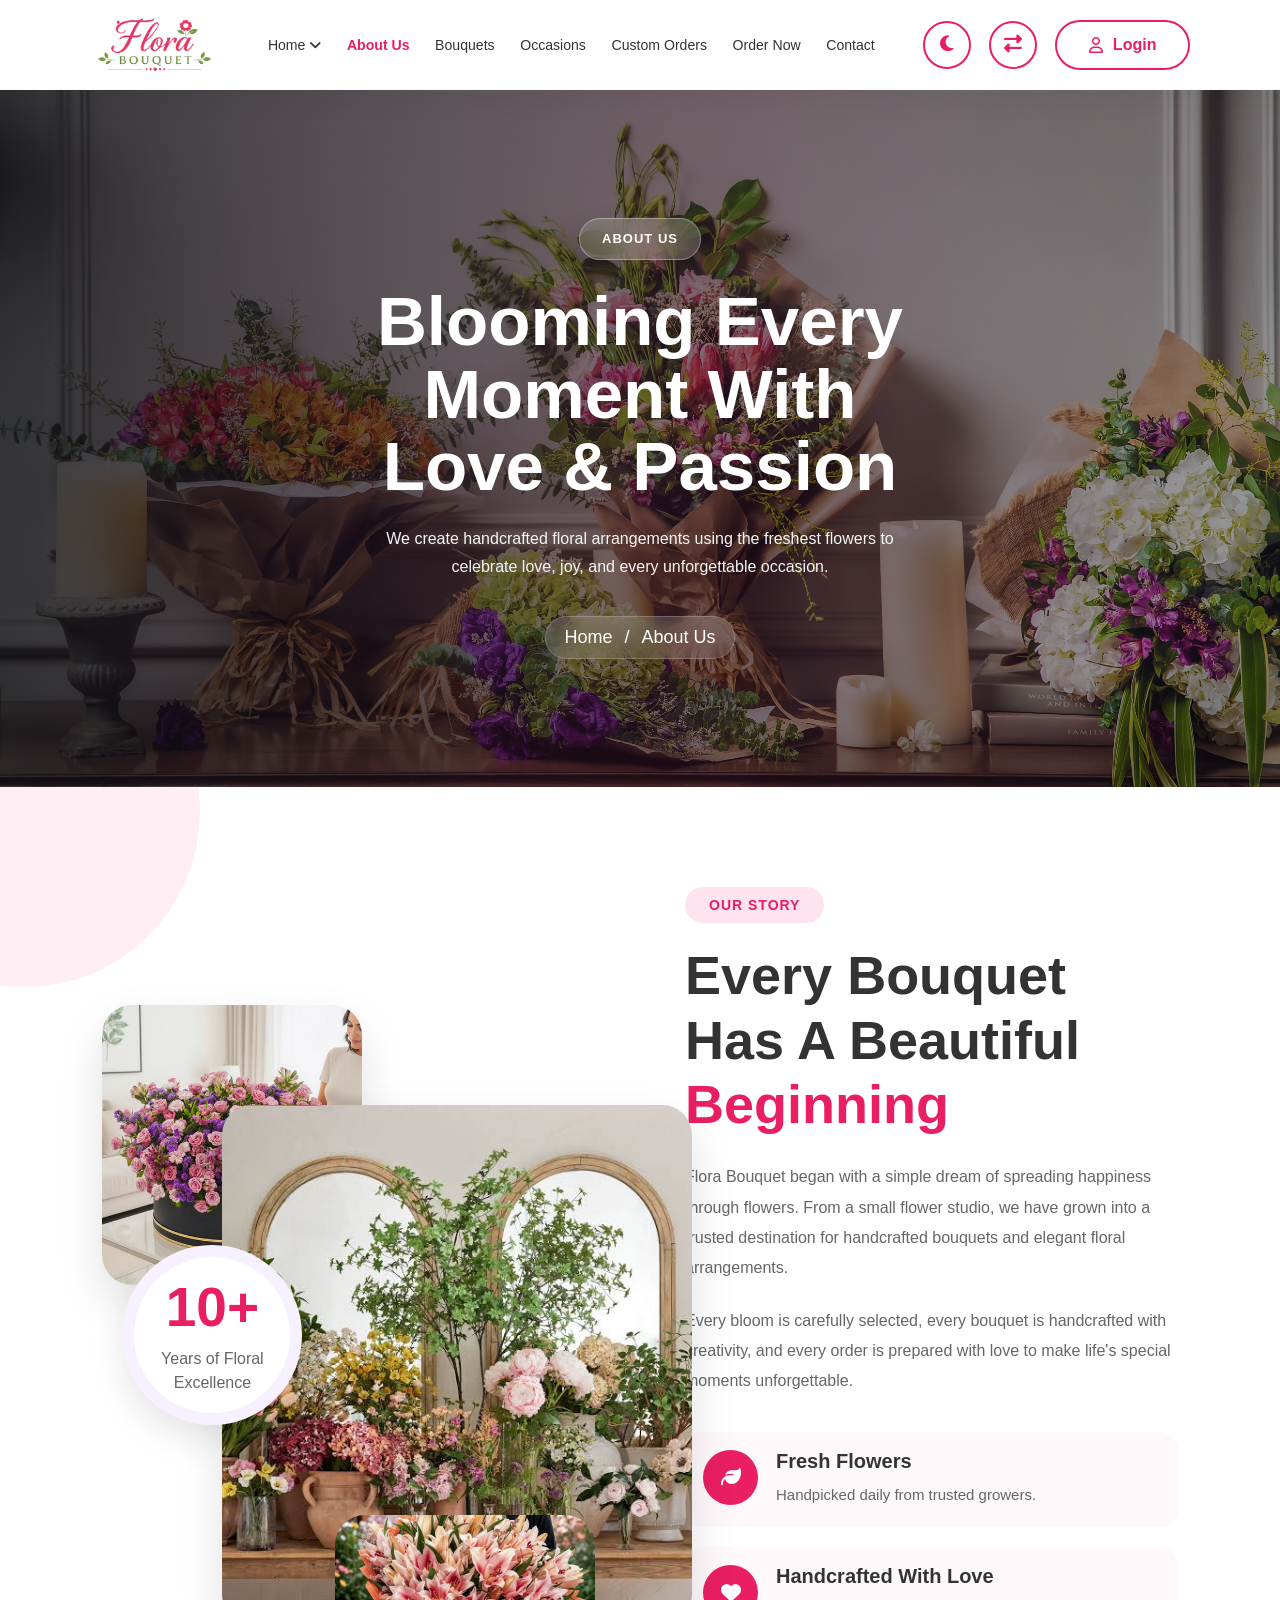
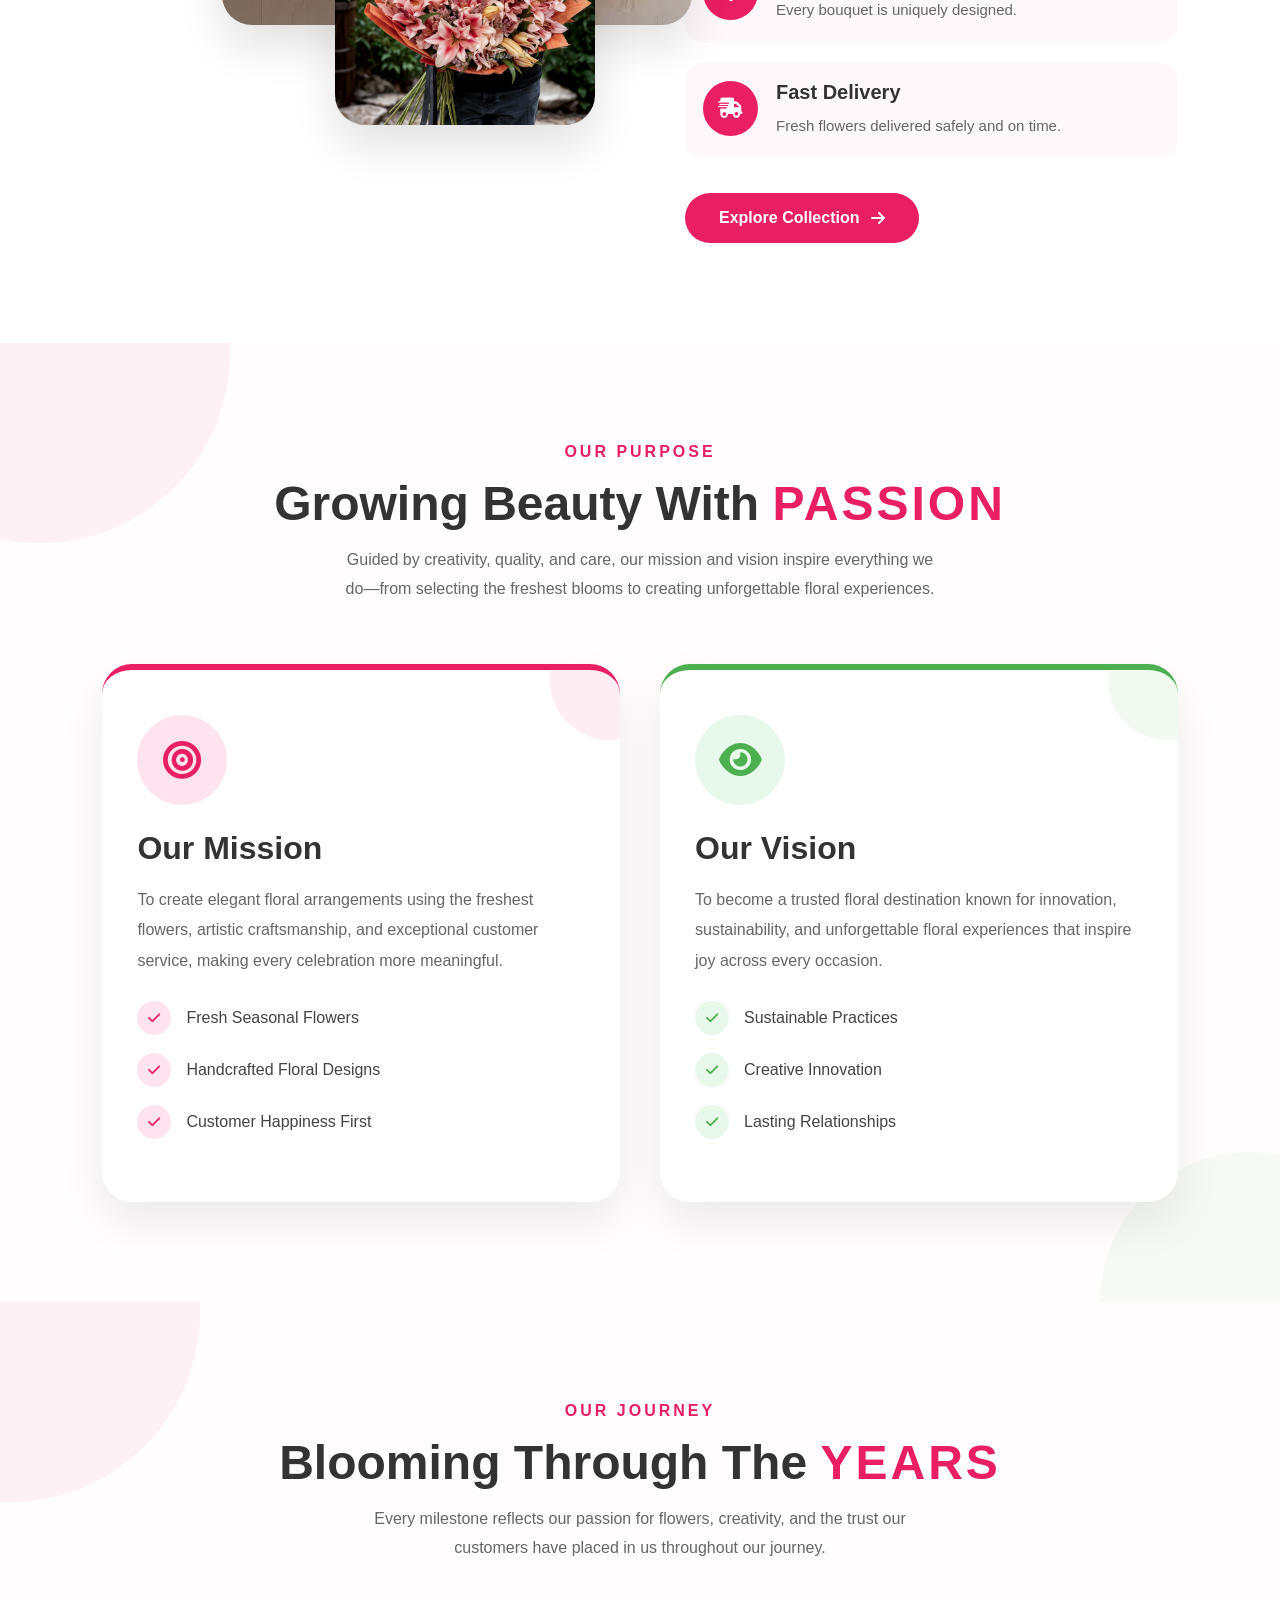
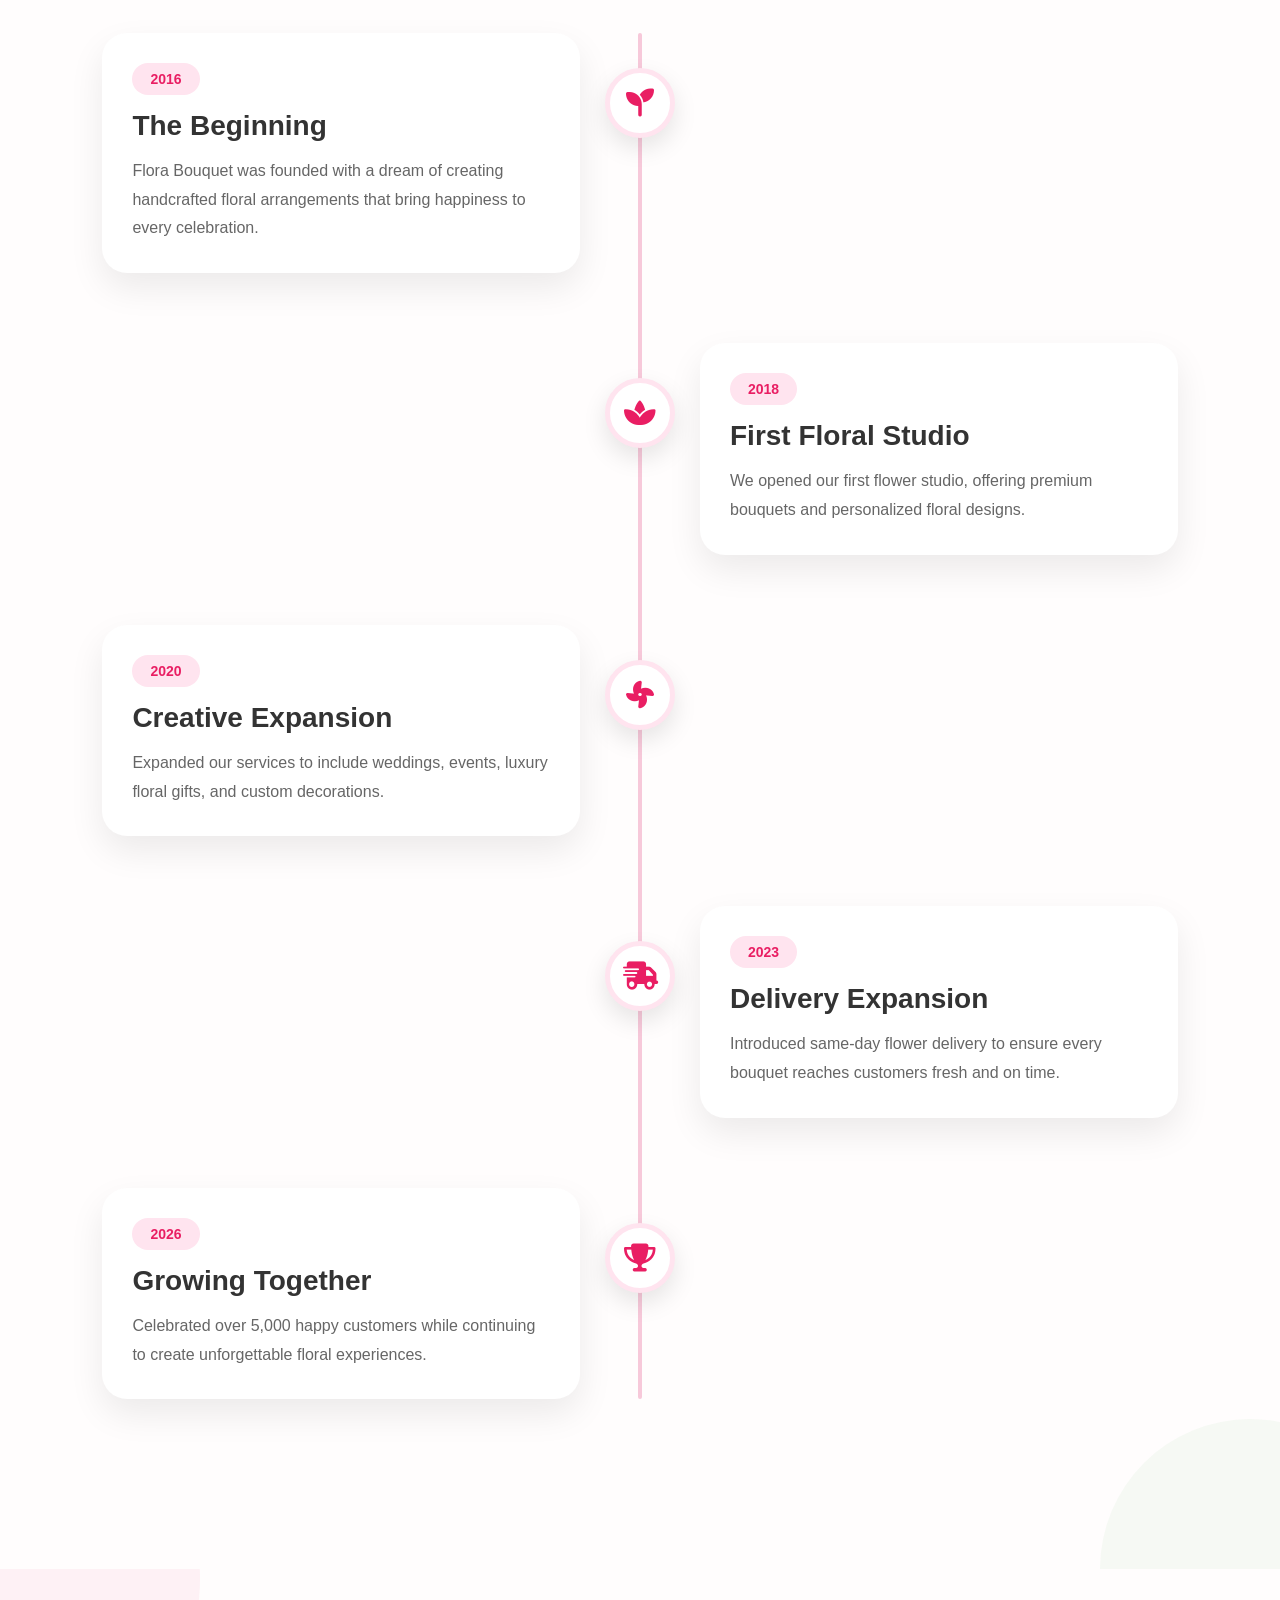
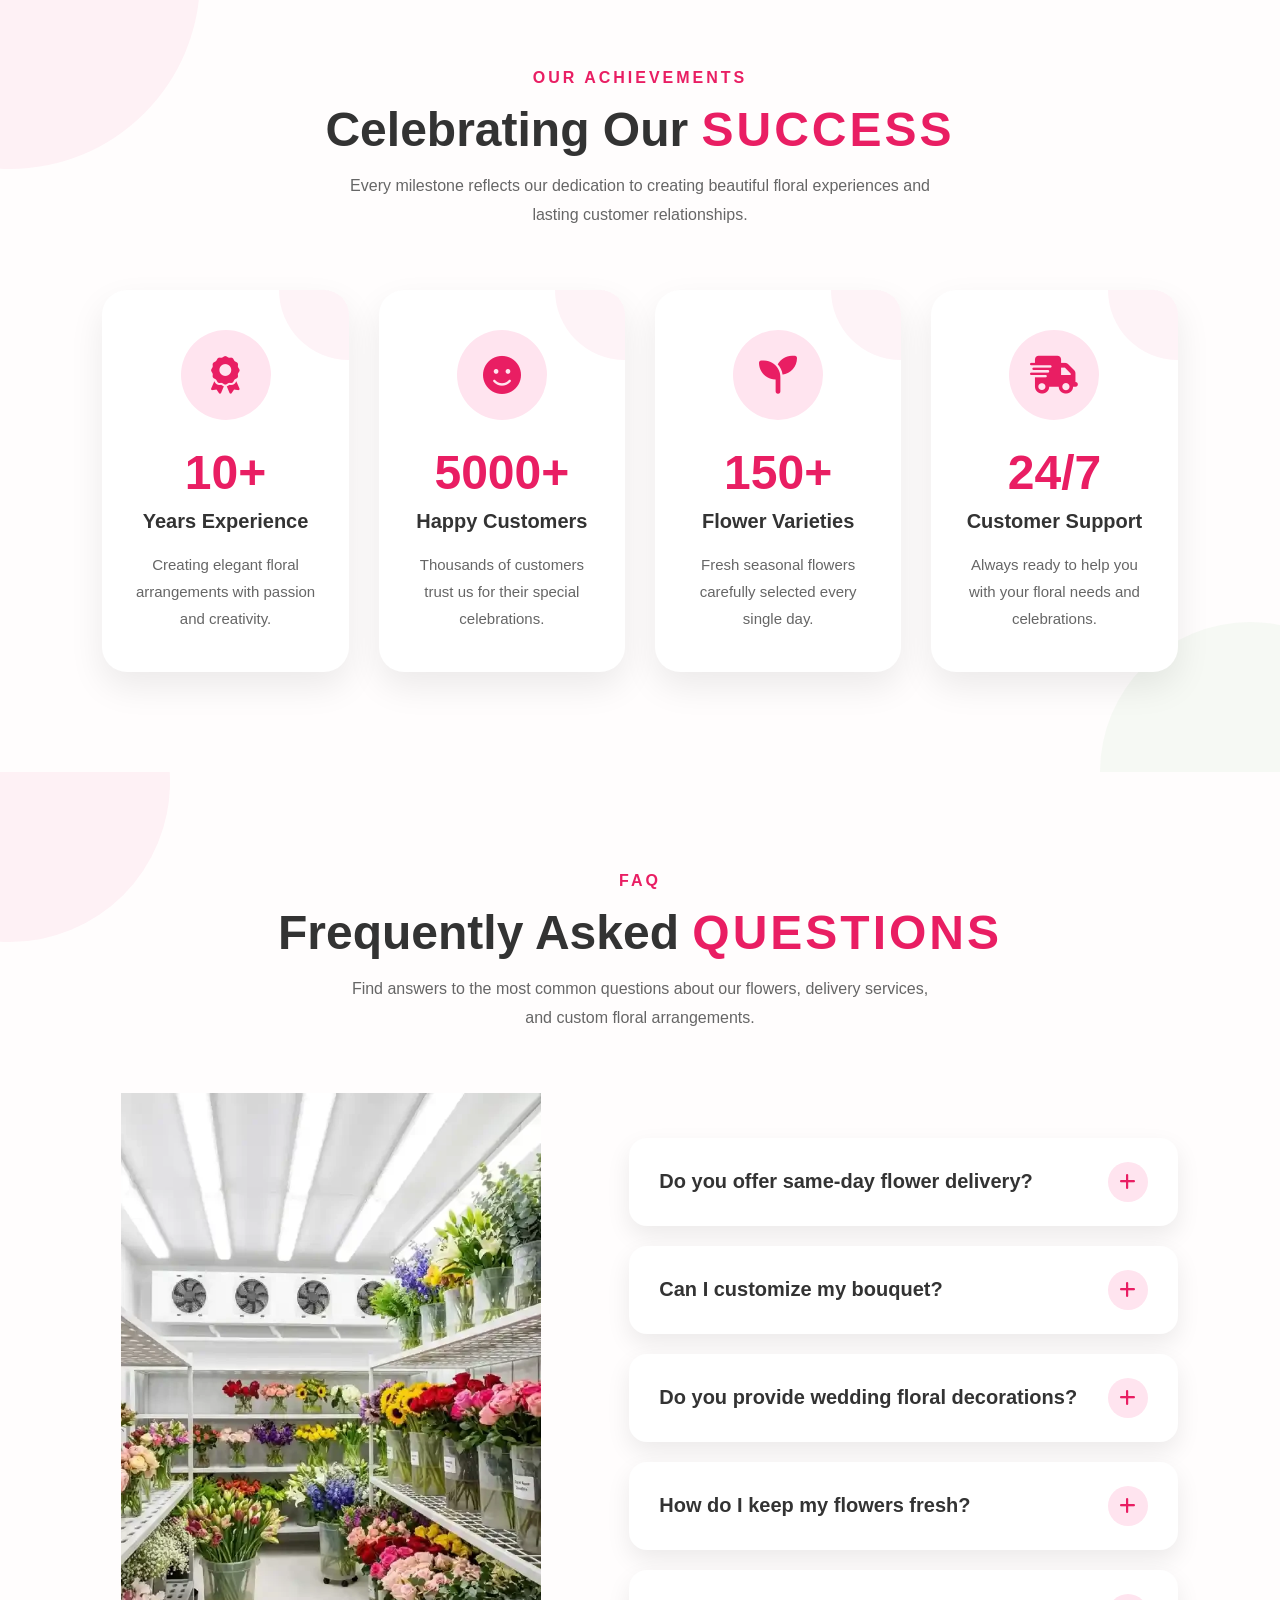
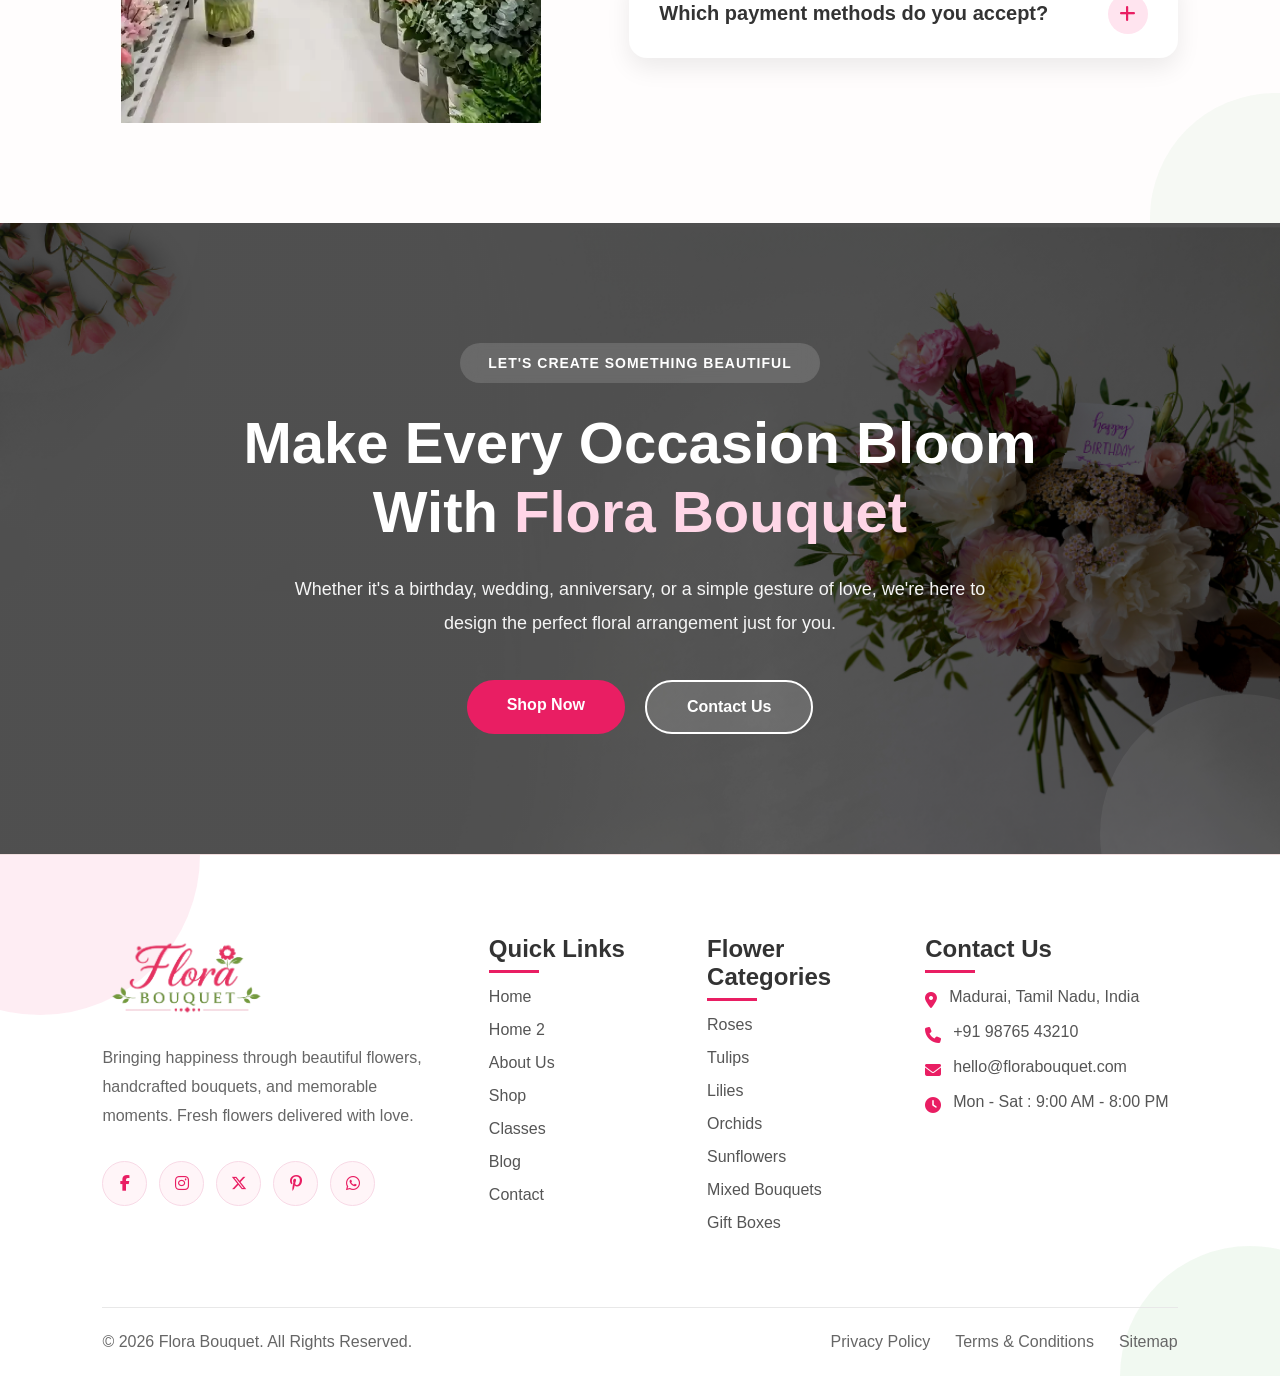
==== commit e990db2d: "Add files via upload" ====
--- a/about.html
+++ b/about.html
@@ -5,9 +5,11 @@
 <meta charset="UTF-8">
 <meta name="viewport" content="width=device-width, initial-scale=1.0">
 
-<title>Flora Bouquet</title>
-
-<link rel="stylesheet" href="css/style.css">
+<title>Flora Bouquet</title>
+
+<link rel="icon" type="image/png" href="images/logo.png">
+
+<link rel="stylesheet" href="css/style.css">
 
 <link rel="preconnect" href="https://fonts.googleapis.com">
 <link rel="preconnect" href="https://fonts.gstatic.com" crossorigin>
--- a/css/style.css
+++ b/css/style.css
@@ -15,25 +15,25 @@
 font-family:'Poppins',sans-serif;
 }
 
-body{
-
-background:var(--bg);
-
-}
-
-header{
-
-width:100%;
-height:90px;
-
-padding:0 7%;
-
-display:flex;
-align-items:center;
-justify-content:space-between;
-gap:28px;
-
-background:white;
+body{
+
+background:var(--bg);
+
+}
+
+header{
+
+width:100%;
+height:90px;
+
+padding:0 7%;
+
+display:flex;
+align-items:center;
+justify-content:space-between;
+gap:28px;
+
+background:white;
 
 box-shadow:0 8px 30px rgba(0,0,0,0.05);
 border-bottom:1px solid rgba(233,30,99,0.03);
@@ -44,33 +44,33 @@
 
 }
 
-.logo img{
-
-height:65px;
-display:block;
-
-}
-
-.logo{
-cursor:pointer;
-flex:0 0 auto;
-}
-
-nav{
-flex:1 1 auto;
-min-width:0;
-}
-
-nav ul{
-
-display:flex;
-align-items:center;
-justify-content:center;
-gap:clamp(16px,2vw,35px);
-
-list-style:none;
-
-}
+.logo img{
+
+height:65px;
+display:block;
+
+}
+
+.logo{
+cursor:pointer;
+flex:0 0 auto;
+}
+
+nav{
+flex:1 1 auto;
+min-width:0;
+}
+
+nav ul{
+
+display:flex;
+align-items:center;
+justify-content:center;
+gap:clamp(16px,2vw,35px);
+
+list-style:none;
+
+}
 
 nav ul li{
 
@@ -78,33 +78,33 @@
 
 }
 
-nav ul li a{
-
-text-decoration:none;
-
-font-size:clamp(14px,1.1vw,17px);
-
-font-weight:500;
-
-color:var(--text);
-white-space:nowrap;
-
-transition:.3s;
-
-}
-
-nav ul li a:hover,
-nav ul li a.active,
-nav ul li.dropdown.active > a{
-
-color:var(--primary);
-
-}
-
-nav ul li a.active,
-nav ul li.dropdown.active > a{
-font-weight:700;
-}
+nav ul li a{
+
+text-decoration:none;
+
+font-size:clamp(14px,1.1vw,17px);
+
+font-weight:500;
+
+color:var(--text);
+white-space:nowrap;
+
+transition:.3s;
+
+}
+
+nav ul li a:hover,
+nav ul li a.active,
+nav ul li.dropdown.active > a{
+
+color:var(--primary);
+
+}
+
+nav ul li a.active,
+nav ul li.dropdown.active > a{
+font-weight:700;
+}
 
 /* Dropdown */
 
@@ -159,16 +159,16 @@
 
 /* Right */
 
-.header-right{
-
-display:flex;
-
-align-items:center;
-
-gap:18px;
-flex:0 0 auto;
-
-}
+.header-right{
+
+display:flex;
+
+align-items:center;
+
+gap:18px;
+flex:0 0 auto;
+
+}
 
 .header-right button{
 
@@ -192,34 +192,34 @@
 
 }
 
-.header-right button:hover,
-.header-right button.active{
-
-background:var(--primary);
-
-color:white;
-
-}
-
-.menu-toggle{
-display:none;
-width:48px;
-height:48px;
-border-radius:50%;
-border:2px solid var(--primary);
-background:white;
-color:var(--primary);
-font-size:22px;
-cursor:pointer;
-transition:.3s;
-}
-
-.menu-toggle:hover,
-.menu-toggle:focus,
-header.menu-open .menu-toggle{
-background:var(--primary);
-color:white;
-}
+.header-right button:hover,
+.header-right button.active{
+
+background:var(--primary);
+
+color:white;
+
+}
+
+.menu-toggle{
+display:none;
+width:48px;
+height:48px;
+border-radius:50%;
+border:2px solid var(--primary);
+background:white;
+color:var(--primary);
+font-size:22px;
+cursor:pointer;
+transition:.3s;
+}
+
+.menu-toggle:hover,
+.menu-toggle:focus,
+header.menu-open .menu-toggle{
+background:var(--primary);
+color:white;
+}
 
 .login-btn{
 
@@ -253,45 +253,45 @@
 
 }
 
-.scroll-top-btn{
-position:fixed;
-right:28px;
-bottom:28px;
-width:52px;
-height:52px;
-border:none;
-border-radius:50%;
-background:var(--primary);
-color:#fff;
-font-size:20px;
-display:flex;
-align-items:center;
-justify-content:center;
-cursor:pointer;
-z-index:999;
-opacity:0;
-visibility:hidden;
-transform:translateY(18px);
-transition:.3s;
-box-shadow:0 14px 30px rgba(233,30,99,.28);
-}
-
-.scroll-top-btn.show{
-opacity:1;
-visibility:visible;
-transform:translateY(0);
-}
-
-.scroll-top-btn:hover{
-background:var(--secondary);
-transform:translateY(-4px);
-box-shadow:0 16px 34px rgba(76,175,80,.28);
-}
-
-.scroll-top-btn:focus-visible{
-outline:3px solid rgba(233,30,99,.28);
-outline-offset:4px;
-}
+.scroll-top-btn{
+position:fixed;
+right:28px;
+bottom:28px;
+width:52px;
+height:52px;
+border:none;
+border-radius:50%;
+background:var(--primary);
+color:#fff;
+font-size:20px;
+display:flex;
+align-items:center;
+justify-content:center;
+cursor:pointer;
+z-index:999;
+opacity:0;
+visibility:hidden;
+transform:translateY(18px);
+transition:.3s;
+box-shadow:0 14px 30px rgba(233,30,99,.28);
+}
+
+.scroll-top-btn.show{
+opacity:1;
+visibility:visible;
+transform:translateY(0);
+}
+
+.scroll-top-btn:hover{
+background:var(--secondary);
+transform:translateY(-4px);
+box-shadow:0 16px 34px rgba(76,175,80,.28);
+}
+
+.scroll-top-btn:focus-visible{
+outline:3px solid rgba(233,30,99,.28);
+outline-offset:4px;
+}
 /* =========================
         HERO SECTION
 ========================= */
@@ -299,16 +299,16 @@
 .hero{
     position: relative;
     width: 100%;
-    min-height: calc(100vh - 90px);
+    min-height: calc(100svh - 90px);
     background: linear-gradient(135deg, #fff8fb 0%, #fff4f7 100%);
     overflow: hidden;
-    padding: 90px 0 90px;
-    margin-top: 30px;
+    padding: 0;
+    margin-top: 0;
 }
 
 .slides{
     width: 100%;
-    height: 100%;
+    min-height: inherit;
     position: relative;
 }
 
@@ -321,7 +321,8 @@
     align-items: center;
     justify-content: space-between;
     gap: 40px;
-    padding: 110px 8% 110px;
+    min-height: inherit;
+    padding: clamp(48px, 6vw, 82px) 8%;
     opacity: 0;
     visibility: hidden;
     transition: all .8s ease;
@@ -877,29 +878,29 @@
 
 /* Wishlist */
 
-.wishlist{
-    position:absolute;
-    top:18px;
-    right:18px;
+.wishlist{
+    position:absolute;
+    top:18px;
+    right:18px;
     width:42px;
-    height:42px;
-    background:#fff;
-    border:2px solid transparent;
-    border-radius:50%;
+    height:42px;
+    background:#fff;
+    border:2px solid transparent;
+    border-radius:50%;
     display:flex;
     justify-content:center;
     align-items:center;
     cursor:pointer;
-    box-shadow:0 5px 15px rgba(0,0,0,.1);
-    z-index:9999;
-    transition:.3s;
-    
-}
-
-.wishlist i{
-    color:#E91E63;
-    transition:.3s;
-}
+    box-shadow:0 5px 15px rgba(0,0,0,.1);
+    z-index:9999;
+    transition:.3s;
+    
+}
+
+.wishlist i{
+    color:#E91E63;
+    transition:.3s;
+}
 
 /* Badge */
 
@@ -1199,7 +1200,7 @@
 
 /* Left */
 
-.seasonal-content .season-tag{
+.seasonal-content .season-tag{
     display:inline-block;
     background:#FFE4EF;
     color:#E91E63;
@@ -1434,10 +1435,10 @@
 
 /* Content */
 
-.occasion-content{
-    padding:25px;
-    text-align:center;
-}
+.occasion-content{
+    padding:25px;
+    text-align:center;
+}
 
 .occasion-content h3{
     font-size:24px;
@@ -1445,25 +1446,25 @@
     margin-bottom:10px;
 }
 
-.occasion-content p{
-    color:#E91E63;
-    font-weight:600;
-    margin-bottom:20px;
-}
-
-.occasion:not(.occasion-category) .occasion-content{
-    padding:24px 20px 28px;
-}
-
-.occasion:not(.occasion-category) .occasion-content h3{
-    margin-bottom:12px;
-}
-
-.occasion:not(.occasion-category) .occasion-content p{
-    min-height:0;
-    margin-bottom:22px;
-    line-height:1.4;
-}
+.occasion-content p{
+    color:#E91E63;
+    font-weight:600;
+    margin-bottom:20px;
+}
+
+.occasion:not(.occasion-category) .occasion-content{
+    padding:24px 20px 28px;
+}
+
+.occasion:not(.occasion-category) .occasion-content h3{
+    margin-bottom:12px;
+}
+
+.occasion:not(.occasion-category) .occasion-content p{
+    min-height:0;
+    margin-bottom:22px;
+    line-height:1.4;
+}
 
 /* Explore Button */
 
@@ -1503,17 +1504,17 @@
 
 /* View All */
 
-.occasion-btn{
-
-    display:flex;
-
-    justify-content:center;
-
-    text-align:center;
-
-    margin-top:60px;
-
-}
+.occasion-btn{
+
+    display:flex;
+
+    justify-content:center;
+
+    text-align:center;
+
+    margin-top:60px;
+
+}
 
 .occasion-btn a{
 
@@ -2200,11 +2201,11 @@
 
 }
 
-.feature{
-
-    display:flex;
-
-    align-items:center;
+.feature{
+
+    display:flex;
+
+    align-items:center;
 
     gap:12px;
 
@@ -2507,12 +2508,25 @@
     display:flex;
     justify-content:center;
     align-items:center;
-    transition:.4s;
+    transition:.3s;
+    text-decoration:none;
 }
 
 .social-links a:hover{
     background:#E91E63;
+    color:#FFFFFF;
     transform:translateY(-5px);
+}
+.footer-social a i{
+
+    transition:.3s;
+
+}
+
+.footer-social a:hover i{
+
+    color:#FFFFFF;   /* Ensure icon becomes white */
+
 }
 
 /* Bottom */
@@ -3634,6 +3648,7 @@
 
     display:grid;
     grid-template-columns:repeat(4,1fr);
+    align-items:stretch;
     gap:30px;
     margin-top:70px;
     position:relative;
@@ -3671,10 +3686,14 @@
     background:#fff;
 
     padding:40px 25px;
+    min-height:420px;
 
     border-radius:25px;
 
     text-align:center;
+    display:flex;
+    flex-direction:column;
+    align-items:center;
 
     box-shadow:0 15px 35px rgba(0,0,0,.08);
 
@@ -3699,9 +3718,7 @@
     width:110px;
     height:110px;
 
-    margin:auto;
-
-    margin-bottom:25px;
+    margin:0 auto 25px;
 
     border-radius:50%;
 
@@ -3776,6 +3793,11 @@
 .process-card h3{
 
     font-size:26px;
+    line-height:1.25;
+    min-height:65px;
+    display:flex;
+    align-items:center;
+    justify-content:center;
 
     color:#333;
 
@@ -3788,6 +3810,8 @@
     color:#666;
 
     line-height:1.8;
+    max-width:280px;
+    min-height:130px;
 
 }
 
@@ -3879,6 +3903,7 @@
 .artists-grid{
     display:grid;
     grid-template-columns:repeat(3,1fr);
+    align-items:stretch;
     gap:35px;
     margin-top:60px;
 }
@@ -3893,6 +3918,8 @@
     overflow:hidden;
     box-shadow:0 18px 40px rgba(0,0,0,.08);
     transition:.4s;
+    display:flex;
+    flex-direction:column;
 }
 
 .artist-card:hover{
@@ -3989,12 +4016,18 @@
     padding:30px;
 
     text-align:center;
+    flex:1;
+    display:flex;
+    flex-direction:column;
+    align-items:center;
 
 }
 
 .artist-content h3{
 
     font-size:28px;
+    line-height:1.25;
+    min-height:35px;
 
     color:#333;
 
@@ -4017,6 +4050,8 @@
     color:#4CAF50;
 
     font-weight:600;
+    line-height:1.35;
+    min-height:28px;
 
     margin-bottom:18px;
 
@@ -4027,6 +4062,8 @@
     color:#666;
 
     line-height:1.8;
+    max-width:430px;
+    min-height:88px;
 
 }
 
@@ -4093,15 +4130,15 @@
         GALLERY
 ==========================*/
 
-.studio-gallery{
-
-    display:grid;
-    grid-template-columns:repeat(2,minmax(0,1fr));
-    grid-auto-rows:320px;
-    gap:25px;
-    margin-top:60px;
-
-}
+.studio-gallery{
+
+    display:grid;
+    grid-template-columns:repeat(2,minmax(0,1fr));
+    grid-auto-rows:320px;
+    gap:25px;
+    margin-top:60px;
+
+}
 
 .gallery-item{
 
@@ -4114,11 +4151,11 @@
 
 }
 
-.gallery-item.large{
-
-    grid-row:span 1;
-
-}
+.gallery-item.large{
+
+    grid-row:span 1;
+
+}
 
 .gallery-item img{
 
@@ -6844,14 +6881,14 @@
 
 }
 
-.white{
-
-    background:#fff;
-
-    border-color:#b8b8b8;
-    box-shadow:inset 0 0 0 2px #fff, 0 2px 8px rgba(0,0,0,.12);
-
-}
+.white{
+
+    background:#fff;
+
+    border-color:#b8b8b8;
+    box-shadow:inset 0 0 0 2px #fff, 0 2px 8px rgba(0,0,0,.12);
+
+}
 
 .yellow{
 
@@ -6982,19 +7019,19 @@
     gap:30px;
 
 }
-.wishlist.active{
-
-background:#E91E63;
-
-border-color:#E91E63;
-
-}
-
-.wishlist.active i{
-
-color:#fff;
-
-}
+.wishlist.active{
+
+background:#E91E63;
+
+border-color:#E91E63;
+
+}
+
+.wishlist.active i{
+
+color:#fff;
+
+}
 
 .category-list a.active{
 
@@ -7786,6 +7823,11 @@
 .occasion-card{
 
     position:relative;
+    display:flex;
+
+    flex-direction:column;
+
+    align-items:center;
 
 }
 
@@ -7819,13 +7861,26 @@
 
 .occasion-content h3{
 
-    font-size:24px;
-
-    color:#333;
-
-    margin-bottom:15px;
-
-    transition:.3s;
+    text-align:center;
+
+    display:flex;
+
+    justify-content:center;
+
+    align-items:center;
+
+    min-height:60px;      /* Keeps all headings aligned */
+
+    margin:20px 0 15px;
+
+    font-size:22px;
+
+    font-weight:700;
+
+    color:#222;
+
+    line-height:1.3;
+
 
 }
 
@@ -7851,7 +7906,7 @@
         Button
 =========================*/
 
-.occasion-category .occasion-btn{
+.occasion-category .occasion-btn{
 
     display:inline-block;
 
@@ -7871,7 +7926,7 @@
 
 }
 
-.occasion-category .occasion-btn:hover{
+.occasion-category .occasion-btn:hover{
 
     background:#4CAF50;
 
@@ -8059,7 +8114,7 @@
         Season Tag
 =========================*/
 
-.season-card .season-tag{
+.season-card .season-tag{
 
     position:absolute;
 
@@ -8296,6 +8351,7 @@
     display:grid;
 
     grid-template-columns:repeat(4,1fr);
+    align-items:stretch;
 
     gap:30px;
 
@@ -8313,9 +8369,13 @@
 
     border-radius:25px;
 
-    padding:40px 30px;
+    padding:34px 30px 36px;
 
     text-align:center;
+    display:flex;
+    flex-direction:column;
+    align-items:center;
+    justify-content:flex-start;
 
     box-shadow:0 15px 35px rgba(0,0,0,.08);
 
@@ -8345,7 +8405,7 @@
 
     height:90px;
 
-    margin:0 auto 25px;
+    margin:0 auto 24px;
 
     border-radius:50%;
 
@@ -8392,6 +8452,8 @@
 .care-card h3{
 
     font-size:24px;
+    line-height:1.25;
+    min-height:1.25em;
 
     color:#333;
 
@@ -8413,7 +8475,11 @@
 
     font-size:16px;
 
-    line-height:1.8;
+    line-height:1.65;
+    max-width:29ch;
+    min-height:calc(1.65em * 4);
+    margin:0 auto;
+    text-wrap:pretty;
 
 }
 
@@ -8589,7 +8655,7 @@
 
 }
 
-.occasion-cta .feature{
+.occasion-cta .feature{
 
     display:flex;
 
@@ -8599,53 +8665,53 @@
 
     padding:12px 22px;
 
-    background:rgba(255,255,255,.92);
+    background:rgba(255,255,255,.92);
 
     backdrop-filter:blur(10px);
 
     border-radius:50px;
-
-    color:#333;
-
-    border:1px solid rgba(255,255,255,.6);
-
-    transition:.4s;
-
-}
-
-.occasion-cta .feature:hover{
-
-    background:#E91E63;
-
-    color:#fff;
-
+
+    color:#333;
+
+    border:1px solid rgba(255,255,255,.6);
+
+    transition:.4s;
+
+}
+
+.occasion-cta .feature:hover{
+
+    background:#E91E63;
+
+    color:#fff;
+
     transform:translateY(-5px);
     border-color:#E91E63;
-
-}
-
-.occasion-cta .feature i{
-
-    font-size:18px;
-    color:#FFD166;
-
-}
-
-.occasion-cta .feature span{
-
-    font-size:15px;
-
+
+}
+
+.occasion-cta .feature i{
+
+    font-size:18px;
+    color:#FFD166;
+
+}
+
+.occasion-cta .feature span{
+
+    font-size:15px;
+
     font-weight:500;
-    color:#333;
-
-}
-.occasion-cta .feature:hover i,
-
-.occasion-cta .feature:hover span{
-
-    color:#fff;
-
-}
+    color:#333;
+
+}
+.occasion-cta .feature:hover i,
+
+.occasion-cta .feature:hover span{
+
+    color:#fff;
+
+}
 
 /*=========================
         Buttons
@@ -8697,19 +8763,19 @@
 
 /* Secondary Button */
 
-.cta-outline-btn{
-
-    display:inline-block;
+.cta-outline-btn{
+
+    display:inline-block;
 
     padding:16px 40px;
-
-    border:2px solid #fff;
-
-    color:#fff;
-
-    background:rgba(255,255,255,.14);
-
-    text-decoration:none;
+
+    border:2px solid #fff;
+
+    color:#fff;
+
+    background:rgba(255,255,255,.14);
+
+    text-decoration:none;
 
     border-radius:50px;
 
@@ -8780,7 +8846,7 @@
 
     position:relative;
 
-    min-height:80vh;
+    min-height:calc(100svh - 90px);
 
     background:url("../images/customorder-banner.jpg") center center/cover no-repeat;
 
@@ -8793,6 +8859,7 @@
     text-align:center;
 
     overflow:hidden;
+    padding:clamp(90px, 10vh, 120px) 8%;
 
 }
 
@@ -9314,14 +9381,47 @@
         LIST
 =========================================*/
 
-.pricing-card ul{
-
-    list-style:none;
-
-    text-align:left;
-
-    margin-bottom:30px;
-
+.pricing-card ul{
+
+    list-style:none;
+
+    text-align:left;
+
+    width:max-content;
+
+    max-width:100%;
+
+    margin:0 auto 30px;
+
+    padding:0;
+
+}
+
+/* Final occasion-card alignment override */
+.occasion-category .occasion-card .occasion-content{
+    align-items:center !important;
+    justify-content:center !important;
+    text-align:center !important;
+}
+
+.occasion-category .occasion-card .occasion-content h3,
+.occasion-category .occasion-card .occasion-content p,
+.occasion-category .occasion-card .occasion-rate{
+    width:100%;
+    margin-left:auto !important;
+    margin-right:auto !important;
+    text-align:center !important;
+}
+
+.occasion-category .occasion-card .occasion-content p{
+    max-width:34ch;
+}
+
+.occasion-category .occasion-card .occasion-btn{
+    align-self:center !important;
+    margin-left:auto !important;
+    margin-right:auto !important;
+    text-align:center !important;
 }
 
 .pricing-card ul li{
@@ -10261,6 +10361,7 @@
     display:grid;
 
     grid-template-columns:repeat(6,1fr);
+    align-items:start;
 
     gap:25px;
 
@@ -10299,6 +10400,9 @@
     position:relative;
 
     text-align:center;
+    display:flex;
+    flex-direction:column;
+    align-items:center;
 
     z-index:2;
 
@@ -10389,10 +10493,12 @@
 .process-step h3{
 
     font-size:20px;
+    line-height:1.25;
+    min-height:1.25em;
 
     color:#333;
 
-    margin-bottom:12px;
+    margin-bottom:14px;
 
     transition:.3s;
 
@@ -10410,11 +10516,13 @@
 
     font-size:15px;
 
-    line-height:1.7;
-
-    max-width:180px;
+    line-height:1.65;
+
+    max-width:22ch;
+    min-height:calc(1.65em * 4);
 
     margin:auto;
+    text-wrap:pretty;
 
 }
 
@@ -10888,7 +10996,7 @@
 
     cursor:pointer;
 
-    text-align:left;
+    text-align:left;
 
     font-size:18px;
 
@@ -11333,18 +11441,18 @@
             ORDER BANNER
 =========================================*/
 
-.order-banner{
-
-    position:relative;
-
-    padding:90px 8%;
-    min-height:520px;
-    display:flex;
-    align-items:center;
-
-    background:url("../images/order-banner.jpg") center/cover no-repeat;
-
-    overflow:hidden;
+.order-banner{
+
+    position:relative;
+
+    padding:90px 8%;
+    min-height:520px;
+    display:flex;
+    align-items:center;
+
+    background:url("../images/order-banner.jpg") center/cover no-repeat;
+
+    overflow:hidden;
 
 }
 
@@ -11363,14 +11471,14 @@
 
 }
 
-.order-banner .container{
-
-    position:relative;
-
-    z-index:2;
-    width:100%;
-
-}
+.order-banner .container{
+
+    position:relative;
+
+    z-index:2;
+    width:100%;
+
+}
 
 /*=========================================
             CONTENT
@@ -11456,17 +11564,17 @@
             FEATURES
 =========================================*/
 
-.banner-features{
-
-    display:flex;
-
-    flex-wrap:wrap;
-
-    gap:18px;
-
-    margin-bottom:30px;
-
-}
+.banner-features{
+
+    display:flex;
+
+    flex-wrap:wrap;
+
+    gap:18px;
+
+    margin-bottom:30px;
+
+}
 
 .banner-feature{
 
@@ -11510,19 +11618,21 @@
             BUTTONS
 =========================================*/
 
-.banner-buttons{
-
-    display:flex;
-
-    gap:20px;
-
-    flex-wrap:wrap;
-
-}
-
-.order-banner .banner-buttons{
-    align-items:center;
-}
+.banner-buttons{
+
+    display:flex;
+
+    gap:20px;
+
+    flex-wrap:wrap;
+
+}
+
+.order-banner .banner-buttons{
+    align-items:center;
+    justify-content:flex-start;
+    width:fit-content;
+}
 
 /* Primary Button */
 
@@ -12019,6 +12129,16 @@
 
     color:#555;
 
+    gap:15px;
+
+    color:#555;
+
+}
+
+.cart-summary div strong{
+
+    margin-left:15px;
+
 }
 
 .cart-summary hr{
@@ -12966,11 +13086,12 @@
         TERMS
 =========================================*/
 
-.terms-box{
-
-    text-align:left;
-
-    max-width:600px;
+.terms-box{
+
+    text-align:left;
+
+    width:max-content;
+    max-width:100%;
 
     margin:0 auto 35px;
 
@@ -12980,7 +13101,7 @@
 
     display:flex;
 
-    align-items:flex-start;
+    align-items:center;
 
     gap:12px;
 
@@ -12996,7 +13117,8 @@
 
 .terms-box input{
 
-    margin-top:3px;
+    margin:0;
+    flex:0 0 auto;
 
     accent-color:#E91E63;
 
@@ -13094,7 +13216,7 @@
 
     gap:15px;
 
-    text-align:left;
+    text-align:left;
 
 }
 
@@ -13212,17 +13334,17 @@
 
 }
 
-.login-logo{
-
-    text-align:center;
-
-    margin-bottom:20px;
-
-    display:block;
-
-    cursor:pointer;
-
-}
+.login-logo{
+
+    text-align:center;
+
+    margin-bottom:20px;
+
+    display:block;
+
+    cursor:pointer;
+
+}
 
 .login-logo img{
 
@@ -13486,6 +13608,8 @@
 
     transition:.3s;
 
+    background:#F5F5F5;
+
 }
 
 .social-login a:hover{
@@ -13494,7 +13618,61 @@
 
     color:#fff;
 
-    transform:translateY(-4px);
+    transform:translateY(-5px);
+
+    box-shadow:0 10px 20px rgba(0,0,0,.15);
+
+}
+
+.social-login a:nth-child(1){
+
+    color:#DB4437;
+
+}
+.social-login a:nth-child(1):hover{
+
+    background:#DB4437;
+
+}
+.social-login a:nth-child(1):hover i{
+
+    color:#fff !important;
+
+}
+.social-login a:nth-child(2){
+
+    color:#1877F2;
+
+}
+
+.social-login a:nth-child(2):hover{
+
+    background:#1877F2;
+
+}
+
+.social-login a:nth-child(2):hover i{
+
+    color:#fff !important;
+
+}
+
+/* Apple */
+
+.social-login a:nth-child(3){
+
+    color:#000;
+
+}
+.social-login a:nth-child(3):hover{
+
+    background:#000;
+
+}
+
+.social-login a:nth-child(3):hover i{
+
+    color:#fff !important;
 
 }
 
@@ -13535,7 +13713,7 @@
             REGISTER SECTION
 =========================================*/
 
-.register-section{
+.register-section{
 
     min-height:100vh;
 
@@ -13545,7 +13723,7 @@
 
     align-items:center;
 
-    padding:55px 8%;
+    padding:55px 8%;
 
     background:#FFF8FB;
 
@@ -13555,11 +13733,11 @@
         REGISTER CONTAINER
 =========================================*/
 
-.register-container{
+.register-container{
 
     width:100%;
 
-    max-width:980px;
+    max-width:980px;
 
     display:grid;
 
@@ -13587,7 +13765,7 @@
 
 }
 
-.register-image img{
+.register-image img{
 
     width:100%;
 
@@ -13597,13 +13775,13 @@
 
     display:block;
 
-    transition:.4s;
-
-}
-
-.register-image:hover img{
-
-    transform:scale(1.03);
+    transition:.4s;
+
+}
+
+.register-image:hover img{
+
+    transform:scale(1.03);
 
 }
 
@@ -13611,9 +13789,9 @@
         RIGHT CONTENT
 =========================================*/
 
-.register-content{
-
-    padding:40px;
+.register-content{
+
+    padding:40px;
 
     display:flex;
 
@@ -13627,21 +13805,21 @@
             LOGO
 =========================================*/
 
-.register-logo{
-
-    text-align:center;
-
-    margin-bottom:14px;
-
-    display:block;
-
-    cursor:pointer;
-
-}
-
-.register-logo img{
-
-    width:125px;
+.register-logo{
+
+    text-align:center;
+
+    margin-bottom:14px;
+
+    display:block;
+
+    cursor:pointer;
+
+}
+
+.register-logo img{
+
+    width:125px;
 
 }
 
@@ -13649,11 +13827,11 @@
             TITLE
 =========================================*/
 
-.register-content h2{
+.register-content h2{
 
     text-align:center;
 
-    font-size:32px;
+    font-size:32px;
 
     color:#333;
 
@@ -13661,15 +13839,15 @@
 
 }
 
-.register-content p{
+.register-content p{
 
     text-align:center;
 
     color:#777;
 
-    font-size:15px;
-
-    margin-bottom:24px;
+    font-size:15px;
+
+    margin-bottom:24px;
 
 }
 
@@ -13687,19 +13865,19 @@
         INPUT GROUP
 =========================================*/
 
-.register-group{
+.register-group{
 
     position:relative;
 
-    margin-bottom:15px;
-
-}
-
-.register-group input{
+    margin-bottom:15px;
+
+}
+
+.register-group input{
 
     width:100%;
 
-    height:50px;
+    height:50px;
 
     padding:0 50px 0 20px;
 
@@ -13743,9 +13921,9 @@
         TERMS
 =========================================*/
 
-.register-options{
-
-    margin:10px 0 22px;
+.register-options{
+
+    margin:10px 0 22px;
 
 }
 
@@ -13793,11 +13971,11 @@
         REGISTER BUTTON
 =========================================*/
 
-.register-btn{
+.register-btn{
 
     width:100%;
 
-    height:50px;
+    height:50px;
 
     border:none;
 
@@ -13815,7 +13993,7 @@
 
     transition:.3s;
 
-    margin-bottom:24px;
+    margin-bottom:24px;
 
 }
 
@@ -13831,13 +14009,13 @@
         DIVIDER
 =========================================*/
 
-.register-divider{
+.register-divider{
 
     position:relative;
 
     text-align:center;
 
-    margin-bottom:20px;
+    margin-bottom:20px;
 
 }
 
@@ -13877,7 +14055,7 @@
         SOCIAL LOGIN
 =========================================*/
 
-.register-social{
+.register-social{
 
     display:flex;
 
@@ -13885,15 +14063,15 @@
 
     gap:18px;
 
-    margin-bottom:22px;
-
-}
-
-.register-social a{
-
-    width:48px;
-
-    height:48px;
+    margin-bottom:22px;
+
+}
+
+.register-social a{
+
+    width:48px;
+
+    height:48px;
 
     border-radius:50%;
 
@@ -13913,6 +14091,8 @@
 
     transition:.3s;
 
+    background:#F5F5F5;
+
 }
 
 .register-social a:hover{
@@ -13924,7 +14104,44 @@
     transform:translateY(-4px);
 
 }
-
+/* Google */
+.register-social a:nth-child(1){
+    color:#DB4437;
+}
+
+.register-social a:nth-child(1):hover{
+    background:#DB4437;
+}
+
+.register-social a:nth-child(1):hover i{
+    color:#fff;
+}
+
+/* Facebook */
+.register-social a:nth-child(2){
+    color:#1877F2;
+}
+
+.register-social a:nth-child(2):hover{
+    background:#1877F2;
+}
+
+.register-social a:nth-child(2):hover i{
+    color:#fff;
+}
+
+/* Apple */
+.register-social a:nth-child(3){
+    color:#000;
+}
+
+.register-social a:nth-child(3):hover{
+    background:#000;
+}
+
+.register-social a:nth-child(3):hover i{
+    color:#fff;
+}
 /*=========================================
         LOGIN LINK
 =========================================*/
@@ -14050,19 +14267,19 @@
     }
 }
 
-@media(max-width:576px){
-
-    .scroll-top-btn{
-        right:18px;
-        bottom:18px;
-        width:46px;
-        height:46px;
-        font-size:18px;
-    }
-
-    .hero-content h1{
-        font-size: 34px;
-    }
+@media(max-width:576px){
+
+    .scroll-top-btn{
+        right:18px;
+        bottom:18px;
+        width:46px;
+        height:46px;
+        font-size:18px;
+    }
+
+    .hero-content h1{
+        font-size: 34px;
+    }
 
     .hero-content p{
         font-size: 15px;
@@ -14080,7 +14297,7 @@
 
 }
 
-@media(max-width:991px){
+@media(max-width:1200px){
 
 .category-grid{
 
@@ -14184,6 +14401,37 @@
 
 }
 
+.why-features,
+.choose-features,
+.why-choose-features,
+.why-choose-list,
+.why-list,
+.benefits-list,
+.auth-benefits,
+.features-list,
+.feature-list,
+.points-list{
+
+width:max-content;
+max-width:100%;
+margin-left:auto;
+margin-right:auto;
+
+}
+
+.why-feature,
+.choose-feature,
+.why-choose-feature,
+.why-point,
+.benefit-item,
+.auth-benefit,
+.feature-item,
+.point-item{
+
+justify-content:flex-start;
+
+}
+
 .experience{
 
 width:130px;
@@ -14209,12 +14457,12 @@
 
 }
 
-.season-list{
-
-display:inline-block;
-text-align:left;
-
-}
+.season-list{
+
+display:inline-block;
+text-align:left;
+
+}
 
 .season-buttons{
 
@@ -14734,11 +14982,11 @@
 
 }
 
-.feature-box{
-
-text-align:left;
-
-}
+.feature-box{
+
+text-align:left;
+
+}
 
 .discover-btn{
 
@@ -15876,25 +16124,25 @@
 
 }
 
-.consultation-image{
-
-margin-top:20px;
-flex-direction:column;
-width:100%;
-overflow:hidden;
-
-}
-
-.consult-card{
-
-position:relative;
-
-right:0;
-bottom:0;
-
-margin:30px auto 0;
-
-}
+.consultation-image{
+
+margin-top:20px;
+flex-direction:column;
+width:100%;
+overflow:hidden;
+
+}
+
+.consult-card{
+
+position:relative;
+
+right:0;
+bottom:0;
+
+margin:30px auto 0;
+
+}
 
 }
 
@@ -15964,16 +16212,16 @@
 
 }
 
-.consultation-image img{
-
-max-width:320px;
-width:100%;
-
-}
-
-.consult-card{
-
-width:100%;
+.consultation-image img{
+
+max-width:320px;
+width:100%;
+
+}
+
+.consult-card{
+
+width:100%;
 
 max-width:320px;
 
@@ -18605,9 +18853,9 @@
 
 }
 
-.occasion-category .occasion-btn{
-
-padding:12px 25px;
+.occasion-category .occasion-btn{
+
+padding:12px 25px;
 
 font-size:15px;
 
@@ -18669,9 +18917,9 @@
 
 }
 
-.occasion-category .occasion-btn{
-
-display:inline-block;
+.occasion-category .occasion-btn{
+
+display:inline-block;
 
 width:220px;
 
@@ -18731,9 +18979,9 @@
 
 }
 
-.occasion-category .occasion-btn{
-
-width:100%;
+.occasion-category .occasion-btn{
+
+width:100%;
 
 padding:13px;
 
@@ -19057,7 +19305,7 @@
 
 }
 
-.season-card .season-tag{
+.season-card .season-tag{
 
 font-size:13px;
 
@@ -19123,7 +19371,7 @@
 
 }
 
-.season-card .season-tag{
+.season-card .season-tag{
 
 font-size:12px;
 
@@ -19196,7 +19444,7 @@
 
 .care-card{
 
-padding:35px 25px;
+padding:32px 24px 34px;
 
 }
 
@@ -19242,7 +19490,7 @@
 
 .care-card{
 
-padding:35px 25px;
+padding:32px 24px 34px;
 
 }
 
@@ -19271,6 +19519,7 @@
 font-size:15px;
 
 line-height:1.7;
+min-height:calc(1.7em * 4);
 
 }
 
@@ -19465,9 +19714,9 @@
 
 }
 
-.occasion-cta .feature{
-
-padding:12px 18px;
+.occasion-cta .feature{
+
+padding:12px 18px;
 
 }
 
@@ -19535,9 +19784,9 @@
 
 }
 
-.occasion-cta .feature{
-
-width:260px;
+.occasion-cta .feature{
+
+width:260px;
 
 justify-content:center;
 
@@ -19599,9 +19848,9 @@
 
 }
 
-.occasion-cta .feature{
-
-width:100%;
+.occasion-cta .feature{
+
+width:100%;
 
 font-size:14px;
 
@@ -19609,11 +19858,11 @@
 
 }
 
-.occasion-cta .feature i{
-
-font-size:16px;
-
-}
+.occasion-cta .feature i{
+
+font-size:16px;
+
+}
 
 .cta-btn,
 
@@ -19662,9 +19911,9 @@
 
 .custom-banner{
 
-min-height:70vh;
-
-padding:100px 6%;
+min-height:calc(100svh - 80px);
+
+padding:90px 6%;
 
 }
 
@@ -19702,9 +19951,9 @@
 
 .custom-banner{
 
-min-height:65vh;
-
-padding:90px 5%;
+min-height:calc(100svh - 80px);
+
+padding:80px 5%;
 
 }
 
@@ -19770,9 +20019,9 @@
 
 .custom-banner{
 
-min-height:60vh;
-
-padding:80px 5%;
+min-height:auto;
+
+padding:70px 5%;
 
 }
 
@@ -19864,9 +20113,9 @@
 
 .custom-banner{
 
-min-height:55vh;
-
-padding:70px 20px;
+min-height:auto;
+
+padding:62px 20px;
 
 }
 
@@ -20268,7 +20517,15 @@
 
 .info-item{
 
-justify-content:center;
+justify-content:flex-start;
+
+width:100%;
+
+max-width:310px;
+
+margin-left:auto;
+
+margin-right:auto;
 
 }
 
@@ -20319,6 +20576,14 @@
 .info-item{
 
 justify-content:flex-start;
+
+width:100%;
+
+max-width:310px;
+
+margin-left:auto;
+
+margin-right:auto;
 
 margin-bottom:18px;
 
@@ -21063,11 +21328,12 @@
 
 }
 
-.process-step{
-
-text-align:left;
-
-padding-left:70px;
+.process-step{
+
+text-align:left;
+align-items:flex-start;
+
+padding-left:70px;
 
 position:relative;
 
@@ -21114,6 +21380,7 @@
 font-size:14px;
 
 margin:0;
+min-height:auto;
 
 }
 
@@ -22403,11 +22670,19 @@
 
 }
 
-.cta-features{
+.custom-cta .cta-features{
 
 flex-direction:column;
 
-align-items:flex-start;
+align-items:stretch;
+
+width:max-content;
+
+max-width:100%;
+
+margin-left:auto;
+
+margin-right:auto;
 
 gap:15px;
 
@@ -22522,12 +22797,12 @@
 
 @media (max-width:1200px){
 
-.order-banner{
-
-padding:80px 6%;
-min-height:460px;
-
-}
+.order-banner{
+
+padding:80px 6%;
+min-height:460px;
+
+}
 
 .order-banner-content{
 
@@ -22565,14 +22840,14 @@
 
 @media (max-width:991px){
 
-.order-banner{
-
-padding:70px 5%;
-min-height:430px;
-
-background-position:center;
-
-}
+.order-banner{
+
+padding:70px 5%;
+min-height:430px;
+
+background-position:center;
+
+}
 
 .order-banner-content{
 
@@ -22610,29 +22885,31 @@
 
 }
 
-.banner-buttons{
-
-justify-content:center;
-
-}
-
-.order-banner .banner-buttons{
-align-items:center;
-gap:16px;
-}
-
-}
+.banner-buttons{
+
+justify-content:center;
+
+}
+
+.order-banner .banner-buttons{
+align-items:center;
+gap:16px;
+justify-content:center;
+width:100%;
+}
+
+}
 
 /*========== Mobile ==========*/
 
 @media (max-width:768px){
 
-.order-banner{
-
-padding:60px 5%;
-min-height:400px;
-
-}
+.order-banner{
+
+padding:60px 5%;
+min-height:400px;
+
+}
 
 .banner-tag{
 
@@ -22660,16 +22937,16 @@
 
 }
 
-.banner-features{
-
-flex-direction:column;
-
-align-items:center;
-
-gap:12px;
-margin-bottom:24px;
-
-}
+.banner-features{
+
+flex-direction:column;
+
+align-items:center;
+
+gap:12px;
+margin-bottom:24px;
+
+}
 
 .banner-feature{
 
@@ -22679,19 +22956,20 @@
 
 }
 
-.banner-buttons{
-
-flex-direction:column;
-
-align-items:center;
-
-gap:15px;
-
-}
-
-.order-banner .banner-buttons{
-width:100%;
-}
+.banner-buttons{
+
+flex-direction:column;
+
+align-items:center;
+
+gap:15px;
+
+}
+
+.order-banner .banner-buttons{
+width:100%;
+justify-content:center;
+}
 
 .shop-btn,
 
@@ -22711,12 +22989,12 @@
 
 @media (max-width:480px){
 
-.order-banner{
-
-padding:54px 20px;
-min-height:380px;
-
-}
+.order-banner{
+
+padding:54px 20px;
+min-height:380px;
+
+}
 
 .banner-tag{
 
@@ -23384,52 +23662,70 @@
 
 }
 
-.input-box textarea{
-
-height:110px;
-
-}
-
-}
-
-/* Compact Order Now form fields */
-
-.checkout-form .input-box label{
-    margin-bottom:6px;
-}
-
-.checkout-form .input-box input,
-.checkout-form .input-box select,
-.checkout-form .input-box textarea{
-    padding:9px 12px;
-    min-height:42px;
-    font-size:14px;
-    border-radius:10px;
-}
-
-.checkout-form .input-box textarea{
-    height:92px;
-    min-height:92px;
-}
-
-@media (max-width:768px){
-
-.checkout-form .input-box input,
-.checkout-form .input-box select,
-.checkout-form .input-box textarea{
-    padding:8px 11px;
-    min-height:40px;
-}
-
-.checkout-form .input-box textarea{
-    height:84px;
-    min-height:84px;
-}
-
-}
-/*=========================================
-        PAYMENT RESPONSIVE
-=========================================*/
+.input-box textarea{
+
+height:110px;
+
+}
+
+}
+
+/* Compact Order Now form fields */
+
+.checkout-form .checkout-helper{
+    margin-bottom:26px;
+}
+
+.checkout-form .input-box{
+    padding:10px 26px 14px;
+    gap:8px;
+    border-radius:32px;
+}
+
+.checkout-form .input-box label{
+    margin-bottom:0;
+}
+
+.checkout-form .input-box input,
+.checkout-form .input-box select,
+.checkout-form .input-box textarea{
+    padding:12px 16px;
+    min-height:48px;
+    font-size:14px;
+    border-radius:10px;
+}
+
+.checkout-form .input-box textarea{
+    height:112px;
+    min-height:112px;
+}
+
+@media (max-width:768px){
+
+.checkout-form .checkout-helper{
+    margin-bottom:30px;
+}
+
+.checkout-form .input-box{
+    padding:10px 18px 13px;
+}
+
+.checkout-form .input-box input,
+.checkout-form .input-box select,
+.checkout-form .input-box textarea{
+    padding:11px 14px;
+    min-height:46px;
+}
+
+.checkout-form .input-box textarea{
+    height:104px;
+    min-height:104px;
+}
+
+}
+/*=========================================
+        PAYMENT RESPONSIVE
+=========================================*/
 
 /*========== Laptop ==========*/
 
@@ -23894,7 +24190,8 @@
 
 .terms-box{
 
-max-width:100%;
+width:100%;
+max-width:360px;
 
 }
 
@@ -23903,6 +24200,7 @@
 font-size:14px;
 
 gap:10px;
+justify-content:flex-start;
 
 }
 
@@ -24207,2309 +24505,3183 @@
 
 .login-options{
 
-flex-direction:column;
-
-align-items:flex-start;
+flex-direction:row;
+
+align-items:center;
+
+justify-content:space-between;
+
+gap:16px;
+
+margin:15px 0 25px;
+
+font-size:14px;
+
+}
+
+.login-submit-btn{
+
+height:52px;
+
+font-size:18px;
+
+margin-bottom:25px;
+
+}
+
+.social-login{
+
+gap:15px;
+
+margin-bottom:25px;
+
+}
+
+.social-login a{
+
+width:50px;
+
+height:50px;
+
+font-size:20px;
+
+}
+
+}
+
+/*========== Small Mobile ==========*/
+
+@media (max-width:480px){
+
+.login-section{
+
+padding:30px 20px;
+
+}
+
+.login-container{
+
+border-radius:18px;
+
+}
+
+.login-image{
+
+height:220px;
+
+}
+
+.login-content{
+
+padding:25px 20px;
+
+}
+
+.login-logo img{
+
+width:100px;
+
+}
+
+.login-content h2{
+
+font-size:24px;
+
+}
+
+.login-content p{
+
+font-size:13px;
+
+}
+
+.input-group input{
+
+height:48px;
+
+font-size:14px;
+
+padding:0 42px 0 15px;
+
+border-radius:10px;
+
+}
+
+.input-group i{
+
+font-size:15px;
+
+right:14px;
+
+}
+
+.login-options{
+
+font-size:13px;
+
+}
+
+.login-submit-btn{
+
+height:48px;
+
+font-size:16px;
+
+border-radius:10px;
+
+}
+
+.divider span{
+
+font-size:13px;
+
+}
+
+.social-login{
 
 gap:12px;
 
-margin:15px 0 25px;
+}
+
+.social-login a{
+
+width:45px;
+
+height:45px;
+
+font-size:18px;
+
+}
+
+.register-link p{
+
+font-size:13px;
+
+}
+
+}
+
+/*=========================================
+        REGISTER RESPONSIVE
+=========================================*/
+
+@media (max-width:1200px){
+
+.register-section{
+
+padding:50px 6%;
+
+}
+
+.register-container{
+
+max-width:920px;
+
+}
+
+.register-content{
+
+padding:36px;
+
+}
+
+.register-logo img{
+
+width:115px;
+
+}
+
+.register-content h2{
+
+font-size:30px;
+
+}
+
+}
+
+@media (max-width:991px){
+
+.register-section{
+
+padding:45px 5%;
+
+}
+
+.register-container{
+
+grid-template-columns:1fr;
+
+max-width:540px;
+
+}
+
+.register-image{
+
+height:230px;
+
+}
+
+.register-content{
+
+padding:32px 28px;
+
+}
+
+}
+
+@media (max-width:768px){
+
+.register-section{
+
+padding:45px 5%;
+
+min-height:auto;
+
+}
+
+.register-container{
+
+border-radius:20px;
+
+}
+
+.register-image{
+
+height:200px;
+
+}
+
+.register-content{
+
+padding:28px 24px;
+
+}
+
+.register-logo img{
+
+width:105px;
+
+}
+
+.register-content h2{
+
+font-size:26px;
+
+}
+
+.register-content p{
 
 font-size:14px;
 
-}
-
-.login-submit-btn{
-
-height:52px;
+margin-bottom:20px;
+
+}
+
+.register-group{
+
+margin-bottom:13px;
+
+}
+
+.register-group input{
+
+height:48px;
+
+font-size:14px;
+
+padding:0 44px 0 16px;
+
+}
+
+.register-btn{
+
+height:48px;
+
+font-size:16px;
+
+margin-bottom:22px;
+
+}
+
+.register-social a{
+
+width:44px;
+
+height:44px;
 
 font-size:18px;
 
-margin-bottom:25px;
-
-}
-
-.social-login{
-
-gap:15px;
-
-margin-bottom:25px;
-
-}
-
-.social-login a{
-
-width:50px;
-
-height:50px;
-
-font-size:20px;
-
-}
-
-}
-
-/*========== Small Mobile ==========*/
+}
+
+}
 
 @media (max-width:480px){
 
-.login-section{
+.register-section{
 
 padding:30px 20px;
 
 }
 
-.login-container{
-
-border-radius:18px;
-
-}
-
-.login-image{
-
-height:220px;
-
-}
-
-.login-content{
-
-padding:25px 20px;
-
-}
-
-.login-logo img{
-
-width:100px;
-
-}
-
-.login-content h2{
+.register-image{
+
+height:180px;
+
+}
+
+.register-content{
+
+padding:24px 20px;
+
+}
+
+.register-logo img{
+
+width:95px;
+
+}
+
+.register-content h2{
 
 font-size:24px;
 
 }
 
-.login-content p{
+.register-options label{
 
 font-size:13px;
 
 }
 
-.input-group input{
-
-height:48px;
-
-font-size:14px;
-
-padding:0 42px 0 15px;
-
-border-radius:10px;
-
-}
-
-.input-group i{
-
-font-size:15px;
-
-right:14px;
-
-}
-
-.login-options{
-
-font-size:13px;
-
-}
-
-.login-submit-btn{
-
-height:48px;
-
-font-size:16px;
-
-border-radius:10px;
-
-}
-
-.divider span{
-
-font-size:13px;
-
-}
-
-.social-login{
-
-gap:12px;
-
-}
-
-.social-login a{
-
-width:45px;
-
-height:45px;
-
-font-size:18px;
-
-}
-
-.register-link p{
-
-font-size:13px;
-
-}
-
-}
-
-/*=========================================
-        REGISTER RESPONSIVE
-=========================================*/
-
-@media (max-width:1200px){
-
-.register-section{
-
-padding:50px 6%;
-
-}
-
-.register-container{
-
-max-width:920px;
-
-}
-
-.register-content{
-
-padding:36px;
-
-}
-
-.register-logo img{
-
-width:115px;
-
-}
-
-.register-content h2{
-
-font-size:30px;
-
-}
-
-}
-
-@media (max-width:991px){
-
-.register-section{
-
-padding:45px 5%;
-
-}
-
-.register-container{
-
-grid-template-columns:1fr;
-
-max-width:540px;
-
-}
-
-.register-image{
-
-height:230px;
-
-}
-
-.register-content{
-
-padding:32px 28px;
-
-}
-
-}
-
-@media (max-width:768px){
-
-.register-section{
-
-padding:45px 5%;
-
-min-height:auto;
-
-}
-
-.register-container{
-
-border-radius:20px;
-
-}
-
-.register-image{
-
-height:200px;
-
-}
-
-.register-content{
-
-padding:28px 24px;
-
-}
-
-.register-logo img{
-
-width:105px;
-
-}
-
-.register-content h2{
-
-font-size:26px;
-
-}
-
-.register-content p{
-
-font-size:14px;
-
-margin-bottom:20px;
-
-}
-
-.register-group{
-
-margin-bottom:13px;
-
-}
-
-.register-group input{
-
-height:48px;
-
-font-size:14px;
-
-padding:0 44px 0 16px;
-
-}
-
-.register-btn{
-
-height:48px;
-
-font-size:16px;
-
-margin-bottom:22px;
-
-}
-
-.register-social a{
-
-width:44px;
-
-height:44px;
-
-font-size:18px;
-
-}
-
-}
-
-@media (max-width:480px){
-
-.register-section{
-
-padding:30px 20px;
-
-}
-
-.register-image{
-
-height:180px;
-
-}
-
-.register-content{
-
-padding:24px 20px;
-
-}
-
-.register-logo img{
-
-width:95px;
-
-}
-
-.register-content h2{
-
-font-size:24px;
-
-}
-
-.register-options label{
-
-font-size:13px;
-
-}
-
-}
-
-/*=========================================
-            DARK MODE
-=========================================*/
-
-body.dark-mode{
-    --bg:#111317;
-    --text:#f4f4f5;
-    background:#111317;
-    color:#f4f4f5;
-}
-
-body.dark-mode header,
-body.dark-mode .dropdown-menu,
-body.dark-mode .footer,
-body.dark-mode .category-card,
-body.dark-mode .product-card,
-body.dark-mode .why-box,
-body.dark-mode .occasion-card,
-body.dark-mode .season-card,
-body.dark-mode .care-card,
-body.dark-mode .testimonial-card,
-body.dark-mode .newsletter-wrapper,
-body.dark-mode .newsletter-box,
-body.dark-mode .checkout-card,
-body.dark-mode .shopping-cart,
-body.dark-mode .cart-summary,
-body.dark-mode .payment-box,
-body.dark-mode .payment-security,
-body.dark-mode .place-order-card,
-body.dark-mode .offer-card,
-body.dark-mode .floating-card,
-body.dark-mode .feature-box,
-body.dark-mode .story-circle,
-body.dark-mode .story-feature,
-body.dark-mode .mission-card,
-body.dark-mode .vision-card,
-body.dark-mode .journey-content,
-body.dark-mode .journey-icon,
-body.dark-mode .achievement-card,
-body.dark-mode .process-card,
-body.dark-mode .artist-card,
-body.dark-mode .studio-feature,
-body.dark-mode .consult-card,
-body.dark-mode .custom-feature-card,
-body.dark-mode .pricing-card,
-body.dark-mode .service-card,
-body.dark-mode .faq-item,
-body.dark-mode .enquiry-info,
-body.dark-mode .custom-form,
-body.dark-mode .cta-content,
-body.dark-mode .contact-info-card,
-body.dark-mode .contact-form,
-body.dark-mode .hours-card,
-body.dark-mode .shop-sidebar,
-body.dark-mode .login-container,
-body.dark-mode .register-container{
-    background:#1b1f26;
-    color:#f4f4f5;
-    border-color:#303641;
-    box-shadow:0 16px 40px rgba(0,0,0,.35);
-}
-
-body.dark-mode .hero,
-body.dark-mode .hero2,
-body.dark-mode .category,
-body.dark-mode .why-us,
-body.dark-mode .testimonial,
-body.dark-mode .instagram,
-body.dark-mode .newsletter,
-body.dark-mode .seasonal,
-body.dark-mode .occasion,
-body.dark-mode .occasion-category,
-body.dark-mode .flower-care,
-body.dark-mode .philosophy,
-body.dark-mode .process,
-body.dark-mode .artists,
-body.dark-mode .our-story,
-body.dark-mode .mission-vision,
-body.dark-mode .journey,
-body.dark-mode .achievements,
-body.dark-mode .faq,
-body.dark-mode .shop-section,
-body.dark-mode .shop-page,
-body.dark-mode .bouquet-shop,
-body.dark-mode .checkout-form,
-body.dark-mode .payment-section,
-body.dark-mode .place-order,
-body.dark-mode .custom-hero,
-body.dark-mode .why-custom-order,
-body.dark-mode .bulk-pricing,
-body.dark-mode .event-services,
-body.dark-mode .enquiry-form,
-body.dark-mode .our-process,
-body.dark-mode .testimonials,
-body.dark-mode .custom-testimonials,
-body.dark-mode .contact-info-section,
-body.dark-mode .contact-form-section,
-body.dark-mode .business-hours,
-body.dark-mode .store-location,
-body.dark-mode .contact-instagram,
-body.dark-mode .login-section,
-body.dark-mode .register-section{
-    background:#111317;
-}
-
-body.dark-mode .featured,
-body.dark-mode .story,
-body.dark-mode .about,
-body.dark-mode .studio,
-body.dark-mode .signature,
-body.dark-mode .consultation,
-body.dark-mode .contact-form-section,
-body.dark-mode .store-location,
-body.dark-mode .custom-cta{
-    background:#171a20;
-}
-
-body.dark-mode h1,
-body.dark-mode h2,
-body.dark-mode h3,
-body.dark-mode h4,
-body.dark-mode nav ul li a,
-body.dark-mode .section-title h2,
-body.dark-mode .hero2-content h1,
-body.dark-mode .category-content h3,
-body.dark-mode .product-card h3,
-body.dark-mode .text h3,
-body.dark-mode .seasonal-content h2,
-body.dark-mode .occasion-content h3,
-body.dark-mode .season-content h3,
-body.dark-mode .care-card h3,
-body.dark-mode .customer h4,
-body.dark-mode .newsletter-box h3,
-body.dark-mode .floating-card h3,
-body.dark-mode .feature-box h4,
-body.dark-mode .story-content h2,
-body.dark-mode .story-feature h4,
-body.dark-mode .mission-card h3,
-body.dark-mode .vision-card h3,
-body.dark-mode .journey-content h3,
-body.dark-mode .achievement-card span,
-body.dark-mode .faq-question h3,
-body.dark-mode .philosophy-content h2,
-body.dark-mode .process-card h3,
-body.dark-mode .process-step h3,
-body.dark-mode .artist-content h3,
-body.dark-mode .studio-feature h3,
-body.dark-mode .consultation-content h2,
-body.dark-mode .custom-feature-card h3,
-body.dark-mode .pricing-card h3,
-body.dark-mode .service-content h3,
-body.dark-mode .enquiry-info h3,
-body.dark-mode .client-info h4,
-body.dark-mode .cta-content h2,
-body.dark-mode .checkout-heading h2,
-body.dark-mode .summary-head strong,
-body.dark-mode .payment-box h4,
-body.dark-mode .place-order-card h2,
-body.dark-mode .contact-info-card h3,
-body.dark-mode .contact-form-content h2,
-body.dark-mode .store-location-content h2,
-body.dark-mode .sidebar-widget h3,
-body.dark-mode .login-content h2,
-body.dark-mode .register-content h2{
-    color:#f4f4f5;
-}
-
-body.dark-mode p,
-body.dark-mode .section-title p,
-body.dark-mode .hero2-content p,
-body.dark-mode .hero-features span,
-body.dark-mode .offer-card span,
-body.dark-mode .category-content p,
-body.dark-mode .text p,
-body.dark-mode .seasonal-content p,
-body.dark-mode .season-content ul li,
-body.dark-mode .season-footer span,
-body.dark-mode .care-card p,
-body.dark-mode .list-item span,
-body.dark-mode .occasion-content p,
-body.dark-mode .review,
-body.dark-mode .customer span,
-body.dark-mode .newsletter-box p,
-body.dark-mode .newsletter-features .feature span,
-body.dark-mode .floating-card p,
-body.dark-mode .story-circle span,
-body.dark-mode .story-content p,
-body.dark-mode .story-feature p,
-body.dark-mode .mission-card p,
-body.dark-mode .vision-card p,
-body.dark-mode .mission-card ul li,
-body.dark-mode .vision-card ul li,
-body.dark-mode .journey-content p,
-body.dark-mode .achievement-card p,
-body.dark-mode .faq-answer p,
-body.dark-mode .intro,
-body.dark-mode .philosophy-quote p,
-body.dark-mode .feature-box p,
-body.dark-mode .process-card p,
-body.dark-mode .process-step p,
-body.dark-mode .process-quote p,
-body.dark-mode .artist-content p,
-body.dark-mode .studio-feature p,
-body.dark-mode .consultation-content p,
-body.dark-mode .consult-item span,
-body.dark-mode .consult-card p,
-body.dark-mode .custom-feature-card p,
-body.dark-mode .pricing-card h4,
-body.dark-mode .pricing-card ul li,
-body.dark-mode .service-content p,
-body.dark-mode .enquiry-info p,
-body.dark-mode .testimonial-card p,
-body.dark-mode .client-info span,
-body.dark-mode .cta-content p,
-body.dark-mode .footer-col p,
-body.dark-mode .footer-bottom p,
-body.dark-mode .contact-info li,
-body.dark-mode .checkout-helper,
-body.dark-mode .summary-note,
-body.dark-mode .payment-text,
-body.dark-mode .payment-box span,
-body.dark-mode .payment-security p,
-body.dark-mode .place-order-card p,
-body.dark-mode .contact-info-card p,
-body.dark-mode .contact-form-content p,
-body.dark-mode .store-location-content p,
-body.dark-mode .login-content p,
-body.dark-mode .register-content p,
-body.dark-mode .register-link p,
-body.dark-mode .register-login-link p,
-body.dark-mode .register-options label,
-body.dark-mode .login-options label,
-body.dark-mode .shop-result p,
-body.dark-mode .sidebar-widget p,
-body.dark-mode .sidebar-widget label,
-body.dark-mode .hours-row,
-body.dark-mode .hours-note{
-    color:#c8cdd6;
-}
-
-body.dark-mode .header-right button,
-body.dark-mode .menu-toggle,
-body.dark-mode .login-btn,
-body.dark-mode .filter-buttons button,
-body.dark-mode .btn-outline,
-body.dark-mode .explore-btn,
-body.dark-mode .call-btn,
-body.dark-mode .contact-outline-btn{
-    background:#1b1f26;
-    color:#ff6fa3;
-    border-color:#ff6fa3;
-}
-
-body.dark-mode .header-right button:hover,
-body.dark-mode .menu-toggle:hover,
-body.dark-mode .menu-toggle:focus,
-body.dark-mode header.menu-open .menu-toggle,
-body.dark-mode .login-btn:hover,
-body.dark-mode .filter-buttons button.active,
-body.dark-mode .filter-buttons button:hover,
-body.dark-mode .btn-outline:hover,
-body.dark-mode .explore-btn:hover,
-body.dark-mode .call-btn:hover,
-body.dark-mode .contact-outline-btn:hover{
-    background:#E91E63;
-    color:#fff;
-    border-color:#E91E63;
-}
-
-body.dark-mode nav ul li a.active,
-body.dark-mode nav ul li.dropdown.active > a{
-    color:#ff6fa3;
-}
-
-body.dark-mode .scroll-top-btn{
-    background:#E91E63;
-    color:#fff;
-    box-shadow:0 14px 30px rgba(0,0,0,.35);
-}
-
-body.dark-mode .scroll-top-btn:hover{
-    background:#4CAF50;
-    color:#fff;
-}
-
-body.dark-mode .dropdown-menu li:hover,
-body.dark-mode .coupon,
-body.dark-mode .summary-head,
-body.dark-mode .secure-note,
-body.dark-mode .hours-note,
-body.dark-mode .payment-security,
-body.dark-mode .philosophy-quote,
-body.dark-mode .process-quote,
-body.dark-mode .faq-item.active .faq-question,
-body.dark-mode .order-features .feature,
-body.dark-mode .banner-feature,
-body.dark-mode .newsletter-input,
-body.dark-mode .input-box,
-body.dark-mode .custom-form input,
-body.dark-mode .custom-form select,
-body.dark-mode .custom-form textarea,
-body.dark-mode .contact-field input,
-body.dark-mode .contact-field select,
-body.dark-mode .contact-field textarea,
-body.dark-mode .input-group input,
-body.dark-mode .register-group input,
-body.dark-mode .search-box,
-body.dark-mode .search-box input,
-body.dark-mode .shop-sort select,
-body.dark-mode .shop-toolbar input,
-body.dark-mode .shop-toolbar select,
-body.dark-mode .coupon input,
-body.dark-mode .input-box input,
-body.dark-mode .input-box select,
-body.dark-mode .input-box textarea{
-    background:#242a33;
-    color:#f4f4f5;
-    border-color:#39404c;
-}
-
-body.dark-mode input::placeholder,
-body.dark-mode textarea::placeholder,
-body.dark-mode .newsletter-input input::placeholder{
-    color:#9ca3af;
-}
-
-body.dark-mode .input-group i,
-body.dark-mode .register-group i,
-body.dark-mode .newsletter-input i,
-body.dark-mode .contact-field label,
-body.dark-mode .input-box label,
-body.dark-mode .info-item span,
-body.dark-mode .cta-feature,
-body.dark-mode .cart-summary div,
-body.dark-mode .total,
-body.dark-mode .summary-row,
-body.dark-mode .cart-info h4,
-body.dark-mode .cart-info span,
-body.dark-mode .category-list li a,
-body.dark-mode .footer-col ul li a,
-body.dark-mode .footer-links a,
-body.dark-mode .contact-support-list div{
-    color:#d8dce4;
-}
-
-body.dark-mode .section-title span,
-body.dark-mode .newsletter-content .section-tag,
-body.dark-mode .newsletter-tag,
-body.dark-mode .contact-hero-content span,
-body.dark-mode .contact-form-content span,
-body.dark-mode .store-location-content span,
-body.dark-mode .hero-tag,
-body.dark-mode .section-tag,
-body.dark-mode .section-subtitle,
-body.dark-mode .year,
-body.dark-mode .seasonal-content .season-tag,
-body.dark-mode .category-list span,
-body.dark-mode .banner-tag,
-body.dark-mode .step-number,
-body.dark-mode .cta-tag{
-    background:#3a1f2b;
-    color:#ff7bad;
-}
-
-body.dark-mode .checkout-heading,
-body.dark-mode .terms-box label,
-body.dark-mode .cart-item,
-body.dark-mode .cart-summary hr,
-body.dark-mode .payment-security,
-body.dark-mode .philosophy-quote,
-body.dark-mode .process-quote,
-body.dark-mode .feature-box,
-body.dark-mode .story-feature,
-body.dark-mode .mission-card,
-body.dark-mode .vision-card,
-body.dark-mode .journey-content,
-body.dark-mode .journey-icon,
-body.dark-mode .achievement-card,
-body.dark-mode .process-card,
-body.dark-mode .season-card,
-body.dark-mode .care-card,
-body.dark-mode .custom-feature-card,
-body.dark-mode .pricing-card,
-body.dark-mode .service-card,
-body.dark-mode .testimonial-card,
-body.dark-mode .client,
-body.dark-mode .enquiry-info,
-body.dark-mode .custom-form,
-body.dark-mode .cta-content,
-body.dark-mode .artist-card,
-body.dark-mode .studio-feature,
-body.dark-mode .consult-card,
-body.dark-mode .divider::before,
-body.dark-mode .register-divider::before,
-body.dark-mode .hours-row,
-body.dark-mode .footer{
-    border-color:#303641;
-}
-
-body.dark-mode .divider::before,
-body.dark-mode .register-divider::before{
-    background:#303641;
-}
-
-body.dark-mode .divider span,
-body.dark-mode .register-divider span{
-    background:#1b1f26;
-    color:#c8cdd6;
-}
-
-body.dark-mode .social-login a,
-body.dark-mode .register-social a{
-    background:#242a33;
-    color:#f4f4f5;
-    border:1px solid #303641;
-}
-
-body.dark-mode .social-login a:hover,
-body.dark-mode .register-social a:hover{
-    background:#E91E63;
-    color:#fff;
-    border-color:#E91E63;
-}
-
-body.dark-mode .category-list li a:hover,
-body.dark-mode .category-list a.active{
-    color:#ff6fa3;
-}
-
-body.dark-mode .bouquet-shop .product-card{
-    background:#1b1f26 !important;
-    border:1px solid #303641;
-}
-
-body.dark-mode .bouquet-shop .shop-sort select{
-    background:#242a33 !important;
-    color:#f4f4f5 !important;
-    border-color:#39404c !important;
-}
-
-body.dark-mode .bouquet-shop .product-card .category,
-body.dark-mode .bouquet-shop .price{
-    color:#ff6fa3;
-}
-
-body.dark-mode .bouquet-shop .price del,
-body.dark-mode .bouquet-shop .rating span{
-    color:#9ca3af;
-}
-
-body.dark-mode .sidebar-widget input[type="range"]{
-    accent-color:#ff6fa3;
-}
-
-body.dark-mode .color-filter span:hover,
-body.dark-mode .color-filter span.active{
-    border-color:#f4f4f5;
-}
-
-body.dark-mode .white{
-    background:#f4f4f5;
-    border-color:#9ca3af;
-}
-
-body.dark-mode .wishlist.active{
-    background:#E91E63;
-    color:#fff;
-    border-color:#E91E63;
-}
-
-body.dark-mode .wishlist.active i{
-    color:#fff;
-}
-
-body.dark-mode .pagination a{
-    background:#1b1f26;
-    color:#ff6fa3;
-    border-color:#ff6fa3;
-}
-
-body.dark-mode .pagination a:hover,
-body.dark-mode .pagination a.active{
-    background:#E91E63;
-    color:#fff;
-    border-color:#E91E63;
-    box-shadow:0 10px 24px rgba(233,30,99,.28);
-}
-
-body.dark-mode .hero2-image::before{
-    background:linear-gradient(90deg,rgba(17,19,23,.95),rgba(17,19,23,.78),rgba(17,19,23,.22));
-}
-
-body.dark-mode .hero-prev,
-body.dark-mode .hero-next,
-body.dark-mode .testimonial-btn,
-body.dark-mode .wishlist,
-body.dark-mode .artist-social a{
-    background:#242a33;
-    color:#ff6fa3;
-    border:1px solid #303641;
-}
-
-body.dark-mode .hero-prev:hover,
-body.dark-mode .hero-next:hover,
-body.dark-mode .testimonial-btn:hover,
-body.dark-mode .artist-social a:hover{
-    background:#E91E63;
-    color:#fff;
-    border-color:#E91E63;
-}
-
-body.dark-mode .feature-box:hover{
-    background:#242a33;
-}
-
-body.dark-mode .process-wrapper::before{
-    background:#3a1f2b;
-}
-
-body.dark-mode .timeline-line{
-    background:#3a1f2b;
-}
-
-body.dark-mode .faq-image::before,
-body.dark-mode .our-story::before{
-    background:#242a33;
-}
-
-body.dark-mode .mission-icon,
-body.dark-mode .mission-card ul li i,
-body.dark-mode .achievement-icon,
-body.dark-mode .faq-question i,
-body.dark-mode .care-icon,
-body.dark-mode .feature-icon,
-body.dark-mode .pricing-icon,
-body.dark-mode .info-item i,
-body.dark-mode .quote-icon,
-body.dark-mode .step-circle,
-body.dark-mode .checkout-heading i,
-body.dark-mode .payment-box i,
-body.dark-mode .place-order-icon{
-    background:#3a1f2b;
-    color:#ff7bad;
-}
-
-body.dark-mode .care-icon i,
-body.dark-mode .feature-icon i,
-body.dark-mode .pricing-icon i,
-body.dark-mode .info-item i,
-body.dark-mode .quote-icon i,
-body.dark-mode .step-circle i,
-body.dark-mode .checkout-heading i,
-body.dark-mode .payment-box i,
-body.dark-mode .place-order-icon i{
-    color:#ff7bad;
-}
-
-body.dark-mode .vision-icon,
-body.dark-mode .vision-card ul li i{
-    background:#1f3428;
-    color:#7edb86;
-}
-
-body.dark-mode .journey-item:hover .journey-icon,
-body.dark-mode .achievement-card:hover .achievement-icon,
-body.dark-mode .faq-item.active .faq-question i,
-body.dark-mode .care-card:hover .care-icon,
-body.dark-mode .custom-feature-card:hover .feature-icon,
-body.dark-mode .pricing-card:hover .pricing-icon,
-body.dark-mode .testimonial-card:hover .quote-icon,
-body.dark-mode .process-step:hover .step-circle{
-    background:#E91E63;
-    color:#fff;
-    border-color:#E91E63;
-}
-
-body.dark-mode .care-card:hover .care-icon i,
-body.dark-mode .custom-feature-card:hover .feature-icon i,
-body.dark-mode .pricing-card:hover .pricing-icon i,
-body.dark-mode .testimonial-card:hover .quote-icon i,
-body.dark-mode .process-step:hover .step-circle i{
-    color:#fff;
-}
-
-body.dark-mode .story-circle{
-    border-color:#303641;
-}
-
-body.dark-mode .dropdown-menu,
-body.dark-mode .footer{
-    border-color:#303641;
-}
-
-body.dark-mode .order-features .feature span,
-body.dark-mode .banner-feature span,
-body.dark-mode .feature span{
-    color:inherit;
-}
-
-body.dark-mode .order-features .feature:hover,
-body.dark-mode .order-features .feature:active,
-body.dark-mode .order-features .feature:focus-visible,
-body.dark-mode .banner-feature:hover{
-    background:#E91E63;
-    color:#fff;
-}
-
-body.dark-mode .order-features .feature:hover i,
-body.dark-mode .order-features .feature:active i,
-body.dark-mode .order-features .feature:focus-visible i{
-    color:#fff;
-}
-
-body.dark-mode .occasion-category .occasion-rate,
-body.dark-mode .price{
-    color:#ff6fa3;
-}
-
-body.dark-mode .faq-question,
-body.dark-mode .faq-question span{
-    color:#f4f4f5;
-}
-
-body.dark-mode .faq-item.active .faq-question,
-body.dark-mode .faq-item.active .faq-question span{
-    color:#ff6fa3;
-}
-
-body.dark-mode .process-timeline::before{
-    background:#3a1f2b;
-}
-
-body.dark-mode .step-circle{
-    border-color:#ff6fa3;
-    box-shadow:0 12px 25px rgba(0,0,0,.28);
-}
-
-body.dark-mode .custom-form input:focus,
-body.dark-mode .custom-form select:focus,
-body.dark-mode .custom-form textarea:focus{
-    border-color:#ff6fa3;
-    box-shadow:0 0 0 4px rgba(255,111,163,.16);
-}
-
-body.dark-mode .cta-content{
-    background:rgba(27,31,38,.88);
-    border-color:#303641;
-}
-
-body.dark-mode .cta-btn-secondary{
-    background:#1b1f26;
-    color:#ff6fa3;
-    border-color:#ff6fa3;
-}
-
-body.dark-mode .cta-btn-secondary:hover{
-    background:#E91E63;
-    color:#fff;
-    border-color:#E91E63;
-}
-
-body.dark-mode .payment-box:hover{
-    border-color:#ff6fa3;
-    box-shadow:0 12px 30px rgba(0,0,0,.28);
-}
-
-body.dark-mode .payment-box::after{
-    border-color:#596273;
-}
-
-body.dark-mode .payment-option input:checked + .payment-box{
-    background:#242a33;
-    border-color:#ff6fa3;
-    box-shadow:0 12px 30px rgba(233,30,99,.22);
-}
-
-body.dark-mode .payment-option input:checked + .payment-box h4{
-    color:#f4f4f5;
-}
-
-body.dark-mode .payment-option input:checked + .payment-box span{
-    color:#c8cdd6;
-}
-
-body.dark-mode .payment-option input:checked + .payment-box i{
-    background:#E91E63;
-    color:#fff;
-}
-
-body.dark-mode .payment-option input:checked + .payment-box::after{
-    background:#E91E63;
-    border-color:#E91E63;
-    box-shadow:inset 0 0 0 5px #242a33;
-}
-
-body.dark-mode .payment-security{
-    border-left-color:#4CAF50;
-}
-
-body.dark-mode .payment-security i{
-    color:#7edb86;
-}
-
-body.dark-mode .cart-qty button{
-    background:#3a1f2b;
-    color:#ff7bad;
-}
-
-body.dark-mode .coupon button,
-body.dark-mode .checkout-btn,
-body.dark-mode .checkout-save-btn,
-body.dark-mode .place-order-btn{
-    box-shadow:0 12px 25px rgba(233,30,99,.18);
-}
-
-body.dark-mode .cart-summary hr{
-    border-top-color:#303641;
-}
-
-body.dark-mode .login-image img,
-body.dark-mode .register-image img,
-body.dark-mode .hero-image img,
-body.dark-mode .why-image img,
-body.dark-mode .map-box{
-    box-shadow:0 18px 45px rgba(0,0,0,.45);
-}
-
-.auth-theme-btn,
-.auth-rtl-btn{
-    position:fixed;
-    top:24px;
-    right:24px;
-    width:48px;
-    height:48px;
-    border-radius:50%;
-    border:2px solid #E91E63;
-    background:#fff;
-    color:#E91E63;
-    font-size:18px;
-    cursor:pointer;
-    z-index:1000;
-    transition:.3s;
-    box-shadow:0 10px 25px rgba(0,0,0,.12);
-}
-
-.auth-rtl-btn{
-    right:84px;
-}
-
-.auth-theme-btn:hover,
-.auth-rtl-btn:hover,
-.auth-rtl-btn.active{
-    background:#E91E63;
-    color:#fff;
-}
-
-body.dark-mode .auth-theme-btn,
-body.dark-mode .auth-rtl-btn{
-    background:#1b1f26;
-    color:#ff6fa3;
-    border-color:#ff6fa3;
-}
-
-body.dark-mode .auth-theme-btn:hover,
-body.dark-mode .auth-rtl-btn:hover,
-body.dark-mode .auth-rtl-btn.active{
-    background:#E91E63;
-    color:#fff;
-    border-color:#E91E63;
-}
-
-/*=========================================
-            RTL SUPPORT
-=========================================*/
-
-html[dir="rtl"]{
-    direction:rtl;
-}
-
-html[dir="rtl"] body,
-html[dir="rtl"] input,
-html[dir="rtl"] textarea,
-html[dir="rtl"] select{
-    direction:rtl;
-}
-
-html[dir="rtl"] input,
-html[dir="rtl"] textarea{
-    text-align:right;
-}
-
-html[dir="rtl"] .pricing-card ul,
-html[dir="rtl"] .faq-question,
-html[dir="rtl"] .terms-box,
-html[dir="rtl"] .secure-note,
-html[dir="rtl"] .season-list,
-html[dir="rtl"] .feature-box,
-html[dir="rtl"] .process-step{
-    text-align:right;
-}
-
-html[dir="rtl"] .dropdown-menu{
-    right:0;
-    left:auto;
-}
-
-html[dir="rtl"] .input-group input,
-html[dir="rtl"] .register-group input{
-    padding:0 20px 0 50px;
-}
-
-html[dir="rtl"] .input-group i,
-html[dir="rtl"] .register-group i{
-    right:auto;
-    left:18px;
-}
-
-html[dir="rtl"] .auth-theme-btn{
-    right:auto;
-    left:24px;
-}
-
-html[dir="rtl"] .auth-rtl-btn{
-    right:auto;
-    left:84px;
-}
-
-/*=========================================
-        OCCASION CTA READABILITY
-=========================================*/
-
-.occasion-cta .cta-content{
-    background:linear-gradient(135deg, rgba(255,248,248,.96), rgba(255,228,239,.92));
-    border:2px solid rgba(233,30,99,.18);
-    border-radius:26px;
-    box-shadow:0 24px 60px rgba(90,35,55,.18);
-    padding:55px 48px;
-}
-
-.occasion-cta .cta-tag{
-    background:#fff;
-    color:#E91E63;
-    border:1px solid rgba(233,30,99,.18);
-    box-shadow:0 10px 25px rgba(233,30,99,.12);
-}
-
-.occasion-cta .cta-content h2{
-    color:#2f2f35;
-    text-shadow:none;
-}
-
-.occasion-cta .cta-content h2 span{
-    color:#E91E63;
-}
-
-.occasion-cta .cta-content p{
-    color:#555;
-    font-weight:500;
-    text-shadow:none;
-}
-
-.occasion-cta .feature{
-    background:#fff;
-    border:1px solid rgba(233,30,99,.14);
-    color:#333;
-    box-shadow:0 10px 24px rgba(0,0,0,.07);
-}
-
-.occasion-cta .feature i{
-    color:#E91E63;
-}
-
-.occasion-cta .feature span{
-    color:#333;
-    font-weight:600;
-}
-
-.occasion-cta .cta-outline-btn{
-    background:#fff;
-    border-color:#E91E63;
-    color:#E91E63;
-}
-
-.occasion-cta .cta-btn:hover,
-.occasion-cta .cta-outline-btn:hover{
-    background:#4CAF50;
-    border-color:#4CAF50;
-    color:#fff;
-}
-
-body.dark-mode .occasion-cta .cta-content{
-    background:linear-gradient(135deg, rgba(27,31,38,.94), rgba(58,31,43,.92));
-    border-color:#3f4652;
-}
-
-body.dark-mode .occasion-cta .cta-content h2{
-    color:#f4f4f5;
-}
-
-body.dark-mode .occasion-cta .cta-content p{
-    color:#d7dbe3;
-}
-
-/*=========================================
-        HOME 1 TESTIMONIAL POLISH
-=========================================*/
-
-.testimonial{
-    background:
-        radial-gradient(circle at 12% 12%, rgba(233,30,99,.12), transparent 28%),
-        radial-gradient(circle at 88% 82%, rgba(76,175,80,.10), transparent 30%),
-        #fff8f8;
-}
-
-.testimonial .section-title p{
-    max-width:620px;
-    margin-left:auto;
-    margin-right:auto;
-}
-
-.testimonial-container{
-    gap:24px;
-}
-
-.testimonial-slider{
-    width:min(820px, 100%);
-}
-
-.testimonial .testimonial-card{
-    position:relative;
-    padding:48px 52px;
-    border:1px solid rgba(233,30,99,.12);
-    border-radius:18px;
-    box-shadow:0 22px 55px rgba(55,35,45,.12);
-    overflow:hidden;
-}
-
-.testimonial .testimonial-card::before{
-    content:"";
-    position:absolute;
-    inset:0 0 auto;
-    height:6px;
-    background:linear-gradient(90deg, #E91E63, #FFD54F, #4CAF50);
-}
-
-.testimonial .quote{
-    width:64px;
-    height:64px;
-    display:flex;
-    align-items:center;
-    justify-content:center;
-    margin-bottom:22px;
-    border-radius:50%;
-    background:#FFE4EF;
-    color:#E91E63;
-    font-size:28px;
-}
-
-.testimonial .stars{
-    display:inline-flex;
-    gap:6px;
-    padding:8px 14px;
-    margin-bottom:24px;
-    border-radius:999px;
-    background:#fff8df;
-}
-
-.testimonial .stars i{
-    margin:0;
-    color:#FFC107;
-}
-
-.testimonial .review{
-    color:#4f4f55;
-    font-size:18px;
-    line-height:1.85;
-    margin-bottom:34px;
-}
-
-.testimonial .customer{
-    padding-top:24px;
-    border-top:1px solid rgba(233,30,99,.12);
-}
-
-.testimonial .customer img{
-    width:76px;
-    height:76px;
-    border:4px solid #fff;
-    box-shadow:0 0 0 3px #E91E63, 0 12px 24px rgba(0,0,0,.12);
-}
-
-.testimonial .customer h4{
-    font-size:21px;
-    margin-bottom:4px;
-}
-
-.testimonial .customer span{
-    color:#777;
-    font-weight:500;
-}
-
-.testimonial .testimonial-btn{
-    border:1px solid rgba(233,30,99,.16);
-    box-shadow:0 14px 30px rgba(55,35,45,.12);
-}
-
-.testimonial .testimonial-dots .dot{
-    width:28px;
-    height:8px;
-    border-radius:999px;
-    background:#f3c2d4;
-}
-
-.testimonial .testimonial-dots .dot.active{
-    width:42px;
-    background:#E91E63;
-    transform:none;
-}
-
-body.dark-mode .testimonial{
-    background:
-        radial-gradient(circle at 12% 12%, rgba(233,30,99,.16), transparent 28%),
-        radial-gradient(circle at 88% 82%, rgba(76,175,80,.14), transparent 30%),
-        #11151b;
-}
-
-body.dark-mode .testimonial .quote{
-    background:#3a1f2b;
-}
-
-body.dark-mode .testimonial .stars{
-    background:#3a3322;
-}
-
-body.dark-mode .testimonial .review{
-    color:#d7dbe3;
-}
-
-body.dark-mode .testimonial .customer{
-    border-top-color:#303641;
-}
-
-/*=========================================
-        HOME 1 FEATURED IMAGE SIZE
-=========================================*/
-
-.featured .product-grid{
-    grid-template-columns:repeat(4,1fr);
-}
-
-.featured .product-card img{
-    height:260px;
-}
-
-@media(max-width:991px){
-    .featured .product-grid{
-        grid-template-columns:repeat(2,1fr);
-    }
-
-    .featured .product-card img{
-        height:240px;
-    }
-}
-
-@media(max-width:576px){
-    .featured .product-grid{
-        grid-template-columns:1fr;
-    }
-
-    .featured .product-card img{
-        height:220px;
-    }
-}
-
-/*=========================================
-        MOBILE AND TABLET MENU
-=========================================*/
-
-@media(max-width:1200px){
-    header{
-        height:80px;
-        min-height:80px;
-        padding:0 5%;
-        flex-wrap:nowrap;
-        position:sticky;
-    }
-
-    .logo{
-        flex:1;
-    }
-
-    .logo img{
-        height:58px;
-    }
-
-    .menu-toggle{
-        display:flex;
-        align-items:center;
-        justify-content:center;
-        flex:0 0 48px;
-    }
-
-    header nav,
-    header .header-right{
-        position:absolute;
-        left:5%;
-        right:5%;
-        width:auto;
-        max-height:0;
-        overflow:hidden;
-        opacity:0;
-        visibility:hidden;
-        pointer-events:none;
-        transform:translateY(-12px);
-        transition:.3s;
-    }
-
-    header nav{
-        top:calc(100% + 10px);
-        z-index:1001;
-    }
-
-    header .header-right{
-        top:calc(100% + 10px);
-        justify-content:center;
-        z-index:1001;
-    }
-
-    header:not(.menu-open) .header-right{
-        padding-top:0;
-        padding-bottom:0;
-        border-width:0;
-        box-shadow:none;
-    }
-
-    header.menu-open nav,
-    header.menu-open .header-right{
-        max-height:680px;
-        opacity:1;
-        visibility:visible;
-        pointer-events:auto;
-        transform:translateY(0);
-    }
-
-    header.menu-open nav{
-        margin-top:0;
-    }
-
-    header.menu-open .header-right{
-        margin-top:0;
-    }
-
-    header nav ul{
-        flex-direction:column;
-        align-items:stretch;
-        justify-content:flex-start;
-        gap:0;
-        padding:14px;
-        background:white;
-        border:1px solid rgba(233,30,99,.12);
-        border-radius:12px;
-        box-shadow:0 18px 40px rgba(0,0,0,.12);
-    }
-
-    header nav ul li a{
-        display:flex;
-        align-items:center;
-        justify-content:space-between;
-        padding:14px 16px;
-        border-radius:8px;
-        font-size:16px;
-    }
-
-    header .dropdown-menu{
-        position:static;
-        width:100%;
-        margin-top:4px;
-        box-shadow:none;
-        border-radius:8px;
-        background:#fff7fa;
-    }
-
-    header .dropdown-menu li a{
-        padding:12px 18px;
-    }
-
-    header .header-right{
-        display:flex;
-        gap:12px;
-        padding:14px;
-        background:white;
-        border:1px solid rgba(233,30,99,.12);
-        border-radius:12px;
-        box-shadow:0 18px 40px rgba(0,0,0,.12);
-    }
-
-    header.menu-open .header-right{
-        top:calc(100% + 470px);
-    }
-
-    body.dark-mode header nav ul,
-    body.dark-mode header .header-right{
-        background:#1b1f26;
-        border-color:#303641;
-    }
-
-    body.dark-mode header .dropdown-menu{
-        background:#242a33;
-    }
-
-    html[dir="rtl"] header nav ul,
-    html[dir="rtl"] header nav ul li a{
-        text-align:right;
-    }
-}
-
-@media(max-width:576px){
-    header{
-        height:74px;
-        min-height:74px;
-    }
-
-    .logo img{
-        height:52px;
-    }
-
-    .menu-toggle,
-    .header-right button{
-        width:44px;
-        height:44px;
-    }
-
-    header .header-right{
-        flex-wrap:wrap;
-    }
-
-    .login-btn{
-        width:100%;
-        justify-content:center;
-    }
-}
-
-/* Equal card text lines */
-
-.process-card h3,
-.artist-content h3,
-.occasion-category .occasion-content h3,
-.care-card h3,
-.process-step h3{
-    line-height:1.25;
-    min-height:1.25em;
-}
-
-.process-card p,
-.artist-content p,
-.occasion-category .occasion-content p,
-.care-card p,
-.process-step p,
-.custom-testimonials .testimonial-card p{
-    line-height:1.7;
-}
-
-.process-card p,
-.care-card p{
-    min-height:102px;
-}
-
-.artist-content p{
-    min-height:62px;
-}
-
-.occasion-category .occasion-content p{
-    min-height:136px;
-}
-
-.process-step p{
-    min-height:102px;
-}
-
-.custom-testimonials .testimonial-card p{
-    min-height:152px;
-}
-
-@media(max-width:768px){
-    .process-card p,
-    .artist-content p,
-    .occasion-category .occasion-content p,
-    .care-card p,
-    .process-step p,
-    .custom-testimonials .testimonial-card p{
-        min-height:auto;
-    }
-}
-
-/*=========================================
-        SITEWIDE RESPONSIVE STABILITY
-=========================================*/
-
-html,
-body{
-    max-width:100%;
-    overflow-x:hidden;
-}
-
-img,
-video{
-    max-width:100%;
-}
-
-section,
-header,
-footer,
-.container,
-.footer-container,
-.hero-content,
-.hero2-content,
-.banner-content,
-.custom-banner-content,
-.order-banner-content,
-.contact-hero-content,
-.footer-col,
-.product-card,
-.category-card,
-.occasion-card,
-.season-card,
-.service-card,
-.pricing-card,
-.custom-feature-card,
-.testimonial-card,
-.checkout-card,
-.payment-box,
-.place-order-card,
-.login-container,
-.register-container,
-.login-content,
-.register-content,
-.login-form,
-.register-form{
-    min-width:0;
-}
-
-.hero-content h1,
-.hero2-content h1,
-.banner-content h1,
-.occasion-content h1,
-.custom-banner-content h1,
-.order-banner-content h1,
-.contact-hero-content h1,
-.section-title h2,
-.footer-col h3,
-.footer-col p,
-.footer-col a,
-.contact-info li{
-    overflow-wrap:anywhere;
-}
-
-.hero-btn,
-.hero-buttons,
-.banner-buttons,
-.contact-hero-actions,
-.footer-links,
-.newsletter-form,
-.newsletter-input{
-    min-width:0;
-}
-
-.hero-btn a,
-.hero-buttons a,
-.banner-buttons a,
-.contact-hero-actions a,
-.primary-btn,
-.secondary-btn,
-.btn-primary,
-.btn-outline{
-    max-width:100%;
-}
-
-.newsletter-input input,
-.search-box input,
-.shop-toolbar input,
-.shop-toolbar select,
-.shop-sort select,
-.custom-form input,
-.custom-form select,
-.custom-form textarea,
-.contact-field input,
-.contact-field select,
-.contact-field textarea,
-.input-box input,
-.input-box select,
-.register-group input{
-    min-width:0;
-}
-
-.login-container,
-.register-container{
-    max-width:100%;
-}
-
-@media(max-width:1200px){
-    .hero,
-    .hero2,
-    .about-banner,
-    .bouquet-banner,
-    .occasion-banner,
-    .custom-banner,
-    .order-banner,
-    .contact-hero{
-        height:auto;
-    }
-
-    header{
-        gap:12px;
-    }
-}
-
-@media(max-width:768px){
-    .hero,
-    .hero2,
-    .about-banner,
-    .bouquet-banner,
-    .occasion-banner,
-    .custom-banner,
-    .order-banner,
-    .contact-hero{
-        min-height:auto;
-        padding-left:5%;
-        padding-right:5%;
-    }
-
-    .about-banner,
-    .bouquet-banner,
-    .occasion-banner,
-    .custom-banner,
-    .order-banner,
-    .contact-hero{
-        padding-top:70px;
-        padding-bottom:70px;
-    }
-
-    .hero-content,
-    .hero-image,
-    .hero2-content,
-    .hero2-image,
-    .banner-content,
-    .custom-banner-content,
-    .order-banner-content,
-    .contact-hero-content{
-        width:100%;
-        max-width:100%;
-    }
-
-    .hero-btn,
-    .hero-buttons,
-    .banner-buttons,
-    .contact-hero-actions{
-        justify-content:center;
-    }
-
-    .footer-col,
-    .footer-bottom{
-        width:100%;
-    }
-}
-
-@media(max-width:480px){
-    .hero,
-    .hero2,
-    .about-banner,
-    .bouquet-banner,
-    .occasion-banner,
-    .custom-banner,
-    .order-banner,
-    .contact-hero{
-        padding-left:20px;
-        padding-right:20px;
-    }
-
-    .hero-btn a,
-    .hero-buttons a,
-    .banner-buttons a,
-    .contact-hero-actions a{
-        width:100%;
-        justify-content:center;
-        text-align:center;
-    }
-
-    .footer-links{
-        gap:14px;
-    }
-}
-
-/* Mobile fix for the home page slider hero */
-@media(max-width:992px){
-    .hero{
-        min-height:auto;
-        padding:40px 0 70px;
-        margin-top:0;
-    }
-
-    .hero .slides{
-        height:auto;
-    }
-
-    .hero .slide{
-        position:relative;
-        inset:auto;
-        display:none;
-        min-height:auto;
-        padding:45px 6% 55px;
-    }
-
-    .hero .slide.active{
-        display:flex;
-    }
-
-    .hero .hero-image{
-        padding-top:0;
-        align-items:center;
-    }
-
-    .hero .hero-image img{
-        max-height:none;
-        margin-bottom:24px;
-    }
-
-    .hero .dots{
-        bottom:24px;
-    }
-}
-
-@media(max-width:576px){
-    .hero .slide{
-        padding:36px 20px 58px;
-    }
-
-    .hero .hero-content h1{
-        font-size:32px;
-    }
-
-    .hero .hero-image img{
-        max-width:280px;
-    }
-}
-
-/* Keep the home2 hero text clear on mobile */
-@media(max-width:768px){
-    .hero2 .hero-tag{
-        max-width:100%;
-        line-height:1.6;
-        white-space:normal;
-    }
-
-    .hero2 .offer-card{
-        display:none;
-    }
-}
-
-/* Mobile section titles should wrap inside the viewport */
-@media(max-width:768px){
-    .section-title{
-        width:100%;
-        max-width:100%;
-        padding-left:20px;
-        padding-right:20px;
-        margin-left:auto;
-        margin-right:auto;
-        overflow:hidden;
-    }
-
-    .section-title > span,
-    .featured .section-title span{
-        display:block;
-        max-width:100%;
-        font-size:13px;
-        line-height:1.5;
-        letter-spacing:4px;
-        overflow-wrap:anywhere;
-    }
-
-    .section-title h2,
-    .featured .section-title h2{
-        max-width:100%;
-        font-size:clamp(30px,9vw,38px);
-        line-height:1.2;
-        overflow-wrap:normal;
-        word-break:normal;
-    }
-
-    .section-title h2 span,
-    .featured .section-title h2 span{
-        display:block;
-    }
-
-    .section-title p,
-    .featured .section-title p,
-    .testimonial .section-title p{
-        width:100%;
-        max-width:100%;
-        font-size:15px;
-        line-height:1.7;
-        padding:0;
-        overflow-wrap:normal;
-        word-break:normal;
-    }
-}
-
-@media(max-width:480px){
-    .section-title{
-        padding-left:16px;
-        padding-right:16px;
-    }
-
-    .section-title > span,
-    .featured .section-title span{
-        letter-spacing:3px;
-    }
-
-    .section-title h2,
-    .featured .section-title h2{
-        font-size:30px;
-    }
-}
-
-/* Keep circular image badges from covering mobile imagery */
-@media(max-width:768px){
-    .experience{
-        right:12px;
-        bottom:12px;
-        width:104px;
-        height:104px;
-        border-radius:50%;
-    }
-
-    .experience h2{
-        font-size:28px;
-        line-height:1;
-    }
-
-    .experience p{
-        width:76px;
-        font-size:12px;
-        line-height:1.25;
-    }
-
-    .discount{
-        top:12px;
-        right:12px;
-        width:88px;
-        height:88px;
-    }
-
-    .discount h3{
-        font-size:25px;
-    }
-
-    .discount span{
-        font-size:14px;
-    }
-
-    .discount p{
-        max-width:64px;
-        margin-top:2px;
-        font-size:11px;
-        line-height:1.2;
-        text-align:center;
-    }
-
-    .story-circle{
-        width:118px;
-        height:118px;
-        margin:-48px auto 10px;
-        border-width:8px;
-    }
-
-    .story-circle h2{
-        font-size:32px;
-        margin-bottom:4px;
-    }
-
-    .story-circle span{
-        width:82px;
-        font-size:11px;
-        line-height:1.25;
-    }
-}
-
-@media(max-width:480px){
-    .experience{
-        width:92px;
-        height:92px;
-    }
-
-    .experience h2{
-        font-size:24px;
-    }
-
-    .experience p{
-        width:68px;
-        font-size:11px;
-    }
-
-    .discount{
-        width:78px;
-        height:78px;
-    }
-
-    .discount h3{
-        font-size:22px;
-    }
-
-    .discount span{
-        font-size:13px;
-    }
-
-    .discount p{
-        max-width:56px;
-        font-size:10px;
-    }
-}
-
-/* Occasion page card layout */
-.occasion-category .occasion-grid{
-    display:grid;
-    grid-template-columns:repeat(4, minmax(0, 1fr));
-    max-width:1240px;
-    gap:24px;
-    margin-left:auto;
-    margin-right:auto;
-}
-
-.occasion-category .occasion-card{
-    display:flex;
-    flex-direction:column;
-    height:100%;
-    min-height:0;
-    border-radius:16px;
-    overflow:hidden;
-}
-
-.occasion-category .occasion-card img{
-    display:block;
-    width:100%;
-    height:185px;
-    object-fit:cover;
-    flex:0 0 auto;
-}
-
-.occasion-category .occasion-content{
-    display:flex;
-    flex:1;
-    flex-direction:column;
-    padding:18px 16px 20px;
-    text-align:center;
-}
-
-.occasion-category .occasion-content h3{
-    font-size:clamp(19px, 1.35vw, 23px);
-    line-height:1.25;
-    margin-bottom:12px;
-    overflow-wrap:normal;
-}
-
-.occasion-category .occasion-content p{
-    flex:0 0 auto;
-    max-width:33ch;
-    min-height:calc(1.55em * 4);
-    margin:0 auto 16px;
-    color:#555;
-    font-size:14px;
-    font-weight:500;
-    line-height:1.55;
-    text-wrap:pretty;
-    overflow-wrap:normal;
-    word-break:normal;
-    hyphens:none;
-}
-
-.occasion-category .occasion-rate{
-    margin-top:auto;
-    margin-bottom:14px;
-    font-size:19px;
-}
-
-.occasion-category .occasion-content .occasion-btn{
-    align-self:center;
-    width:auto;
-    padding:11px 24px;
-    font-size:14px;
-}
-
-@media(max-width:991px){
-    .occasion-category .occasion-grid{
-        grid-template-columns:repeat(2, minmax(0, 1fr));
-        max-width:720px;
-    }
-
-    .occasion-category .occasion-card{
-        min-height:0;
-    }
-
-    .occasion-category .occasion-content p{
-        max-width:34ch;
-        min-height:calc(1.6em * 4);
-        font-size:15px;
-        line-height:1.6;
-    }
-}
-
-@media(max-width:640px){
-    .occasion-category .occasion-grid{
-        grid-template-columns:1fr;
-        max-width:360px;
-    }
-
-    .occasion-category .occasion-card{
-        min-height:0;
-    }
-
-    .occasion-category .occasion-card img{
-        height:180px;
-    }
-
-    .occasion-category .occasion-content{
-        padding:20px 18px 22px;
-    }
-
-    .occasion-category .occasion-content p{
-        max-width:36ch;
-        min-height:calc(1.6em * 3);
-        font-size:14px;
-        line-height:1.6;
-    }
-}
-
-@media(max-width:380px){
-    .occasion-category .occasion-content h3{
-        font-size:19px;
-    }
-
-    .occasion-category .occasion-content p{
-        max-width:100%;
-        font-size:14px;
-        min-height:calc(1.6em * 3);
-    }
-}
-
-/* Home 2 hero RTL stability */
-html[dir="rtl"] .hero2-container{
-    justify-content:flex-end;
-    text-align:right;
-}
-
-html[dir="rtl"] .hero2-content{
-    direction:ltr;
-    unicode-bidi:isolate;
-    max-width:min(620px, 100%);
-    margin-left:0;
-    margin-right:auto;
-    text-align:right;
-}
-
-html[dir="rtl"] .hero2-content h1{
-    max-width:100%;
-    font-size:clamp(42px, 5vw, 68px);
-    line-height:1.1;
-    overflow-wrap:normal;
-}
-
-html[dir="rtl"] .hero2-content p{
-    margin-left:0;
-    margin-right:auto;
-}
-
-html[dir="rtl"] .hero-buttons{
-    justify-content:flex-end;
-}
-
-@media(max-width:768px){
-    html[dir="rtl"] .hero2{
-        padding-left:20px;
-        padding-right:20px;
-    }
-
-    html[dir="rtl"] .hero2-container{
-        width:100%;
-        padding:40px 20px;
-        overflow:hidden;
-        justify-content:flex-end;
-        text-align:right;
-    }
-
-    html[dir="rtl"] .hero2-content h1{
-        font-size:clamp(34px, 10vw, 42px);
-    }
-
-    html[dir="rtl"] .hero2-content p{
-        max-width:100%;
-        font-size:15px;
-        line-height:1.7;
-    }
-
-    html[dir="rtl"] .hero-buttons,
-    html[dir="rtl"] .hero-features{
-        justify-content:flex-end;
-    }
-}
-
-@media(max-width:480px){
-    html[dir="rtl"] .hero-buttons{
-        width:100%;
-    }
-
-    html[dir="rtl"] .hero-buttons a{
-        width:100%;
-        max-width:260px;
-    }
-}
-
-/* Home 2 hero readability and overlap fixes */
-.hero2-content{
-    isolation:isolate;
-}
-
-.hero2-content p,
-.hero-features span{
-    color:#4a4a4f;
-    font-weight:500;
-}
-
-.hero2-content h1{
-    text-shadow:0 2px 14px rgba(255,255,255,.58);
-}
-
-@media(max-width:1100px){
-    .hero2 .offer-card{
-        display:none;
-    }
-
-    .hero2-image::before{
-        background:rgba(255,248,248,.72);
-    }
-
-    body.dark-mode .hero2-image::before{
-        background:rgba(17,19,23,.72);
-    }
-}
-
-@media(max-width:991px){
-    .hero2-content p{
-        max-width:620px;
-        color:#424248;
-    }
-
-    .hero-features{
-        margin-top:42px;
-    }
-}
+}
+
+/*=========================================
+            DARK MODE
+=========================================*/
+
+body.dark-mode{
+    --bg:#111317;
+    --text:#f4f4f5;
+    background:#111317;
+    color:#f4f4f5;
+}
+
+body.dark-mode header,
+body.dark-mode .dropdown-menu,
+body.dark-mode .footer,
+body.dark-mode .category-card,
+body.dark-mode .product-card,
+body.dark-mode .why-box,
+body.dark-mode .occasion-card,
+body.dark-mode .season-card,
+body.dark-mode .care-card,
+body.dark-mode .testimonial-card,
+body.dark-mode .newsletter-wrapper,
+body.dark-mode .newsletter-box,
+body.dark-mode .checkout-card,
+body.dark-mode .shopping-cart,
+body.dark-mode .cart-summary,
+body.dark-mode .payment-box,
+body.dark-mode .payment-security,
+body.dark-mode .place-order-card,
+body.dark-mode .offer-card,
+body.dark-mode .floating-card,
+body.dark-mode .feature-box,
+body.dark-mode .story-circle,
+body.dark-mode .story-feature,
+body.dark-mode .mission-card,
+body.dark-mode .vision-card,
+body.dark-mode .journey-content,
+body.dark-mode .journey-icon,
+body.dark-mode .achievement-card,
+body.dark-mode .process-card,
+body.dark-mode .artist-card,
+body.dark-mode .studio-feature,
+body.dark-mode .consult-card,
+body.dark-mode .custom-feature-card,
+body.dark-mode .pricing-card,
+body.dark-mode .service-card,
+body.dark-mode .faq-item,
+body.dark-mode .enquiry-info,
+body.dark-mode .custom-form,
+body.dark-mode .cta-content,
+body.dark-mode .contact-info-card,
+body.dark-mode .contact-form,
+body.dark-mode .hours-card,
+body.dark-mode .shop-sidebar,
+body.dark-mode .login-container,
+body.dark-mode .register-container{
+    background:#1b1f26;
+    color:#f4f4f5;
+    border-color:#303641;
+    box-shadow:0 16px 40px rgba(0,0,0,.35);
+}
+
+body.dark-mode .hero,
+body.dark-mode .hero2,
+body.dark-mode .category,
+body.dark-mode .why-us,
+body.dark-mode .testimonial,
+body.dark-mode .instagram,
+body.dark-mode .newsletter,
+body.dark-mode .seasonal,
+body.dark-mode .occasion,
+body.dark-mode .occasion-category,
+body.dark-mode .flower-care,
+body.dark-mode .philosophy,
+body.dark-mode .process,
+body.dark-mode .artists,
+body.dark-mode .our-story,
+body.dark-mode .mission-vision,
+body.dark-mode .journey,
+body.dark-mode .achievements,
+body.dark-mode .faq,
+body.dark-mode .shop-section,
+body.dark-mode .shop-page,
+body.dark-mode .bouquet-shop,
+body.dark-mode .checkout-form,
+body.dark-mode .payment-section,
+body.dark-mode .place-order,
+body.dark-mode .custom-hero,
+body.dark-mode .why-custom-order,
+body.dark-mode .bulk-pricing,
+body.dark-mode .event-services,
+body.dark-mode .enquiry-form,
+body.dark-mode .our-process,
+body.dark-mode .testimonials,
+body.dark-mode .custom-testimonials,
+body.dark-mode .contact-info-section,
+body.dark-mode .contact-form-section,
+body.dark-mode .business-hours,
+body.dark-mode .store-location,
+body.dark-mode .contact-instagram,
+body.dark-mode .login-section,
+body.dark-mode .register-section{
+    background:#111317;
+}
+
+body.dark-mode .featured,
+body.dark-mode .story,
+body.dark-mode .about,
+body.dark-mode .studio,
+body.dark-mode .signature,
+body.dark-mode .consultation,
+body.dark-mode .contact-form-section,
+body.dark-mode .store-location,
+body.dark-mode .custom-cta{
+    background:#171a20;
+}
+
+body.dark-mode h1,
+body.dark-mode h2,
+body.dark-mode h3,
+body.dark-mode h4,
+body.dark-mode nav ul li a,
+body.dark-mode .section-title h2,
+body.dark-mode .hero2-content h1,
+body.dark-mode .category-content h3,
+body.dark-mode .product-card h3,
+body.dark-mode .text h3,
+body.dark-mode .seasonal-content h2,
+body.dark-mode .occasion-content h3,
+body.dark-mode .season-content h3,
+body.dark-mode .care-card h3,
+body.dark-mode .customer h4,
+body.dark-mode .newsletter-box h3,
+body.dark-mode .floating-card h3,
+body.dark-mode .feature-box h4,
+body.dark-mode .story-content h2,
+body.dark-mode .story-feature h4,
+body.dark-mode .mission-card h3,
+body.dark-mode .vision-card h3,
+body.dark-mode .journey-content h3,
+body.dark-mode .achievement-card span,
+body.dark-mode .faq-question h3,
+body.dark-mode .philosophy-content h2,
+body.dark-mode .process-card h3,
+body.dark-mode .process-step h3,
+body.dark-mode .artist-content h3,
+body.dark-mode .studio-feature h3,
+body.dark-mode .consultation-content h2,
+body.dark-mode .custom-feature-card h3,
+body.dark-mode .pricing-card h3,
+body.dark-mode .service-content h3,
+body.dark-mode .enquiry-info h3,
+body.dark-mode .client-info h4,
+body.dark-mode .cta-content h2,
+body.dark-mode .checkout-heading h2,
+body.dark-mode .summary-head strong,
+body.dark-mode .payment-box h4,
+body.dark-mode .place-order-card h2,
+body.dark-mode .contact-info-card h3,
+body.dark-mode .contact-form-content h2,
+body.dark-mode .store-location-content h2,
+body.dark-mode .sidebar-widget h3,
+body.dark-mode .login-content h2,
+body.dark-mode .register-content h2{
+    color:#f4f4f5;
+}
+
+body.dark-mode p,
+body.dark-mode .section-title p,
+body.dark-mode .hero2-content p,
+body.dark-mode .hero-features span,
+body.dark-mode .offer-card span,
+body.dark-mode .category-content p,
+body.dark-mode .text p,
+body.dark-mode .seasonal-content p,
+body.dark-mode .season-content ul li,
+body.dark-mode .season-footer span,
+body.dark-mode .care-card p,
+body.dark-mode .list-item span,
+body.dark-mode .occasion-content p,
+body.dark-mode .review,
+body.dark-mode .customer span,
+body.dark-mode .newsletter-box p,
+body.dark-mode .newsletter-features .feature span,
+body.dark-mode .floating-card p,
+body.dark-mode .story-circle span,
+body.dark-mode .story-content p,
+body.dark-mode .story-feature p,
+body.dark-mode .mission-card p,
+body.dark-mode .vision-card p,
+body.dark-mode .mission-card ul li,
+body.dark-mode .vision-card ul li,
+body.dark-mode .journey-content p,
+body.dark-mode .achievement-card p,
+body.dark-mode .faq-answer p,
+body.dark-mode .intro,
+body.dark-mode .philosophy-quote p,
+body.dark-mode .feature-box p,
+body.dark-mode .process-card p,
+body.dark-mode .process-step p,
+body.dark-mode .process-quote p,
+body.dark-mode .artist-content p,
+body.dark-mode .studio-feature p,
+body.dark-mode .consultation-content p,
+body.dark-mode .consult-item span,
+body.dark-mode .consult-card p,
+body.dark-mode .custom-feature-card p,
+body.dark-mode .pricing-card h4,
+body.dark-mode .pricing-card ul li,
+body.dark-mode .service-content p,
+body.dark-mode .enquiry-info p,
+body.dark-mode .testimonial-card p,
+body.dark-mode .client-info span,
+body.dark-mode .cta-content p,
+body.dark-mode .footer-col p,
+body.dark-mode .footer-bottom p,
+body.dark-mode .contact-info li,
+body.dark-mode .checkout-helper,
+body.dark-mode .summary-note,
+body.dark-mode .payment-text,
+body.dark-mode .payment-box span,
+body.dark-mode .payment-security p,
+body.dark-mode .place-order-card p,
+body.dark-mode .contact-info-card p,
+body.dark-mode .contact-form-content p,
+body.dark-mode .store-location-content p,
+body.dark-mode .login-content p,
+body.dark-mode .register-content p,
+body.dark-mode .register-link p,
+body.dark-mode .register-login-link p,
+body.dark-mode .register-options label,
+body.dark-mode .login-options label,
+body.dark-mode .shop-result p,
+body.dark-mode .sidebar-widget p,
+body.dark-mode .sidebar-widget label,
+body.dark-mode .hours-row,
+body.dark-mode .hours-note{
+    color:#c8cdd6;
+}
+
+body.dark-mode .header-right button,
+body.dark-mode .menu-toggle,
+body.dark-mode .login-btn,
+body.dark-mode .filter-buttons button,
+body.dark-mode .btn-outline,
+body.dark-mode .explore-btn,
+body.dark-mode .call-btn,
+body.dark-mode .contact-outline-btn{
+    background:#1b1f26;
+    color:#ff6fa3;
+    border-color:#ff6fa3;
+}
+
+body.dark-mode .header-right button:hover,
+body.dark-mode .menu-toggle:hover,
+body.dark-mode .menu-toggle:focus,
+body.dark-mode header.menu-open .menu-toggle,
+body.dark-mode .login-btn:hover,
+body.dark-mode .filter-buttons button.active,
+body.dark-mode .filter-buttons button:hover,
+body.dark-mode .btn-outline:hover,
+body.dark-mode .explore-btn:hover,
+body.dark-mode .call-btn:hover,
+body.dark-mode .contact-outline-btn:hover{
+    background:#E91E63;
+    color:#fff;
+    border-color:#E91E63;
+}
+
+body.dark-mode nav ul li a.active,
+body.dark-mode nav ul li.dropdown.active > a{
+    color:#ff6fa3;
+}
+
+body.dark-mode .scroll-top-btn{
+    background:#E91E63;
+    color:#fff;
+    box-shadow:0 14px 30px rgba(0,0,0,.35);
+}
+
+body.dark-mode .scroll-top-btn:hover{
+    background:#4CAF50;
+    color:#fff;
+}
+
+body.dark-mode .cart-summary{
+    background:transparent;
+    border:none;
+    box-shadow:none;
+}
+
+body.dark-mode .summary-head{
+    background:transparent;
+    border:none;
+}
+body.dark-mode .dropdown-menu li:hover,
+body.dark-mode .coupon,
+body.dark-mode .summary-head,
+body.dark-mode .secure-note,
+body.dark-mode .hours-note,
+body.dark-mode .payment-security,
+body.dark-mode .philosophy-quote,
+body.dark-mode .process-quote,
+body.dark-mode .faq-item.active .faq-question,
+body.dark-mode .order-features .feature,
+body.dark-mode .banner-feature,
+body.dark-mode .newsletter-input,
+body.dark-mode .input-box,
+body.dark-mode .custom-form input,
+body.dark-mode .custom-form select,
+body.dark-mode .custom-form textarea,
+body.dark-mode .contact-field input,
+body.dark-mode .contact-field select,
+body.dark-mode .contact-field textarea,
+body.dark-mode .input-group input,
+body.dark-mode .register-group input,
+body.dark-mode .search-box,
+body.dark-mode .search-box input,
+body.dark-mode .shop-sort select,
+body.dark-mode .shop-toolbar input,
+body.dark-mode .shop-toolbar select,
+body.dark-mode .coupon input,
+body.dark-mode .input-box input,
+body.dark-mode .input-box select,
+body.dark-mode .input-box textarea{
+    background:#242a33;
+    color:#f4f4f5;
+    border-color:#39404c;
+}
+
+body.dark-mode .summary-head{
+    background:transparent;
+    border:none;
+}
+
+body.dark-mode input::placeholder,
+body.dark-mode textarea::placeholder,
+body.dark-mode .newsletter-input input::placeholder{
+    color:#9ca3af;
+}
+
+body.dark-mode .input-group i,
+body.dark-mode .register-group i,
+body.dark-mode .newsletter-input i,
+body.dark-mode .contact-field label,
+body.dark-mode .input-box label,
+body.dark-mode .info-item span,
+body.dark-mode .cta-feature,
+body.dark-mode .cart-summary div,
+body.dark-mode .total,
+body.dark-mode .summary-row,
+body.dark-mode .cart-info h4,
+body.dark-mode .cart-info span,
+body.dark-mode .category-list li a,
+body.dark-mode .footer-col ul li a,
+body.dark-mode .footer-links a,
+body.dark-mode .contact-support-list div{
+    color:#d8dce4;
+}
+
+body.dark-mode .section-title span,
+body.dark-mode .newsletter-content .section-tag,
+body.dark-mode .newsletter-tag,
+body.dark-mode .contact-hero-content span,
+body.dark-mode .contact-form-content span,
+body.dark-mode .store-location-content span,
+body.dark-mode .hero-tag,
+body.dark-mode .section-tag,
+body.dark-mode .section-subtitle,
+body.dark-mode .year,
+body.dark-mode .seasonal-content .season-tag,
+body.dark-mode .category-list span,
+body.dark-mode .banner-tag,
+body.dark-mode .step-number,
+body.dark-mode .cta-tag{
+    background:#3a1f2b;
+    color:#ff7bad;
+}
+
+body.dark-mode .checkout-heading,
+body.dark-mode .terms-box label,
+body.dark-mode .cart-item,
+body.dark-mode .cart-summary hr,
+body.dark-mode .payment-security,
+body.dark-mode .philosophy-quote,
+body.dark-mode .process-quote,
+body.dark-mode .feature-box,
+body.dark-mode .story-feature,
+body.dark-mode .mission-card,
+body.dark-mode .vision-card,
+body.dark-mode .journey-content,
+body.dark-mode .journey-icon,
+body.dark-mode .achievement-card,
+body.dark-mode .process-card,
+body.dark-mode .season-card,
+body.dark-mode .care-card,
+body.dark-mode .custom-feature-card,
+body.dark-mode .pricing-card,
+body.dark-mode .service-card,
+body.dark-mode .testimonial-card,
+body.dark-mode .client,
+body.dark-mode .enquiry-info,
+body.dark-mode .custom-form,
+body.dark-mode .cta-content,
+body.dark-mode .artist-card,
+body.dark-mode .studio-feature,
+body.dark-mode .consult-card,
+body.dark-mode .divider::before,
+body.dark-mode .register-divider::before,
+body.dark-mode .hours-row,
+body.dark-mode .footer{
+    border-color:#303641;
+}
+
+body.dark-mode .divider::before,
+body.dark-mode .register-divider::before{
+    background:#303641;
+}
+
+body.dark-mode .divider span,
+body.dark-mode .register-divider span{
+    background:#1b1f26;
+    color:#c8cdd6;
+}
+
+body.dark-mode .social-login a,
+body.dark-mode .register-social a{
+    background:#242a33;
+    color:#f4f4f5;
+    border:1px solid #303641;
+}
+
+body.dark-mode .social-login a:hover,
+body.dark-mode .register-social a:hover{
+    background:#E91E63;
+    color:#fff;
+    border-color:#E91E63;
+}
+
+body.dark-mode .social-login a:nth-child(1):hover,
+body.dark-mode .register-social a:nth-child(1):hover{
+    background:#DB4437;
+    border-color:#DB4437;
+    color:#fff;
+}
+
+body.dark-mode .social-login a:nth-child(2):hover,
+body.dark-mode .register-social a:nth-child(2):hover{
+    background:#1877F2;
+    border-color:#1877F2;
+    color:#fff;
+}
+
+body.dark-mode .social-login a:nth-child(3):hover,
+body.dark-mode .register-social a:nth-child(3):hover{
+    background:#000;
+    border-color:#000;
+    color:#fff;
+}
+
+body.dark-mode .social-login a:hover i,
+body.dark-mode .register-social a:hover i{
+    color:#fff;
+}
+
+body.dark-mode .category-list li a:hover,
+body.dark-mode .category-list a.active{
+    color:#ff6fa3;
+}
+
+body.dark-mode .bouquet-shop .product-card{
+    background:#1b1f26 !important;
+    border:1px solid #303641;
+}
+
+body.dark-mode .bouquet-shop .shop-sort select{
+    background:#242a33 !important;
+    color:#f4f4f5 !important;
+    border-color:#39404c !important;
+}
+
+body.dark-mode .bouquet-shop .product-card .category,
+body.dark-mode .bouquet-shop .price{
+    color:#ff6fa3;
+}
+
+body.dark-mode .bouquet-shop .price del,
+body.dark-mode .bouquet-shop .rating span{
+    color:#9ca3af;
+}
+
+body.dark-mode .sidebar-widget input[type="range"]{
+    accent-color:#ff6fa3;
+}
+
+body.dark-mode .color-filter span:hover,
+body.dark-mode .color-filter span.active{
+    border-color:#f4f4f5;
+}
+
+body.dark-mode .white{
+    background:#f4f4f5;
+    border-color:#9ca3af;
+}
+
+body.dark-mode .wishlist.active{
+    background:#E91E63;
+    color:#fff;
+    border-color:#E91E63;
+}
+
+body.dark-mode .wishlist.active i{
+    color:#fff;
+}
+
+body.dark-mode .pagination a{
+    background:#1b1f26;
+    color:#ff6fa3;
+    border-color:#ff6fa3;
+}
+
+body.dark-mode .pagination a:hover,
+body.dark-mode .pagination a.active{
+    background:#E91E63;
+    color:#fff;
+    border-color:#E91E63;
+    box-shadow:0 10px 24px rgba(233,30,99,.28);
+}
+
+body.dark-mode .hero2-image::before{
+    background:linear-gradient(90deg,rgba(17,19,23,.95),rgba(17,19,23,.78),rgba(17,19,23,.22));
+}
+
+body.dark-mode .hero-prev,
+body.dark-mode .hero-next,
+body.dark-mode .testimonial-btn,
+body.dark-mode .wishlist,
+body.dark-mode .artist-social a{
+    background:#242a33;
+    color:#ff6fa3;
+    border:1px solid #303641;
+}
+
+body.dark-mode .hero-prev:hover,
+body.dark-mode .hero-next:hover,
+body.dark-mode .testimonial-btn:hover,
+body.dark-mode .artist-social a:hover{
+    background:#E91E63;
+    color:#fff;
+    border-color:#E91E63;
+}
+
+body.dark-mode .feature-box:hover{
+    background:#242a33;
+}
+
+body.dark-mode .process-wrapper::before{
+    background:#3a1f2b;
+}
+
+body.dark-mode .timeline-line{
+    background:#3a1f2b;
+}
+
+body.dark-mode .faq-image::before,
+body.dark-mode .our-story::before{
+    background:#242a33;
+}
+
+body.dark-mode .mission-icon,
+body.dark-mode .mission-card ul li i,
+body.dark-mode .achievement-icon,
+body.dark-mode .faq-question i,
+body.dark-mode .care-icon,
+body.dark-mode .feature-icon,
+body.dark-mode .pricing-icon,
+body.dark-mode .info-item i,
+body.dark-mode .quote-icon,
+body.dark-mode .step-circle,
+body.dark-mode .checkout-heading i,
+body.dark-mode .payment-box i,
+body.dark-mode .place-order-icon{
+    background:#3a1f2b;
+    color:#ff7bad;
+}
+
+body.dark-mode .care-icon i,
+body.dark-mode .feature-icon i,
+body.dark-mode .pricing-icon i,
+body.dark-mode .info-item i,
+body.dark-mode .quote-icon i,
+body.dark-mode .step-circle i,
+body.dark-mode .checkout-heading i,
+body.dark-mode .payment-box i,
+body.dark-mode .place-order-icon i{
+    color:#ff7bad;
+}
+
+body.dark-mode .vision-icon,
+body.dark-mode .vision-card ul li i{
+    background:#1f3428;
+    color:#7edb86;
+}
+
+body.dark-mode .journey-item:hover .journey-icon,
+body.dark-mode .achievement-card:hover .achievement-icon,
+body.dark-mode .faq-item.active .faq-question i,
+body.dark-mode .care-card:hover .care-icon,
+body.dark-mode .custom-feature-card:hover .feature-icon,
+body.dark-mode .pricing-card:hover .pricing-icon,
+body.dark-mode .testimonial-card:hover .quote-icon,
+body.dark-mode .process-step:hover .step-circle{
+    background:#E91E63;
+    color:#fff;
+    border-color:#E91E63;
+}
+
+body.dark-mode .care-card:hover .care-icon i,
+body.dark-mode .custom-feature-card:hover .feature-icon i,
+body.dark-mode .pricing-card:hover .pricing-icon i,
+body.dark-mode .testimonial-card:hover .quote-icon i,
+body.dark-mode .process-step:hover .step-circle i{
+    color:#fff;
+}
+
+body.dark-mode .story-circle{
+    border-color:#303641;
+}
+
+body.dark-mode .dropdown-menu,
+body.dark-mode .footer{
+    border-color:#303641;
+}
+
+body.dark-mode .order-features .feature span,
+body.dark-mode .banner-feature span,
+body.dark-mode .feature span{
+    color:inherit;
+}
+
+body.dark-mode .order-features .feature:hover,
+body.dark-mode .order-features .feature:active,
+body.dark-mode .order-features .feature:focus-visible,
+body.dark-mode .banner-feature:hover{
+    background:#E91E63;
+    color:#fff;
+}
+
+body.dark-mode .order-features .feature:hover i,
+body.dark-mode .order-features .feature:active i,
+body.dark-mode .order-features .feature:focus-visible i{
+    color:#fff;
+}
+
+body.dark-mode .occasion-category .occasion-rate,
+body.dark-mode .price{
+    color:#ff6fa3;
+}
+
+body.dark-mode .faq-question,
+body.dark-mode .faq-question span{
+    color:#f4f4f5;
+}
+
+body.dark-mode .faq-item.active .faq-question,
+body.dark-mode .faq-item.active .faq-question span{
+    color:#ff6fa3;
+}
+
+body.dark-mode .process-timeline::before{
+    background:#3a1f2b;
+}
+
+body.dark-mode .step-circle{
+    border-color:#ff6fa3;
+    box-shadow:0 12px 25px rgba(0,0,0,.28);
+}
+
+body.dark-mode .custom-form input:focus,
+body.dark-mode .custom-form select:focus,
+body.dark-mode .custom-form textarea:focus{
+    border-color:#ff6fa3;
+    box-shadow:0 0 0 4px rgba(255,111,163,.16);
+}
+
+body.dark-mode .cta-content{
+    background:rgba(27,31,38,.88);
+    border-color:#303641;
+}
+
+body.dark-mode .cta-btn-secondary{
+    background:#1b1f26;
+    color:#ff6fa3;
+    border-color:#ff6fa3;
+}
+
+body.dark-mode .cta-btn-secondary:hover{
+    background:#E91E63;
+    color:#fff;
+    border-color:#E91E63;
+}
+
+body.dark-mode .payment-box:hover{
+    border-color:#ff6fa3;
+    box-shadow:0 12px 30px rgba(0,0,0,.28);
+}
+
+body.dark-mode .payment-box::after{
+    border-color:#596273;
+}
+
+body.dark-mode .payment-option input:checked + .payment-box{
+    background:#242a33;
+    border-color:#ff6fa3;
+    box-shadow:0 12px 30px rgba(233,30,99,.22);
+}
+
+body.dark-mode .payment-option input:checked + .payment-box h4{
+    color:#f4f4f5;
+}
+
+body.dark-mode .payment-option input:checked + .payment-box span{
+    color:#c8cdd6;
+}
+
+body.dark-mode .payment-option input:checked + .payment-box i{
+    background:#E91E63;
+    color:#fff;
+}
+
+body.dark-mode .payment-option input:checked + .payment-box::after{
+    background:#E91E63;
+    border-color:#E91E63;
+    box-shadow:inset 0 0 0 5px #242a33;
+}
+
+body.dark-mode .payment-security{
+    border-left-color:#4CAF50;
+}
+
+body.dark-mode .payment-security i{
+    color:#7edb86;
+}
+
+body.dark-mode .cart-qty button{
+    background:#3a1f2b;
+    color:#ff7bad;
+}
+
+body.dark-mode .coupon button,
+body.dark-mode .checkout-btn,
+body.dark-mode .checkout-save-btn,
+body.dark-mode .place-order-btn{
+    box-shadow:0 12px 25px rgba(233,30,99,.18);
+}
+
+body.dark-mode .cart-summary hr{
+    border-top-color:#303641;
+}
+
+body.dark-mode .login-image img,
+body.dark-mode .register-image img,
+body.dark-mode .hero-image img,
+body.dark-mode .why-image img,
+body.dark-mode .map-box{
+    box-shadow:0 18px 45px rgba(0,0,0,.45);
+}
+
+.auth-theme-btn,
+.auth-rtl-btn{
+    position:absolute;
+    top:22px;
+    right:22px;
+    width:40px;
+    height:40px;
+    border-radius:50%;
+    border:2px solid #E91E63;
+    background:#fff;
+    color:#E91E63;
+    font-size:15px;
+    cursor:pointer;
+    z-index:1000;
+    transition:.3s;
+    box-shadow:0 10px 25px rgba(0,0,0,.12);
+}
+
+.auth-rtl-btn{
+    right:70px;
+}
+
+.auth-theme-btn:hover,
+.auth-rtl-btn:hover,
+.auth-rtl-btn.active{
+    background:#E91E63;
+    color:#fff;
+}
+
+body.dark-mode .auth-theme-btn,
+body.dark-mode .auth-rtl-btn{
+    background:#1b1f26;
+    color:#ff6fa3;
+    border-color:#ff6fa3;
+}
+
+body.dark-mode .auth-theme-btn:hover,
+body.dark-mode .auth-rtl-btn:hover,
+body.dark-mode .auth-rtl-btn.active{
+    background:#E91E63;
+    color:#fff;
+    border-color:#E91E63;
+}
+
+body:has(.auth-theme-btn),
+body:has(.auth-rtl-btn){
+    position:relative;
+}
+
+/*=========================================
+            RTL SUPPORT
+=========================================*/
+
+html[dir="rtl"]{
+    direction:rtl;
+}
+
+html[dir="rtl"] body,
+html[dir="rtl"] input,
+html[dir="rtl"] textarea,
+html[dir="rtl"] select{
+    direction:rtl;
+}
+
+html[dir="rtl"] input,
+html[dir="rtl"] textarea{
+    text-align:right;
+}
+
+html[dir="rtl"] .pricing-card ul,
+html[dir="rtl"] .faq-question,
+html[dir="rtl"] .terms-box,
+html[dir="rtl"] .secure-note,
+html[dir="rtl"] .season-list,
+html[dir="rtl"] .feature-box,
+html[dir="rtl"] .process-step{
+    text-align:right;
+}
+
+html[dir="rtl"] .dropdown-menu{
+    right:0;
+    left:auto;
+}
+
+html[dir="rtl"] .input-group input,
+html[dir="rtl"] .register-group input{
+    padding:0 20px 0 50px;
+}
+
+html[dir="rtl"] .input-group i,
+html[dir="rtl"] .register-group i{
+    right:auto;
+    left:18px;
+}
+
+html[dir="rtl"] .auth-theme-btn{
+    right:auto;
+    left:22px;
+}
+
+html[dir="rtl"] .auth-rtl-btn{
+    right:auto;
+    left:70px;
+}
+
+@media(max-width:768px){
+    .auth-theme-btn,
+    .auth-rtl-btn{
+        top:14px;
+        width:42px;
+        height:42px;
+        font-size:16px;
+        z-index:1200;
+    }
+
+    .auth-theme-btn{
+        right:18px;
+    }
+
+    .auth-rtl-btn{
+        right:68px;
+    }
+
+    .login-section,
+    .register-section{
+        padding-top:78px;
+    }
+
+    html[dir="rtl"] .auth-theme-btn{
+        right:auto;
+        left:18px;
+    }
+
+    html[dir="rtl"] .auth-rtl-btn{
+        right:auto;
+        left:68px;
+    }
+}
+
+@media(max-width:480px){
+    .auth-theme-btn,
+    .auth-rtl-btn{
+        top:12px;
+        width:40px;
+        height:40px;
+        font-size:15px;
+    }
+
+    .auth-theme-btn{
+        right:16px;
+    }
+
+    .auth-rtl-btn{
+        right:62px;
+    }
+
+    .login-section,
+    .register-section{
+        padding-top:68px;
+    }
+
+    html[dir="rtl"] .auth-theme-btn{
+        right:auto;
+        left:16px;
+    }
+
+    html[dir="rtl"] .auth-rtl-btn{
+        right:auto;
+        left:62px;
+    }
+}
+
+/*=========================================
+        OCCASION CTA READABILITY
+=========================================*/
+
+.occasion-cta .cta-content{
+    background:linear-gradient(135deg, rgba(255,248,248,.96), rgba(255,228,239,.92));
+    border:2px solid rgba(233,30,99,.18);
+    border-radius:26px;
+    box-shadow:0 24px 60px rgba(90,35,55,.18);
+    padding:55px 48px;
+}
+
+.occasion-cta .cta-tag{
+    background:#fff;
+    color:#E91E63;
+    border:1px solid rgba(233,30,99,.18);
+    box-shadow:0 10px 25px rgba(233,30,99,.12);
+}
+
+.occasion-cta .cta-content h2{
+    color:#2f2f35;
+    text-shadow:none;
+}
+
+.occasion-cta .cta-content h2 span{
+    color:#E91E63;
+}
+
+.occasion-cta .cta-content p{
+    color:#555;
+    font-weight:500;
+    text-shadow:none;
+}
+
+.occasion-cta .feature{
+    background:#fff;
+    border:1px solid rgba(233,30,99,.14);
+    color:#333;
+    box-shadow:0 10px 24px rgba(0,0,0,.07);
+}
+
+.occasion-cta .feature i{
+    color:#E91E63;
+}
+
+.occasion-cta .feature span{
+    color:#333;
+    font-weight:600;
+}
+
+.occasion-cta .cta-outline-btn{
+    background:#fff;
+    border-color:#E91E63;
+    color:#E91E63;
+}
+
+.occasion-cta .cta-btn:hover,
+.occasion-cta .cta-outline-btn:hover{
+    background:#4CAF50;
+    border-color:#4CAF50;
+    color:#fff;
+}
+
+body.dark-mode .occasion-cta .cta-content{
+    background:linear-gradient(135deg, rgba(27,31,38,.94), rgba(58,31,43,.92));
+    border-color:#3f4652;
+}
+
+body.dark-mode .occasion-cta .cta-content h2{
+    color:#f4f4f5;
+}
+
+body.dark-mode .occasion-cta .cta-content p{
+    color:#d7dbe3;
+}
+
+/*=========================================
+        HOME 1 TESTIMONIAL POLISH
+=========================================*/
+
+.testimonial{
+    background:
+        radial-gradient(circle at 12% 12%, rgba(233,30,99,.12), transparent 28%),
+        radial-gradient(circle at 88% 82%, rgba(76,175,80,.10), transparent 30%),
+        #fff8f8;
+}
+
+.testimonial .section-title p{
+    max-width:620px;
+    margin-left:auto;
+    margin-right:auto;
+}
+
+.testimonial-container{
+    gap:24px;
+}
+
+.testimonial-slider{
+    width:min(820px, 100%);
+}
+
+.testimonial .testimonial-card{
+    position:relative;
+    padding:48px 52px;
+    border:1px solid rgba(233,30,99,.12);
+    border-radius:18px;
+    box-shadow:0 22px 55px rgba(55,35,45,.12);
+    overflow:hidden;
+}
+
+.testimonial .testimonial-card::before{
+    content:"";
+    position:absolute;
+    inset:0 0 auto;
+    height:6px;
+    background:linear-gradient(90deg, #E91E63, #FFD54F, #4CAF50);
+}
+
+.testimonial .quote{
+    width:64px;
+    height:64px;
+    display:flex;
+    align-items:center;
+    justify-content:center;
+    margin-bottom:22px;
+    border-radius:50%;
+    background:#FFE4EF;
+    color:#E91E63;
+    font-size:28px;
+}
+
+.testimonial .stars{
+    display:inline-flex;
+    gap:6px;
+    padding:8px 14px;
+    margin-bottom:24px;
+    border-radius:999px;
+    background:#fff8df;
+}
+
+.testimonial .stars i{
+    margin:0;
+    color:#FFC107;
+}
+
+.testimonial .review{
+    color:#4f4f55;
+    font-size:18px;
+    line-height:1.85;
+    margin-bottom:34px;
+}
+
+.testimonial .customer{
+    padding-top:24px;
+    border-top:1px solid rgba(233,30,99,.12);
+}
+
+.testimonial .customer img{
+    width:76px;
+    height:76px;
+    border:4px solid #fff;
+    box-shadow:0 0 0 3px #E91E63, 0 12px 24px rgba(0,0,0,.12);
+}
+
+.testimonial .customer h4{
+    font-size:21px;
+    margin-bottom:4px;
+}
+
+.testimonial .customer span{
+    color:#777;
+    font-weight:500;
+}
+
+.testimonial .testimonial-btn{
+    border:1px solid rgba(233,30,99,.16);
+    box-shadow:0 14px 30px rgba(55,35,45,.12);
+}
+
+.testimonial .testimonial-dots .dot{
+    width:28px;
+    height:8px;
+    border-radius:999px;
+    background:#f3c2d4;
+}
+
+.testimonial .testimonial-dots .dot.active{
+    width:42px;
+    background:#E91E63;
+    transform:none;
+}
+
+body.dark-mode .testimonial{
+    background:
+        radial-gradient(circle at 12% 12%, rgba(233,30,99,.16), transparent 28%),
+        radial-gradient(circle at 88% 82%, rgba(76,175,80,.14), transparent 30%),
+        #11151b;
+}
+
+body.dark-mode .testimonial .quote{
+    background:#3a1f2b;
+}
+
+body.dark-mode .testimonial .stars{
+    background:#3a3322;
+}
+
+body.dark-mode .testimonial .review{
+    color:#d7dbe3;
+}
+
+body.dark-mode .testimonial .customer{
+    border-top-color:#303641;
+}
+
+/*=========================================
+        HOME 1 FEATURED IMAGE SIZE
+=========================================*/
+
+.featured .product-grid{
+    grid-template-columns:repeat(4,1fr);
+}
+
+.featured .product-card img{
+    height:260px;
+}
+
+@media(max-width:991px){
+    .featured .product-grid{
+        grid-template-columns:repeat(2,1fr);
+    }
+
+    .featured .product-card img{
+        height:240px;
+    }
+}
+
+@media(max-width:576px){
+    .featured .product-grid{
+        grid-template-columns:1fr;
+    }
+
+    .featured .product-card img{
+        height:220px;
+    }
+}
+
+/*=========================================
+        MOBILE AND TABLET MENU
+=========================================*/
+
+@media(max-width:1200px){
+    header{
+        height:80px;
+        min-height:80px;
+        padding:0 5%;
+        flex-wrap:nowrap;
+        position:sticky;
+    }
+
+    .hero{
+        min-height:calc(100svh - 80px);
+    }
+
+    .logo{
+        flex:1;
+    }
+
+    .logo img{
+        height:58px;
+    }
+
+    .menu-toggle{
+        display:flex;
+        align-items:center;
+        justify-content:center;
+        flex:0 0 48px;
+    }
+
+    header nav,
+    header .header-right{
+        position:absolute;
+        left:5%;
+        right:5%;
+        width:auto;
+        max-height:0;
+        overflow:hidden;
+        opacity:0;
+        visibility:hidden;
+        pointer-events:none;
+        transform:translateY(-12px);
+        transition:.3s;
+    }
+
+    header nav{
+        top:calc(100% + 10px);
+        z-index:1001;
+    }
+
+    header .header-right{
+        top:calc(100% + 10px);
+        justify-content:center;
+        z-index:1001;
+    }
+
+    header:not(.menu-open) .header-right{
+        padding-top:0;
+        padding-bottom:0;
+        border-width:0;
+        box-shadow:none;
+    }
+
+    header.menu-open nav,
+    header.menu-open .header-right{
+        max-height:680px;
+        opacity:1;
+        visibility:visible;
+        pointer-events:auto;
+        transform:translateY(0);
+    }
+
+    header.menu-open nav{
+        margin-top:0;
+    }
+
+    header.menu-open .header-right{
+        margin-top:0;
+    }
+
+    header nav ul{
+        flex-direction:column;
+        align-items:stretch;
+        justify-content:flex-start;
+        gap:0;
+        padding:14px;
+        background:white;
+        border:1px solid rgba(233,30,99,.12);
+        border-radius:12px;
+        box-shadow:0 18px 40px rgba(0,0,0,.12);
+    }
+
+    header nav ul li a{
+        display:flex;
+        align-items:center;
+        justify-content:space-between;
+        padding:14px 16px;
+        border-radius:8px;
+        font-size:16px;
+    }
+
+    header .dropdown-menu{
+        position:static;
+        width:100%;
+        margin-top:4px;
+        box-shadow:none;
+        border-radius:8px;
+        background:#fff7fa;
+    }
+
+    header .dropdown-menu li a{
+        padding:12px 18px;
+    }
+
+    header .header-right{
+        display:flex;
+        gap:12px;
+        padding:14px;
+        background:white;
+        border:1px solid rgba(233,30,99,.12);
+        border-radius:12px;
+        box-shadow:0 18px 40px rgba(0,0,0,.12);
+    }
+
+    header.menu-open .header-right{
+        top:calc(100% + 470px);
+    }
+
+    body.dark-mode header nav ul,
+    body.dark-mode header .header-right{
+        background:#1b1f26;
+        border-color:#303641;
+    }
+
+    body.dark-mode header .dropdown-menu{
+        background:#242a33;
+    }
+
+    html[dir="rtl"] header nav ul,
+    html[dir="rtl"] header nav ul li a{
+        text-align:right;
+    }
+}
+
+@media(max-width:576px){
+    header{
+        height:74px;
+        min-height:74px;
+    }
+
+    .hero{
+        min-height:auto;
+    }
+
+    .logo img{
+        height:52px;
+    }
+
+    .menu-toggle,
+    .header-right button{
+        width:44px;
+        height:44px;
+    }
+
+    header .header-right{
+        flex-wrap:wrap;
+    }
+
+    .login-btn{
+        width:100%;
+        justify-content:center;
+    }
+}
+
+/* Equal card text lines */
+
+.process-card h3,
+.artist-content h3,
+.occasion-category .occasion-content h3,
+.process-step h3{
+    line-height:1.25;
+    min-height:2.5em;
+}
+
+.care-card h3{
+    line-height:1.25;
+    min-height:1.25em;
+}
+
+.process-card p,
+.artist-content p,
+.occasion-category .occasion-content p,
+.care-card p,
+.process-step p,
+.custom-testimonials .testimonial-card p{
+    line-height:1.7;
+}
+
+.process-card p{
+    min-height:130px;
+}
+
+.care-card p{
+    line-height:1.65;
+    min-height:calc(1.65em * 4);
+}
+
+.artist-content p{
+    min-height:88px;
+}
+
+.artist-content span{
+    line-height:1.35;
+    min-height:2.7em;
+}
+
+.artist-content h3{
+    min-height:1.25em;
+}
+
+.occasion-category .occasion-content p{
+    min-height:136px;
+}
+
+.process-step p{
+    min-height:102px;
+}
+
+.custom-testimonials .testimonial-card p{
+    min-height:152px;
+}
+
+.our-process .process-step h3{
+    line-height:1.25;
+    min-height:1.25em;
+    margin-bottom:14px;
+}
+
+.our-process .process-step p{
+    line-height:1.65;
+    max-width:22ch;
+    min-height:calc(1.65em * 4);
+    margin:0 auto;
+    text-wrap:pretty;
+}
+
+@media(max-width:768px){
+    .process-card{
+        min-height:auto;
+    }
+
+    .process-card p,
+    .artist-content p,
+    .occasion-category .occasion-content p,
+    .care-card p,
+    .process-step p,
+    .custom-testimonials .testimonial-card p{
+        min-height:auto;
+    }
+}
+
+/*=========================================
+        SITEWIDE RESPONSIVE STABILITY
+=========================================*/
+
+html,
+body{
+    max-width:100%;
+    overflow-x:hidden;
+}
+
+img,
+video{
+    max-width:100%;
+}
+
+section,
+header,
+footer,
+.container,
+.footer-container,
+.hero-content,
+.hero2-content,
+.banner-content,
+.custom-banner-content,
+.order-banner-content,
+.contact-hero-content,
+.footer-col,
+.product-card,
+.category-card,
+.occasion-card,
+.season-card,
+.service-card,
+.pricing-card,
+.custom-feature-card,
+.testimonial-card,
+.checkout-card,
+.payment-box,
+.place-order-card,
+.login-container,
+.register-container,
+.login-content,
+.register-content,
+.login-form,
+.register-form{
+    min-width:0;
+}
+
+.hero-content h1,
+.hero2-content h1,
+.banner-content h1,
+.occasion-content h1,
+.custom-banner-content h1,
+.order-banner-content h1,
+.contact-hero-content h1,
+.section-title h2,
+.footer-col h3,
+.footer-col p,
+.footer-col a,
+.contact-info li{
+    overflow-wrap:anywhere;
+}
+
+.hero-btn,
+.hero-buttons,
+.banner-buttons,
+.contact-hero-actions,
+.footer-links,
+.newsletter-form,
+.newsletter-input{
+    min-width:0;
+}
+
+.hero-btn a,
+.hero-buttons a,
+.banner-buttons a,
+.contact-hero-actions a,
+.primary-btn,
+.secondary-btn,
+.btn-primary,
+.btn-outline{
+    max-width:100%;
+}
+
+.newsletter-input input,
+.search-box input,
+.shop-toolbar input,
+.shop-toolbar select,
+.shop-sort select,
+.custom-form input,
+.custom-form select,
+.custom-form textarea,
+.contact-field input,
+.contact-field select,
+.contact-field textarea,
+.input-box input,
+.input-box select,
+.register-group input{
+    min-width:0;
+}
+
+.newsletter-input{
+    gap:12px;
+    align-items:center;
+    padding:8px 24px;
+    border:2px solid #f3d9e5;
+    border-radius:999px;
+}
+
+.newsletter-input i{
+    flex:0 0 auto;
+    display:flex;
+    align-items:center;
+    justify-content:center;
+    width:22px;
+    height:22px;
+    margin-right:0;
+    line-height:1;
+}
+
+.newsletter-input input{
+    min-height:46px;
+    padding:10px 0;
+    border:0;
+    border-radius:0;
+    box-shadow:none;
+    background:transparent;
+}
+
+.newsletter-box .input-box{
+    display:flex;
+    flex-direction:row;
+    align-items:center;
+    gap:12px;
+    padding:10px 24px;
+    border:2px solid #f3d9e5;
+    border-radius:999px;
+}
+
+.newsletter-box .input-box i{
+    flex:0 0 auto;
+    margin:0;
+    line-height:1;
+}
+
+.newsletter-box .input-box input{
+    min-height:46px;
+    padding:10px 0;
+    border:0;
+    border-radius:0;
+    box-shadow:none;
+    background:transparent;
+}
+
+.login-container,
+.register-container{
+    max-width:100%;
+}
+
+@media(max-width:480px){
+    .newsletter-input{
+        padding:8px 18px;
+    }
+
+    .newsletter-box .input-box{
+        padding:8px 18px;
+    }
+}
+
+@media(max-width:1200px){
+    .hero,
+    .hero2,
+    .about-banner,
+    .bouquet-banner,
+    .occasion-banner,
+    .custom-banner,
+    .order-banner,
+    .contact-hero{
+        height:auto;
+    }
+
+    header{
+        gap:12px;
+    }
+}
+
+@media(max-width:768px){
+    .hero,
+    .hero2,
+    .about-banner,
+    .bouquet-banner,
+    .occasion-banner,
+    .custom-banner,
+    .order-banner,
+    .contact-hero{
+        min-height:auto;
+        padding-left:5%;
+        padding-right:5%;
+    }
+
+    .about-banner,
+    .bouquet-banner,
+    .occasion-banner,
+    .custom-banner,
+    .order-banner,
+    .contact-hero{
+        padding-top:70px;
+        padding-bottom:70px;
+    }
+
+    .hero-content,
+    .hero-image,
+    .hero2-content,
+    .hero2-image,
+    .banner-content,
+    .custom-banner-content,
+    .order-banner-content,
+    .contact-hero-content{
+        width:100%;
+        max-width:100%;
+    }
+
+    .hero-btn,
+    .hero-buttons,
+    .banner-buttons,
+    .contact-hero-actions{
+        justify-content:center;
+    }
+
+    .footer-col,
+    .footer-bottom{
+        width:100%;
+    }
+}
+
+@media(max-width:480px){
+    .hero,
+    .hero2,
+    .about-banner,
+    .bouquet-banner,
+    .occasion-banner,
+    .custom-banner,
+    .order-banner,
+    .contact-hero{
+        padding-left:20px;
+        padding-right:20px;
+    }
+
+    .hero-btn a,
+    .hero-buttons a,
+    .banner-buttons a,
+    .contact-hero-actions a{
+        width:100%;
+        justify-content:center;
+        text-align:center;
+    }
+
+    .footer-links{
+        gap:14px;
+    }
+}
+
+@media(max-width:480px){
+    .order-banner .banner-buttons a{
+        width:min(100%, 260px);
+    }
+}
+
+@media(max-width:480px){
+    .custom-banner{
+        padding-top:62px;
+        padding-bottom:62px;
+    }
+}
+
+/* Mobile fix for the home page slider hero */
+@media(max-width:992px){
+    .hero{
+        min-height:auto;
+        padding:40px 0 70px;
+        margin-top:0;
+    }
+
+    .hero .slides{
+        height:auto;
+    }
+
+    .hero .slide{
+        position:relative;
+        inset:auto;
+        display:none;
+        min-height:auto;
+        padding:45px 6% 55px;
+    }
+
+    .hero .slide.active{
+        display:flex;
+    }
+
+    .hero .hero-image{
+        padding-top:0;
+        align-items:center;
+    }
+
+    .hero .hero-image img{
+        max-height:none;
+        margin-bottom:24px;
+    }
+
+    .hero .dots{
+        bottom:24px;
+    }
+}
+
+@media(max-width:576px){
+    .hero .slide{
+        padding:36px 20px 58px;
+    }
+
+    .hero .hero-content h1{
+        font-size:32px;
+    }
+
+    .hero .hero-image img{
+        max-width:280px;
+    }
+}
+
+/* Keep the home2 hero text clear on mobile */
+@media(max-width:768px){
+    .hero2 .hero-tag{
+        max-width:100%;
+        line-height:1.6;
+        white-space:normal;
+    }
+
+    .hero2 .offer-card{
+        display:none;
+    }
+}
+
+/* Mobile section titles should wrap inside the viewport */
+@media(max-width:768px){
+    .section-title{
+        width:100%;
+        max-width:100%;
+        padding-left:20px;
+        padding-right:20px;
+        margin-left:auto;
+        margin-right:auto;
+        overflow:hidden;
+    }
+
+    .section-title > span,
+    .featured .section-title span{
+        display:block;
+        max-width:100%;
+        font-size:13px;
+        line-height:1.5;
+        letter-spacing:4px;
+        overflow-wrap:anywhere;
+    }
+
+    .section-title h2,
+    .featured .section-title h2{
+        max-width:100%;
+        font-size:clamp(30px,9vw,38px);
+        line-height:1.2;
+        overflow-wrap:normal;
+        word-break:normal;
+    }
+
+    .section-title h2 span,
+    .featured .section-title h2 span{
+        display:block;
+    }
+
+    .section-title p,
+    .featured .section-title p,
+    .testimonial .section-title p{
+        width:100%;
+        max-width:100%;
+        font-size:15px;
+        line-height:1.7;
+        padding:0;
+        overflow-wrap:normal;
+        word-break:normal;
+    }
+}
+
+@media(max-width:480px){
+    .section-title{
+        padding-left:16px;
+        padding-right:16px;
+    }
+
+    .section-title > span,
+    .featured .section-title span{
+        letter-spacing:3px;
+    }
+
+    .section-title h2,
+    .featured .section-title h2{
+        font-size:30px;
+    }
+}
+
+/* Keep circular image badges from covering mobile imagery */
+@media(max-width:768px){
+    .experience{
+        right:12px;
+        bottom:12px;
+        width:104px;
+        height:104px;
+        border-radius:50%;
+    }
+
+    .experience h2{
+        font-size:28px;
+        line-height:1;
+    }
+
+    .experience p{
+        width:76px;
+        font-size:12px;
+        line-height:1.25;
+    }
+
+    .discount{
+        top:12px;
+        right:12px;
+        width:88px;
+        height:88px;
+    }
+
+    .discount h3{
+        font-size:25px;
+    }
+
+    .discount span{
+        font-size:14px;
+    }
+
+    .discount p{
+        max-width:64px;
+        margin-top:2px;
+        font-size:11px;
+        line-height:1.2;
+        text-align:center;
+    }
+
+    .story-circle{
+        width:118px;
+        height:118px;
+        margin:-48px auto 10px;
+        border-width:8px;
+    }
+
+    .story-circle h2{
+        font-size:32px;
+        margin-bottom:4px;
+    }
+
+    .story-circle span{
+        width:82px;
+        font-size:11px;
+        line-height:1.25;
+    }
+}
+
+@media(max-width:480px){
+    .experience{
+        width:92px;
+        height:92px;
+    }
+
+    .experience h2{
+        font-size:24px;
+    }
+
+    .experience p{
+        width:68px;
+        font-size:11px;
+    }
+
+    .discount{
+        width:78px;
+        height:78px;
+    }
+
+    .discount h3{
+        font-size:22px;
+    }
+
+    .discount span{
+        font-size:13px;
+    }
+
+    .discount p{
+        max-width:56px;
+        font-size:10px;
+    }
+}
+
+/* Occasion page card layout */
+.occasion-category .occasion-grid{
+    display:grid;
+    grid-template-columns:repeat(4, minmax(0, 1fr));
+    max-width:1240px;
+    gap:24px;
+    margin-left:auto;
+    margin-right:auto;
+}
+
+.occasion-category .occasion-card{
+    display:flex;
+    flex-direction:column;
+    height:100%;
+    min-height:0;
+    border-radius:16px;
+    overflow:hidden;
+}
+
+.occasion-category .occasion-card img{
+    display:block;
+    width:100%;
+    height:185px;
+    object-fit:cover;
+    flex:0 0 auto;
+}
+
+.occasion-category .occasion-content{
+    display:flex;
+    flex:1;
+    flex-direction:column;
+    align-items:center;
+    padding:18px 16px 20px;
+    text-align:center;
+    justify-content:flex-start;
+}
+
+.occasion-category .occasion-content h3{
+    font-size:clamp(19px, 1.35vw, 23px);
+    line-height:1.25;
+    min-height:auto;
+    width:100%;
+    margin-left:auto;
+    margin-right:auto;
+    margin-bottom:14px;
+    text-align:center;
+    overflow-wrap:normal;
+}
+
+.occasion-category .occasion-content p{
+    flex:0 0 auto;
+    width:100%;
+    max-width:33ch;
+    min-height:calc(1.55em * 3);
+    margin:0 auto 18px;
+    color:#555;
+    font-size:14px;
+    font-weight:500;
+    line-height:1.55;
+    text-align:center;
+    text-wrap:pretty;
+    overflow-wrap:normal;
+    word-break:normal;
+    hyphens:none;
+}
+
+.occasion-category .occasion-rate{
+    width:100%;
+    margin-top:0;
+    margin-left:auto;
+    margin-right:auto;
+    margin-bottom:14px;
+    font-size:19px;
+    text-align:center;
+}
+
+.occasion-category .occasion-content .occasion-btn{
+    align-self:center;
+    width:auto;
+    margin-left:auto;
+    margin-right:auto;
+    padding:11px 24px;
+    font-size:14px;
+    text-align:center;
+}
+
+@media(max-width:991px){
+    .occasion-category .occasion-grid{
+        grid-template-columns:repeat(2, minmax(0, 1fr));
+        max-width:720px;
+    }
+
+    .occasion-category .occasion-card{
+        min-height:0;
+    }
+
+    .occasion-category .occasion-content p{
+        max-width:34ch;
+        min-height:calc(1.6em * 3);
+        font-size:15px;
+        line-height:1.6;
+    }
+}
+
+@media(max-width:640px){
+    .occasion-category .occasion-grid{
+        grid-template-columns:1fr;
+        max-width:360px;
+    }
+
+    .occasion-category .occasion-card{
+        min-height:0;
+    }
+
+    .occasion-category .occasion-card img{
+        height:180px;
+    }
+
+    .occasion-category .occasion-content{
+        padding:20px 18px 22px;
+    }
+
+    .occasion-category .occasion-content p{
+        max-width:36ch;
+        min-height:calc(1.6em * 3);
+        font-size:14px;
+        line-height:1.6;
+    }
+}
+
+@media(max-width:380px){
+    .occasion-category .occasion-content h3{
+        font-size:19px;
+    }
+
+    .occasion-category .occasion-content p{
+        max-width:100%;
+        font-size:14px;
+        min-height:calc(1.6em * 3);
+    }
+}
+
+/* Home 2 hero RTL stability */
+html[dir="rtl"] .hero2-container{
+    justify-content:flex-end;
+    text-align:right;
+}
+
+html[dir="rtl"] .hero2-content{
+    direction:ltr;
+    unicode-bidi:isolate;
+    max-width:min(620px, 100%);
+    margin-left:0;
+    margin-right:auto;
+    text-align:right;
+}
+
+html[dir="rtl"] .hero2-content h1{
+    max-width:100%;
+    font-size:clamp(42px, 5vw, 68px);
+    line-height:1.1;
+    overflow-wrap:normal;
+}
+
+html[dir="rtl"] .hero2-content p{
+    margin-left:0;
+    margin-right:auto;
+}
+
+html[dir="rtl"] .hero-buttons{
+    justify-content:flex-end;
+}
+
+@media(max-width:768px){
+    html[dir="rtl"] .hero2{
+        padding-left:20px;
+        padding-right:20px;
+    }
+
+    html[dir="rtl"] .hero2-container{
+        width:100%;
+        padding:40px 20px;
+        overflow:hidden;
+        justify-content:flex-end;
+        text-align:right;
+    }
+
+    html[dir="rtl"] .hero2-content h1{
+        font-size:clamp(34px, 10vw, 42px);
+    }
+
+    html[dir="rtl"] .hero2-content p{
+        max-width:100%;
+        font-size:15px;
+        line-height:1.7;
+    }
+
+    html[dir="rtl"] .hero-buttons,
+    html[dir="rtl"] .hero-features{
+        justify-content:flex-end;
+    }
+}
+
+@media(max-width:480px){
+    html[dir="rtl"] .hero-buttons{
+        width:100%;
+    }
+
+    html[dir="rtl"] .hero-buttons a{
+        width:100%;
+        max-width:260px;
+    }
+}
+
+/* Home 2 hero readability and overlap fixes */
+.hero2-content{
+    isolation:isolate;
+}
+
+.hero2-content p,
+.hero-features span{
+    color:#4a4a4f;
+    font-weight:500;
+}
+
+.hero2-content h1{
+    text-shadow:0 2px 14px rgba(255,255,255,.58);
+}
+
+@media(max-width:1100px){
+    .hero2 .offer-card{
+        display:none;
+    }
+
+    .hero2-image::before{
+        background:rgba(255,248,248,.72);
+    }
+
+    body.dark-mode .hero2-image::before{
+        background:rgba(17,19,23,.72);
+    }
+}
+
+@media(max-width:991px){
+    .hero2-content p{
+        max-width:620px;
+        color:#424248;
+    }
+
+    .hero-features{
+        margin-top:42px;
+    }
+}
+
+/*=========================================
+        HERO AND BANNER POLISH
+=========================================*/
+
+.hero,
+.hero2,
+.about-banner,
+.bouquet-banner,
+.occasion-banner,
+.custom-banner,
+.order-banner,
+.contact-hero{
+    isolation:isolate;
+}
+
+.hero{
+    background:
+        linear-gradient(115deg, rgba(255,248,251,.96) 0%, rgba(255,240,246,.86) 50%, rgba(255,255,255,.72) 100%);
+}
+
+.hero .slide{
+    gap:clamp(36px, 6vw, 86px);
+    padding:clamp(58px, 7vw, 94px) 8% clamp(74px, 8vw, 108px);
+}
+
+.hero-content{
+    max-width:610px;
+}
+
+.sub-title,
+.hero-tag,
+.banner-tag,
+.banner-subtitle,
+.occasion-content .banner-subtitle,
+.contact-hero-content span{
+    display:inline-flex;
+    align-items:center;
+    width:max-content;
+    max-width:100%;
+    min-height:42px;
+    padding:10px 22px;
+    border:1px solid rgba(255,255,255,.34);
+    border-radius:999px;
+    background:rgba(255,255,255,.18);
+    color:#fff;
+    font-size:13px;
+    font-weight:700;
+    letter-spacing:1px;
+    line-height:1.35;
+    text-transform:uppercase;
+    backdrop-filter:blur(12px);
+    -webkit-backdrop-filter:blur(12px);
+    box-shadow:0 12px 30px rgba(13,17,23,.12);
+}
+
+.hero .sub-title,
+.hero2 .hero-tag{
+    border-color:rgba(233,30,99,.16);
+    background:#fff;
+    color:#E91E63;
+    box-shadow:0 12px 28px rgba(233,30,99,.12);
+}
+
+.hero-content h1,
+.hero2-content h1,
+.banner-content h1,
+.occasion-banner .occasion-content h1,
+.custom-banner-content h1,
+.order-banner-content h1,
+.contact-hero-content h1{
+    max-width:12ch;
+    font-size:clamp(42px, 5.4vw, 72px);
+    line-height:1.05;
+    margin-bottom:22px;
+    font-weight:700;
+}
+
+.banner-content h1,
+.occasion-content h1,
+.custom-banner-content h1{
+    max-width:14ch;
+    margin-left:auto;
+    margin-right:auto;
+}
+
+.order-banner-content h1,
+.contact-hero-content h1{
+    max-width:11ch;
+}
+
+.hero-content p,
+.hero2-content p,
+.banner-content p,
+.occasion-banner .occasion-content p,
+.custom-banner-content p,
+.order-banner-content p,
+.contact-hero-content p{
+    max-width:64ch;
+    font-size:clamp(16px, 1.25vw, 19px);
+    line-height:1.75;
+}
+
+.hero-image{
+    align-items:center;
+}
+
+.hero-image img{
+    aspect-ratio:4 / 3;
+    object-fit:cover;
+    border:10px solid rgba(255,255,255,.76);
+    border-radius:28px;
+    box-shadow:0 28px 70px rgba(233,30,99,.22);
+}
+
+.hero2{
+    min-height:calc(100svh - 90px);
+    padding:clamp(72px, 8vw, 110px) 6%;
+}
+
+.hero2::before,
+.hero2::after,
+.occasion-banner::before,
+.occasion-banner::after,
+.custom-banner::before,
+.custom-banner::after,
+.bouquet-banner::before,
+.bouquet-banner::after{
+    opacity:.45;
+}
+
+.hero2-container{
+    min-height:clamp(520px, 68svh, 720px);
+    padding:clamp(44px, 6vw, 76px);
+    border:1px solid rgba(255,255,255,.58);
+    border-radius:28px;
+    box-shadow:0 28px 80px rgba(72,18,43,.16);
+}
+
+.hero2-image::before{
+    background:linear-gradient(90deg, rgba(255,248,248,.98) 0%, rgba(255,248,248,.82) 46%, rgba(255,248,248,.18) 100%);
+}
+
+.hero-features{
+    gap:18px;
+    flex-wrap:wrap;
+}
+
+.hero-features div{
+    min-width:132px;
+    padding:16px 18px;
+    border:1px solid rgba(233,30,99,.12);
+    border-radius:16px;
+    background:rgba(255,255,255,.72);
+    box-shadow:0 14px 32px rgba(233,30,99,.09);
+}
+
+.hero-features h3{
+    font-size:clamp(24px, 2.3vw, 34px);
+}
+
+.about-banner,
+.bouquet-banner,
+.occasion-banner,
+.custom-banner,
+.order-banner,
+.contact-hero{
+    height:auto;
+    min-height:clamp(500px, 68svh, 690px);
+    padding:clamp(88px, 10vw, 128px) 8%;
+    background-position:center;
+}
+
+.banner-overlay,
+.occasion-overlay,
+.custom-overlay,
+.order-banner::before{
+    background:linear-gradient(90deg, rgba(12,14,18,.78) 0%, rgba(38,13,26,.58) 52%, rgba(12,14,18,.36) 100%);
+}
+
+.contact-hero{
+    background:
+        linear-gradient(90deg, rgba(12,14,18,.78) 0%, rgba(38,13,26,.54) 54%, rgba(12,14,18,.35) 100%),
+        url("../images/cta-bg.jpg") center/cover no-repeat;
+}
+
+.banner-content,
+.occasion-banner .occasion-content,
+.custom-banner-content{
+    max-width:940px;
+}
+
+.order-banner-content,
+.contact-hero-content{
+    max-width:720px;
+}
+
+.breadcrumb{
+    width:max-content;
+    max-width:100%;
+    margin:0 auto;
+    padding:10px 18px;
+    border:1px solid rgba(255,255,255,.2);
+    border-radius:999px;
+    background:rgba(255,255,255,.12);
+    backdrop-filter:blur(10px);
+    -webkit-backdrop-filter:blur(10px);
+}
+
+.banner-feature{
+    min-height:48px;
+    box-shadow:0 14px 30px rgba(0,0,0,.14);
+}
+
+.hero-btn a,
+.hero-buttons a,
+.banner-buttons a,
+.contact-hero-actions a{
+    display:inline-flex;
+    align-items:center;
+    justify-content:center;
+    min-height:52px;
+    box-shadow:0 14px 32px rgba(233,30,99,.22);
+}
+
+.btn-outline,
+.explore-btn,
+.contact-outline-btn,
+.order-banner .contact-btn{
+    background:rgba(255,255,255,.12);
+    backdrop-filter:blur(10px);
+    -webkit-backdrop-filter:blur(10px);
+}
+
+body.dark-mode .hero{
+    background:linear-gradient(115deg, #111317 0%, #171a20 54%, #1f242d 100%);
+}
+
+body.dark-mode .hero .sub-title,
+body.dark-mode .hero2 .hero-tag,
+body.dark-mode .hero-features div{
+    background:#1f242d;
+    border-color:#303641;
+    color:#ff7bad;
+    box-shadow:0 18px 44px rgba(0,0,0,.28);
+}
+
+body.dark-mode .hero2-container{
+    border-color:#303641;
+    box-shadow:0 28px 80px rgba(0,0,0,.35);
+}
+
+body.dark-mode .hero2-image::before{
+    background:linear-gradient(90deg, rgba(17,19,23,.98) 0%, rgba(17,19,23,.82) 48%, rgba(17,19,23,.28) 100%);
+}
+
+body.dark-mode .hero-image img{
+    border-color:rgba(48,54,65,.9);
+    box-shadow:0 28px 70px rgba(0,0,0,.42);
+}
+
+@media(max-width:991px){
+    .hero .slide,
+    .hero .slide.active{
+        flex-direction:column-reverse;
+        text-align:center;
+        gap:28px;
+    }
+
+    .hero-content,
+    .hero2-content,
+    .order-banner-content,
+    .contact-hero-content{
+        max-width:720px;
+        text-align:center;
+        margin-left:auto;
+        margin-right:auto;
+    }
+
+    .hero-content h1,
+    .hero2-content h1,
+    .order-banner-content h1,
+    .contact-hero-content h1{
+        max-width:13ch;
+        margin-left:auto;
+        margin-right:auto;
+    }
+
+    .hero-content p,
+    .hero2-content p,
+    .order-banner-content p,
+    .contact-hero-content p{
+        margin-left:auto;
+        margin-right:auto;
+    }
+
+    .hero-btn,
+    .hero-buttons,
+    .banner-features,
+    .order-banner .banner-buttons,
+    .contact-hero-actions{
+        justify-content:center;
+        width:100%;
+    }
+
+    .hero-image img{
+        max-width:min(520px, 100%);
+        max-height:none;
+    }
+
+    .hero2-container{
+        min-height:auto;
+        padding:44px 28px;
+    }
+
+    .hero2-image::before{
+        background:rgba(255,248,248,.86);
+    }
+
+    body.dark-mode .hero2-image::before{
+        background:rgba(17,19,23,.86);
+    }
+}
+
+@media(max-width:640px){
+    .hero,
+    .hero2,
+    .about-banner,
+    .bouquet-banner,
+    .occasion-banner,
+    .custom-banner,
+    .order-banner,
+    .contact-hero{
+        padding-left:20px;
+        padding-right:20px;
+    }
+
+    .hero .slide{
+        padding:36px 20px 64px;
+    }
+
+    .hero-content h1,
+    .hero2-content h1,
+    .banner-content h1,
+    .occasion-banner .occasion-content h1,
+    .custom-banner-content h1,
+    .order-banner-content h1,
+    .contact-hero-content h1{
+        max-width:100%;
+        font-size:clamp(32px, 10vw, 42px);
+        line-height:1.12;
+    }
+
+    .sub-title,
+    .hero-tag,
+    .banner-tag,
+    .banner-subtitle,
+    .occasion-content .banner-subtitle,
+    .contact-hero-content span{
+        width:auto;
+        justify-content:center;
+        white-space:normal;
+    }
+
+    .hero-image img{
+        border-width:7px;
+        border-radius:20px;
+    }
+
+    .hero-features{
+        width:100%;
+        gap:12px;
+    }
+
+    .hero-features div{
+        flex:1 1 100%;
+        min-width:0;
+    }
+
+    .breadcrumb{
+        width:100%;
+        justify-content:center;
+        font-size:15px;
+    }
+
+    .banner-feature{
+        width:100%;
+        justify-content:center;
+    }
+}
+
+/* Keep occasion CTA feature icons aligned on mobile */
+.occasion-cta .cta-features{
+    align-items:center;
+}
+
+.occasion-cta .feature{
+    display:grid;
+    grid-template-columns:22px 1fr;
+    align-items:center;
+    justify-content:start;
+    column-gap:12px;
+    text-align:left;
+}
+
+.occasion-cta .feature i{
+    width:22px;
+    text-align:center;
+}
+
+.occasion-cta .feature span{
+    line-height:1.35;
+}
+
+@media(max-width:768px){
+    .occasion-cta .feature{
+        width:min(100%, 300px);
+        justify-content:start;
+        padding:14px 22px;
+    }
+}
+
+/* Keep Our Artists card images fully visible on mobile, tablet, iPad mini, and iPad Pro */
+@media (max-width:991px), (max-width:1366px) and (pointer:coarse){
+    .artist-card .artist-image{
+        background:#fff7fb;
+    }
+
+    .artist-card .artist-image img{
+        object-fit:contain !important;
+        object-position:center center !important;
+        background:#fff7fb;
+    }
+
+    .artist-card:hover .artist-image img{
+        transform:none !important;
+    }
+}
+
+/* Home 2 iPad readability */
+@media (max-width:1366px) and (pointer:coarse){
+    .hero2::before,
+    .hero2::after{
+        z-index:0;
+        pointer-events:none;
+    }
+
+    .hero2 .hero-slider,
+    .hero2 .hero2-container{
+        position:relative;
+        z-index:2;
+    }
+
+    .hero2 .hero-slide{
+        animation:none !important;
+    }
+
+    .hero2 .hero-slide.active{
+        opacity:1 !important;
+        visibility:visible !important;
+    }
+
+    .hero2-image::before{
+        background:rgba(255,248,248,.52) !important;
+    }
+
+    .hero2-content{
+        position:relative;
+        z-index:4;
+    }
+
+    .hero2-content h1,
+    .hero2-content h1 span{
+        color:#2f2f34;
+        text-shadow:0 2px 12px rgba(255,255,255,.74);
+    }
+
+    .hero2-content p,
+    .hero-features span{
+        color:#3f3f45 !important;
+    }
+
+    .hero2 .hero-tag{
+        background:#fff;
+        color:#E91E63;
+    }
+}
+
+/* iPad Pro portrait hero balance */
+@media (min-width:992px) and (max-width:1100px) and (min-height:1200px){
+    .hero{
+        min-height:820px;
+    }
+
+    .hero .slides{
+        min-height:820px;
+    }
+
+    .hero .slide{
+        align-items:flex-start;
+        min-height:820px;
+        padding-top:120px;
+        padding-bottom:120px;
+    }
+
+    .hero-image{
+        padding-top:34px;
+    }
+
+    .hero-image img{
+        max-width:460px;
+    }
+
+    .hero2{
+        align-items:flex-start;
+        padding-top:clamp(150px, 14svh, 190px);
+        padding-bottom:70px;
+    }
+
+    .hero2-container{
+        min-height:620px;
+    }
+
+    .why-container,
+    .story-container{
+        grid-template-columns:1fr;
+        gap:54px;
+    }
+
+    .why-image{
+        max-width:560px;
+        margin:0 auto;
+    }
+
+    .why-content{
+        width:100%;
+        max-width:650px;
+        margin:0 auto;
+    }
+
+    .experience{
+        right:18px;
+    }
+
+    .story-gallery{
+        width:100%;
+        max-width:620px;
+        height:620px;
+        margin:0 auto;
+    }
+
+    .story-img-1{
+        width:220px;
+        height:240px;
+    }
+
+    .story-img-2{
+        width:380px;
+        height:450px;
+        left:120px;
+    }
+
+    .story-img-3{
+        width:220px;
+        height:180px;
+    }
+
+    .story-circle{
+        left:25px;
+        top:210px;
+    }
+
+    .story-content{
+        max-width:720px;
+        margin:0 auto;
+        text-align:center;
+    }
+
+    .story-content p{
+        margin-left:auto;
+        margin-right:auto;
+    }
+}
+
+/*=========================================
+    MOBILE POINT ALIGNMENT FIXES
+=========================================*/
+
+@media (max-width:480px){
+
+.mission-card ul,
+.vision-card ul,
+.newsletter-features,
+.custom-cta .cta-features{
+
+    width:fit-content;
+    max-width:100%;
+    margin-left:auto;
+    margin-right:auto;
+
+}
+
+.mission-card ul li,
+.vision-card ul li,
+.newsletter-features .feature,
+.custom-cta .cta-feature{
+
+    width:100%;
+    justify-content:flex-start;
+    align-items:center;
+    text-align:left;
+
+}
+
+.mission-card ul li i,
+.vision-card ul li i,
+.newsletter-features .feature i,
+.custom-cta .cta-feature i{
+
+    flex:0 0 auto;
+
+}
+
+}
